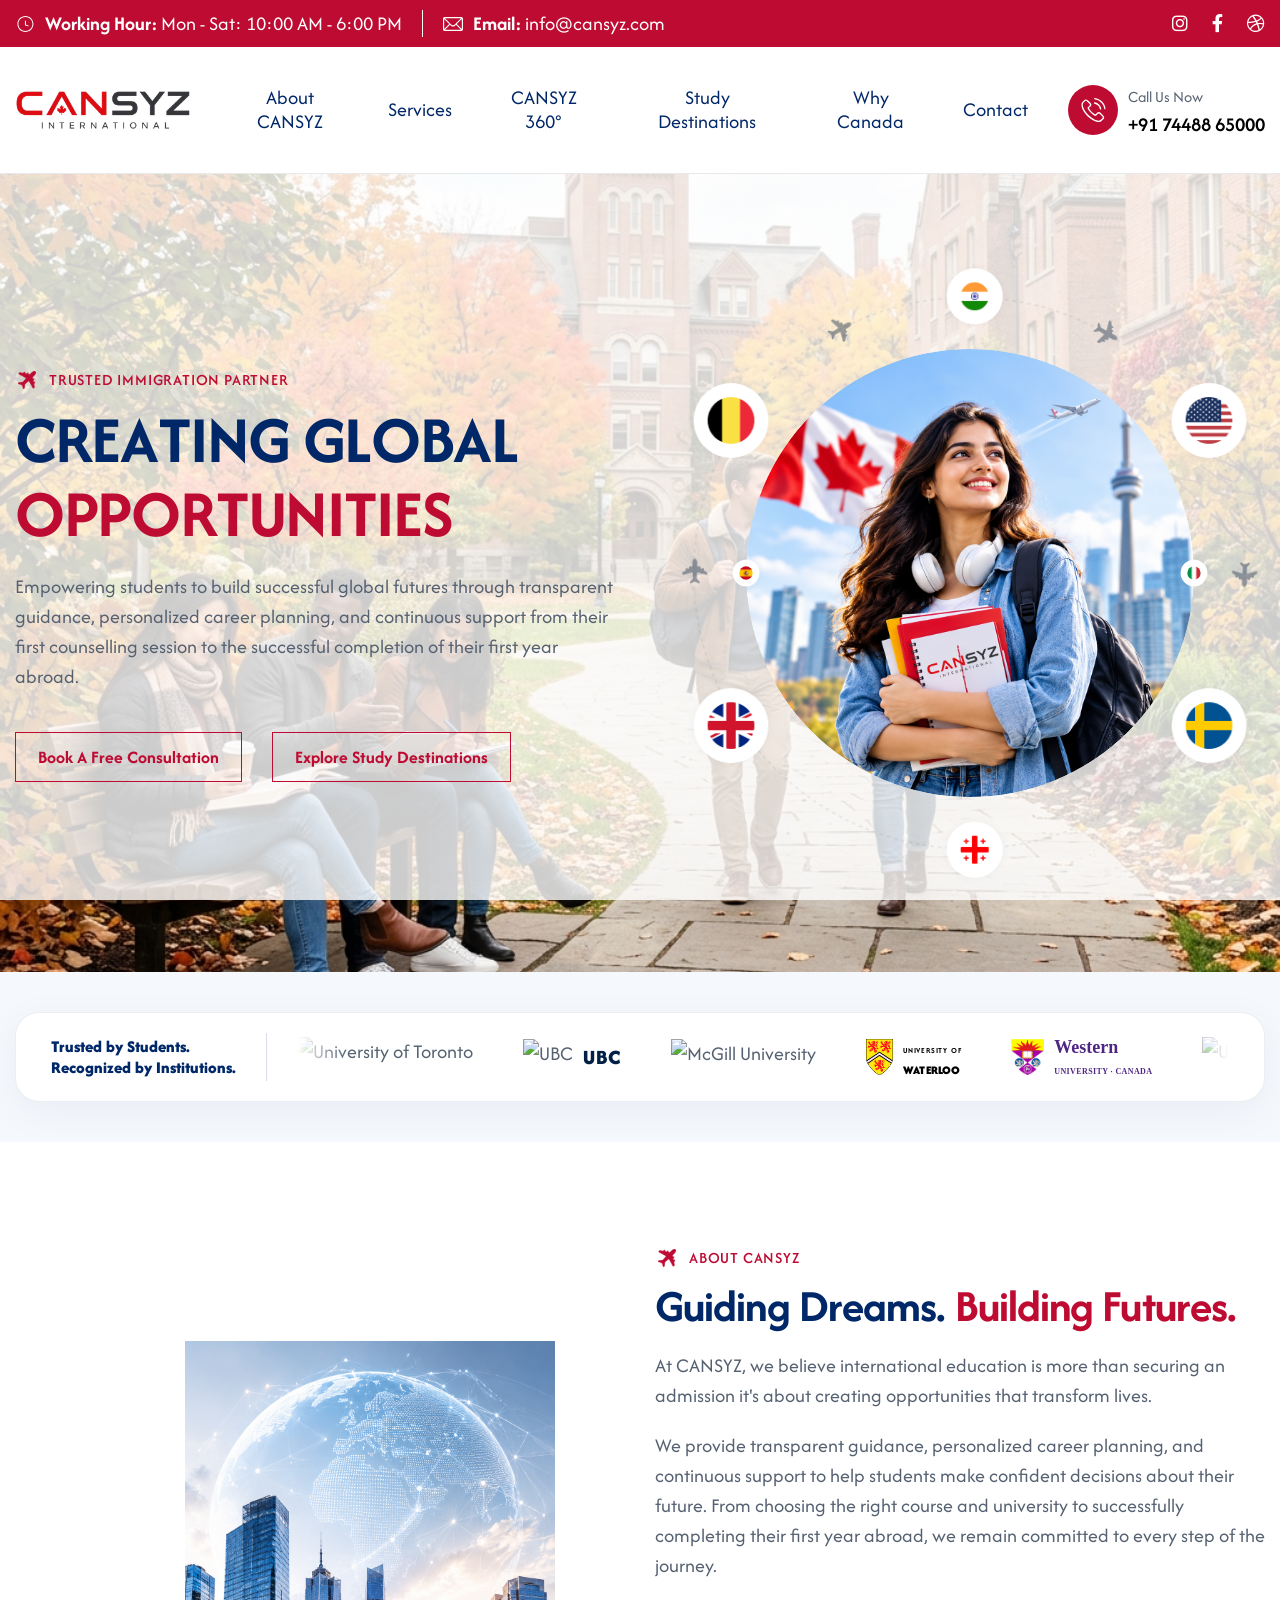
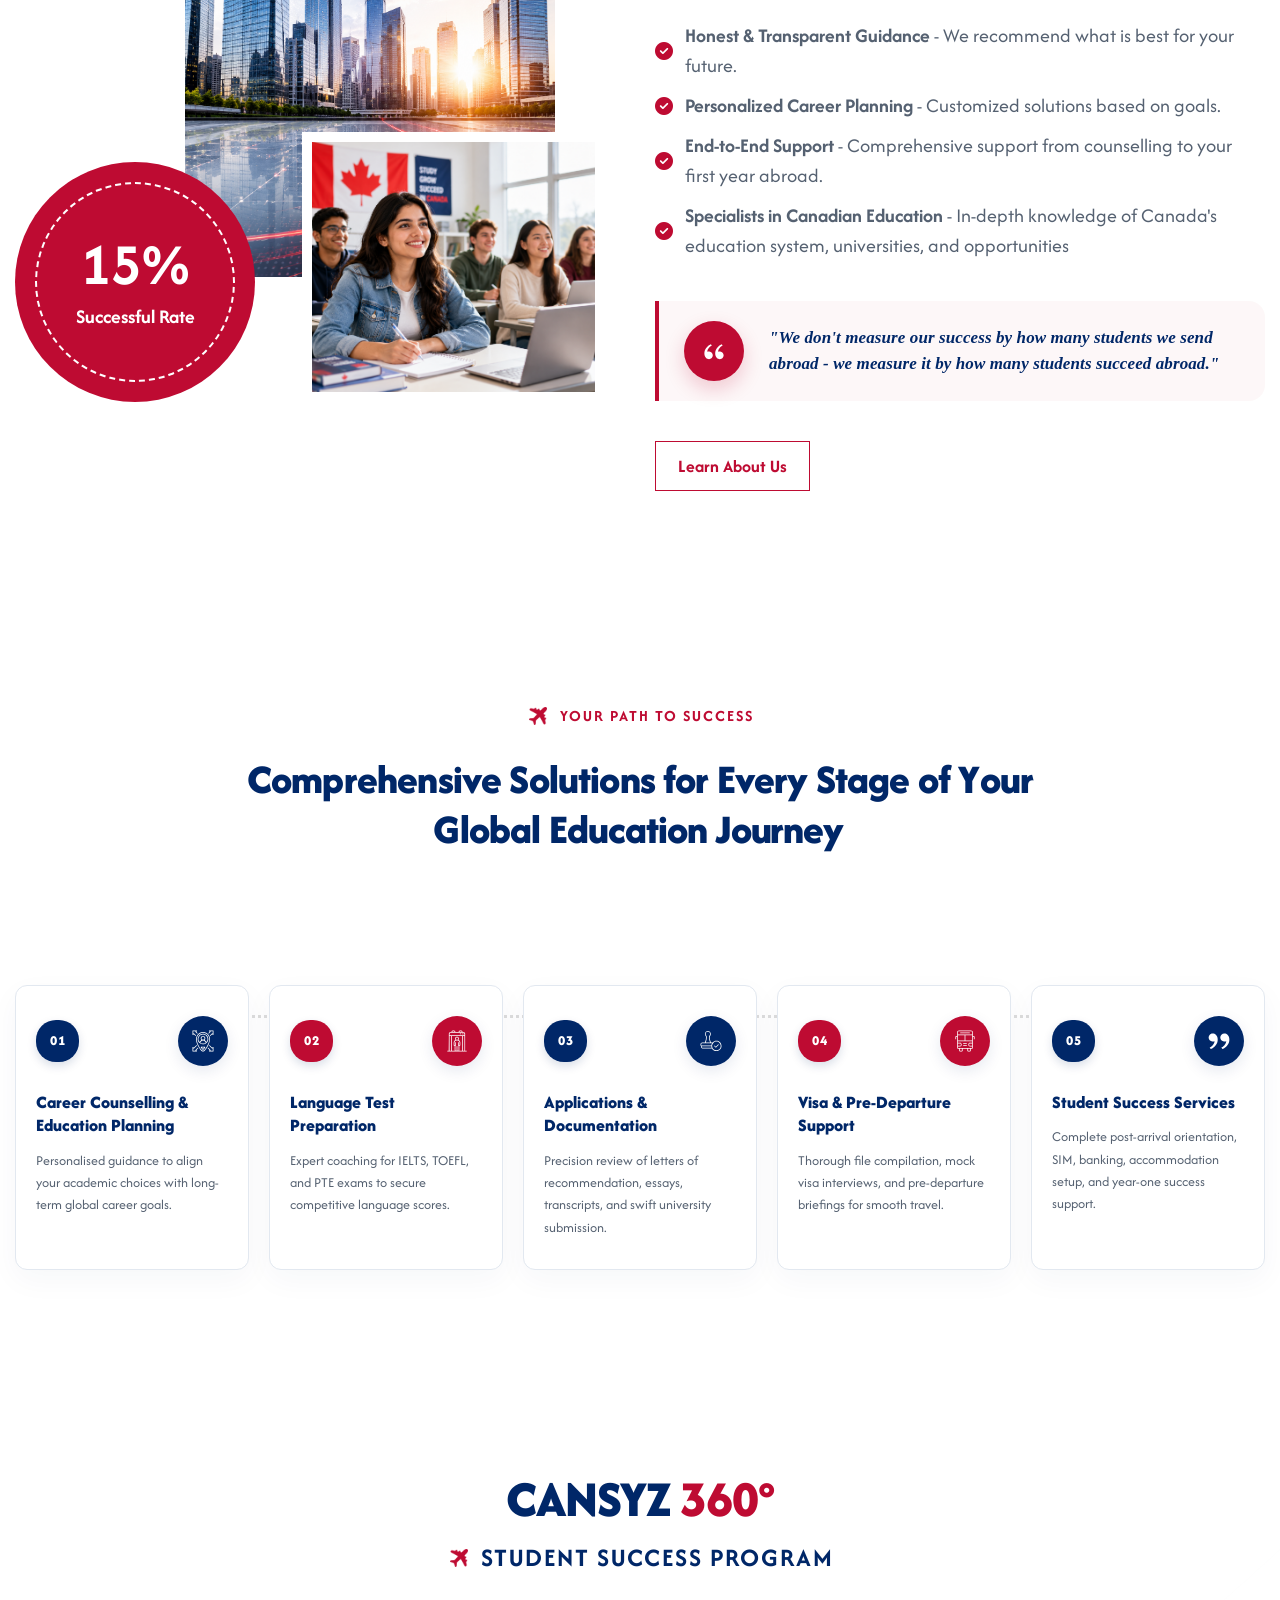
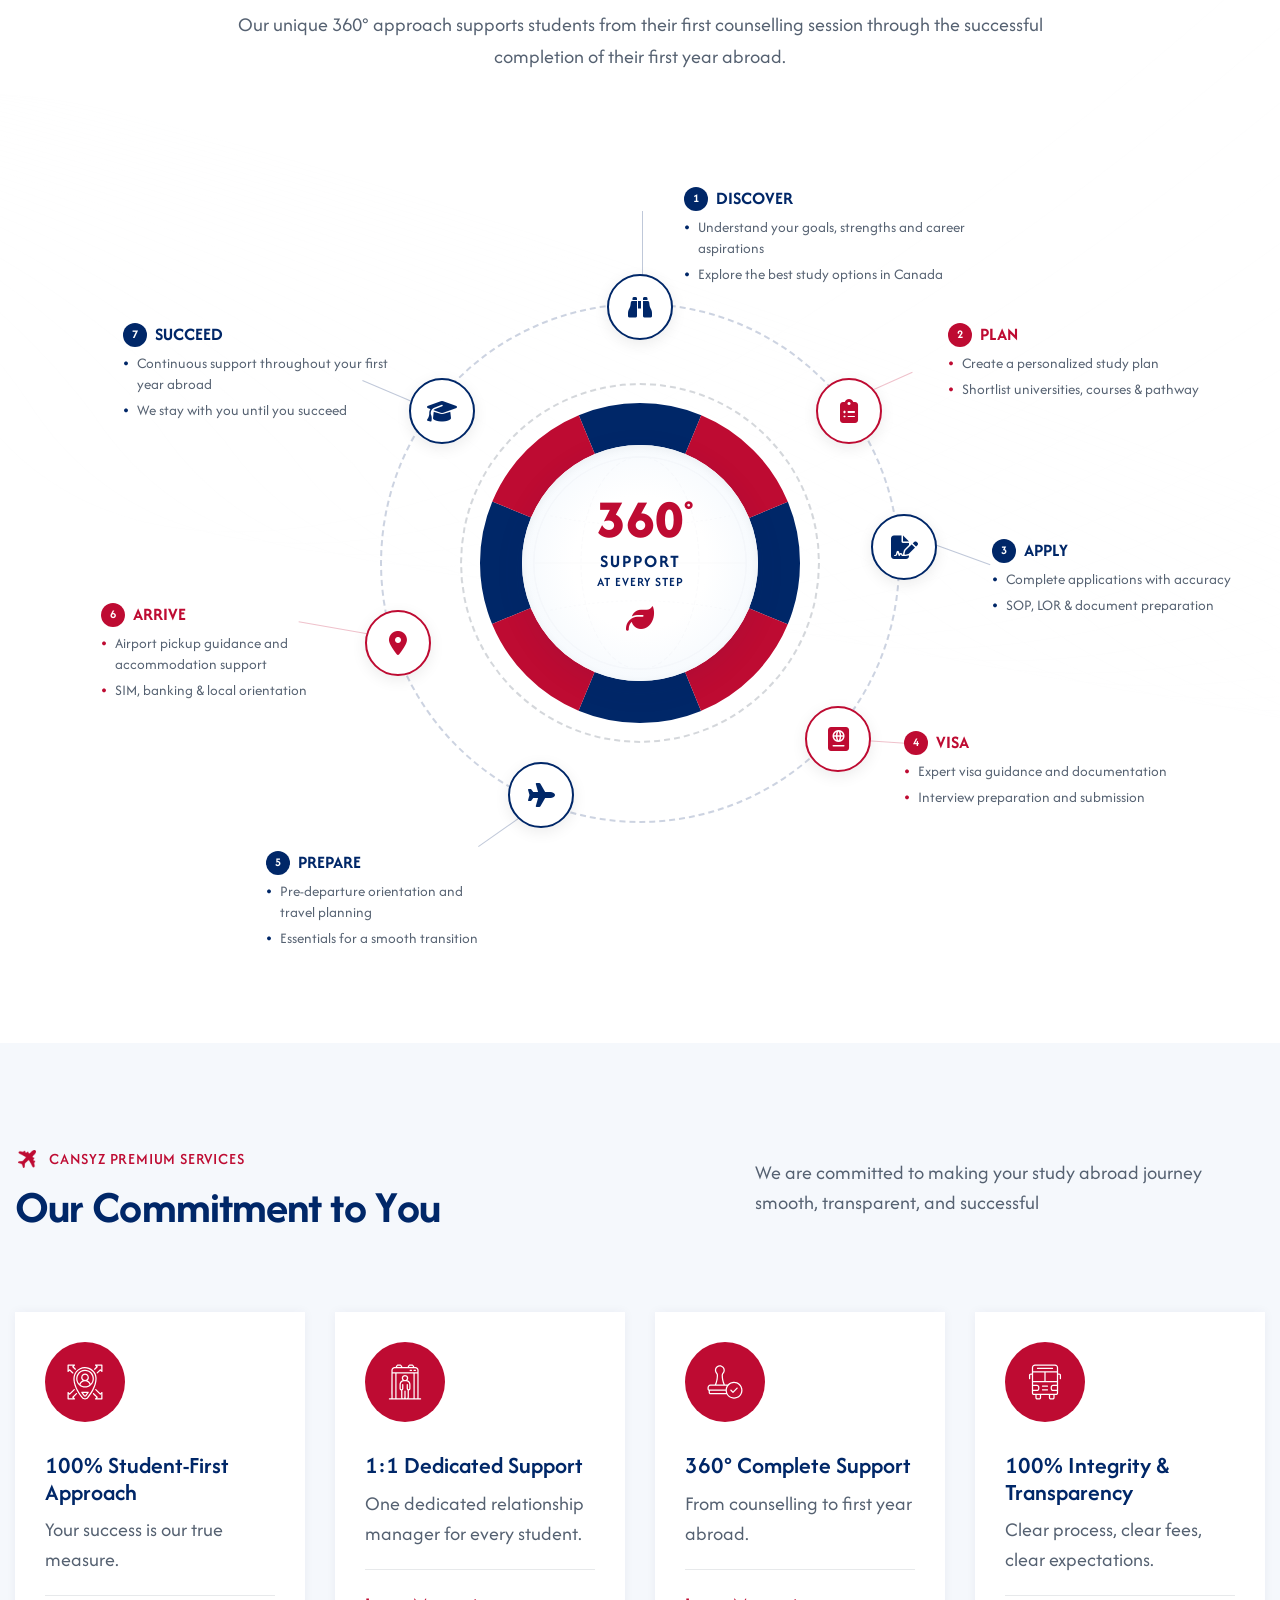
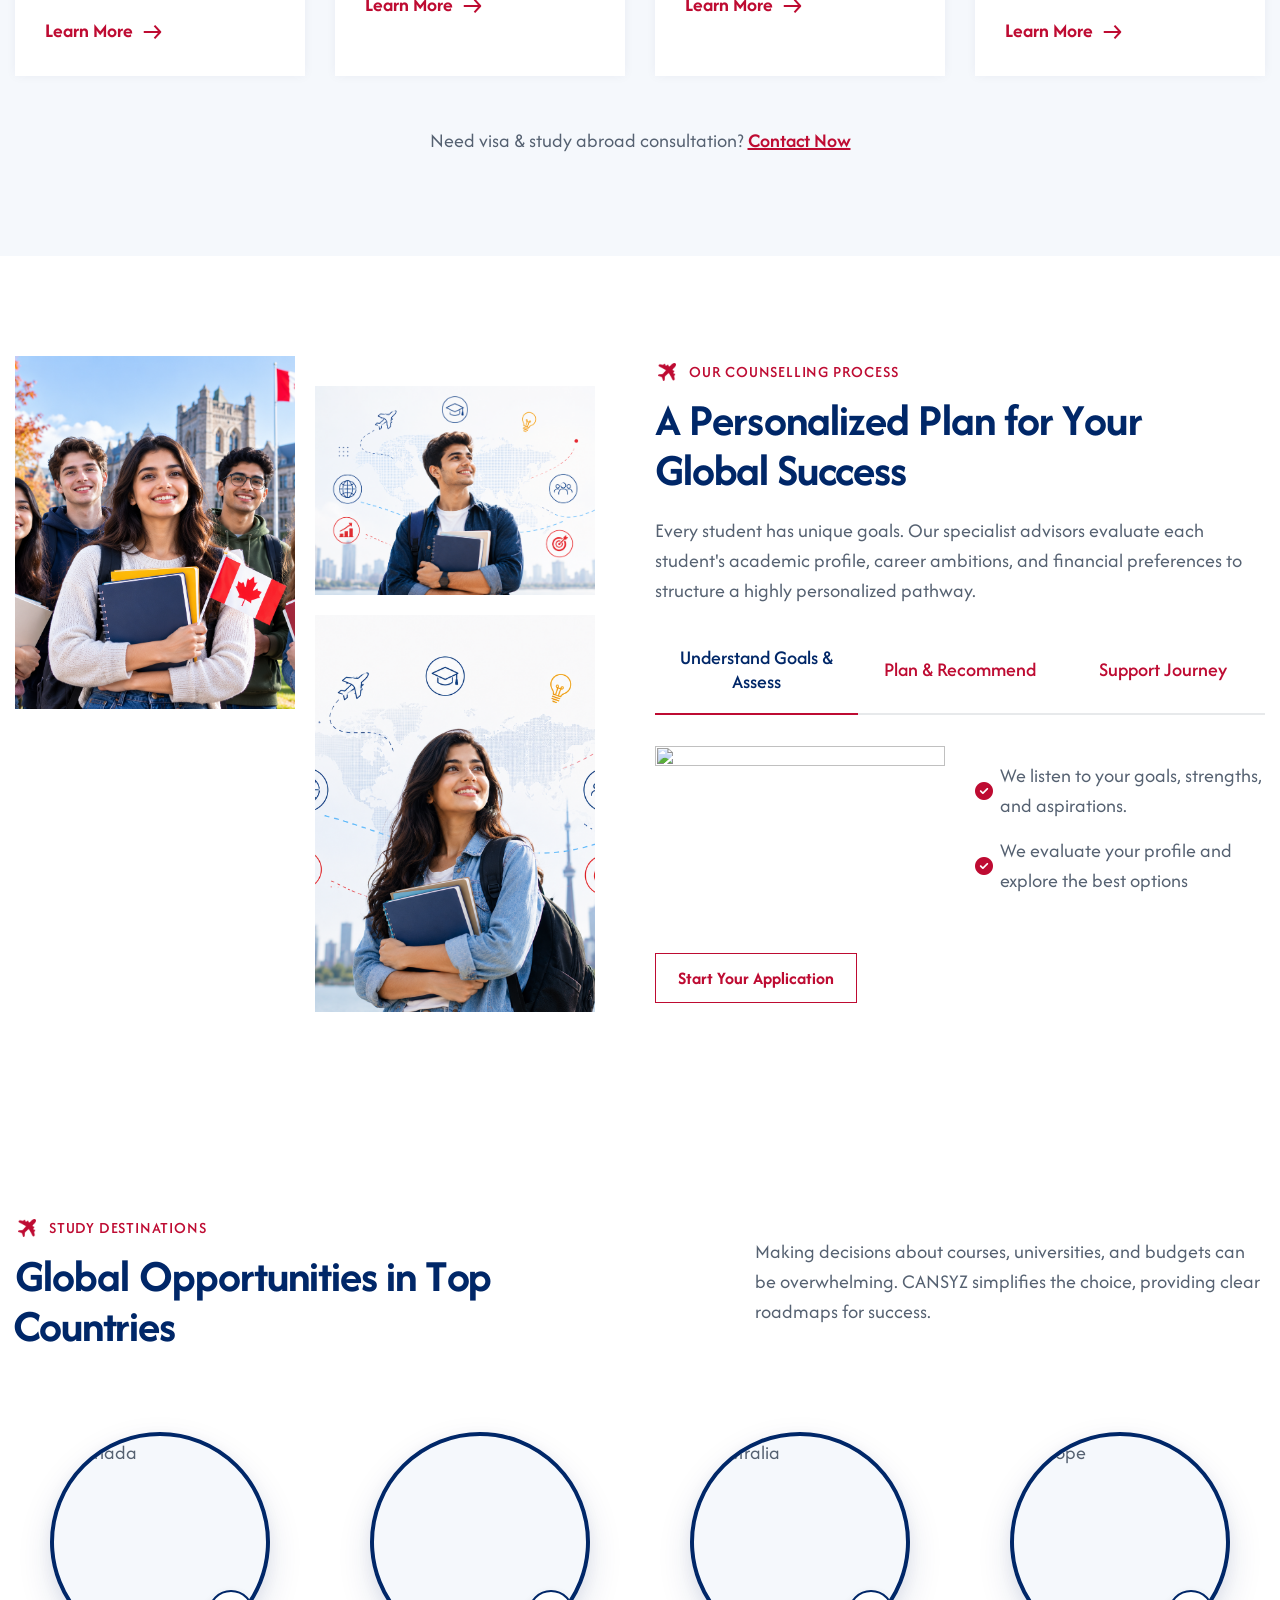
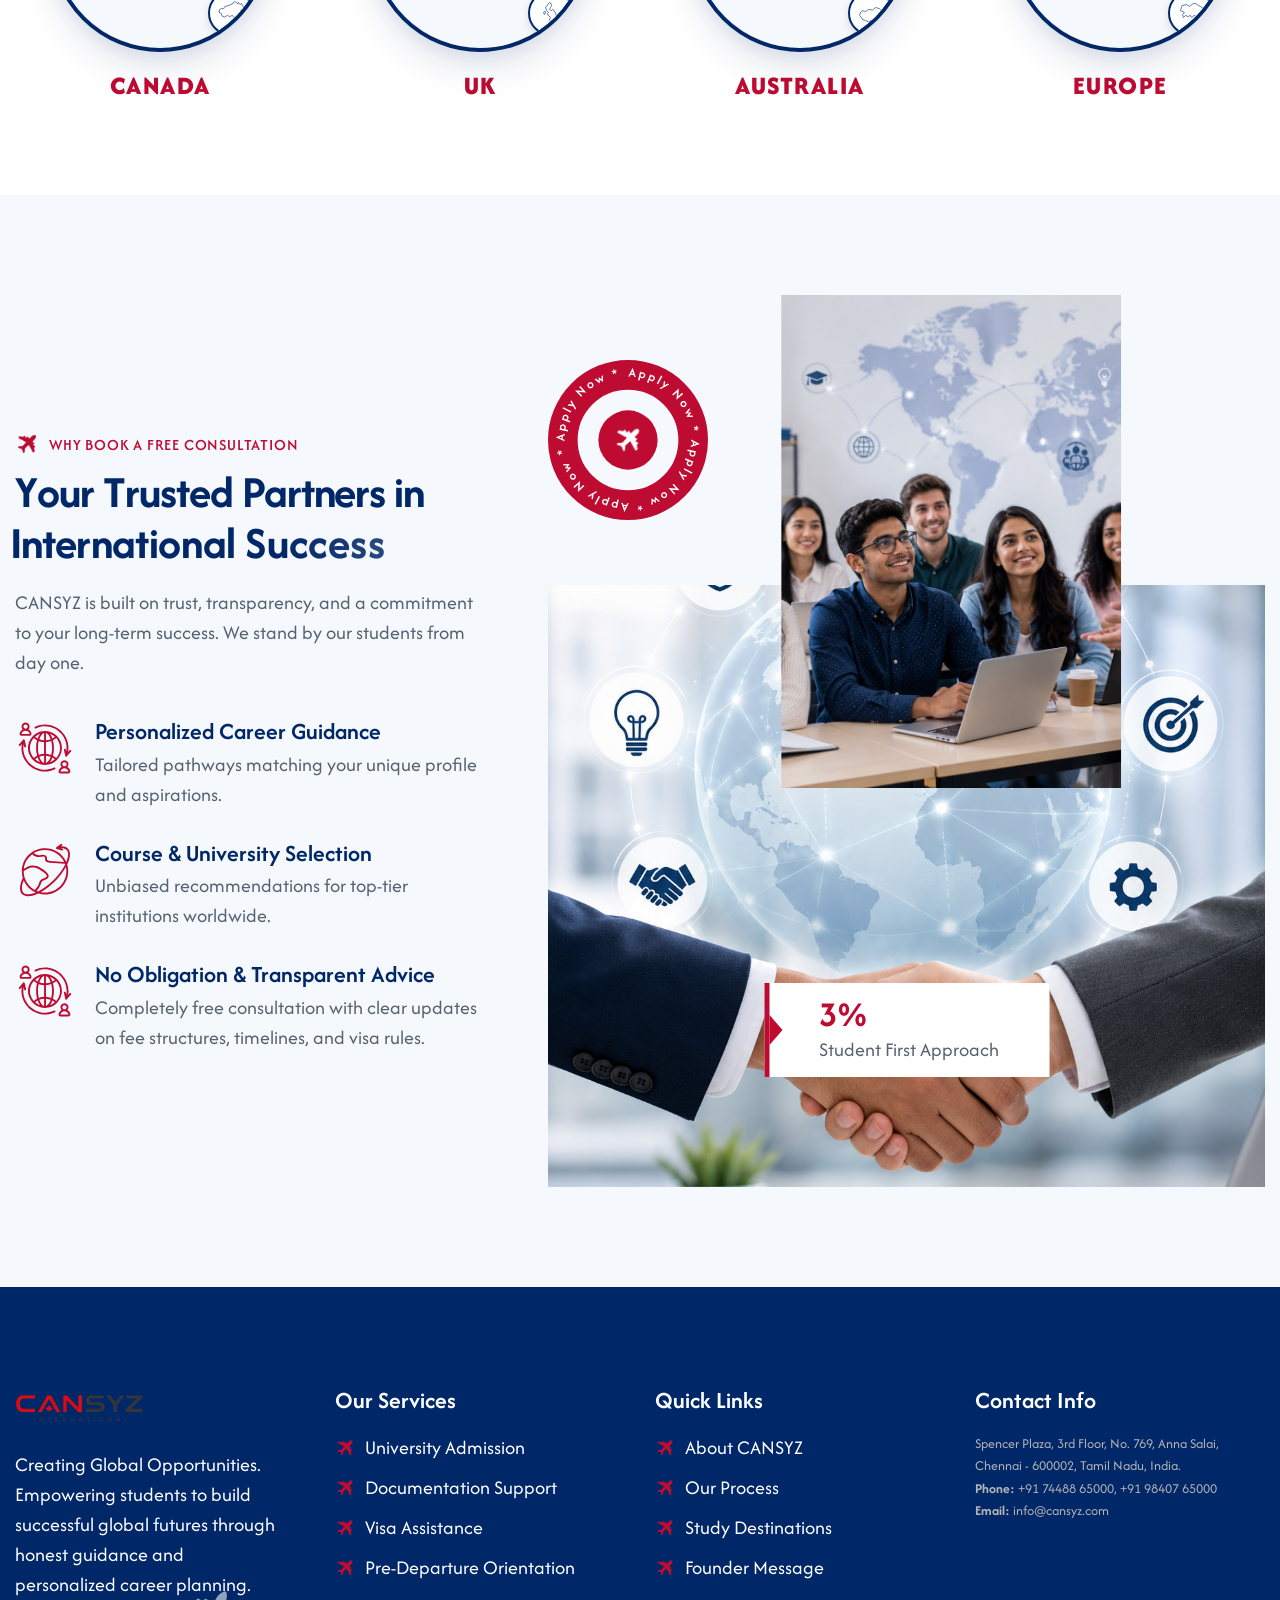
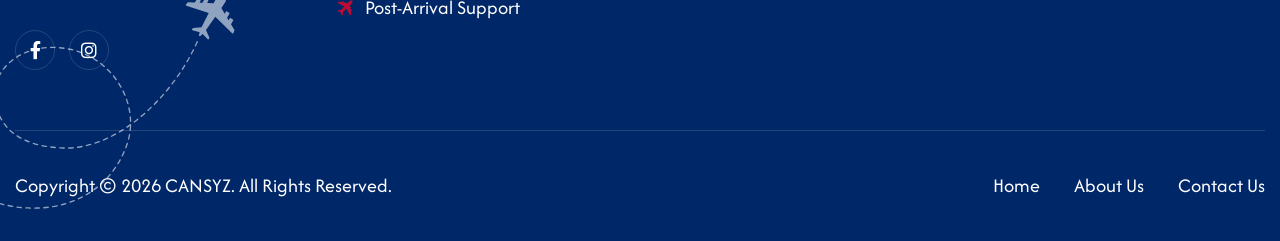
==== index.html @ 04760c12 "changes for missing icons" ====
<!DOCTYPE html>
<html lang="zxx">

<head>
    <!-- Meta -->
    <meta charset="utf-8">
    <meta http-equiv="X-UA-Compatible" content="IE=edge">
    <meta name="viewport" content="width=device-width, initial-scale=1.0, maximum-scale=1">
    <meta name="description" content="">
    <meta name="keywords" content="">
    <meta name="author" content="Awaiken">
    <!-- Page Title -->
    <title>CANSYZ - Creating Global Opportunities</title>
    <!-- Favicon Icon -->
    <link rel="shortcut icon" type="image/x-icon" href="images/favicon.png">
    <!-- Google Fonts Css-->
    <link rel="preconnect" href="https://fonts.googleapis.com">
    <link rel="preconnect" href="https://fonts.gstatic.com" crossorigin>
    <link href="https://fonts.googleapis.com/css2?family=Afacad+Flux:wght@100..1000&display=swap" rel="stylesheet">
    <!-- Bootstrap Css -->
    <link href="css/bootstrap.min.css" rel="stylesheet" media="screen">
    <!-- SlickNav Css -->
    <link href="css/slicknav.min.css" rel="stylesheet">
    <!-- Swiper Css -->
    <link rel="stylesheet" href="css/swiper-bundle.min.css">
    <!-- Font Awesome Icon Css-->
    <link href="css/all.min.css" rel="stylesheet" media="screen">
    <!-- Animated Css -->
    <link href="css/animate.css" rel="stylesheet">
    <!-- Magnific Popup Core Css File -->
    <link rel="stylesheet" href="css/magnific-popup.css">
    <!-- Mouse Cursor Css File -->
    <link rel="stylesheet" href="css/mousecursor.css">
    <!-- Main Custom Css -->
    <link href="css/custom.css" rel="stylesheet" media="screen">
</head>

<body>

    <!-- Preloader Start -->
    <div class="preloader">
        <div class="loading-container">
            <div class="loading"></div>
            <div id="loading-icon"><img src="images/loader.svg" alt=""></div>
        </div>
    </div>
    <!-- Preloader End -->

    <!-- Topbar Section Start -->
    <div class="topbar">
        <div class="container">
            <div class="row align-items-center">
                <div class="col-lg-8">
                    <!-- Topbar Contact Information Start -->
                    <div class="topbar-contact-info">
                        <ul>
                            <li><img src="images/icon-watch.svg" alt=""> <span>Working Hour:</span> Mon - Sat: 10:00 AM
                                - 6:00 PM</li>
                            <li><img src="images/icon-mail.svg" alt=""> <span>Email:</span><a href="#">
                                    info@cansyz.com</a></li>
                        </ul>
                    </div>
                    <!-- Topbar Contact Information End -->
                </div>

                <div class="col-lg-4">
                    <!-- Header Social Icons Start -->
                    <div class="topbar-social-icons">
                        <ul>
                            <li><a href="#"><i class="fa-brands fa-instagram"></i></a></li>
                            <li><a href="#"><i class="fa-brands fa-facebook-f"></i></a></li>
                            <li><a href="#"><i class="fa-brands fa-dribbble"></i></a></li>
                        </ul>
                    </div>
                    <!-- Header Social Icons End -->
                </div>
            </div>
        </div>
    </div>
    <!-- Topbar Section End -->

    <!-- Header Start -->
    <header class="main-header">
        <div class="header-sticky">
            <nav class="navbar navbar-expand-lg">
                <div class="container">
                    <!-- Logo Start -->
                    <a class="navbar-brand" href="./"><img src="images/cansys-international-logo.png" alt="CANSYZ Logo"
                            style="max-height: 60px;"></a>
                    <!-- Logo End -->

                    <!-- Main Menu Start -->
                    <div class="collapse navbar-collapse main-menu">
                        <div class="nav-menu-wrapper">
                            <ul class="navbar-nav mr-auto" id="menu">
                                <li class="nav-item"><a class="nav-link" href="about.html">About CANSYZ</a></li>
                                <li class="nav-item"><a class="nav-link" href="#">Services</a></li>
                                <li class="nav-item"><a class="nav-link" href="#">CANSYZ 360&deg;</a></li>
                                <li class="nav-item"><a class="nav-link" href="countries.html">Study Destinations</a>
                                </li>
                                <li class="nav-item"><a class="nav-link" href="why-canada.html">Why Canada</a></li>
                                <li class="nav-item"><a class="nav-link" href="contact.html">Contact</a></li>
                            </ul>
                        </div>
                        <!-- Contact Now Box Start -->
                        <div class="contact-now-box d-inline-flex">
                            <div class="icon-box">
                                <img src="images/icon-phone.svg" alt="">
                            </div>
                            <div class="contact-now-box-content">
                                <p>call us now</p>
                                <h3><a href="tel:+917448865000">+91 74488 65000</a></h3>
                            </div>
                        </div>
                        <!-- Contact Now Box End -->
                    </div>
                    <!-- Main Menu End -->
                    <div class="navbar-toggle"></div>
                </div>
            </nav>
            <div class="responsive-menu"></div>
        </div>
    </header>
    <!-- Header End -->

    <!-- Hero Section Start -->
    <div class="hero">
        <div class="container">
            <div class="row align-items-center">
                <div class="col-lg-6">
                    <!-- Hero Content Start -->
                    <div class="hero-content">
                        <!-- Section Title Start -->
                        <div class="section-title">
                            <h3 class="wow fadeInUp">trusted immigration partner</h3>
                            <h1 class="text-anime-style-3" data-cursor="-opaque">CREATING GLOBAL
                                <span>OPPORTUNITIES</span>
                            </h1>
                            <p class="wow fadeInUp" data-wow-delay="0.2s">Empowering students to build successful global
                                futures through transparent guidance,
                                personalized career planning, and continuous support from their first counselling
                                session to the successful completion of their first year abroad.
                            </p>
                        </div>
                        <!-- Section Title End -->

                        <!-- Hero Button Start -->
                        <div class="hero-btn wow fadeInUp" data-wow-delay="0.4s">
                            <a href="services.html" class="btn-default">Book a Free Consultation</a>
                            <a href="contact.html" class="btn-default">Explore Study Destinations</a>
                        </div>
                        <!-- Hero Button End -->
                    </div>
                    <!-- Hero Content End -->
                </div>

                <div class="col-lg-6">
                    <!-- Hero Images Start -->
                    <div class="hero-images">
                        <!-- Country Circle Image Start -->
                        <div class="country-circle-img">
                            <img src="images/hero-country-circle-img.png" alt="">
                        </div>
                        <!-- Country Circle Image End -->

                        <!-- Hero Image Start -->
                        <div class="hero-image">
                            <figure class="image-anime">
                                <img src="images/Cansys-international-banner.png" alt="">
                            </figure>

                            <!-- Country Flag Image Start -->
                            <div class="country-flag-img-1">
                                <img src="images/hero-country-flag-img-1.svg" alt="">
                            </div>
                            <!-- Country Flag Image End -->

                            <!-- Country Flag Image Start -->
                            <div class="country-flag-img-2">
                                <img src="images/hero-country-flag-img-2.svg" alt="">
                            </div>
                            <!-- Country Flag Image End -->
                        </div>
                        <!-- Hero Image End -->
                    </div>
                    <!-- Hero Images End -->
                </div>
            </div>
        </div>
    </div>
    <!-- Hero Section End -->

    <!-- Institution Marquee Section Start -->
    <div class="institution-marquee-section">
        <div class="container">
            <div class="institution-marquee-wrapper wow fadeInUp" data-wow-delay="0.1s">
                <div class="marquee-left-title">
                    <span class="title-top">Trusted by Students.</span>
                    <span class="title-bottom">Recognized by Institutions.</span>
                </div>
                <div class="marquee-divider"></div>
                <div class="marquee-right-flow">
                    <div class="marquee-track">
                        <!-- Group 1 -->
                        <div class="marquee-group">
                            <div class="univ-item"><img src="images/logo-toronto.svg" alt="University of Toronto"
                                    class="toronto-logo"></div>
                            <div class="univ-item">
                                <div class="univ-logo-combine"><img src="images/logo-ubc.svg" alt="UBC"
                                        class="univ-shield"><span class="univ-name ubc-name">UBC</span></div>
                            </div>
                            <div class="univ-item"><img src="images/logo-mcgill.svg" alt="McGill University"
                                    class="mcgill-logo"></div>
                            <div class="univ-item">
                                <div class="univ-logo-combine"><img src="images/logo-waterloo.png"
                                        alt="University of Waterloo" class="univ-shield">
                                    <div class="waterloo-wrap"><span class="waterloo-top">UNIVERSITY OF</span><br><span
                                            class="waterloo-bottom">WATERLOO</span></div>
                                </div>
                            </div>
                            <div class="univ-item">
                                <div class="univ-logo-combine"><img src="images/logo-western.png"
                                        alt="Western University" class="univ-shield">
                                    <div class="western-wrap"><span class="western-main">Western</span><br><span
                                            class="western-sub">UNIVERSITY &middot; CANADA</span></div>
                                </div>
                            </div>

                        </div>
                        <!-- Group 2 (Duplicate for seamless scrolling loop) -->
                        <div class="marquee-group">
                            <div class="univ-item"><img src="images/logo-toronto.svg" alt="University of Toronto"
                                    class="toronto-logo"></div>
                            <div class="univ-item">
                                <div class="univ-logo-combine"><img src="images/logo-ubc.svg" alt="UBC"
                                        class="univ-shield"><span class="univ-name ubc-name">UBC</span></div>
                            </div>
                            <div class="univ-item"><img src="images/logo-mcgill.svg" alt="McGill University"
                                    class="mcgill-logo"></div>
                            <div class="univ-item">
                                <div class="univ-logo-combine"><img src="images/logo-waterloo.png"
                                        alt="University of Waterloo" class="univ-shield">
                                    <div class="waterloo-wrap"><span class="waterloo-top">UNIVERSITY OF</span><br><span
                                            class="waterloo-bottom">WATERLOO</span></div>
                                </div>
                            </div>
                            <div class="univ-item">
                                <div class="univ-logo-combine"><img src="images/logo-western.png"
                                        alt="Western University" class="univ-shield">
                                    <div class="western-wrap"><span class="western-main">Western</span><br><span
                                            class="western-sub">UNIVERSITY &middot; CANADA</span></div>
                                </div>
                            </div>

                        </div>
                    </div>
                </div>
            </div>
        </div>
    </div>
    <!-- Institution Marquee Section End -->

    <!-- About Us Section Start -->
    <div class="about-us">
        <div class="container">
            <div class="row align-items-center">
                <div class="col-lg-6">
                    <!-- About Us Images Start -->
                    <div class="about-us-images">
                        <!-- About Image 1 Start -->
                        <div class="about-img-1">
                            <figure class="image-anime reveal">
                                <img src="images/about-cansyz-1.png" alt="">
                            </figure>
                        </div>
                        <!-- About Image 1 End -->

                        <!-- About Image 2 Start -->
                        <div class="about-img-2">
                            <figure class="image-anime reveal">
                                <img src="images/about-cansyz-2.png" alt="">
                            </figure>
                        </div>
                        <!-- About Image 2 End -->

                        <!-- Success Rating Box Start -->
                        <div class="success-rating-box">
                            <div class="Success-rating-content">
                                <h2><span class="counter">100</span>%</h2>
                                <p>successful rate</p>
                            </div>
                        </div>
                        <!-- Success Rating Box End -->
                    </div>
                    <!-- About Us Images End -->
                </div>

                <div class="col-lg-6">
                    <!-- About Us Content Start -->
                    <div class="about-us-content">
                        <!-- Section Title Start -->
                        <div class="section-title">
                            <h3 class="wow fadeInUp">About CANSYZ</h3>
                            <h2 class="text-anime-style-3" data-cursor="-opaque">Guiding Dreams. <span
                                    style="color:#BE0B32">Building
                                    Futures.</span></h2>
                            <p class="wow fadeInUp" data-wow-delay="0.2s">At CANSYZ, we believe international education
                                is more than securing an admission it&#39;s about creating opportunities that transform
                                lives.</p>
                            <p>We provide transparent guidance, personalized career planning, and continuous support to
                                help students make confident decisions about their future. From choosing the right
                                course and
                                university to successfully completing their first year abroad, we remain committed to
                                every
                                step of the journey.</p>
                        </div>
                        <!-- Section Title End -->

                        <!-- About Us List Start -->
                        <div class="about-us-list wow fadeInUp" data-wow-delay="0.4s">
                            <ul>
                                <li><b>Honest & Transparent Guidance </b>- We recommend what is best for your future.
                                </li>
                                <li><b>Personalized Career Planning</b> - Customized solutions based on goals.</li>
                                <li><b>End-to-End Support</b> - Comprehensive support from counselling to your first
                                    year abroad.

                                </li>
                                <li><b>Specialists in Canadian Education</b> - In-depth knowledge of Canada's education
                                    system, universities, and opportunities
                                </li>
                            </ul>
                        </div>
                        <!-- About Us List End -->

                        <!-- About Experience Box Start -->
                        <div class="about-quote-box wow fadeInUp" data-wow-delay="0.5s">
                            <div class="about-quote-icon">
                                <img src="images/icon-blockquote.svg" alt="Quote Icon">
                            </div>
                            <div class="about-quote-content">
                                <p class="quote-text">"We don't measure our success by how many students we send abroad
                                    - we measure it by how many students succeed abroad."</p>
                            </div>
                        </div>
                        <!-- About Experience Box End -->

                        <!-- About Us Button Start -->
                        <div class="about-us-btn wow fadeInUp" data-wow-delay="0.6s">
                            <a href="about.html" class="btn-default">Learn About Us</a>
                        </div>
                        <!-- About Us Button End -->
                    </div>
                    <!-- About Us Content End -->
                </div>
            </div>
        </div>
    </div>
    <!-- About Us Section End -->

    <!-- Global Journey Section Start -->
    <div class="global-journey-section">
        <div class="container">
            <div class="row">
                <div class="col-lg-12">
                    <!-- Section Title Start -->
                    <div class="section-title text-center" style="margin-bottom: 70px;">
                        <h3 class="wow fadeInUp"
                            style="color: var(--accent-color); font-weight: 700; text-transform: uppercase; letter-spacing: 2px;">
                            Your Path to Success</h3>
                        <h2 class="text-anime-style-3" data-cursor="-opaque"
                            style="font-size: 42px; font-weight: 800; color: var(--primary-color); max-width: 800px; margin: 15px auto 0 auto; line-height: 1.2;">
                            Comprehensive Solutions for Every Stage of Your Global Education Journey
                        </h2>
                    </div>
                    <!-- Section Title End -->
                </div>
            </div>

            <div class="row">
                <div class="col-lg-12">
                    <div class="journey-track-wrapper">
                        <!-- Connecting Line Track -->
                        <div class="journey-line-track">
                            <span class="journey-track-airplane"><i class="fa-solid fa-plane"></i></span>
                        </div>

                        <div class="journey-cards-container">
                            <!-- Service 1 -->
                            <div class="journey-card-item wow fadeInUp" data-wow-delay="0.1s"
                                style="--step-color: var(--primary-color);">
                                <div class="journey-card-header">
                                    <div class="journey-step-num">01</div>
                                    <div class="journey-icon-box">
                                        <img src="images/icon-services-1.svg" alt="Career Counselling">
                                    </div>
                                </div>
                                <div class="journey-card-body">
                                    <h3>Career Counselling & Education Planning</h3>
                                    <p>Personalised guidance to align your academic choices with long-term global career
                                        goals.</p>
                                </div>
                            </div>

                            <!-- Service 2 -->
                            <div class="journey-card-item wow fadeInUp" data-wow-delay="0.2s"
                                style="--step-color: var(--accent-color);">
                                <div class="journey-card-header">
                                    <div class="journey-step-num">02</div>
                                    <div class="journey-icon-box">
                                        <img src="images/icon-services-2.svg" alt="Language Test Prep">
                                    </div>
                                </div>
                                <div class="journey-card-body">
                                    <h3>Language Test Preparation</h3>
                                    <p>Expert coaching for IELTS, TOEFL, and PTE exams to secure competitive language
                                        scores.</p>
                                </div>
                            </div>

                            <!-- Service 3 -->
                            <div class="journey-card-item wow fadeInUp" data-wow-delay="0.3s"
                                style="--step-color: var(--primary-color);">
                                <div class="journey-card-header">
                                    <div class="journey-step-num">03</div>
                                    <div class="journey-icon-box">
                                        <img src="images/icon-services-3.svg" alt="Applications & Documentation">
                                    </div>
                                </div>
                                <div class="journey-card-body">
                                    <h3>Applications & Documentation</h3>
                                    <p>Precision review of letters of recommendation, essays, transcripts, and swift
                                        university submission.</p>
                                </div>
                            </div>

                            <!-- Service 4 -->
                            <div class="journey-card-item wow fadeInUp" data-wow-delay="0.4s"
                                style="--step-color: var(--accent-color);">
                                <div class="journey-card-header">
                                    <div class="journey-step-num">04</div>
                                    <div class="journey-icon-box">
                                        <img src="images/icon-services-4.svg" alt="Visa & Pre-Departure">
                                    </div>
                                </div>
                                <div class="journey-card-body">
                                    <h3>Visa & Pre-Departure Support</h3>
                                    <p>Thorough file compilation, mock visa interviews, and pre-departure briefings for
                                        smooth travel.</p>
                                </div>
                            </div>

                            <!-- Service 5 -->
                            <div class="journey-card-item wow fadeInUp" data-wow-delay="0.5s"
                                style="--step-color: var(--primary-color);">
                                <div class="journey-card-header">
                                    <div class="journey-step-num">05</div>
                                    <div class="journey-icon-box">
                                        <img src="images/icon-blockquote.svg" alt="Student Success Services"
                                            style="width: 28px; height: auto; transform: rotate(180deg); filter: brightness(0) invert(1);">
                                    </div>
                                </div>
                                <div class="journey-card-body">
                                    <h3>Student Success Services</h3>
                                    <p>Complete post-arrival orientation, SIM, banking, accommodation setup, and
                                        year-one success support.</p>
                                </div>
                            </div>
                        </div>
                    </div>
                </div>
            </div>
        </div>
    </div>
    <!-- Global Journey Section End -->

    <!-- CANSYZ 360 Section Start -->
    <div class="cansyz-360-section">
        <div class="container">
            <div class="row justify-content-center">
                <div class="col-lg-12">
                    <!-- Section Title Start -->
                    <div class="section-title text-center" style="margin-bottom: 50px;">
                        <h2 class="wow fadeInUp"
                            style="font-size: 52px; font-weight: 800; color: var(--primary-color);">CANSYZ <span
                                style="color: var(--accent-color);">360&deg;</span></h2>
                        <h3 class="wow fadeInUp" data-wow-delay="0.1s"
                            style="font-size: 26px; font-weight: 700; text-transform: uppercase; letter-spacing: 2px; color: var(--primary-color); margin-top: 10px;">
                            STUDENT SUCCESS PROGRAM</h3>
                        <p class="wow fadeInUp" data-wow-delay="0.2s"
                            style="max-width: 850px; margin: 20px auto 0 auto; font-size: 20px; line-height: 1.6;">Our
                            unique 360&deg; approach supports students from their first counselling session through the
                            successful completion of their first year abroad.</p>
                    </div>
                    <!-- Section Title End -->
                </div>
            </div>

            <!-- Desktop View: Circular Infographic -->
            <div class="cansyz-360-container">
                <!-- Connect Dashed Ring -->
                <div class="cansyz-360-dashed-ring"></div>

                <!-- Central Circle -->
                <div class="cansyz-360-circle-center wow zoomIn" data-wow-delay="0.1s">
                    <!-- Alternating Segmented SVG Ring (thickness = 42px, radius = 139px, centered at 160,160) -->
                    <svg viewBox="0 0 320 320"
                        style="position: absolute; top: 0; left: 0; width: 100%; height: 100%; z-index: 1;">
                        <g transform="rotate(-112.5, 160, 160)">
                            <!-- Blue segments: 109.17 length, 109.17 gap -->
                            <circle cx="160" cy="160" r="139" fill="none" stroke="var(--primary-color)"
                                stroke-width="42" stroke-dasharray="109.17 109.17" stroke-dashoffset="0" />
                            <!-- Red segments: 109.17 length, 109.17 gap, offset by 109.17 -->
                            <circle cx="160" cy="160" r="139" fill="none" stroke="var(--accent-color)" stroke-width="42"
                                stroke-dasharray="109.17 109.17" stroke-dashoffset="109.17" />
                        </g>
                    </svg>

                    <!-- Inner white-blue gradient circle -->
                    <div class="cansyz-360-circle-inner">
                        <!-- Faint Globe Overlay via inline SVG for high resolution -->
                        <div class="cansyz-360-globe-bg">
                            <svg viewBox="0 0 100 100"
                                style="width: 100%; height: 100%; fill: none; stroke: var(--primary-color); stroke-width: 0.5; opacity: 0.15;">
                                <!-- Longitudes -->
                                <circle cx="50" cy="50" r="45" />
                                <path d="M 50 5 A 45 45 0 0 0 50 95" />
                                <path d="M 50 5 A 25 45 0 0 0 50 95" stroke-dasharray="2 1" />
                                <path d="M 50 5 A 25 45 0 0 1 50 95" stroke-dasharray="2 1" />
                                <path d="M 50 5 A 45 45 0 0 1 50 95" />
                                <!-- Latitudes -->
                                <line x1="5" y1="50" x2="95" y2="50" />
                                <path d="M 12 30 Q 50 38 88 30" stroke-dasharray="1 1" />
                                <path d="M 12 70 Q 50 62 88 70" stroke-dasharray="1 1" />
                            </svg>
                        </div>
                        <div class="cansyz-360-center-content">
                            <h2 class="deg-360">360<span>&deg;</span></h2>
                            <span class="support-lbl">SUPPORT</span>
                            <span class="step-lbl">AT EVERY STEP</span>
                            <div class="maple-leaf">
                                <i class="fa-solid fa-leaf"></i>
                            </div>
                        </div>
                    </div>
                </div>

                <!-- Icons (Step Nodes) -->
                <!-- Right Side (nodes 1, 2, 3, 4) - wipe-right-node animation -->
                <div class="cansyz-360-step-node odd node-1 wow wipe-right-node" data-wow-delay="0.1s" title="Discover">
                    <i class="fa-solid fa-binoculars"></i>
                </div>
                <div class="cansyz-360-step-node even node-2 wow wipe-right-node" data-wow-delay="0.2s" title="Plan">
                    <i class="fa-solid fa-clipboard-list"></i>
                </div>
                <div class="cansyz-360-step-node odd node-3 wow wipe-right-node" data-wow-delay="0.3s" title="Apply">
                    <i class="fa-solid fa-file-signature"></i>
                </div>
                <div class="cansyz-360-step-node even node-4 wow wipe-right-node" data-wow-delay="0.4s" title="Visa">
                    <i class="fa-solid fa-passport"></i>
                </div>

                <!-- Left Side (nodes 5, 6, 7) - wipe-left-node animation -->
                <div class="cansyz-360-step-node odd node-5 wow wipe-left-node" data-wow-delay="0.5s" title="Prepare">
                    <i class="fa-solid fa-plane"></i>
                </div>
                <div class="cansyz-360-step-node even node-6 wow wipe-left-node" data-wow-delay="0.6s" title="Arrive">
                    <i class="fa-solid fa-location-dot"></i>
                </div>
                <div class="cansyz-360-step-node odd node-7 wow wipe-left-node" data-wow-delay="0.7s" title="Succeed">
                    <i class="fa-solid fa-graduation-cap"></i>
                </div>

                <!-- Content Blocks -->
                <!-- Step 1 (Discover - Right) -->
                <div class="cansyz-360-text-block odd text-block-1 wow wipe-right-text" data-wow-delay="0.15s">
                    <h4><span class="badge-num">1</span> DISCOVER</h4>
                    <ul>
                        <li>Understand your goals, strengths and career aspirations</li>
                        <li>Explore the best study options in Canada</li>
                    </ul>
                </div>

                <!-- Step 2 (Plan - Right) -->
                <div class="cansyz-360-text-block even text-block-2 wow wipe-right-text" data-wow-delay="0.25s">
                    <h4><span class="badge-num">2</span> PLAN</h4>
                    <ul>
                        <li>Create a personalized study plan</li>
                        <li>Shortlist universities, courses & pathway</li>
                    </ul>
                </div>

                <!-- Step 3 (Apply - Right) -->
                <div class="cansyz-360-text-block odd text-block-3 wow wipe-right-text" data-wow-delay="0.35s">
                    <h4><span class="badge-num">3</span> APPLY</h4>
                    <ul>
                        <li>Complete applications with accuracy</li>
                        <li>SOP, LOR & document preparation</li>
                    </ul>
                </div>

                <!-- Step 4 (Visa - Right) -->
                <div class="cansyz-360-text-block even text-block-4 wow wipe-right-text" data-wow-delay="0.45s">
                    <h4><span class="badge-num">4</span> VISA</h4>
                    <ul>
                        <li>Expert visa guidance and documentation</li>
                        <li>Interview preparation and submission</li>
                    </ul>
                </div>

                <!-- Step 5 (Prepare - Left) -->
                <div class="cansyz-360-text-block odd text-block-5 wow wipe-left-text" data-wow-delay="0.55s">
                    <h4><span class="badge-num">5</span> PREPARE</h4>
                    <ul>
                        <li>Pre-departure orientation and travel planning</li>
                        <li>Essentials for a smooth transition</li>
                    </ul>
                </div>

                <!-- Step 6 (Arrive - Left) -->
                <div class="cansyz-360-text-block even text-block-6 wow wipe-left-text" data-wow-delay="0.65s">
                    <h4><span class="badge-num">6</span> ARRIVE</h4>
                    <ul>
                        <li>Airport pickup guidance and accommodation support</li>
                        <li>SIM, banking & local orientation</li>
                    </ul>
                </div>

                <!-- Step 7 (Succeed - Left) -->
                <div class="cansyz-360-text-block odd text-block-7 wow wipe-left-text" data-wow-delay="0.75s">
                    <h4><span class="badge-num">7</span> SUCCEED</h4>
                    <ul>
                        <li>Continuous support throughout your first year abroad</li>
                        <li>We stay with you until you succeed</li>
                    </ul>
                </div>
            </div>

            <!-- Mobile View: Timeline Layout -->
            <div class="cansyz-360-mobile-timeline">
                <div class="cansyz-360-mobile-header wow zoomIn">
                    <div class="cansyz-360-mobile-circle">
                        <!-- Alternating Segmented SVG Ring for Mobile -->
                        <svg viewBox="0 0 220 220"
                            style="position: absolute; top: 0; left: 0; width: 100%; height: 100%; z-index: 1;">
                            <g transform="rotate(-112.5, 110, 110)">
                                <!-- Blue segments: R = 95, Circumference = 596.9. Segment = 74.6 -->
                                <circle cx="110" cy="110" r="95" fill="none" stroke="var(--primary-color)"
                                    stroke-width="16" stroke-dasharray="74.6 74.6" stroke-dashoffset="0" />
                                <!-- Red segments: offset by 74.6 -->
                                <circle cx="110" cy="110" r="95" fill="none" stroke="var(--accent-color)"
                                    stroke-width="16" stroke-dasharray="74.6 74.6" stroke-dashoffset="74.6" />
                            </g>
                        </svg>
                        <div
                            style="z-index: 5; text-align: center; display: flex; flex-direction: column; align-items: center;">
                            <h2 class="deg-360" style="font-size: 38px;">360&deg;</h2>
                            <span class="support-lbl">SUPPORT</span>
                            <span class="step-lbl">AT EVERY STEP</span>
                            <i class="fa-solid fa-leaf maple-leaf"
                                style="color: var(--accent-color); margin-top: 5px;"></i>
                        </div>
                    </div>
                </div>

                <div class="cansyz-360-timeline-items">
                    <!-- Step 1 -->
                    <div class="cansyz-360-timeline-item odd wow fadeInLeft">
                        <div class="cansyz-360-timeline-badge">1</div>
                        <div class="cansyz-360-timeline-content">
                            <h4><i class="fa-solid fa-binoculars"></i> DISCOVER</h4>
                            <ul>
                                <li>Understand your goals, strengths and career aspirations</li>
                                <li>Explore the best study options in Canada</li>
                            </ul>
                        </div>
                    </div>

                    <!-- Step 2 -->
                    <div class="cansyz-360-timeline-item even wow fadeInRight">
                        <div class="cansyz-360-timeline-badge">2</div>
                        <div class="cansyz-360-timeline-content">
                            <h4><i class="fa-solid fa-clipboard-list"></i> PLAN</h4>
                            <ul>
                                <li>Create a personalized study plan</li>
                                <li>Shortlist universities, courses & pathway</li>
                            </ul>
                        </div>
                    </div>

                    <!-- Step 3 -->
                    <div class="cansyz-360-timeline-item odd wow fadeInLeft">
                        <div class="cansyz-360-timeline-badge">3</div>
                        <div class="cansyz-360-timeline-content">
                            <h4><i class="fa-solid fa-file-signature"></i> APPLY</h4>
                            <ul>
                                <li>Complete applications with accuracy</li>
                                <li>SOP, LOR & document preparation</li>
                            </ul>
                        </div>
                    </div>

                    <!-- Step 4 -->
                    <div class="cansyz-360-timeline-item even wow fadeInRight">
                        <div class="cansyz-360-timeline-badge">4</div>
                        <div class="cansyz-360-timeline-content">
                            <h4><i class="fa-solid fa-passport"></i> VISA</h4>
                            <ul>
                                <li>Expert visa guidance and documentation</li>
                                <li>Interview preparation and submission</li>
                            </ul>
                        </div>
                    </div>

                    <!-- Step 5 -->
                    <div class="cansyz-360-timeline-item odd wow fadeInLeft">
                        <div class="cansyz-360-timeline-badge">5</div>
                        <div class="cansyz-360-timeline-content">
                            <h4><i class="fa-solid fa-plane"></i> PREPARE</h4>
                            <ul>
                                <li>Pre-departure orientation and travel planning</li>
                                <li>Essentials for a smooth transition</li>
                            </ul>
                        </div>
                    </div>

                    <!-- Step 6 -->
                    <div class="cansyz-360-timeline-item even wow fadeInRight">
                        <div class="cansyz-360-timeline-badge">6</div>
                        <div class="cansyz-360-timeline-content">
                            <h4><i class="fa-solid fa-location-dot"></i> ARRIVE</h4>
                            <ul>
                                <li>Airport pickup guidance and accommodation support</li>
                                <li>SIM, banking & local orientation</li>
                            </ul>
                        </div>
                    </div>

                    <!-- Step 7 -->
                    <div class="cansyz-360-timeline-item odd wow fadeInLeft">
                        <div class="cansyz-360-timeline-badge">7</div>
                        <div class="cansyz-360-timeline-content">
                            <h4><i class="fa-solid fa-graduation-cap"></i> SUCCEED</h4>
                            <ul>
                                <li>Continuous support throughout your first year abroad</li>
                                <li>We stay with you until you succeed</li>
                            </ul>
                        </div>
                    </div>
                </div>
            </div>
        </div>
    </div>
    <!-- CANSYZ 360 Section End -->

    <!-- Our Services Section Start -->
    <div class="our-services">
        <div class="container">
            <div class="row section-row align-items-center">
                <div class="col-lg-6">
                    <div class="section-title">
                        <h3 class="wow fadeInUp">CANSYZ Premium Services</h3>
                        <h2 class="text-anime-style-3" data-cursor="-opaque">Our Commitment to You
                        </h2>
                    </div>
                </div>
                <div class="col-lg-6">
                    <div class="section-title-content wow fadeInUp" data-wow-delay="0.2s">
                        <p>We are committed to making your study abroad journey smooth, transparent, and successful</p>
                    </div>
                </div>
            </div>

            <div class="row">
                <div class="col-lg-3 col-md-6">
                    <div class="service-item wow fadeInUp">
                        <div class="icon-box">
                            <img src="images/icon-services-1.svg" alt="Admission">
                        </div>
                        <div class="service-content">
                            <h3>100% Student-First Approach</h3>
                            <p>Your success is our true measure.</p>
                        </div>
                        <div class="service-btn">
                            <a href="services.html" class="readmore-btn">learn more</a>
                        </div>
                    </div>
                </div>

                <div class="col-lg-3 col-md-6">
                    <div class="service-item wow fadeInUp" data-wow-delay="0.2s">
                        <div class="icon-box">
                            <img src="images/icon-services-2.svg" alt="Documentation">
                        </div>
                        <div class="service-content">
                            <h3>1:1 Dedicated Support</h3>
                            <p>One dedicated relationship manager for every student.</p>
                        </div>
                        <div class="service-btn">
                            <a href="services.html" class="readmore-btn">learn more</a>
                        </div>
                    </div>
                </div>

                <div class="col-lg-3 col-md-6">
                    <div class="service-item wow fadeInUp" data-wow-delay="0.4s">
                        <div class="icon-box">
                            <img src="images/icon-services-3.svg" alt="Visa">
                        </div>
                        <div class="service-content">
                            <h3>360&deg; Complete Support</h3>
                            <p>From counselling to first year abroad.</p>
                        </div>
                        <div class="service-btn">
                            <a href="services.html" class="readmore-btn">learn more</a>
                        </div>
                    </div>
                </div>

                <div class="col-lg-3 col-md-6">
                    <div class="service-item wow fadeInUp" data-wow-delay="0.6s">
                        <div class="icon-box">
                            <img src="images/icon-services-4.svg" alt="CANSYZ 360">
                        </div>
                        <div class="service-content">
                            <h3>100% Integrity & Transparency</h3>
                            <p>Clear process, clear fees, clear expectations.</p>
                        </div>
                        <div class="service-btn">
                            <a href="cansyz360.html" class="readmore-btn">learn more</a>
                        </div>
                    </div>
                </div>

                <div class="col-lg-12">
                    <div class="service-contact-text wow fadeInUp" data-wow-delay="0.8s">
                        <p>Need visa & study abroad consultation? <a href="contact.html">contact now</a></p>
                    </div>
                </div>
            </div>
        </div>
    </div>
    <!-- Our Services Section End -->

    <!-- Our Consultancy Section Start -->
    <div class="our-consultancy">
        <div class="container">
            <div class="row align-items-center">
                <div class="col-lg-6">
                    <!-- Our Consultancy images Start -->
                    <div class="our-consultancy-images">
                        <!-- Consultancy image Box 1 Start -->
                        <div class="consultancy-image-box-1">
                            <!-- Consultancy image 1 Start -->
                            <div class="consultancy-img-1">
                                <figure class="image-anime reveal">
                                    <img src="images/our-counselling-process-1.png" alt="">
                                </figure>
                            </div>
                            <!-- Consultancy image 1 End -->
                        </div>
                        <!-- Consultancy image Box 1 End -->

                        <!-- Consultancy image Box 2 Start -->
                        <div class="consultancy-image-box-2">
                            <!-- Consultancy image 2 Start -->
                            <div class="consultancy-img-2">
                                <figure class="image-anime reveal">
                                    <img src="images/our-counselling-process-2.png" alt="">
                                </figure>
                            </div>
                            <!-- Consultancy image 2 End -->

                            <!-- Consultancy image 3 Start -->
                            <div class="consultancy-img-3">
                                <figure class="image-anime reveal">
                                    <img src="images/our-counselling-process-3.png" alt="">
                                </figure>
                            </div>
                            <!-- Consultancy image 3 End -->
                        </div>
                        <!-- Consultancy image Box 2 End -->

                        <!-- About Customer Box Start -->

                        <!-- About Customer Box End -->
                    </div>
                    <!-- Our Consultancy images End -->
                </div>

                <div class="col-lg-6">
                    <!-- Our Consultancy Content Start -->
                    <div class="our-consultancy-content">
                        <!-- Section Title Start -->
                        <div class="section-title">
                            <h3 class="wow fadeInUp">Our Counselling Process</h3>
                            <h2 class="text-anime-style-3" data-cursor="-opaque">A Personalized Plan for Your Global
                                Success</h2>
                            <p class="wow fadeInUp" data-wow-delay="0.2s">Every student has unique goals. Our specialist
                                advisors evaluate each student's academic profile, career ambitions, and financial
                                preferences to structure a highly personalized pathway.</p>
                        </div>
                        <!-- Section Title End -->

                        <!-- Our Consultancy Box Start -->
                        <div class="our-consultancy-box tab-content" id="myTabContent">
                            <!-- Sidebar Our Consultancy Nav start -->
                            <div class="our-consultancy-nav wow fadeInUp" data-wow-delay="0.4s">
                                <ul class="nav nav-tabs" id="myTab" role="tablist">
                                    <li class="nav-item" role="presentation">
                                        <button class="nav-link active" id="apply-tab" data-bs-toggle="tab"
                                            data-bs-target="#apply" type="button" role="tab"
                                            aria-selected="true">Understand Goals & Assess</button>
                                    </li>
                                    <li class="nav-item" role="presentation">
                                        <button class="nav-link" id="important-tab" data-bs-toggle="tab"
                                            data-bs-target="#important" type="button" role="tab"
                                            aria-selected="false">Plan & Recommend</button>
                                    </li>
                                    <li class="nav-item" role="presentation">
                                        <button class="nav-link" id="immigration-tab" data-bs-toggle="tab"
                                            data-bs-target="#immigration" type="button" role="tab"
                                            aria-selected="false">Support Journey</button>
                                    </li>
                                </ul>
                            </div>
                            <!-- Sidebar Our Consultancy Nav End -->

                            <!-- Our Consultancy Item Start -->
                            <div class="consultancy-tab-item tab-pane fade show active" id="apply" role="tabpanel">
                                <div class="row align-items-center">
                                    <div class="col-md-6">
                                        <!-- Service Tab Image Start -->
                                        <div class="consultancy-tab-image">
                                            <figure class="image-anime">
                                                <img src="images/consultancy-tab-image-1.jpg" alt="">
                                            </figure>
                                        </div>
                                        <!-- Service Tab Image End -->
                                    </div>

                                    <div class="col-md-6">
                                        <!-- Service Tab Content Start -->
                                        <div class="consultancy-tab-content">
                                            <ul>
                                                <li>We listen to your goals, strengths, and aspirations.</li>
                                                <li>We evaluate your profile and explore the best options</li>
                                            </ul>
                                        </div>
                                        <!-- Service Tab Content End -->
                                    </div>
                                </div>
                            </div>
                            <!-- Our Consultancy Item End -->

                            <!-- Our Consultancy Item Start -->
                            <div class="consultancy-tab-item tab-pane fade" id="important" role="tabpanel">
                                <div class="row align-items-center">
                                    <div class="col-md-6">
                                        <!-- Service Tab Image Start -->
                                        <div class="consultancy-tab-image">
                                            <figure class="image-anime">
                                                <img src="images/consultancy-tab-image-1.jpg" alt="">
                                            </figure>
                                        </div>
                                        <!-- Service Tab Image End -->
                                    </div>

                                    <div class="col-md-6">
                                        <!-- Service Tab Content Start -->
                                        <div class="consultancy-tab-content">
                                            <div class="consultancy-tab-content-list">
                                                <ul>
                                                    <li>We design a personalized study plan tailored for you</li>
                                                    <li>We suggest the right countries, universities, and courses.</li>
                                                </ul>
                                            </div>
                                        </div>
                                        <!-- Service Tab Content End -->
                                    </div>
                                </div>
                            </div>
                            <!-- Our Consultancy Item End -->

                            <!-- Our Consultancy Item Start -->
                            <div class="consultancy-tab-item tab-pane fade" id="immigration" role="tabpanel">
                                <div class="row align-items-center">
                                    <div class="col-md-6">
                                        <!-- Service Tab Image Start -->
                                        <div class="consultancy-tab-image">
                                            <figure class="image-anime">
                                                <img src="images/consultancy-tab-image-1.jpg" alt="">
                                            </figure>
                                        </div>
                                        <!-- Service Tab Image End -->
                                    </div>

                                    <div class="col-md-6">
                                        <!-- Service Tab Content Start -->
                                        <div class="consultancy-tab-content">
                                            <div class="consultancy-tab-content-list">
                                                <ul>
                                                    <li>We support you in every step until you achieve your dream.</li>
                                                </ul>
                                            </div>
                                        </div>
                                        <!-- Service Tab Content End -->
                                    </div>
                                </div>
                            </div>
                            <!-- Our Consultancy Item End -->
                        </div>
                        <!-- Our Consultancy Box End -->

                        <!-- Our Consultancy Button Start -->
                        <div class="our-consultancy-btn wow fadeInUp">
                            <a href="contact.html" class="btn-default">start your application</a>
                        </div>
                        <!-- Our Consultancy Button End -->
                    </div>
                    <!-- Our Consultancy Content End -->
                </div>
            </div>
        </div>
    </div>
    <!-- Our Consultancy Section End -->














    <!-- Study Destinations Section Start -->
    <div class="study-destinations-section">
        <div class="container">
            <div class="row section-row align-items-center">
                <div class="col-lg-6">
                    <div class="section-title">
                        <h3 class="wow fadeInUp">Study Destinations</h3>
                        <h2 class="text-anime-style-3" data-cursor="-opaque">Global Opportunities in Top Countries</h2>
                    </div>
                </div>

                <div class="col-lg-6">
                    <div class="section-title-content wow fadeInUp" data-wow-delay="0.2s">
                        <p>Making decisions about courses, universities, and budgets can be overwhelming. CANSYZ
                            simplifies the choice, providing clear roadmaps for success.</p>
                    </div>
                </div>
            </div>

            <div class="row justify-content-center">
                <!-- Canada -->
                <div class="col-lg-3 col-6 mb-4 wow fadeInUp" data-wow-delay="0.1s">
                    <a href="why-canada.html" class="destination-card-link">
                        <div class="destination-circle-card">
                            <div class="circle-image-holder">
                                <img src="https://images.unsplash.com/photo-1507992781348-310259076fe0?auto=format&fit=crop&w=500&q=80" alt="Canada">
                                <div class="country-map-overlay">
                                    <svg viewBox="0 0 100 100" fill="none">
                                        <path d="M10,40 L18,35 L25,36 L30,28 L40,26 L48,22 L55,20 L58,15 L65,12 L72,20 L75,15 L80,22 L85,18 L90,26 L92,35 L88,40 L85,38 L82,48 L88,52 L84,58 L78,55 L75,62 L78,68 L72,70 L70,62 L60,65 L55,58 L45,62 L38,58 L28,64 L20,60 L18,52 L12,50 Z" fill="rgba(255,255,255,0.95)" stroke="var(--primary-color)" stroke-width="2" />
                                    </svg>
                                </div>
                            </div>
                            <h3 class="destination-title">CANADA</h3>
                        </div>
                    </a>
                </div>

                <!-- United Kingdom -->
                <div class="col-lg-3 col-6 mb-4 wow fadeInUp" data-wow-delay="0.25s">
                    <a href="countries.html" class="destination-card-link">
                        <div class="destination-circle-card">
                            <div class="circle-image-holder">
                                <img src="https://images.unsplash.com/photo-1513635269975-59663e0ac1ad?auto=format&fit=crop&w=500&q=80" alt="UK">
                                <div class="country-map-overlay">
                                    <svg viewBox="0 0 100 100" fill="none">
                                        <path d="M40,20 L45,15 L50,18 L52,25 L48,32 L45,38 L52,42 L55,38 L60,42 L65,50 L68,60 L65,70 L60,78 L55,80 L48,78 L45,72 L48,65 L44,60 L40,58 L38,52 L42,48 L35,42 L32,30 L38,25 Z M25,48 L30,44 L32,50 L28,55 Z" fill="rgba(255,255,255,0.95)" stroke="var(--primary-color)" stroke-width="2" />
                                    </svg>
                                </div>
                            </div>
                            <h3 class="destination-title">UK</h3>
                        </div>
                    </a>
                </div>

                <!-- Australia -->
                <div class="col-lg-3 col-6 mb-4 wow fadeInUp" data-wow-delay="0.4s">
                    <a href="countries.html" class="destination-card-link">
                        <div class="destination-circle-card">
                            <div class="circle-image-holder">
                                <img src="https://images.unsplash.com/photo-1506973035872-a4ec16b8e8d9?auto=format&fit=crop&w=500&q=80" alt="Australia">
                                <div class="country-map-overlay">
                                    <svg viewBox="0 0 100 100" fill="none">
                                        <path d="M15,48 L22,42 L32,45 L42,38 L55,40 L65,32 L78,35 L85,42 L88,52 L82,58 L85,68 L78,75 L70,72 L60,78 L50,75 L42,80 L32,75 L22,72 L18,65 L12,58 Z M72,82 L75,80 L78,85 L75,88 Z" fill="rgba(255,255,255,0.95)" stroke="var(--primary-color)" stroke-width="2" />
                                    </svg>
                                </div>
                            </div>
                            <h3 class="destination-title">AUSTRALIA</h3>
                        </div>
                    </a>
                </div>

                <!-- Europe -->
                <div class="col-lg-3 col-6 mb-4 wow fadeInUp" data-wow-delay="0.55s">
                    <a href="countries.html" class="destination-card-link">
                        <div class="destination-circle-card">
                            <div class="circle-image-holder">
                                <img src="https://images.unsplash.com/photo-1502602898657-3e91760cbb34?auto=format&fit=crop&w=500&q=80" alt="Europe">
                                <div class="country-map-overlay">
                                    <svg viewBox="0 0 100 100" fill="none">
                                        <path d="M20,25 L35,22 L45,28 L55,20 L65,18 L75,25 L88,32 L92,45 L85,55 L78,50 L75,58 L68,62 L60,58 L52,65 L48,58 L40,62 L32,58 L25,65 L22,55 L28,48 L15,42 L18,32 Z" fill="rgba(255,255,255,0.95)" stroke="var(--primary-color)" stroke-width="2" />
                                    </svg>
                                </div>
                            </div>
                            <h3 class="destination-title">EUROPE</h3>
                        </div>
                    </a>
                </div>
            </div>
        </div>
    </div>
    <!-- Study Destinations Section End -->



    <!-- Why Book a Free Consultation Section Start -->
    <div class="why-choose-us">
        <div class="container">
            <div class="row align-items-center">
                <div class="col-lg-5">
                    <div class="why-choose-content">
                        <div class="section-title">
                            <h3 class="wow fadeInUp">Why Book a Free Consultation</h3>
                            <h2 class="text-anime-style-3" data-cursor="-opaque">Your Trusted Partners in International
                                Success</h2>
                            <p class="wow fadeInUp" data-wow-delay="0.2s">CANSYZ is built on trust, transparency, and a
                                commitment to your long-term success. We stand by our students from day one.</p>
                        </div>

                        <div class="why-choose-content-body">
                            <div class="why-choose-item wow fadeInUp" data-wow-delay="0.4s">
                                <div class="icon-box">
                                    <img src="images/icon-why-choose-1.svg" alt="">
                                </div>
                                <div class="why-choose-item-content">
                                    <h3>Personalized Career Guidance</h3>
                                    <p>Tailored pathways matching your unique profile and aspirations.</p>
                                </div>
                            </div>

                            <div class="why-choose-item wow fadeInUp" data-wow-delay="0.6s">
                                <div class="icon-box">
                                    <img src="images/icon-why-choose-2.svg" alt="">
                                </div>
                                <div class="why-choose-item-content">
                                    <h3>Course & University Selection</h3>
                                    <p>Unbiased recommendations for top-tier institutions worldwide.</p>
                                </div>
                            </div>

                            <div class="why-choose-item wow fadeInUp" data-wow-delay="0.5s">
                                <div class="icon-box">
                                    <img src="images/icon-why-choose-1.svg" alt="">
                                </div>
                                <div class="why-choose-item-content">
                                    <h3>No Obligation & Transparent Advice</h3>
                                    <p>Completely free consultation with clear updates on fee structures, timelines, and
                                        visa rules.</p>
                                </div>
                            </div>
                        </div>
                    </div>
                </div>

                <div class="col-lg-7">
                    <div class="why-choose-image">
                        <div class="apply-now-img">
                            <img src="images/apply-now-circle-img.svg" alt="">
                        </div>

                        <div class="why-choose-img-1">
                            <figure class="image-anime reveal">
                                <img src="images/why-book-consultation-1.png" alt="">
                            </figure>
                        </div>

                        <div class="why-choose-img-2">
                            <figure class="image-anime reveal">
                                <img src="images/why-book-consultation-2.png" alt="">
                            </figure>
                        </div>

                        <div class="experience-counter-box">
                            <h2><span class="counter">100</span>%</h2>
                            <p>Student First Approach</p>
                        </div>
                    </div>
                </div>
            </div>
        </div>
    </div>
    <!-- Why Book a Free Consultation Section End -->

    <!-- Footer Start -->
    <footer class="main-footer">
        <div class="container">
            <div class="row">
                <div class="col-lg-3 col-md-12">
                    <div class="about-footer">
                        <div class="footer-logo">
                            <img src="images/cansys-international-logo.png" alt="CANSYZ Logo" style="max-height: 70px;">
                        </div>
                        <div class="about-footer-content">
                            <p>Creating Global Opportunities. Empowering students to build successful global futures
                                through honest guidance and personalized career planning.</p>
                        </div>
                        <div class="footer-social-links">
                            <ul>
                                <li><a href="#"><i class="fa-brands fa-facebook-f"></i></a></li>
                                <li><a href="#"><i class="fa-brands fa-instagram"></i></a></li>
                            </ul>
                        </div>
                    </div>
                </div>

                <div class="col-lg-3 col-md-4 col-6">
                    <div class="footer-links">
                        <h3>Our Services</h3>
                        <ul>
                            <li><a href="services.html">University Admission</a></li>
                            <li><a href="services.html">Documentation Support</a></li>
                            <li><a href="services.html">Visa Assistance</a></li>
                            <li><a href="services.html">Pre-Departure Orientation</a></li>
                            <li><a href="services.html">Post-Arrival Support</a></li>
                        </ul>
                    </div>
                </div>

                <div class="col-lg-3 col-md-3 col-6">
                    <div class="footer-links">
                        <h3>Quick Links</h3>
                        <ul>
                            <li><a href="about.html">About CANSYZ</a></li>
                            <li><a href="process.html">Our Process</a></li>
                            <li><a href="countries.html">Study Destinations</a></li>
                            <li><a href="founder.html">Founder Message</a></li>
                        </ul>
                    </div>
                </div>

                <div class="col-lg-3 col-md-5">
                    <div class="footer-newsletter-box footer-links">
                        <h3>Contact Info</h3>
                        <p style="color: #b5b5b5; line-height: 1.6; font-size: 14px;">
                            Spencer Plaza, 3rd Floor, No. 769, Anna Salai, Chennai - 600002, Tamil Nadu, India.<br>
                            <strong>Phone:</strong> +91 74488 65000, +91 98407 65000<br>
                            <strong>Email:</strong> info@cansyz.com
                        </p>
                    </div>
                </div>
            </div>

            <div class="footer-copyright">
                <div class="row align-items-center">
                    <div class="col-md-6">
                        <div class="footer-copyright-text">
                            <p>Copyright &copy; 2026 CANSYZ. All Rights Reserved.</p>
                        </div>
                    </div>
                    <div class="col-md-6">
                        <div class="footer-menu">
                            <ul>
                                <li><a href="index.html">home</a></li>
                                <li><a href="about.html">about us</a></li>
                                <li><a href="contact.html">contact us</a></li>
                            </ul>
                        </div>
                    </div>
                </div>
            </div>
        </div>
    </footer>
    <!-- Footer End -->

    <!-- Jquery Library File -->
    <script src="js/jquery-3.7.1.min.js"></script>
    <!-- Bootstrap js file -->
    <script src="js/bootstrap.min.js"></script>
    <!-- Validator js file -->
    <script src="js/validator.min.js"></script>
    <!-- SlickNav js file -->
    <script src="js/jquery.slicknav.js"></script>
    <!-- Swiper js file -->
    <script src="js/swiper-bundle.min.js"></script>
    <!-- Counter js file -->
    <script src="js/jquery.waypoints.min.js"></script>
    <script src="js/jquery.counterup.min.js"></script>
    <!-- Magnific js file -->
    <script src="js/jquery.magnific-popup.min.js"></script>
    <!-- SmoothScroll -->
    <script src="js/SmoothScroll.js"></script>
    <!-- Parallax js -->
    <script src="js/parallaxie.js"></script>
    <!-- MagicCursor js file -->
    <script src="js/gsap.min.js"></script>
    <script src="js/magiccursor.js"></script>
    <!-- Text Effect js file -->
    <script src="js/SplitText.js"></script>
    <script src="js/ScrollTrigger.min.js"></script>
    <!-- YTPlayer js File -->
    <script src="js/jquery.mb.YTPlayer.min.js"></script>
    <!-- Wow js file -->
    <script src="js/wow.min.js"></script>
    <!-- Main Custom js file -->
    <script src="js/function.js"></script>
</body>

</html>
---- css/mousecursor.css ----
/*! normalize.css v7.0.0 | MIT License | github.com/necolas/normalize.css */
.cb-cursor {
	position: fixed;
	top: 0;
	left: 0;
	z-index: 150;
	contain: layout style size;
	pointer-events: none;
	will-change: transform;
	-webkit-transition: opacity 0.3s, color 0.4s;
	-o-transition: opacity 0.3s, color 0.4s;
	-moz-transition: opacity 0.3s, color 0.4s;
	transition: opacity 0.3s, color 0.4s;
}

.cb-cursor:before {
	content: "";
	position: absolute;
	top: -24px;
	left: -24px;
	display: block;
	width: 48px;
	height: 48px;
	-webkit-transform: scale(0);
	-moz-transform: scale(0);
	-ms-transform: scale(0);
	-o-transform: scale(0);
	transform: scale(0);
	-webkit-border-radius: 50%;
	-moz-border-radius: 50%;
	border-radius: 50%;
	-webkit-transition: opacity 0.1s, -webkit-transform 0.3s ease-in-out;
	transition: opacity 0.1s, -webkit-transform 0.3s ease-in-out;
	-o-transition: opacity 0.1s, -o-transform 0.3s ease-in-out;
	-moz-transition: transform 0.3s ease-in-out, opacity 0.1s, -moz-transform 0.3s ease-in-out;
	transition: transform 0.3s ease-in-out, opacity 0.1s;
	transition: transform 0.3s ease-in-out, opacity 0.1s, -webkit-transform 0.3s ease-in-out, -moz-transform 0.3s ease-in-out, -o-transform 0.3s ease-in-out;
}

.cb-cursor-text {
	position: absolute;
	top: -18px;
	left: -18px;
	width: 36px;
	height: 36px;
	display: -webkit-box;
	display: -webkit-flex;
	display: -moz-box;
	display: -ms-flexbox;
	display: flex;
	-webkit-box-align: center;
	-webkit-align-items: center;
	-moz-box-align: center;
	-ms-flex-align: center;
	align-items: center;
	-webkit-box-pack: center;
	-webkit-justify-content: center;
	-moz-box-pack: center;
	-ms-flex-pack: center;
	justify-content: center;
	-webkit-transform: scale(0) rotate(10deg);
	-moz-transform: scale(0) rotate(10deg);
	-ms-transform: scale(0) rotate(10deg);
	-o-transform: scale(0) rotate(10deg);
	transform: scale(0) rotate(10deg);
	opacity: 0;
	color: white;
	font-size: 16px;
	line-height: 20px;
	text-align: center;
	letter-spacing: -0.01em;
	-webkit-transition: opacity 0.4s, -webkit-transform 0.3s;
	transition: opacity 0.4s, -webkit-transform 0.3s;
	-o-transition: opacity 0.4s, -o-transform 0.3s;
	-moz-transition: opacity 0.4s, transform 0.3s, -moz-transform 0.3s;
	transition: opacity 0.4s, transform 0.3s;
	transition: opacity 0.4s, transform 0.3s, -webkit-transform 0.3s, -moz-transform 0.3s, -o-transform 0.3s;
}

@supports (mix-blend-mode: exclusion) {
	.cb-cursor.-exclusion, .cb-cursor.-opaque {
		mix-blend-mode: exclusion;
	}
}

@supports (mix-blend-mode: exclusion) {
	.cb-cursor.-exclusion:before, .cb-cursor.-opaque:before {
		background: white;
	}
}

.cb-cursor.-normal, .cb-cursor.-text {
	mix-blend-mode: normal;
}

.cb-cursor.-normal:before, .cb-cursor.-text:before {
	background: currentColor;
}

.cb-cursor.-inverse {
	color: white;
}

.cb-cursor.-visible:before {
	-webkit-transform: scale(0.2);
	-moz-transform: scale(0.2);
	-ms-transform: scale(0.2);
	-o-transform: scale(0.2);
	transform: scale(0.2);
}

.cb-cursor.-visible.-active:before {
	-webkit-transform: scale(0.23);
	-moz-transform: scale(0.23);
	-ms-transform: scale(0.23);
	-o-transform: scale(0.23);
	transform: scale(0.23);
	-webkit-transition-duration: 0.2s;
	-moz-transition-duration: 0.2s;
	-o-transition-duration: 0.2s;
	transition-duration: 0.2s;
}

.cb-cursor.-pointer:before {
	-webkit-transform: scale(0);
	-moz-transform: scale(0);
	-ms-transform: scale(0);
	-o-transform: scale(0);
	transform: scale(0);
}

.cb-cursor.-text:before {
	background: #000;
	opacity: 0.80;
	backdrop-filter: blur(10);
	-webkit-transform: scale(1.7);
	-moz-transform: scale(1.7);
	-ms-transform: scale(1.7);
	-o-transform: scale(1.7);
	transform: scale(1.7);
}

.cb-cursor.-text .cb-cursor-text {
	opacity: 1;
	-webkit-transform: scale(1);
	-moz-transform: scale(1);
	-ms-transform: scale(1);
	-o-transform: scale(1);
	transform: scale(1);
}

.cb-cursor.-text.-active:before {
	-webkit-transform: scale(1.6);
	-moz-transform: scale(1.6);
	-ms-transform: scale(1.6);
	-o-transform: scale(1.6);
	transform: scale(1.6);
	-webkit-transition-duration: 0.2s;
	-moz-transition-duration: 0.2s;
	-o-transition-duration: 0.2s;
	transition-duration: 0.2s;
}

.cb-cursor.-opaque:before {
	-webkit-transform: scale(1.32);
	-moz-transform: scale(1.32);
	-ms-transform: scale(1.32);
	-o-transform: scale(1.32);
	transform: scale(1.32);
}

.cb-cursor.-opaque.-active:before {
	-webkit-transform: scale(1.2);
	-moz-transform: scale(1.2);
	-ms-transform: scale(1.2);
	-o-transform: scale(1.2);
	transform: scale(1.2);
}

.cb-cursor.-lg:before {
	-webkit-transform: scale(2);
	-moz-transform: scale(2);
	-ms-transform: scale(2);
	-o-transform: scale(2);
	transform: scale(2);
}

.cb-cursor.-hidden:before {
	-webkit-transform: scale(0);
	-moz-transform: scale(0);
	-ms-transform: scale(0);
	-o-transform: scale(0);
	transform: scale(0);
}

.-color-red {
	color: red;
}

.-color-green {
	color: #51c67d;
}

.cb-demo {
	background: #fff;
}

.cb-demo-content {
	display: -webkit-box;
	display: -webkit-flex;
	display: -moz-box;
	display: -ms-flexbox;
	display: flex;
	-webkit-box-align: center;
	-webkit-align-items: center;
	-moz-box-align: center;
	-ms-flex-align: center;
	align-items: center;
	-webkit-box-pack: center;
	-webkit-justify-content: center;
	-moz-box-pack: center;
	-ms-flex-pack: center;
	justify-content: center;
	height: 100vh;
}

.cb-demo-container {
	padding: 0 20px;
}

@media (min-width: 1600px) {
	.cb-demo-container {
		padding: 0 120px;
	}
}

.cb-demo-row {
	display: -webkit-box;
	display: -webkit-flex;
	display: -moz-box;
	display: -ms-flexbox;
	display: flex;
	-webkit-box-pack: center;
	-webkit-justify-content: center;
	-moz-box-pack: center;
	-ms-flex-pack: center;
	justify-content: center;
	text-align: center;
	margin: 30px 0;
}

@media (min-width: 1600px) {
	.cb-demo-row {
		margin: 60px 0;
	}
}

.cb-demo-item {
	position: relative;
	-webkit-box-flex: 1;
	-webkit-flex: 1;
	-moz-box-flex: 1;
	-ms-flex: 1;
	flex: 1;
	padding: 50px 30px;
	margin: 0 20px;
	color: #000;
}

@media (min-width: 1600px) {
	.cb-demo-item {
		padding: 90px 30px;
		margin: 0 30px;
	}
}

.cb-demo-item-title {
	position: relative;
	margin: 0 0 25px 0;
	font-size: 30px;
	font-weight: bold;
}

.cb-demo-item-text {
	position: relative;
	max-width: 70%;
	margin: 0 auto;
	color: rgba(0, 0, 0, 0.5);
	font-size: 16px;
	font-weight: 300;
	line-height: 150%;
}

.cb-demo-item:before {
	content: "";
	display: block;
	position: absolute;
	top: 0;
	left: 0;
	right: 0;
	bottom: 0;
	-webkit-border-radius: 30px;
	-moz-border-radius: 30px;
	border-radius: 30px;
	background: #f8f8f8;
	-webkit-transition: -webkit-box-shadow 0.2s;
	transition: -webkit-box-shadow 0.2s;
	-o-transition: box-shadow 0.2s;
	-moz-transition: box-shadow 0.2s, -moz-box-shadow 0.2s;
	transition: box-shadow 0.2s;
	transition: box-shadow 0.2s, -webkit-box-shadow 0.2s, -moz-box-shadow 0.2s;
}
---- css/custom.css ----
:root {
	--primary-color: #002768;
	--secondary-color: #EFF4FA99;
	--text-color: #556171;
	--accent-color: #BE0B32;
	--white-color: #FFFFFF;
	--divider-color: #55617124;
	--dark-divider-color: #FFFFFF24;
	--error-color: rgb(230, 87, 87);
	--default-font: "Afacad Flux", sans-serif;
}


/************************************/
/*** 	   02. General css		  ***/
/************************************/

body {
	font-family: var(--default-font);
	font-size: 20px;
	font-weight: 400;
	line-height: 1.5em;
	background-color: var(--white-color);
	color: var(--text-color);
}

p {
	line-height: 1.5em;
	margin-bottom: 1.5em;
}

h1,
h2,
h3,
h4,
h5,
h6 {
	margin: 0;
	font-weight: 600;
	line-height: 1.1em;
	color: var(--primary-color);
}

figure {
	margin: 0;
}

img {
	max-width: 100%;
}

a {
	text-decoration: none;
}

a:hover {
	text-decoration: none;
	outline: 0;
}

a:focus {
	text-decoration: none;
	outline: 0;
}

html,
body {
	width: 100%;
	overflow-x: clip;
}

.container {
	max-width: 1300px;
}

.container,
.container-fluid,
.container-lg,
.container-md,
.container-sm,
.container-xl,
.container-xxl {
	padding-right: 15px;
	padding-left: 15px;
}

.image-anime {
	position: relative;
	overflow: hidden;
}

.image-anime:after {
	content: "";
	position: absolute;
	width: 200%;
	height: 0%;
	left: 50%;
	top: 50%;
	background-color: rgba(255, 255, 255, .3);
	transform: translate(-50%, -50%) rotate(-45deg);
	z-index: 1;
}

.image-anime:hover:after {
	height: 250%;
	transition: all 600ms linear;
	background-color: transparent;
}

.reveal {
	position: relative;
	display: -webkit-inline-box;
	display: -ms-inline-flexbox;
	display: inline-flex;
	visibility: hidden;
	overflow: hidden;
}

.reveal img {
	height: 100%;
	width: 100%;
	-o-object-fit: cover;
	object-fit: cover;
	-webkit-transform-origin: left;
	transform-origin: left;
}

.row {
	margin-right: -15px;
	margin-left: -15px;
}

.row>* {
	padding-right: 15px;
	padding-left: 15px;
}

.row.no-gutters {
	margin-right: 0px;
	margin-left: 0px;
}

.row.no-gutters>* {
	padding-right: 0px;
	padding-left: 0px;
}

.btn-default {
	position: relative;
	display: inline-block;
	font-size: 18px;
	font-weight: 700;
	line-height: 1em;
	text-transform: capitalize;
	background: transparent;
	color: var(--accent-color);
	border-radius: 0;
	padding: 15px 22px;
	border: 1px solid var(--accent-color);
	overflow: hidden;
	transition: all 0.4s ease-in-out;
	z-index: 1;
}

.btn-default:hover {
	color: var(--white-color);
}

.btn-default:before {
	content: "";
	position: absolute;
	top: 0;
	bottom: 0;
	left: 50%;
	right: 50%;
	opacity: 0;
	background-color: var(--accent-color);
	border-radius: 0;
	transition: all 0.4s ease-in-out;
	z-index: -1;
}

.btn-default:hover:before,
.btn-default:focus:before {
	left: 0;
	right: 0;
	opacity: 1;
}

.readmore-btn {
	position: relative;
	color: var(--accent-color);
	font-size: 20px;
	font-weight: 700;
	text-transform: capitalize;
	padding-right: 30px;
	transition: all 0.3s ease-in-out;
}

.readmore-btn:hover {
	color: var(--primary-color);
}

.readmore-btn:after {
	content: '';
	position: absolute;
	right: 0;
	top: 4px;
	background: url('../images/arrow-accent.svg') no-repeat;
	background-position: right center;
	background-size: cover;
	width: 22px;
	height: 22px;
	transition: all 0.3s ease-in-out;
}

.readmore-btn:hover:after {
	filter: brightness(0) invert(0);
	transform: translateX(2px);
}

.cb-cursor:before {
	background: var(--accent-color);
}

.preloader {
	position: fixed;
	top: 0;
	left: 0;
	right: 0;
	bottom: 0;
	z-index: 1000;
	background-color: var(--accent-color);
	display: flex;
	align-items: center;
	justify-content: center;
}

.loading-container,
.loading {
	height: 100px;
	position: relative;
	width: 100px;
	border-radius: 100%;
}

.loading-container {
	margin: 40px auto;
}

.loading {
	border: 1px solid transparent;
	border-color: transparent var(--white-color) transparent var(--white-color);
	animation: rotate-loading 1.5s linear 0s infinite normal;
	transform-origin: 50% 50%;
}

.loading-container:hover .loading,
.loading-container .loading {
	transition: all 0.5s ease-in-out;
}

#loading-icon {
	position: absolute;
	top: 50%;
	left: 50%;
	max-width: 66px;
	transform: translate(-50%, -50%);
}

@keyframes rotate-loading {
	0% {
		transform: rotate(0deg);
	}

	100% {
		transform: rotate(360deg);
	}
}

.section-row {
	margin-bottom: 80px;
}

.section-row .section-title {
	margin-bottom: 0;
}

.section-btn {
	text-align: end;
}

.section-title-content {
	margin-left: 100px;
}

.section-title-content p {
	margin: 0;
}

.section-title {
	margin-bottom: 40px;
}

.section-title h3 {
	position: relative;
	display: inline-block;
	font-size: 16px;
	font-weight: 500;
	line-height: 1.6em;
	letter-spacing: 0.05em;
	text-transform: uppercase;
	color: var(--accent-color);
	padding-left: 34px;
	margin-bottom: 10px;
}

.section-title h3::before {
	content: '';
	position: absolute;
	top: 50%;
	left: 0;
	transform: translateY(-50%);
	background: url(../images/icon-sub-heading.svg);
	background-repeat: no-repeat;
	background-position: left center;
	background-size: cover;
	width: 24px;
	height: 24px;
}

.section-title h1 {
	font-size: 68px;
	font-weight: 700;
	letter-spacing: -0.02em;
	margin-bottom: 0;
	cursor: none;
}

.section-title h2 {
	font-size: 46px;
	font-weight: 700;
	letter-spacing: -0.02em;
	margin-bottom: 0;
	cursor: none;
}

.section-title p {
	margin-top: 20px;
	margin-bottom: 0;
}

.section-title.dark-section p,
.section-title.dark-section h1,
.section-title.dark-section h2,
.section-title.dark-section h3 {
	color: var(--white-color);
}

.section-title-content.dark-section p {
	color: var(--white-color);
}

.help-block.with-errors ul {
	margin: 0;
	text-align: left;
}

.help-block.with-errors ul li {
	color: var(--error-color);
	font-weight: 500;
	font-size: 14px;
}

/************************************/
/**** 	   03. Header css		 ****/
/************************************/

.topbar {
	background: var(--accent-color);
	padding: 10px 0;
}

.topbar-contact-info ul {
	display: flex;
	list-style: none;
	padding: 0;
	margin: 0;
}

.topbar-contact-info ul li {
	color: var(--white-color);
	line-height: normal;
	display: flex;
	align-items: center;
	border-right: 1px solid var(--white-color);
	margin-right: 20px;
	padding-right: 20px;
}

.topbar-contact-info ul li:last-child {
	border-right: none;
	margin-right: 0px;
	padding-right: 0px;
}

.topbar-contact-info ul li span {
	font-weight: 700;
	margin-right: 3px;
}

.topbar-contact-info ul li img {
	max-width: 20px;
	margin-right: 10px;
}

.topbar-contact-info ul li a {
	color: inherit;
	transition: all 0.3s ease-in-out;
}

.topbar-contact-info ul li a:hover {
	color: var(--primary-color);
}

.topbar-social-icons {
	text-align: right;
	line-height: normal;
}

.topbar-social-icons ul {
	margin: 0;
	padding: 0;
	list-style: none;
}

.topbar-social-icons ul li {
	display: inline-block;
	margin-right: 20px;
}

.topbar-social-icons ul li:last-child {
	margin-right: 0;
}

.topbar-social-icons ul li a {
	color: inherit;
}

.topbar-social-icons ul li a i {
	font-size: 18px;
	color: var(--white-color);
	transition: all 0.3s ease-in-out;
}

.topbar-social-icons ul li a:hover i {
	color: var(--primary-color);
}

header.main-header {
	position: relative;
	background-color: var(--white-color);
	border-bottom: 1px solid var(--divider-color);
	z-index: 100;
}

header.main-header .header-sticky {
	position: relative;
	top: 0;
	z-index: 100;
}

header.main-header .header-sticky.hide {
	transform: translateY(-100%);
	transition: transform 0.3s ease-in-out;
	border-radius: 0;
}

header.main-header .header-sticky.active {
	position: fixed;
	top: 0;
	left: 0;
	right: 0;
	border-radius: 0;
	transform: translateY(0);
	background-color: var(--white-color);
	border-bottom: 1px solid var(--divider-color);
}

.navbar {
	padding: 25px 0;
	align-items: center;
}

.navbar-brand {
	padding: 0;
	margin: 0;
}

.main-menu .nav-menu-wrapper {
	flex: 1;
	text-align: center;
	margin: 0 20px;
}

.main-menu .nav-menu-wrapper>ul {
	align-items: center;
	display: inline-flex;
}

.main-menu ul li {
	margin: 0;
	position: relative;
}

.main-menu ul li a {
	font-size: 20px;
	font-weight: 400;
	line-height: 1.2em;
	padding: 14px 20px !important;
	color: var(--primary-color);
	text-transform: capitalize;
	transition: all 0.3s ease-in-out;
}

.main-menu ul li.submenu>a:after {
	content: '\f107';
	font-family: 'FontAwesome';
	font-weight: 900;
	font-size: 14px;
	margin-left: 8px;
}

.main-menu ul li a:hover,
.main-menu ul li a:focus {
	color: var(--accent-color);
}

.main-menu ul ul {
	visibility: hidden;
	opacity: 0;
	transform: scaleY(0.8);
	transform-origin: top;
	padding: 0;
	margin: 0;
	list-style: none;
	width: 230px;
	border-radius: 20px;
	position: absolute;
	left: 0;
	top: 100%;
	background-color: var(--primary-color);
	transition: all 0.3s ease-in-out;
	text-align: left;
}

.main-menu ul li.submenu:first-child ul {
	width: 230px;
}

.main-menu ul ul ul {
	left: 100%;
	top: 0;
	text-align: left;
}

.main-menu ul li:hover>ul {
	visibility: visible;
	opacity: 1;
	transform: scaleY(1);
	padding: 5px 0;
}

.main-menu ul li.submenu ul li.submenu>a:after {
	content: '\f105';
	float: right;
}

.main-menu ul ul li {
	margin: 0;
	padding: 0;
}

.main-menu ul ul li a {
	color: var(--white-color);
	padding: 6px 20px !important;
	transition: all 0.3s ease-in-out;
}

.main-menu ul li:hover>ul {
	visibility: visible;
	opacity: 1;
	transform: scaleY(1);
	padding: 5px 0;
}

.main-menu ul ul li a:hover,
.main-menu ul ul li a:focus {
	color: var(--accent-color);
	background-color: transparent;
	padding: 6px 20px 6px 23px !important;
}

.main-menu ul li.highlighted-menu {
	display: none;
}

.contact-now-box {
	display: flex;
	align-items: center;
}

.contact-now-box .icon-box {
	background-color: var(--accent-color);
	border-radius: 50%;
	width: 50px;
	height: 50px;
	display: flex;
	align-items: center;
	justify-content: center;
	margin-right: 10px;
	transition: all 0.3s ease-in-out;
}

.contact-now-box:hover .icon-box {
	background-color: var(--primary-color);
}

.contact-now-box .icon-box img {
	max-width: 25px;
}

.contact-now-box-content {
	width: calc(100% - 60px);
}

.contact-now-box-content p {
	font-size: 16px;
	text-transform: capitalize;
	margin-bottom: 5px;
}

.contact-now-box-content h3 {
	font-size: 20px;
}

.contact-now-box-content h3 a {
	color: initial;
	transition: all 0.3s ease-in-out;
}

.contact-now-box-content h3 a:hover {
	color: var(--primary-color);
}

.responsive-menu,
.navbar-toggle {
	display: none;
}

.responsive-menu {
	top: 0;
	position: relative;
}

.slicknav_btn {
	background: var(--accent-color);
	padding: 0;
	display: flex;
	align-items: center;
	justify-content: center;
	width: 38px;
	height: 38px;
	margin: 0;
	border-radius: 0;
}

.slicknav_icon .slicknav_icon-bar {
	display: block;
	width: 100%;
	height: 3px;
	width: 22px;
	background-color: var(--white-color);
	border-radius: 6px;
	margin: 4px auto !important;
	transition: all 0.1s ease-in-out;
}

.slicknav_icon .slicknav_icon-bar:first-child {
	margin-top: 0 !important;
}

.slicknav_icon .slicknav_icon-bar:last-child {
	margin-bottom: 0 !important;
}

.navbar-toggle a.slicknav_btn.slicknav_open .slicknav_icon span.slicknav_icon-bar:nth-child(1) {
	transform: rotate(-45deg) translate(-5px, 5px);
}

.navbar-toggle a.slicknav_btn.slicknav_open .slicknav_icon span.slicknav_icon-bar:nth-child(2) {
	opacity: 0;
}

.navbar-toggle a.slicknav_btn.slicknav_open .slicknav_icon span.slicknav_icon-bar:nth-child(3) {
	transform: rotate(45deg) translate(-5px, -5px);
}

.slicknav_menu {
	position: absolute;
	width: 100%;
	padding: 0;
	background: var(--accent-color);
}

.slicknav_menu ul {
	margin: 5px 0;
}

.slicknav_menu ul ul {
	margin: 0;
}

.slicknav_nav .slicknav_row,
.slicknav_nav li a {
	position: relative;
	font-size: 20px;
	font-weight: 400;
	text-transform: capitalize;
	padding: 8px 20px;
	color: var(--white-color);
	line-height: 1.2em;
	margin: 0;
	border-radius: 0 !important;
	transition: all 0.3s ease-in-out;
}

.slicknav_nav a:hover,
.slicknav_nav a:focus,
.slicknav_nav .slicknav_row:hover {
	background-color: transparent;
	color: var(--primary-color);
}

.slicknav_menu ul ul li a {
	padding: 8px 20px 8px 30px;
}

.slicknav_arrow {
	font-size: 0 !important;
}

.slicknav_arrow:after {
	content: '\f107';
	font-family: 'FontAwesome';
	font-weight: 900;
	font-size: 12px;
	margin-left: 8px;
	color: var(--white-color);
	position: absolute;
	right: 15px;
	top: 10px;
	transition: all 0.3s ease-out;
}

.slicknav_open>a .slicknav_arrow:after {
	transform: rotate(-180deg);
	color: var(--primary-color);
}

/************************************/
/***        04. Hero css	      ***/
/************************************/

.hero {
	position: relative;
	background: linear-gradient(rgba(255, 255, 255, 0.8), rgba(255, 255, 255, 0.8)),
		url('../images/canada_students_hero_bg.png') no-repeat;
	background-position: center center;
	background-size: cover;
	background-attachment: fixed;
	padding: 85px 0;
}

.hero.hero-bg-image {
	position: relative;
	background: url('../images/hero-bg.jpg') no-repeat;
	background-position: center center;
	background-size: cover;
	padding: 205px 0;
}

.hero.hero-bg-image::before {
	content: '';
	display: block;
	position: absolute;
	top: 0;
	bottom: 0;
	left: 0;
	right: 0;
	background: var(--primary-color);
	opacity: 60%;
	width: 100%;
	height: 100%;
	z-index: 1;
}

.hero.hero-video .hero-bg-video {
	position: absolute;
	top: 0;
	right: 0;
	left: 0;
	bottom: 0;
	width: 100%;
	height: 100%;
}

.hero.hero-video .hero-bg-video video {
	width: 100%;
	height: 100%;
	object-fit: cover;
}

.hero.hero-bg-image.hero-slider-layout {
	background: none;
	padding: 0;
}

.hero.hero-bg-image.hero-slider-layout .hero-slide {
	position: relative;
	padding: 205px 0;
}

.hero.hero-bg-image.hero-slider-layout .hero-slide::before {
	content: '';
	display: block;
	position: absolute;
	top: 0;
	bottom: 0;
	left: 0;
	right: 0;
	background: var(--primary-color);
	opacity: 60%;
	width: 100%;
	height: 100%;
	z-index: 1;
}

.hero.hero-bg-image.hero-slider-layout .hero-slide .hero-slider-image {
	position: absolute;
	top: 0;
	right: 0;
	left: 0;
	bottom: 0;
}

.hero.hero-bg-image.hero-slider-layout .hero-slide .hero-slider-image img {
	width: 100%;
	height: 100%;
	object-fit: cover;
}

.hero.hero-bg-image.hero-slider-layout .hero-pagination {
	position: absolute;
	bottom: 50px;
	text-align: left;
	padding-left: calc(((100vw - 1300px) / 2));
	z-index: 2;
}

.hero.hero-bg-image.hero-slider-layout .hero-pagination .swiper-pagination-bullet {
	width: 12px;
	height: 12px;
	background: var(--white-color);
	opacity: 1;
	transition: all 0.3s ease-in-out;
	margin: 0 5px;
}

.hero.hero-bg-image.hero-slider-layout .hero-pagination .swiper-pagination-bullet-active {
	background-color: var(--accent-color);
}

.hero-content {
	position: relative;
	z-index: 2;
}

.hero-btn {
	display: flex;
	flex-wrap: wrap;
	align-items: center;
	gap: 15px 30px;
}

.hero.hero-bg-image .hero-content .hero-btn .btn-default {
	border-color: var(--white-color);
	color: var(--white-color);
}

.hero.hero-bg-image .hero-content .hero-btn .btn-default:hover {
	border-color: var(--accent-color);
}

.hero-images {
	position: relative;
	margin-left: 20px;
}

.country-circle-img img {
	animation: infiniterotate 30s infinite linear;
}

@keyframes infiniterotate {
	from {
		transform: rotate(0deg);
	}

	to {
		transform: rotate(360deg);
	}
}

.hero-image {
	position: absolute;
	top: 50%;
	left: 50%;
	transform: translate(-50%, -50%);
	width: 100%;
	max-width: 448px;
}

.hero-image figure {
	border-radius: 50%;
}

.hero-image figure img {
	width: 100%;
	aspect-ratio: 1 / 1;
	object-fit: cover;
	border-radius: 50%;
	transition: all 0.4s ease-in-out;
}

.hero-images:hover .hero-image figure img {
	transform: scale(1.1);
}

.country-flag-img-1 img,
.country-flag-img-2 img {
	max-width: 40px;
}

.country-flag-img-1 {
	position: absolute;
	top: 50%;
	left: 0;
	transform: translate(-50%, -50%);
	z-index: 2;
}

.country-flag-img-2 {
	position: absolute;
	top: 50%;
	right: 0;
	transform: translate(50%, -50%);
	z-index: 2;
}

/************************************/
/***   05. Scrolling Ticker css   ***/
/************************************/

.our-scrolling-ticker {
	background-color: var(--accent-color);
	padding: 20px 0;
}

.scrolling-ticker-box {
	--gap: 20px;
	position: relative;
	display: flex;
	overflow: hidden;
	user-select: none;
	gap: var(--gap);
	align-items: center;
}

.scrolling-content {
	flex-shrink: 0;
	display: flex;
	gap: var(--gap);
	min-width: 100%;
	animation: scroll 30s linear infinite;
}

.scrolling-content span {
	display: inline-block;
	font-family: var(--accent-font);
	font-size: 40px;
	font-weight: 700;
	line-height: 1.1em;
	color: var(--white-color);
	vertical-align: middle;
}

.scrolling-content span img {
	width: 100%;
	max-width: 30px;
	margin-right: 20px;
}

@keyframes scroll {
	from {
		transform: translateX(0);
	}

	to {
		transform: translateX(calc(-100% - var(--gap)));
	}
}

/************************************/
/***   	   06. About Us css       ***/
/************************************/

.about-us {
	padding: 100px 0;
}

.about-us-images {
	position: relative;
	background: url('../images/about-us-images-bg-shape.png') no-repeat;
	background-position: left top;
	background-size: auto;
	padding: 0 50px 125px 170px;
	margin-right: 20px;
}

.about-img-1 figure,
.about-img-2 figure {
	display: block;
}

.about-img-1 img {
	width: 100%;
	aspect-ratio: 1 / 1.448;
	object-fit: cover;
}

.about-img-2 {
	position: absolute;
	bottom: 0;
	right: 0;
	border: 10px solid var(--white-color);
	width: 100%;
	max-width: 303px;
	z-index: 1;
}

.about-img-2 img {
	width: 100%;
	aspect-ratio: 1 / 0.884;
	object-fit: cover;
}

.success-rating-box {
	position: absolute;
	bottom: 0;
	left: 0;
	background-color: var(--accent-color);
	border-radius: 50%;
	width: 240px;
	height: 240px;
	padding: 20px;
	z-index: 1;
}

.Success-rating-content {
	width: 100%;
	height: 100%;
	border: 2px dashed var(--white-color);
	border-radius: 50%;
	display: flex;
	flex-wrap: wrap;
	align-items: center;
	justify-content: center;
	align-content: center;
}

.Success-rating-content h2 {
	font-size: 60px;
	font-weight: 700;
	color: var(--white-color);
	margin-bottom: 5px;
}

.Success-rating-content p {
	color: var(--white-color);
	font-weight: 700;
	text-transform: capitalize;
	margin: 0;
}

.about-us-list {
	margin-bottom: 40px;
}

.about-us-list ul {
	list-style: none;
	padding: 0;
	margin: 0;
}

.about-us-list ul li {
	position: relative;
	padding-left: 30px;
	margin-bottom: 10px;
}

.about-us-list ul li:last-child {
	margin-bottom: 0;
}

.about-us-list ul li::before {
	content: '\f058';
	position: absolute;
	font-family: 'FontAwesome';
	font-size: 18px;
	font-weight: 900;
	line-height: normal;
	color: var(--accent-color);
	display: inline-block;
	top: 50%;
	left: 0;
	transform: translateY(-50%);
}

.about-experience-box {
	display: flex;
	align-items: center;
	margin-bottom: 40px;
}

.about-experience-image {
	width: 100%;
	max-width: 190px;
	margin-right: 20px;
}

.about-experience-image figure {
	display: block;
}

.about-experience-image img {
	width: 100%;
	aspect-ratio: 1 / 0.424;
	object-fit: cover;
}

.about-experience-content {
	width: calc(100% - 210px);
}

.about-experience-content p {
	font-weight: 500;
	margin: 0;
}

/************************************/
/***   	 07. Our Services css     ***/
/************************************/

.our-services {
	background: var(--secondary-color);
	padding: 100px 0;
}

.service-item {
	position: relative;
	background-color: var(--white-color);
	box-shadow: 0px 0px 10px 0px #0027680D;
	height: calc(100% - 30px);
	margin-bottom: 30px;
	padding: 30px;
	overflow: hidden;
}

.service-item:before {
	content: '';
	position: absolute;
	top: 100%;
	right: 0;
	left: 0;
	background-color: var(--accent-color);
	height: 100%;
	width: 100%;
	z-index: 0;
	opacity: 0;
	transition: all 0.4s ease-in-out;
}

.service-item:hover:before,
.service-item.active::before {
	top: 0;
	opacity: 1;
}

.service-item .icon-box {
	position: relative;
	background-color: var(--accent-color);
	border-radius: 50%;
	width: 80px;
	height: 80px;
	display: flex;
	align-items: center;
	justify-content: center;
	overflow: hidden;
	margin-bottom: 30px;
	transition: all 0.5s ease-in-out;
	z-index: 1;
}

.service-item:hover .icon-box {
	background-color: var(--white-color);
}

.service-item .icon-box::before {
	content: '';
	display: block;
	position: absolute;
	top: 0;
	left: 0;
	width: 100%;
	height: 100%;
	background-color: var(--white-color);
	border-radius: 50%;
	transform: scale(0);
	transition: all 0.4s ease-in-out;
}

.service-item:hover .icon-box::before,
.service-item.active .icon-box::before {
	transform: scale(1);
}

.service-item .icon-box img {
	position: relative;
	max-width: 40px;
	z-index: 1;
	transition: all 0.4s ease-in-out;
}

.service-item:hover .icon-box img,
.service-item.active .icon-box img {
	filter: brightness(1) invert(1);
}

.service-content {
	position: relative;
	border-bottom: 1px solid var(--divider-color);
	padding-bottom: 20px;
	margin-bottom: 20px;
	transition: all 0.3s ease-in-out;
	z-index: 1;
}

.service-item:hover .service-content,
.service-item.active .service-content {
	border-color: var(--dark-divider-color);
}

.service-content h3 {
	font-size: 24px;
	text-transform: capitalize;
	margin-bottom: 10px;
	transition: all 0.3s ease-in-out;
}

.service-content p {
	margin: 0;
	transition: all 0.3s ease-in-out;
}

.service-item:hover .service-content h3,
.service-item.active .service-content h3,
.service-item:hover .service-content p,
.service-item.active .service-content p {
	color: var(--white-color);
}

.service-item:hover .service-btn .readmore-btn,
.service-item.active .service-btn .readmore-btn {
	color: var(--white-color);
}

.service-btn .readmore-btn:hover::after {
	filter: initial;
}

.service-item:hover .service-btn .readmore-btn::after,
.service-item.active .service-btn .readmore-btn::after {
	filter: brightness(0) invert(1);
}

.service-contact-text {
	text-align: center;
	margin-top: 20px;
}

.service-contact-text p {
	margin: 0;
}

.service-contact-text a {
	font-weight: 600;
	text-transform: capitalize;
	text-decoration: underline;
	color: var(--accent-color);
	transition: all 0.3s ease-in-out;
}

.service-contact-text a:hover {
	color: var(--primary-color);
}

/************************************/
/***   08. Our Consultancy css    ***/
/************************************/

.our-consultancy {
	position: relative;
	padding: 100px 0;
}

.our-consultancy::before {
	content: '';
	position: absolute;
	right: -260px;
	top: 50%;
	transform: translateY(-50%);
	background: url(../images/about-us-images-bg-shape.png) no-repeat;
	background-position: right center;
	background-size: cover;
	width: 536px;
	height: 487px;
}

.our-consultancy .container {
	position: relative;
	z-index: 1;
}

.our-consultancy-images {
	position: relative;
	display: flex;
	flex-wrap: wrap;
	align-items: start;
	gap: 20px;
	margin-right: 30px;
}

.consultancy-image-box-2,
.consultancy-image-box-1 {
	width: calc(50% - 10px);
	display: flex;
	flex-wrap: wrap;
	gap: 20px;
}

.consultancy-image-box-2 {
	margin-top: 30px;
}

.consultancy-img-3,
.consultancy-img-2,
.consultancy-img-1 {
	width: 100%;
}

.consultancy-img-3 figure,
.consultancy-img-2 figure,
.consultancy-img-1 figure {
	width: 100%;
	display: block;
}

.consultancy-img-3 img,
.consultancy-img-2 img,
.consultancy-img-1 img {
	width: 100%;
	object-fit: cover;
}

.consultancy-img-1 img {
	aspect-ratio: 1 / 1.26;
}

.consultancy-img-2 img {
	aspect-ratio: 1 / 0.745;
}

.consultancy-img-3 img {
	aspect-ratio: 1 / 1.419;
}

.trusted-customer-box {
	position: absolute;
	bottom: 105px;
	left: 40px;
	background: var(--accent-color);
	padding: 20px;
	z-index: 1;
}

.trusted-customer-item {
	border: 2px dashed var(--white-color);
	display: inline-flex;
	align-items: center;
	gap: 20px;
	padding: 40px 30px;
}

.trusted-customer-content {
	width: 100%;
	max-width: 110px;
}

.trusted-customer-content p {
	color: var(--white-color);
	font-weight: 700;
	margin: 0;
}

.customer-images {
	display: inline-flex;
	align-items: center;
	justify-content: center;
}

.customer-img {
	position: relative;
	display: inline-block;
	border: 1px solid var(--accent-color);
	border-radius: 50%;
	overflow: hidden;
	margin-left: -16px;
	width: 50px;
	height: 50px;
	z-index: 1;
}

.customer-img:first-child {
	margin: 0;
}

.customer-img figure {
	display: block;
}

.customer-img img {
	width: 100%;
	border-radius: 50%;
}

.customer-img.add-more {
	width: 50px;
	height: 50px;
	background-color: var(--white-color);
	text-align: center;
	display: inline-flex;
	align-items: center;
	justify-content: center;
	transition: all 0.3s ease-in-out;
}

.customer-img.add-more:hover {
	background-color: var(--primary-color);
}

.customer-img.add-more i {
	font-size: 20px;
	color: var(--accent-color);
}

.our-consultancy-box {
	margin-bottom: 40px;
}

.our-consultancy-nav {
	margin-bottom: 30px;
}

.our-consultancy-nav ul {
	list-style: none;
	text-align: center;
	display: flex;
	align-items: center;
	justify-content: center;
	gap: 10px 0;
	padding: 0;
	margin: 0;
	border-bottom: 2px solid var(--divider-color);
	padding-bottom: 20px;
}

.our-consultancy-nav ul li {
	display: inline-block;
	width: 33.33%;
}

.our-consultancy-nav ul li .nav-link {
	position: relative;
	width: 100%;
	background: transparent;
	border: none;
	color: var(--accent-color);
	font-size: 20px;
	font-weight: 500;
	line-height: 1.2em;
	padding: 0 5px;
	text-transform: capitalize;
	transition: all 0.3s ease-in-out;
}

.our-consultancy-nav ul li:last-child .nav-link {
	padding: 0;
}

.our-consultancy-nav ul li .nav-link.active,
.our-consultancy-nav ul li .nav-link:hover {
	background: transparent;
	color: var(--primary-color);
}

.our-consultancy-nav ul li .nav-link::before {
	content: '';
	display: block;
	position: absolute;
	bottom: -21px;
	left: auto;
	right: 0;
	background: var(--accent-color);
	width: 0;
	height: 2px;
	transition: all 0.4s ease-in-out;
}

.our-consultancy-nav ul li .nav-link.active:before,
.our-consultancy-nav ul li .nav-link:hover:before {
	width: 100%;
	left: 0;
	right: auto;
}

.consultancy-tab-content ul {
	list-style: none;
	padding: 0;
	margin: 0;
}

.consultancy-tab-content ul li {
	position: relative;
	padding-left: 25px;
	margin-bottom: 15px;
}

.consultancy-tab-content ul li:last-child {
	margin-bottom: 0;
}

.consultancy-tab-content ul li::before {
	content: '\f058';
	position: absolute;
	font-family: 'FontAwesome';
	font-size: 18px;
	font-weight: 900;
	line-height: normal;
	color: var(--accent-color);
	display: inline-block;
	top: 50%;
	left: 0;
	transform: translateY(-50%);
}

.consultancy-tab-image figure {
	display: block;
}

.consultancy-tab-image img {
	width: 100%;
	aspect-ratio: 1 / 0.581;
	object-fit: cover;
}

/************************************/
/***      09. Intro Video css     ***/
/************************************/

.intro-video {
	position: relative;
}

.intro-video::before {
	content: '';
	position: absolute;
	top: 0;
	bottom: 0;
	left: 0;
	right: 0;
	background: var(--primary-color);
	opacity: 20%;
	width: 100%;
	height: 100%;
	z-index: 1;
}

.intro-bg-video {
	position: absolute;
	top: 0;
	right: 0;
	left: 0;
	bottom: 0;
	width: 100%;
	height: 100%;
}

.intro-bg-video video {
	width: 100%;
	height: 100%;
	object-fit: cover;
}

/* .intro-video-image{
	position: absolute;
	top: 0;
	right: 0;
	left: 0;
	bottom: 0;
	width: 100%;
	height: 100%;
}

.intro-video-image figure,
.intro-video-image img{
	width: 100%;
	height: 100%;
	object-fit: cover;
	filter: brightness(80%);
} */

.intro-video-box {
	overflow: hidden;
	padding: 300px 0 0;
}

.video-play-button {
	position: relative;
	z-index: 1;
}

.video-play-button a {
	position: relative;
	border: 1px solid var(--white-color);
	border-radius: 100%;
	width: 100px;
	height: 100px;
	margin: 0 auto;
	display: flex;
	align-items: center;
	justify-content: center;
	cursor: none;
	transition: all 0.3s ease-in-out;
}

.video-play-button a:hover {
	color: var(--accent-color);
	border-color: var(--accent-color);
}

.video-play-button a {
	color: var(--white-color);
	text-transform: uppercase;
	transition: all 0.3s ease-in-out;
}

.video-play-button a:hover img {
	filter: brightness(1) invert(1);
}

.intro-video-counter {
	position: relative;
	display: flex;
	flex-wrap: wrap;
	align-items: center;
	justify-content: center;
	gap: 30px 120px;
	background: var(--accent-color);
	padding: 40px 15px;
	margin-top: 140px;
	z-index: 1;
}

.video-counter-item {
	position: relative;
	text-align: center;
}

.video-counter-item::before {
	content: '';
	position: absolute;
	width: 1px;
	height: 100%;
	top: 0;
	right: -60px;
	bottom: 0;
	left: auto;
	background: var(--dark-divider-color);
}

.video-counter-item:last-child:before,
.video-counter-item:nth-child(4n + 4):before {
	display: none;
}

.video-counter-item h2 {
	font-size: 50px;
	color: var(--white-color);
	margin-bottom: 10px;
}

.video-counter-item p {
	color: var(--white-color);
	text-transform: capitalize;
	margin: 0;
}

/************************************/
/***      10. Our Clients css     ***/
/************************************/

.our-clients {
	background: var(--secondary-color);
	padding: 100px 0 70px;
}

.our-clients h2 span {
	color: #BE0B32;
}

.client-item {
	position: relative;
	height: calc(100% - 30px);
	margin-bottom: 30px;
	padding-bottom: 60px;
}

.client-image figure {
	display: block;
	overflow: hidden;
}

.client-image img {
	width: 100%;
	aspect-ratio: 1 / 0.799;
	object-fit: cover;
	transition: all 0.4s ease-in-out;
}

.client-item:hover .client-image img {
	transform: scale(1.1);
}

.client-body {
	position: absolute;
	bottom: 0;
	right: 0;
	width: 100%;
	max-width: 330px;
	background: var(--white-color);
	box-shadow: 0px 0px 10px 0px #0027680D;
	display: flex;
	align-items: center;
	overflow: hidden;
	padding: 20px;
	z-index: 1;
}

.client-body:before {
	content: '';
	position: absolute;
	top: 100%;
	left: 0;
	bottom: 0;
	right: 0;
	width: 100%;
	height: 100%;
	background: var(--accent-color);
	transition: all 0.4s ease-in-out;
	z-index: 0;
}

.client-item:hover .client-body:before {
	top: 0;
}

.client-btn,
.client--content {
	position: relative;
	z-index: 1;
}

.client--content h3 {
	font-size: 24px;
	text-transform: capitalize;
	margin-bottom: 10px;
	transition: all 0.4s ease-in-out;
}

.client--content p {
	margin: 0;
	transition: all 0.4s ease-in-out;
}

.client-item:hover .client--content h3,
.client-item:hover .client--content p {
	color: var(--white-color);
}

.client-btn {
	margin-left: 10px;
}

.client-btn a {
	border: 1px solid var(--accent-color);
	width: 40px;
	height: 40px;
	display: flex;
	align-items: center;
	justify-content: center;
	transition: all 0.4s ease-in-out;
}

.client-item:hover .client-btn a {
	border-color: var(--white-color);
	background: var(--white-color);
}

.client-btn a img {
	max-width: 22px;
}

/************************************/
/***      11. Our Support css     ***/
/************************************/

.our-support {
	padding: 100px 0;
}

.our-support-nav {
	margin-bottom: 40px;
}

.our-support-nav .nav-tabs {
	padding: 0;
	margin: 0;
	list-style: none;
	display: flex;
	gap: 10px 0;
	background: var(--secondary-color);
	border: none;
	padding: 10px;
}

.our-support-nav ul li .nav-link {
	background-color: transparent;
	color: var(--accent-color);
	font-size: 20px;
	font-weight: 400;
	text-transform: capitalize;
	line-height: 1.1em;
	border-radius: 0;
	border: none;
	border-right: 1px solid var(--divider-color);
	width: 178px;
	padding: 10px 30px;
	transition: all 0.4s ease-in-out;
}

.our-support-nav ul li:last-child .nav-link {
	border: none;
}

.our-support-nav ul li:hover .nav-link,
.our-support-nav ul li .nav-link.active {
	background-color: var(--accent-color);
	color: var(--white-color);
	border-color: var(--dark-divider-color);
}

.support-country-box {
	display: flex;
	flex-wrap: wrap;
	align-items: center;
	gap: 30px;
}

.support-country-item {
	width: calc(25% - 22.5px);
	background: transparent;
	border: 1px solid var(--divider-color);
	display: flex;
	align-items: center;
	padding: 15px 40px;
	transition: all 0.3s ease-in-out;
}

.support-country-item:hover {
	background: var(--white-color);
	box-shadow: 0px 4px 10px 0px #BE0B321A;
}

.support-country-item figure {
	border-radius: 50%;
	margin-right: 20px;
}

.support-country-item img {
	width: 100%;
	max-width: 46px;
	border-radius: 50%;
}

.support-country-item h3 {
	font-size: 24px;
	text-transform: capitalize;
}

/************************************/
/***     12. Why Choose Us css    ***/
/************************************/

.why-choose-us {
	background: var(--secondary-color);
	padding: 100px 0;
}

.why-choose-content {
	margin-right: 30px;
}

.why-choose-item {
	display: flex;
	margin-bottom: 30px;
}

.why-choose-item:last-child {
	margin-bottom: 0;
}

.why-choose-item .icon-box {
	margin-right: 20px;
}

.why-choose-item .icon-box img {
	width: 100%;
	max-width: 60px;
}

.why-choose-item-content {
	width: calc(100% - 80px);
}

.why-choose-item-content h3 {
	font-size: 24px;
	text-transform: capitalize;
	margin-bottom: 5px;
}

.why-choose-item-content p {
	margin: 0;
}

.why-choose-image {
	position: relative;
	background: url('../images/why-choose-img-bg.png') no-repeat;
	background-position: right center;
	background-size: auto;
	display: flex;
	padding-top: 290px;
}

.why-choose-image::before {
	content: '';
	position: absolute;
	height: 102px;
	width: 102px;
	right: 50%;
	bottom: 0;
	background: url(../images/our-approach-img-bg.svg) no-repeat;
	background-position: center bottom;
	background-size: cover;
	transform: translate(140%, -50%);
}

.apply-now-img {
	position: absolute;
	top: 65px;
	left: 0;
	animation: applyrotate 20s infinite linear;
}

@keyframes applyrotate {
	from {
		transform: rotate(0deg);
	}

	to {
		transform: rotate(360deg);
	}
}

.apply-now-img img {
	width: 100%;
	max-width: 160px;
}

.why-choose-img-1 figure,
.why-choose-img-2 figure {
	display: block;
}

.why-choose-img-1 img {
	width: 100%;
	aspect-ratio: 1 / 0.84;
	object-fit: cover;
}

.why-choose-img-2 {
	position: absolute;
	top: 0;
	right: 0;
	left: 0;
	transform: translateX(13%);
	width: 100%;
	max-width: 340px;
	margin: 0 auto;
}

.why-choose-img-2 img {
	width: 100%;
	aspect-ratio: 1 / 1.45;
	object-fit: cover;
}

.experience-counter-box {
	position: absolute;
	bottom: 110px;
	left: 50%;
	transform: translateX(-50%);
	display: inline-block;
	padding: 12px 50px;
	background: var(--white-color);
	border-left: 5px solid var(--accent-color);
	animation: experienceobject 3s infinite linear alternate;
	transition: all 0.4s ease-in-out;
	z-index: 1;
}

@keyframes experienceobject {
	50% {
		left: 45%;
	}
}

.experience-counter-box:hover {
	border-color: var(--white-color);
}

.experience-counter-box:after {
	content: '';
	position: absolute;
	top: 50%;
	transform: translateY(-50%);
	left: 0;
	width: 0;
	height: 0;
	border-top: 15px solid transparent;
	border-bottom: 15px solid transparent;
	border-left: 13px solid var(--accent-color);
	z-index: 1;
	transition: all 0.4s ease-in-out;
}

.experience-counter-box:hover:after {
	border-left-color: var(--white-color);
}

.experience-counter-box::before {
	content: '';
	position: absolute;
	top: 0;
	right: 0;
	bottom: 0;
	width: 0;
	height: 100%;
	background: var(--accent-color);
	z-index: 0;
	transition: all 0.4s ease-in-out;
}

.experience-counter-box:hover::before {
	right: auto;
	left: 0;
	width: 100%;
}

.experience-counter-box h2 {
	position: relative;
	z-index: 1;
	color: var(--accent-color);
	font-size: 36px;
	font-weight: 700;
	transition: all 0.4s ease-in-out;
}

.experience-counter-box p {
	position: relative;
	text-transform: capitalize;
	margin: 0;
	transition: all 0.4s ease-in-out;
	z-index: 1;
}

.experience-counter-box:hover h2,
.experience-counter-box:hover p {
	color: var(--white-color);
}

.our-scrolling-ticker.customer-benefit-ticker {
	padding: 12px 0;
}

.customer-benefit-ticker .scrolling-content span {
	font-size: 20px;
	font-weight: 500;
	text-transform: capitalize;
	line-height: 1.5em;
}

/************************************/
/***    13. Our Testimonial css   ***/
/************************************/

.our-testimonial {
	position: relative;
	padding: 100px 0;
}

.our-testimonial::before {
	content: '';
	position: absolute;
	right: -260px;
	top: 50%;
	transform: translateY(-50%);
	background: url(../images/about-us-images-bg-shape.png) no-repeat;
	background-position: right center;
	background-size: cover;
	width: 536px;
	height: 487px;
}

.our-testimonial .container {
	position: relative;
	z-index: 1;
}

.testimonial-slider .swiper-wrapper {
	cursor: none;
}

.testimonial-item {
	background: var(--secondary-color);
	padding: 40px;
}

.testimonial-header {
	margin-bottom: 10px;
}

.author-image {
	margin-bottom: 10px;
}

.author-image figure,
.author-image img {
	max-width: 60px;
	border-radius: 50%;
}

.author-content h3 {
	font-size: 24px;
	text-transform: capitalize;
	margin-bottom: 5px;
}

.author-content p {
	font-size: 16px;
	text-transform: capitalize;
	margin: 0;
}

.testimonial-rating {
	margin-bottom: 10px;
}

.testimonial-rating i {
	font-size: 14px;
	color: var(--accent-color);
	margin-right: 2px;
}

.testimonial-rating:last-child {
	margin-right: 0;
}

.testimonial-body p {
	margin: 0;
}

.testimonial-slider .testimonial-pagination {
	position: relative;
	margin-top: 40px;
	text-align: center;
}

.testimonial-slider .testimonial-pagination .swiper-pagination-bullet {
	position: relative;
	height: 6px;
	width: 6px;
	background: var(--accent-color);
	opacity: 1;
	margin: 0 8px;
	transition: all 0.3s ease-in-out;
}

.testimonial-slider .testimonial-pagination .swiper-pagination-bullet:before {
	content: '';
	position: absolute;
	top: 50%;
	left: 50%;
	transform: translate(-50%, -50%);
	height: 0;
	width: 0;
	border-radius: 50%;
	transition: all 0.3s ease-in-out;
}

.testimonial-slider .testimonial-pagination .swiper-pagination-bullet-active {
	background: var(--accent-color);
}

.testimonial-slider .testimonial-pagination .swiper-pagination-bullet-active:before {
	height: 20px;
	width: 20px;
	border: 1px solid var(--accent-color);
}

/************************************/
/***     	14. CTA Box css 	  ***/
/************************************/

.cta-box {
	position: relative;
	background: url(../images/cta-box-bg.svg), var(--primary-color);
	background-repeat: no-repeat;
	background-size: cover;
	background-position: center center;
	padding: 100px 0;
}

.cta-box::before {
	content: '';
	position: absolute;
	bottom: 0;
	left: -55px;
	background: url(../images/cta-bg-shape.svg) no-repeat;
	background-position: left bottom;
	background-size: cover;
	height: 250px;
	width: 290px;
}

.cta-box .container {
	position: relative;
	z-index: 1;
}

.cta-box-content {
	position: sticky;
	top: 20px;
}

.cta-box-btn {
	display: flex;
	flex-wrap: wrap;
	gap: 20px;
	align-items: center;
}

.cta-box-btn .btn-default {
	border-color: var(--white-color);
	color: var(--white-color);
}

.cta-box-btn .btn-default:hover {
	border-color: var(--accent-color);
}

.cta-box-btn span {
	font-weight: 600;
	color: var(--secondary-color);
}

.cta-box-btn .cta-btn {
	font-size: 18px;
	font-weight: 600;
	color: var(--white-color);
	text-transform: capitalize;
	text-decoration: underline;
	text-underline-offset: 25%;
	transition: all 0.3s ease-in-out;
}

.cta-box-btn .cta-btn:hover {
	color: var(--accent-color);
	text-decoration: underline;
	text-decoration-color: var(--accent-color);
}

.cta-form {
	background: var(--white-color);
	border-top: 10px solid var(--accent-color);
	padding: 60px;
	margin-left: 30px;
}

.cta-box-title {
	margin-bottom: 30px;
}

.cta-box-title h2 {
	font-size: 36px;
	font-weight: 700;
}

.contact-form .form-control {
	font-size: 20px;
	font-weight: 400;
	line-height: 1.4em;
	color: var(--text-color);
	background: var(--secondary-color);
	border: none;
	border-radius: 0px;
	padding: 16px 20px;
	box-shadow: none;
}

.contact-form .form-control::placeholder {
	color: var(--text-color);
}

/************************************/
/***       15. Our Blog css       ***/
/************************************/

.our-blog {
	position: relative;
	padding: 100px 0 70px;
}

.our-blog::before {
	content: '';
	position: absolute;
	right: -260px;
	top: 50%;
	transform: translateY(-50%);
	background: url(../images/about-us-images-bg-shape.png) no-repeat;
	background-position: right center;
	background-size: cover;
	width: 536px;
	height: 487px;
}

.our-blog .container {
	position: relative;
	z-index: 1;
}

.post-item {
	height: calc(100% - 30px);
	margin-bottom: 30px;
}

.post-featured-image {
	margin-bottom: 20px;
}

.post-featured-image a {
	display: block;
	overflow: hidden;
	cursor: none;
}

.post-featured-image img {
	width: 100%;
	aspect-ratio: 1 / 0.77;
	object-fit: cover;
	transition: all 0.4s ease-in-out;
}

.post-item:hover .post-featured-image img {
	transform: scale(1.1);
}

.post-item-content {
	margin-bottom: 15px;
}

.post-item-content h2 {
	color: var(--primary-color);
	font-size: 24px;
	line-height: 1.4em;
}

.post-item-content h2 a {
	color: inherit;
}

/************************************/
/***       16. Footer css         ***/
/************************************/

.main-footer {
	position: relative;
	background: var(--primary-color);
	padding: 100px 0 0 0;
}

.main-footer::before {
	content: '';
	position: absolute;
	bottom: 0;
	left: -55px;
	background: url(../images/cta-bg-shape.svg) no-repeat;
	background-position: left bottom;
	background-size: cover;
	height: 250px;
	width: 290px;
}

.main-footer .container {
	position: relative;
	z-index: 1;
}

.about-footer {
	margin-right: 20px;
}

.footer-logo {
	margin-bottom: 20px;
}

.footer-logo img {
	width: 100%;
	max-width: 130px;
}

.about-footer-content {
	margin-bottom: 30px;
}

.about-footer-content p {
	color: var(--white-color);
	margin-bottom: 0;
}

.footer-social-links ul {
	margin: 0;
	padding: 0;
	list-style: none;
}

.footer-social-links ul li {
	display: inline-block;
	margin-right: 10px;
}

.footer-social-links ul li:last-child {
	margin-right: 0;
}

.footer-social-links ul li a {
	width: 40px;
	height: 40px;
	color: var(--white-color);
	background: transparent;
	border: 1px solid var(--dark-divider-color);
	border-radius: 50%;
	display: flex;
	align-items: center;
	justify-content: center;
	transition: all 0.3s ease-in-out;
}

.footer-social-links ul li a:hover {
	color: var(--accent-color);
	background: var(--white-color);
}

.footer-social-links ul li a i {
	font-size: 18px;
	color: inherit;
}

.footer-links h3 {
	font-size: 24px;
	color: var(--white-color);
	text-transform: capitalize;
	margin-bottom: 20px;
}

.footer-links p {
	color: var(--white-color);
	margin-bottom: 20px;
}

.footer-links ul {
	margin: 0;
	padding: 0;
	list-style: none;
}

.footer-links ul li {
	position: relative;
	padding-left: 30px;
	margin-bottom: 10px;
}

.footer-links ul li:last-child {
	margin-bottom: 0;
}

.footer-links ul li::before {
	content: '';
	position: absolute;
	top: 50%;
	left: 0;
	transform: translateY(-50%);
	background: url(../images/icon-plane.svg) no-repeat center center;
	background-size: cover;
	height: 20px;
	width: 20px;
	transition: all 0.3s ease-in-out;
}

.footer-links ul li:hover::before {
	filter: brightness(0) invert(1);
}

.footer-links ul li a {
	display: inline-block;
	text-transform: capitalize;
	color: var(--white-color);
	transition: all 0.3s ease-in-out;
}

.footer-links ul li:hover a {
	color: var(--accent-color);
}

.footer-latest-news-form .form-group {
	display: flex;
	background: var(--white-color);
	overflow: hidden;
}

.footer-latest-news-form .form-control {
	width: 85%;
	font-size: 18px;
	font-weight: 400;
	line-height: 1.4em;
	color: var(--text-color);
	padding: 12px 20px;
	background-color: var(--white-color);
	border: none;
	border-radius: 0;
	outline: none;
	box-shadow: none;
}

.footer-latest-news-form .form-control::placeholder {
	color: var(--text-color);
}

.footer-latest-news-form .latestnews-btn {
	width: 15%;
	display: flex;
	justify-content: center;
	align-items: center;
	background: transparent;
	border: none;
	padding: 0;
}

.footer-latest-news-form .latestnews-btn img {
	max-width: 20px;
	transition: all 0.3s ease-in-out;
}

.footer-latest-news-form .latestnews-btn:hover img {
	filter: brightness(0) invert(0);
}

.footer-copyright {
	border-top: 1px solid var(--dark-divider-color);
	padding: 40px 0;
	margin-top: 60px;
}

.footer-copyright-text p {
	color: var(--white-color);
	margin-bottom: 0;
}

.footer-menu {
	text-align: right;
}

.footer-menu ul {
	list-style: none;
	margin: 0;
	padding: 0;
}

.footer-menu ul li {
	display: inline-block;
	margin-right: 30px;
}

.footer-menu ul li a {
	color: var(--white-color);
	text-transform: capitalize;
	transition: all 0.3s ease-in-out;
}

.footer-menu ul li a:hover {
	color: var(--accent-color);
}

.footer-menu ul li:last-child {
	margin: 0;
}

/************************************/
/***     17. About Us Page css    ***/
/************************************/

.page-header {
	background: url('../images/page-header-bg.svg'), var(--accent-color);
	background-repeat: no-repeat;
	background-position: center center;
	background-size: cover;
	padding: 100px 0;
}

.page-header-box {
	position: relative;
	text-align: center;
	z-index: 1;
}

.page-header-box h1 {
	display: inline-block;
	font-size: 68px;
	font-weight: 700;
	line-height: 1.2em;
	letter-spacing: -0.02em;
	color: var(--white-color);
	text-align: center;
	margin-bottom: 10px;
	cursor: none;
}

.page-header-box ol {
	justify-content: center;
	margin: 0;
	padding: 0;
}

.page-header-box ol li.breadcrumb-item {
	font-size: 20px;
	text-transform: capitalize;
	color: var(--white-color);
}

.page-header-box ol li.breadcrumb-item a {
	color: inherit;
}

.page-header-box ol .breadcrumb-item+.breadcrumb-item::before {
	color: var(--white-color);
}

.our-features {
	background: var(--secondary-color);
	padding: 100px 0;
}

.features-item {
	position: relative;
	background-color: var(--white-color);
	box-shadow: 0px 0px 10px 0px #0027680D;
	height: calc(100% - 30px);
	margin-bottom: 30px;
	padding: 30px;
	overflow: hidden;
}

.features-item:before {
	content: '';
	position: absolute;
	top: 100%;
	right: 0;
	left: 0;
	background-color: var(--accent-color);
	height: 100%;
	width: 100%;
	z-index: 0;
	opacity: 0;
	transition: all 0.4s ease-in-out;
}

.features-item:hover:before {
	top: 0;
	opacity: 1;
}

.features-item .icon-box {
	position: relative;
	background-color: var(--accent-color);
	border-radius: 50%;
	width: 80px;
	height: 80px;
	display: flex;
	align-items: center;
	justify-content: center;
	overflow: hidden;
	margin-bottom: 30px;
	transition: all 0.5s ease-in-out;
	z-index: 1;
}

.features-item:hover .icon-box {
	background-color: transparent;
}

.features-item .icon-box::before {
	content: '';
	display: block;
	position: absolute;
	top: 0;
	left: 0;
	width: 100%;
	height: 100%;
	background-color: var(--white-color);
	border-radius: 50%;
	transform: scale(0);
	transition: all 0.4s ease-in-out;
}

.features-item:hover .icon-box::before {
	transform: scale(1);
}

.features-item .icon-box img {
	position: relative;
	max-width: 40px;
	z-index: 1;
	transition: all 0.4s ease-in-out;
}

.features-item:hover .icon-box img {
	filter: brightness(1) invert(1);
}

.features-content {
	position: relative;
	border-bottom: 1px solid var(--divider-color);
	padding-bottom: 20px;
	margin-bottom: 20px;
	transition: all 0.3s ease-in-out;
	z-index: 1;
}

.features-item:hover .features-content {
	border-color: var(--dark-divider-color);
}

.features-content h3 {
	font-size: 24px;
	text-transform: capitalize;
	margin-bottom: 10px;
	transition: all 0.3s ease-in-out;
}

.features-content p {
	margin: 0;
	transition: all 0.3s ease-in-out;
}

.features-item:hover .features-content h3,
.features-item:hover .features-content p {
	color: var(--white-color);
}

.features-item:hover .features-btn .readmore-btn {
	color: var(--white-color);
}

.service-btn .readmore-btn:hover::after {
	filter: initial;
}

.features-item:hover .features-btn .readmore-btn::after {
	filter: brightness(0) invert(1);
}

.features-contact-text {
	text-align: center;
	margin-top: 20px;
}

.features-contact-text p {
	margin: 0;
}

.features-contact-text a {
	font-weight: 600;
	text-transform: capitalize;
	text-decoration: underline;
	color: var(--accent-color);
	transition: all 0.3s ease-in-out;
}

.features-contact-text a:hover {
	color: var(--primary-color);
}

.our-approach {
	padding: 100px 0;
}

.our-approach-image {
	position: relative;
	background: url(../images/our-approach-bg-shape.png) no-repeat;
	background-position: bottom 80px left 10px;
	background-size: auto;
	padding: 0 190px 280px 0;
	margin-right: 30px;
}

.our-approach-img-1 figure,
.our-approach-img-2 figure {
	display: block;
}

.our-approach-img-1 img {
	width: 100%;
	aspect-ratio: 1 / 0.955;
	object-fit: cover;
}

.our-approach-img-2 {
	position: absolute;
	max-width: 280px;
	right: 0;
	bottom: 0;
}

.our-approach-img-2::before {
	content: '';
	position: absolute;
	width: 102px;
	height: 102px;
	left: -102px;
	bottom: 175px;
	background: url(../images/our-approach-img-bg.svg) no-repeat;
	background-position: center center;
	background-size: cover;
	/* z-index: -1; */
}

.our-approach-img-2 img {
	width: 100%;
	aspect-ratio: 1 / 1.43;
	object-fit: cover;
	border: 10px solid var(--white-color);
}

.our-approach-nav {
	margin-bottom: 30px;
}

.our-approach-nav ul {
	list-style: none;
	text-align: center;
	display: flex;
	align-items: center;
	justify-content: center;
	gap: 10px 0;
	padding: 0;
	margin: 0;
	border-bottom: 2px solid var(--divider-color);
}

.our-approach-nav ul li {
	width: 33.33%;
}

.our-approach-nav ul li .nav-link {
	position: relative;
	width: 100%;
	background: transparent;
	border: none;
	color: var(--accent-color);
	font-size: 20px;
	font-weight: 500;
	line-height: 1.2em;
	text-transform: capitalize;
	padding: 0 20px 20px;
	transition: all 0.3s ease-in-out;
}

.our-approach-nav ul li .nav-link.active,
.our-approach-nav ul li .nav-link:hover {
	background: transparent;
	color: var(--primary-color);
}

.our-approach-nav ul li .nav-link::before {
	content: '';
	display: block;
	position: absolute;
	bottom: -1px;
	left: auto;
	right: 0;
	background: var(--accent-color);
	width: 0;
	height: 2px;
	transition: all 0.4s ease-in-out;
}

.our-approach-nav ul li .nav-link.active:before,
.our-approach-nav ul li .nav-link:hover:before {
	width: 100%;
	left: 0;
	right: auto;
}

.approach-tab-content-header {
	margin-bottom: 20px;
}

.approach-tab-content-header p {
	margin-bottom: 0;
}

.approach-tab-content-list ul {
	display: flex;
	flex-wrap: wrap;
	gap: 15px 20px;
	list-style: none;
	padding: 0;
	margin: 0;
}

.approach-tab-content-list ul li {
	position: relative;
	width: calc(50% - 10px);
	text-transform: capitalize;
	padding-left: 25px;
}

.approach-tab-content-list ul li::before {
	content: '\f058';
	position: absolute;
	font-family: 'FontAwesome';
	font-size: 18px;
	font-weight: 900;
	line-height: normal;
	color: var(--accent-color);
	display: inline-block;
	top: 50%;
	left: 0;
	transform: translateY(-50%);
}

.our-process {
	background: url('../images/our-process-bg.svg'), var(--secondary-color);
	background-position: center center;
	background-repeat: no-repeat;
	background-size: cover;
	padding: 100px 0 70px;
}

.process-step-item {
	position: relative;
	background-color: var(--white-color);
	box-shadow: 0px 0px 60px 0px #0000000D;
	height: calc(100% - 30px);
	margin-bottom: 30px;
	padding: 30px;
	overflow: hidden;
}

.process-step-item:before {
	content: '';
	position: absolute;
	top: 100%;
	right: 0;
	left: 0;
	background-color: var(--accent-color);
	height: 100%;
	width: 100%;
	z-index: 0;
	opacity: 0;
	transition: all 0.4s ease-in-out;
}

.process-step-item:hover:before {
	top: 0;
	opacity: 1;
}

.process-step-item .process-step-no {
	position: relative;
	background-color: var(--accent-color);
	border-radius: 50%;
	width: 60px;
	height: 60px;
	display: flex;
	align-items: center;
	justify-content: center;
	overflow: hidden;
	margin-bottom: 30px;
	transition: all 0.5s ease-in-out;
	z-index: 1;
}

.process-step-item:hover .process-step-no {
	background-color: transparent;
}

.process-step-item .process-step-no::before {
	content: '';
	display: block;
	position: absolute;
	top: 0;
	left: 0;
	width: 100%;
	height: 100%;
	background-color: var(--white-color);
	border-radius: 50%;
	transform: scale(0);
	transition: all 0.4s ease-in-out;
}

.process-step-item:hover .process-step-no::before {
	transform: scale(1);
}

.process-step-item .process-step-no h2 {
	position: relative;
	color: var(--white-color);
	font-size: 24px;
	transition: all 0.4s ease-in-out;
	z-index: 1;
}

.process-step-item:hover .process-step-no h2 {
	color: var(--accent-color);
}

.process-step-content {
	position: relative;
	transition: all 0.3s ease-in-out;
	z-index: 1;
}

.process-step-content h3 {
	font-size: 24px;
	text-transform: capitalize;
	margin-bottom: 10px;
	transition: all 0.3s ease-in-out;
}

.process-step-content p {
	margin: 0;
	transition: all 0.3s ease-in-out;
}

.process-step-item:hover .process-step-content h3,
.process-step-item:hover .process-step-content p {
	color: var(--white-color);
}

.our-team {
	padding: 100px 0 70px;
}

.team-member-item {
	height: calc(100% - 30px);
	margin-bottom: 30px;
}

.team-image {
	position: relative;
	margin-bottom: 20px;
	overflow: hidden;
}

.team-image a {
	display: block;
	cursor: none;
}

.team-image figure {
	display: block;
}

.team-image figure img {
	width: 100%;
	aspect-ratio: 1 / 1.34;
	object-fit: cover;
	transition: all 0.4s ease-in-out;
}

.team-member-item:hover .team-image figure img {
	transform: scale(1.1);
}

.team-readmore-btn {
	position: absolute;
	top: 50px;
	right: 20px;
	opacity: 0;
	visibility: hidden;
	z-index: 1;
	transition: all 0.4s ease-in-out;
}

.team-member-item:hover .team-readmore-btn {
	top: 30px;
	opacity: 1;
	visibility: visible;
}

.team-readmore-btn a {
	width: 60px;
	height: 60px;
	background-color: var(--accent-color);
	border-radius: 50%;
	display: flex;
	align-items: center;
	justify-content: center;
	cursor: pointer;
	transition: all 0.4s ease-in-out;
}

.team-readmore-btn a:hover {
	background-color: var(--primary-color);
}

.team-readmore-btn img {
	max-width: 20px;
	transform: rotate(-45deg);
	transition: all 0.4s ease-in-out;
}

.team-readmore-btn a:hover img {
	transform: rotate(0deg);
}

.team-content {
	text-align: center;
	margin-bottom: 20px;
}

.team-content h3 {
	font-size: 24px;
	text-transform: capitalize;
}

.team-content h3 a {
	color: inherit;
}

.team-content p {
	text-transform: capitalize;
	margin: 0;
}

.team-social-icon ul {
	list-style: none;
	margin: 0;
	padding: 0;
	text-align: center;
}

.team-social-icon ul li {
	display: inline-flex;
	margin-right: 10px;
}

.team-social-icon ul li:last-child {
	margin-right: 0;
}

.team-social-icon ul li a {
	width: 40px;
	height: 40px;
	color: var(--accent-color);
	background: var(--divider-color);
	border-radius: 50%;
	display: flex;
	align-items: center;
	justify-content: center;
	transition: all 0.4s ease-in-out;
}

.team-social-icon ul li a:hover {
	color: var(--white-color);
	background: var(--primary-color);
}

.team-social-icon ul li a i {
	color: inherit;
	font-size: 18px;
}

.our-faqs {
	padding: 100px 0;
}

.our-faqs-content {
	position: sticky;
	top: 20px;
}

.our-faqs-content .section-title {
	margin-bottom: 20px;
}

.faq-accordion .accordion-item {
	border-bottom: 1px solid var(--secondary-color);
	margin-bottom: 20px;
	padding-bottom: 20px;
}

.faq-accordion .accordion-item:last-child {
	margin-bottom: 0;
	padding-bottom: 0;
	border-bottom: none;
}

.faq-accordion .accordion-header .accordion-button {
	font-size: 24px;
	font-weight: 600;
	line-height: 1.2em;
	color: var(--primary-color);
	padding-right: 30px;
	transition: all 0.3s ease-in-out;
}

.faq-accordion .accordion-button:not(.collapsed) {
	margin-bottom: 10px;
}

.faq-accordion .accordion-item .accordion-button::after,
.faq-accordion .accordion-item .accordion-button.collapsed::after {
	content: '\2b';
	font-family: 'Font Awesome 6 Free';
	font-weight: 900;
	position: absolute;
	right: 0;
	top: 50%;
	font-size: 20px;
	color: var(--primary-color);
	transform: translateY(-50%);
	transition: all 0.3s ease-in-out;
}

.faq-accordion .accordion-button:not(.collapsed)::after {
	content: '\f068';
}

.accordion-item .accordion-body p {
	margin-bottom: 15px;
}

.accordion-item .accordion-body p:last-child {
	margin-bottom: 0;
}

/************************************/
/***     18. Services page css    ***/
/************************************/

.page-services {
	padding: 100px 0 70px;
}

.page-services .service-item {
	border: 1px solid var(--divider-color);
}

/************************************/
/***    19. Service Single css    ***/
/************************************/

.page-service-single {
	padding: 100px 0;
}

.service-sidebar {
	position: sticky;
	top: 30px;
	margin-right: 30px;
}

.service-catagery-list {
	border: 1px solid var(--divider-color);
	padding: 30px;
	margin-bottom: 40px;
	overflow: hidden;
}

.service-catagery-list h3 {
	font-size: 24px;
	font-weight: 700;
	text-transform: capitalize;
	border-bottom: 1px solid var(--divider-color);
	padding-bottom: 15px;
	margin-bottom: 15px;
}

.service-catagery-list ul {
	list-style: none;
	margin: 0;
	padding: 0;
}

.service-catagery-list ul li {
	margin-bottom: 15px;
}

.service-catagery-list ul li:last-child {
	margin: 0;
}

.service-catagery-list ul li a {
	position: relative;
	display: block;
	text-transform: capitalize;
	color: var(--text-color);
	padding-right: 25px;
	transition: all 0.3s ease-in-out;
}

.service-catagery-list ul li:hover a {
	color: var(--primary-color);
}

.service-catagery-list ul li a::before {
	content: '';
	position: absolute;
	top: 50%;
	right: 0;
	width: 18px;
	height: 18px;
	transform: translateY(-50%);
	background-image: url(../images/arrow-text.svg);
	background-repeat: no-repeat;
	background-position: center center;
	background-size: cover;
	transition: all 0.3s ease-in-out;
}

.service-catagery-list ul li:hover a::before {
	transform: translateY(-50%);
	filter: brightness(0) invert(0);
}

.sidebar-cta-box {
	background-color: var(--accent-color);
	padding: 30px;
}

.sidebar-cta-content {
	margin-bottom: 15px;
}

.sidebar-cta-content h3 {
	font-size: 24px;
	font-weight: 700;
	text-transform: capitalize;
	color: var(--white-color);
	margin-bottom: 10px;
}

.sidebar-cta-content p {
	color: var(--white-color);
	margin-bottom: 0;
}

.sidebar-cta-contact-item {
	display: flex;
	align-items: center;
	margin-bottom: 20px;
}

.sidebar-cta-contact-item:last-child {
	margin-bottom: 0;
}

.sidebar-cta-contact-item .icon-box {
	position: relative;
	height: 60px;
	width: 60px;
	background-color: var(--white-color);
	border-radius: 50%;
	display: flex;
	justify-content: center;
	align-items: center;
	margin-right: 20px;
	transition: all 0.4s ease-in-out;
}

.sidebar-cta-contact-item:hover .icon-box {
	background-color: transparent;
}

.sidebar-cta-contact-item .icon-box::before {
	content: '';
	position: absolute;
	top: 0;
	bottom: 0;
	left: 0;
	right: 0;
	background-color: var(--primary-color);
	border-radius: 50%;
	height: 100%;
	width: 100%;
	transform: scale(0);
	transition: all 0.3s ease-in-out;
}

.sidebar-cta-contact-item:hover .icon-box::before {
	transform: scale(1);
}

.sidebar-cta-contact-item .icon-box img {
	position: relative;
	max-width: 24px;
	transition: all 0.3s ease-in-out;
	z-index: 1;
}

.sidebar-cta-contact-item:hover .icon-box img {
	filter: brightness(0) invert(1);
}

.cta-contact-item-content {
	width: calc(100% - 80px);
}

.cta-contact-item-content p {
	font-size: 20px;
	color: var(--white-color);
	margin: 0;
}

.service-feature-image {
	margin-bottom: 20px;
}

.service-feature-image figure {
	display: block;
}

.service-feature-image img {
	width: 100%;
	aspect-ratio: 1 / 0.495;
	object-fit: cover;
}

.service-entry,
.why-choose-content.service-single-why-choose {
	margin: 0 0 40px 0;
}

.service-entry h2 {
	font-size: 46px;
	font-weight: 700;
	letter-spacing: -0.02em;
	margin-bottom: 20px;
}

.service-entry h2 span {
	color: var(--accent-color);
}

.service-entry p {
	margin-bottom: 20px;
}

.service-entry p:last-child {
	margin-bottom: 0;
}

.service-entry ul {
	list-style: none;
	margin-bottom: 20px;
	padding: 0;
}

.service-entry ul li {
	position: relative;
	text-transform: capitalize;
	padding-left: 25px;
	margin-bottom: 15px;
}

.service-entry ul li:last-child {
	margin-bottom: 0;
}

.service-entry ul li::before {
	content: '\f058';
	position: absolute;
	font-family: 'FontAwesome';
	font-size: 18px;
	font-weight: 900;
	line-height: normal;
	color: var(--accent-color);
	display: inline-block;
	top: 50%;
	left: 0;
	transform: translateY(-50%);
}

.service-entry-list-image {
	display: flex;
	flex-wrap: wrap;
	align-items: center;
	gap: 30px;
	margin-top: 40px;
}

.service-entry-image {
	width: calc(55% - 15px);
}

.service-entry-image figure {
	display: block;
}

.service-entry-image img {
	width: 100%;
	aspect-ratio: 1 / 0.641;
	object-fit: cover;
}

.service-entry-list {
	width: calc(45% - 15px);
}

.service-entry-list ul {
	margin-bottom: 0;
}

.why-choose-item-list {
	display: flex;
	flex-wrap: wrap;
	gap: 30px;
}

.why-choose-item-list .why-choose-item {
	width: calc(50% - 15px);
	margin: 0;
}

/************************************/
/***      20. Blog Archive css    ***/
/************************************/

.page-blog {
	padding: 100px 0;
}

.page-pagination {
	margin-top: 20px;
	text-align: center;
}

.page-pagination ul {
	justify-content: center;
	padding: 0;
	margin: 0;
}

.page-pagination ul li a,
.page-pagination ul li span {
	display: flex;
	text-decoration: none;
	justify-content: center;
	align-items: center;
	background: var(--secondary-color);
	color: var(--primary-color);
	border-radius: 0px;
	width: 40px;
	height: 40px;
	margin: 0 5px;
	font-weight: 600;
	line-height: 1em;
	transition: all 0.3s ease-in-out;
}

.page-pagination ul li.active a,
.page-pagination ul li a:hover {
	background: var(--accent-color);
	color: var(--white-color);
}

/************************************/
/***      21. Blog Single css     ***/
/************************************/

.page-single-post {
	padding: 100px 0;
}

.post-image {
	position: relative;
	margin-bottom: 30px;
}

.post-image figure {
	display: block;
	overflow: hidden;
}

.post-image figure {
	display: block;
}

.post-image img {
	width: 100%;
	aspect-ratio: 1 / 0.50;
	object-fit: cover;
}

.post-content {
	width: 100%;
	max-width: 1100px;
	margin: 0 auto;
}

.post-entry {
	border-bottom: 1px solid var(--divider-color);
	padding-bottom: 30px;
	margin-bottom: 30px;
}

.post-entry:after {
	content: '';
	display: block;
	clear: both;
}

.post-entry a {
	color: var(--accent-color);
}

.post-entry h1,
.post-entry h2,
.post-entry h3,
.post-entry h4,
.post-entry h5,
.post-entry h6 {
	font-weight: 600;
	line-height: 1.2em;
	letter-spacing: -0.02em;
	margin: 0 0 0.6em;
}

.post-entry h1 {
	font-size: 68px;
}

.post-entry h2 {
	font-size: 46px;
}

.post-entry h3 {
	font-size: 40px;
}

.post-entry h4 {
	font-size: 30px;
}

.post-entry h5 {
	font-size: 24px;
}

.post-entry h6 {
	font-size: 18px;
}

.post-entry p {
	margin-bottom: 20px;
}

.post-entry p:last-child {
	margin-bottom: 0;
}

.post-entry p strong {
	color: var(--primary-color);
	font-size: 20px;
	font-weight: 600;
}

.post-entry ol {
	margin: 0 0 30px;
}

.post-entry ol li {
	margin-bottom: 20px;
	font-size: 20px;
	font-weight: 600;
	color: var(--text-color);
}

.post-entry ul {
	padding: 0;
	margin: 20px 0 20px;
	padding-left: 20px;
}

.post-entry ul li {
	font-size: 20px;
	font-weight: 500;
	color: var(--text-color);
	position: relative;
	margin-bottom: 15px;
}

.post-entry ul li:last-child {
	margin-bottom: 0;
}

.post-entry ul ul,
.post-entry ul ol,
.post-entry ol ol,
.post-entry ol ul {
	margin-top: 20px;
	margin-bottom: 0;
}

.post-entry ul ul li:last-child,
.post-entry ul ol li:last-child,
.post-entry ol ol li:last-child,
.post-entry ol ul li:last-child {
	margin-bottom: 0;
}

.post-entry blockquote {
	background: url('../images/icon-blockquote.svg'), var(--accent-color);
	background-repeat: no-repeat;
	background-position: 35px 30px;
	background-size: 58px;
	padding: 30px 30px 30px 100px;
	margin-bottom: 30px;
}

.post-entry blockquote p {
	font-size: 20px;
	font-weight: 600;
	line-height: 1.4em;
	color: var(--white-color);
}

.post-entry blockquote p:last-child {
	margin-bottom: 0;
}

.tag-links {
	font-size: 24px;
	font-weight: 600;
	color: var(--primary-color);
	display: inline-flex;
	align-items: center;
	flex-wrap: wrap;
	gap: 10px;
}

.post-tags .tag-links a {
	display: inline-block;
	font-size: 20px;
	font-weight: 400;
	line-height: 1.2em;
	text-transform: capitalize;
	background: var(--accent-color);
	color: var(--white-color);
	border-radius: 0px;
	padding: 8px 20px;
	transition: all 0.3s ease-in-out;
}

.post-tags .tag-links a:hover {
	background: var(--primary-color);
}

.post-social-sharing {
	text-align: right;
}

.post-social-sharing ul {
	list-style: none;
	padding: 0;
	margin: 0;
}

.post-social-sharing ul li {
	display: inline-block;
	margin-right: 10px;
}

.post-social-sharing ul li:last-child {
	margin-right: 0;
}

.post-social-sharing ul li a {
	display: flex;
	align-items: center;
	justify-content: center;
	text-align: center;
	background: var(--accent-color);
	color: var(--white-color);
	border-radius: 0px;
	width: 38px;
	height: 38px;
	transition: all 0.3s ease-in-out;
}

.post-social-sharing ul li:hover a {
	background: var(--primary-color);
}

.post-social-sharing ul li a i {
	font-size: 18px;
	color: inherit;
}

/************************************/
/***     22. Coaching page css    ***/
/************************************/

.page-coaching {
	padding: 100px 0;
}

.coaching-item {
	height: calc(100% - 30px);
	margin-bottom: 30px;
}

.coaching-featured-image {
	margin-bottom: 20px;
}

.coaching-featured-image a {
	display: block;
	overflow: hidden;
	cursor: none;
}

.coaching-featured-image img {
	width: 100%;
	aspect-ratio: 1 / 0.77;
	object-fit: cover;
	transition: all 0.4s ease-in-out;
}

.coaching-item:hover .coaching-featured-image img {
	transform: scale(1.1);
}

.coaching-item-content {
	margin-bottom: 15px;
}

.coaching-item-content h2 {
	color: var(--primary-color);
	font-size: 24px;
	line-height: 1.4em;
}

.coaching-item-content h2 a {
	color: inherit;
}

/************************************/
/***    23. Coaching Single css   ***/
/************************************/

.page-coaching-single {
	padding: 100px 0;
}

.page-single-sidebar {
	position: sticky;
	top: 30px;
	margin-right: 30px;
}

.page-single-form {
	border: 1px solid var(--divider-color);
	padding: 30px;
	margin-bottom: 40px;
}

.page-single-form h3 {
	font-size: 24px;
	font-weight: 700;
	text-transform: capitalize;
	margin-bottom: 20px;
}

.coaching-single-image {
	margin-bottom: 40px;
}

.coaching-single-image figure {
	display: block;
}

.coaching-single-image img {
	width: 100%;
	aspect-ratio: 1 / 0.502;
	object-fit: cover;
}

.coaching-entry h2 {
	font-size: 46px;
	font-weight: 700;
	letter-spacing: -0.02em;
	margin-bottom: 20px;
}

.coaching-entry p {
	margin-bottom: 20px;
}

.coaching-entry p:last-child {
	margin-bottom: 0;
}

.coaching-entry ul {
	list-style: none;
	margin-bottom: 20px;
	padding: 0;
}

.coaching-entry ul li {
	position: relative;
	text-transform: capitalize;
	padding-left: 25px;
	margin-bottom: 10px;
}

.coaching-entry ul li:last-child {
	margin-bottom: 0;
}

.coaching-entry ul li::before {
	content: '\f058';
	position: absolute;
	font-family: 'FontAwesome';
	font-size: 18px;
	font-weight: 900;
	line-height: normal;
	color: var(--accent-color);
	display: inline-block;
	top: 50%;
	left: 0;
	transform: translateY(-50%);
}

.coaching-entry-image {
	display: flex;
	flex-wrap: wrap;
	gap: 30px;
	margin: 40px 0;
}

.coaching-entry-img {
	width: calc(50% - 15px);
}

.coaching-entry-img figure {
	display: block;
}

.coaching-entry-img img {
	width: 100%;
	aspect-ratio: 1 / 0.66;
	object-fit: cover;
}

.coaching-institutes {
	margin-bottom: 40px;
}

.coaching-entry-list-image {
	display: flex;
	flex-wrap: wrap;
	align-items: center;
	gap: 30px;
}

.coaching-list-image,
.coaching-entry-list {
	width: calc(50% - 15px);
}

.coaching-list-image figure {
	display: block;
}

.coaching-list-image img {
	width: 100%;
	aspect-ratio: 1 / 0.641;
	object-fit: cover;
}

.coaching-entry-list ul {
	margin: 0;
}

/************************************/
/***      24. Country page css     ***/
/************************************/

.page-country {
	padding: 100px 0 70px;
}

.country-item {
	height: calc(100% - 30px);
	margin-bottom: 30px;
	transition: all 0.3s ease-in-out;
}

.country-item:hover {
	box-shadow: 0px 4px 10px 0px #BE0B321A;
}

.country-item a {
	display: block;
	background: var(--white-color);
	border: 1px solid var(--divider-color);
	text-align: center;
	padding: 45px 30px;
}

.country-item figure {
	border-radius: 50%;
	margin-bottom: 15px;
}

.country-item img {
	width: 100%;
	max-width: 60px;
	border-radius: 50%;
}

.country-item h3 {
	font-size: 24px;
	text-transform: capitalize;
}

/************************************/
/***     25. Country Single css   ***/
/************************************/

.page-country-single {
	padding: 100px 0;
}

.country-single-content h2 {
	font-size: 46px;
	font-weight: 700;
	letter-spacing: -0.02em;
	margin-bottom: 20px;
}

.country-single-content p {
	margin-bottom: 20px;
}

.country-single-content p:last-child {
	margin-bottom: 0;
}

.country-single-content ul {
	list-style: none;
	margin-bottom: 20px;
	padding: 0;
}

.country-single-content ul li {
	position: relative;
	text-transform: capitalize;
	padding-left: 25px;
	margin-bottom: 10px;
}

.country-single-content ul li:last-child {
	margin-bottom: 0;
}

.country-single-content ul li::before {
	content: '\f058';
	position: absolute;
	font-family: 'FontAwesome';
	font-size: 18px;
	font-weight: 900;
	line-height: normal;
	color: var(--accent-color);
	display: inline-block;
	top: 50%;
	left: 0;
	transform: translateY(-50%);
}

.country-single-image {
	margin-bottom: 20px;
}

.country-single-image figure {
	display: block;
}

.country-single-image img {
	width: 100%;
	aspect-ratio: 1 / 0.48;
	object-fit: cover;
}

.country-entry-image-content {
	display: flex;
	flex-wrap: wrap;
	align-items: center;
	gap: 30px;
	margin: 40px 0;
}

.country-entry-image,
.country-entry-content {
	width: calc(50% - 15px);
}

.country-entry-image figure {
	display: block;
}

.country-entry-image img {
	width: 100%;
	aspect-ratio: 1 / 0.791;
	object-fit: cover;
}

.country-institutes {
	margin-bottom: 40px;
}

.country-entry-list-image {
	display: flex;
	flex-wrap: wrap;
	gap: 30px;
	align-items: center;
}

.country-list-image,
.country-entry-list {
	width: calc(50% - 15px);
}

.country-list-image figure {
	display: block;
}

.country-list-image img {
	width: 100%;
	aspect-ratio: 1 / 0.66;
	object-fit: cover;
}

.country-entry-list ul {
	margin-bottom: 0;
}

/************************************/
/***       26. Team page css      ***/
/************************************/

.page-team {
	padding: 100px 0 70px;
}

.page-team .team-image figure img {
	aspect-ratio: 1 / 1.12;
}

/************************************/
/***      27. Team Single css     ***/
/************************************/

.page-team-single {
	padding: 100px 0;
}

.team-single-sidebar {
	position: sticky;
	top: 20px;
	margin-right: 35px;
}

.team-sidebar-image {
	margin-bottom: 40px;
}

.team-sidebar-image figure {
	display: block;
}

.team-sidebar-image img {
	width: 100%;
	aspect-ratio: 1 / 1.33;
	object-fit: cover;
}

.team-single-entry {
	margin-bottom: 40px;
}

.team-member-header {
	border-bottom: 1px solid var(--divider-color);
	margin-bottom: 40px;
	padding-bottom: 40px;
}

.team-member-header .section-title {
	margin-bottom: 0;
}

.team-member-body {
	display: flex;
	flex-wrap: wrap;
	gap: 20px 30px;
	margin-bottom: 40px;
	padding-bottom: 40px;
	border-bottom: 1px solid var(--divider-color);
}

.team-contact-box {
	width: calc(50% - 15px);
}

.team-contact-box h3 {
	font-size: 24px;
	text-transform: capitalize;
}

.team-contact-box p {
	margin: 0;
}

.team-member-footer ul {
	list-style: none;
	margin: 0;
	padding: 0;
}

.team-member-footer ul li {
	display: inline-flex;
	margin-right: 15px;
}

.team-member-footer ul li:last-child {
	margin-right: 0;
}

.team-member-footer ul li a {
	width: 40px;
	height: 40px;
	display: flex;
	align-items: center;
	justify-content: center;
	background: var(--secondary-color);
	color: var(--primary-color);
	border-radius: 50%;
	transition: all 0.4s ease-in-out;
}

.team-member-footer ul li a:hover {
	background: var(--primary-color);
	color: var(--white-color);
}

.team-member-footer ul li a i {
	color: inherit;
	font-size: 18px;
}

/************************************/
/***     28. Image Gallery css    ***/
/************************************/

.page-gallery {
	padding: 100px 0 70px;
}

.page-gallery-box .photo-gallery {
	height: calc(100% - 30px);
	margin-bottom: 30px;
}

.page-gallery-box .photo-gallery a {
	cursor: none;
}

.page-gallery-box .photo-gallery figure {
	display: block;
}

.page-gallery-box .photo-gallery img {
	width: 100%;
	aspect-ratio: 1 / 0.88;
	object-fit: cover;
}

/************************************/
/***       29. FAQs Page css      ***/
/************************************/

.page-faqs {
	padding: 100px 0;
}

.faq-sidebar {
	position: sticky;
	top: 30px;
	margin-right: 30px;
}

.faq-catagery-list {
	border: 1px solid var(--divider-color);
	padding: 30px;
	margin-bottom: 40px;
}

.faq-catagery-list ul {
	list-style: none;
	margin: 0;
	padding: 0;
}

.faq-catagery-list ul li {
	margin-bottom: 20px;
}

.faq-catagery-list ul li:last-child {
	margin: 0;
}

.faq-catagery-list ul li a {
	position: relative;
	display: block;
	font-weight: 400;
	text-transform: capitalize;
	color: var(--text-color);
	padding-right: 25px;
	transition: all 0.3s ease-in-out;
}

.faq-catagery-list ul li:hover a {
	color: var(--primary-color);
}

.faq-catagery-list ul li a::before {
	content: '';
	position: absolute;
	top: 50%;
	right: 0;
	width: 18px;
	height: 18px;
	transform: translateY(-50%);
	background-image: url('../images/arrow-text.svg');
	background-repeat: no-repeat;
	background-position: center center;
	background-size: cover;
	transition: all 0.3s ease-in-out;
}

.faq-catagery-list ul li:hover a::before {
	transform: translateY(-50%);
	filter: brightness(0) invert(0);
}

.page-faq-accordion {
	margin-bottom: 60px;
}

.page-faq-accordion:last-child {
	margin-bottom: 0;
}

.faq-accordion.page-faq-accordion .section-title {
	margin-bottom: 30px;
}

/************************************/
/***    30. Contact Us Page css   ***/
/************************************/

.page-contact-us {
	padding: 100px 0 20px;
}

.contact-info-item {
	position: relative;
	background-color: var(--secondary-color);
	height: calc(100% - 30px);
	margin-bottom: 30px;
	padding: 30px;
	overflow: hidden;
}

.contact-info-item:before {
	content: '';
	position: absolute;
	top: 100%;
	right: 0;
	left: 0;
	background-color: var(--accent-color);
	height: 100%;
	width: 100%;
	z-index: 0;
	transition: all 0.4s ease-in-out;
}

.contact-info-item:hover:before {
	top: 0;
}

.contact-info-item .icon-box {
	position: relative;
	background-color: var(--accent-color);
	border-radius: 50%;
	width: 80px;
	height: 80px;
	display: flex;
	align-items: center;
	justify-content: center;
	overflow: hidden;
	margin-bottom: 30px;
	transition: all 0.5s ease-in-out;
	z-index: 1;
}

.contact-info-item:hover .icon-box {
	background-color: var(--white-color);
}

.contact-info-item .icon-box::before {
	content: '';
	display: block;
	position: absolute;
	top: 0;
	left: 0;
	width: 100%;
	height: 100%;
	background-color: var(--white-color);
	border-radius: 50%;
	transform: scale(0);
	transition: all 0.4s ease-in-out;
}

.contact-info-item:hover .icon-box::before {
	transform: scale(1);
}

.contact-info-item .icon-box img {
	position: relative;
	max-width: 40px;
	z-index: 1;
	transition: all 0.4s ease-in-out;
}

.contact-info-item:hover .icon-box img {
	filter: brightness(1) invert(1);
}

.contact-info-content {
	position: relative;
	z-index: 1;
}

.contact-info-item:hover .contact-info-content {
	border-color: var(--dark-divider-color);
}

.contact-info-content h3 {
	font-size: 24px;
	text-transform: capitalize;
	margin-bottom: 10px;
	transition: all 0.3s ease-in-out;
}

.contact-info-content p {
	margin: 0;
	transition: all 0.3s ease-in-out;
}

.contact-info-item:hover .contact-info-content h3,
.contact-info-item:hover .contact-info-content p {
	color: var(--white-color);
}

.contact-form-section {
	padding: 50px 0 100px;
}

.contact-form-content {
	position: sticky;
	top: 30px;
	margin-right: 60px;
}

.contact-form-content .section-title {
	margin-bottom: 0;
}

.google-map .container-fluid {
	padding: 0;
}

.google-map-iframe,
.google-map-iframe iframe {
	height: 600px;
	width: 100%;
}

/************************************/
/***    31. 404 Error  Page css   ***/
/************************************/

.error-page {
	padding: 100px 0;
}

.error-page-image {
	text-align: center;
	margin-bottom: 30px;
}

.error-page-image img {
	width: 100%;
	max-width: 50%;
}

.error-page-content {
	width: 100%;
	text-align: center;
}

.error-page-content .section-title {
	margin-bottom: 20px;
}

.error-page-content-body p {
	margin-bottom: 20px;
}

/************************************/
/***      32. Responsive css      ***/
/************************************/

@media only screen and (max-width: 1024px) {

	.our-consultancy::before {
		right: -165px;
		width: 336px;
		height: 287px;
		opacity: 20%;
	}

	.our-testimonial::before {
		right: -165px;
		width: 336px;
		height: 287px;
		opacity: 20%;
	}

	.cta-box::before {
		left: -40px;
		height: 200px;
		width: 233px;
		opacity: 20%;
	}

	.our-blog::before {
		right: -165px;
		width: 336px;
		height: 287px;
		opacity: 20%;
	}

	.main-footer::before {
		left: -40px;
		height: 200px;
		width: 233px;
		opacity: 20%;
	}
}

@media only screen and (max-width: 991px) {

	body {
		font-size: 18px;
	}

	.btn-default {
		padding: 12px 20px;
	}

	.topbar-contact-info ul {
		justify-content: center;
	}

	.topbar-social-icons {
		display: none;
	}

	.navbar {
		padding: 20px 0;
	}

	.main-menu ul li.highlighted-menu {
		display: block;
	}

	.slicknav_nav li,
	.slicknav_nav ul {
		display: block;
	}

	.responsive-menu,
	.navbar-toggle {
		display: block;
	}

	.header-btn {
		display: none;
	}

	.section-row {
		margin-bottom: 40px;
	}

	.section-title {
		margin-bottom: 30px;
	}

	.section-title h1 {
		font-size: 48px;
	}

	.section-title h2 {
		font-size: 36px;
	}

	.section-title p {
		margin-top: 10px;
	}

	.section-title-content {
		margin-left: 0;
	}

	.section-title-content {
		margin-top: 10px;
	}

	.section-btn {
		text-align: left;
		margin-top: 15px;
	}

	.hero {
		padding: 50px 0;
	}

	.hero.hero-bg-image {
		padding: 120px 0;
	}

	.hero.hero-bg-image.hero-slider-layout .hero-slide {
		padding: 120px 0;
	}

	.hero.hero-bg-image.hero-slider-layout .hero-pagination {
		padding-left: 15px;
		bottom: 30px;
	}

	.hero-content {
		margin-bottom: 30px;
	}

	.hero.hero-bg-image .hero-content {
		margin-bottom: 0;
	}

	.hero-images {
		width: 100%;
		max-width: 600px;
		margin: 0 auto;
	}

	.our-scrolling-ticker {
		padding: 15px 0;
	}

	.scrolling-content span {
		font-size: 34px;
	}

	.scrolling-content span img {
		max-width: 24px;
	}

	.about-us {
		padding: 50px 0;
	}

	.about-us-images {
		width: 100%;
		max-width: 600px;
		margin: 0 auto;
		margin-bottom: 30px;
	}

	.success-rating-box {
		width: 200px;
		height: 200px;
		padding: 15px;
	}

	.Success-rating-content h2 {
		font-size: 46px;
	}

	.about-experience-box,
	.about-us-list {
		margin-bottom: 30px;
	}

	.our-services {
		padding: 50px 0;
	}

	.service-item {
		padding: 20px;
	}

	.service-item .icon-box {
		width: 70px;
		height: 70px;
		margin-bottom: 20px;
	}

	.service-item .icon-box img {
		max-width: 34px;
	}

	.service-content {
		padding-bottom: 15px;
		margin-bottom: 15px;
	}

	.service-contact-text {
		margin-top: 10px;
	}

	.our-consultancy {
		padding: 50px 0;
	}

	.our-consultancy-images {
		width: 100%;
		max-width: 590px;
		margin: 0 auto;
		margin-bottom: 30px;
	}

	.trusted-customer-box {
		bottom: 160px;
		padding: 15px;
	}

	.trusted-customer-item {
		gap: 10px;
		padding: 20px 15px;
	}

	.our-consultancy-box {
		margin-bottom: 30px;
	}

	.consultancy-tab-image img {
		aspect-ratio: 1 / 0.5;
	}

	.intro-video-box {
		padding: 100px 0 0;
	}

	.video-play-button a {
		width: 80px;
		height: 80px;
	}

	.intro-video-counter {
		gap: 20px 30px;
		padding: 20px 10px;
		margin-top: 100px;
	}

	.video-counter-item {
		width: calc(50% - 15px);
	}

	.video-counter-item::before {
		right: -15px;
	}

	.video-counter-item h2 {
		font-size: 40px;
		margin-bottom: 5px;
	}

	.our-clients {
		padding: 50px 0 20px;
	}

	.our-support {
		padding: 50px 0;
	}

	.our-support-nav ul li .nav-link {
		font-size: 16px;
		width: auto;
		padding: 10px 21px;
	}

	.support-country-box {
		gap: 20px;
	}

	.support-country-item {
		width: calc(25% - 15px);
		padding: 10px;
	}

	.support-country-item h3 {
		font-size: 20px;
	}

	.support-country-item figure {
		margin-right: 10px;
	}

	.support-country-item img {
		max-width: 40px;
	}

	.why-choose-us {
		padding: 50px 0;
	}

	.why-choose-content {
		margin-right: 0;
		margin-bottom: 30px;
	}

	.apply-now-img {
		top: 45px;
	}

	.apply-now-img img {
		max-width: 140px;
	}

	.experience-counter-box {
		padding: 10px 30px;
	}

	.experience-counter-box h2 {
		font-size: 30px;
	}

	.customer-benefit-ticker .scrolling-content span {
		font-size: 18px;
	}

	.our-testimonial {
		padding: 50px 0;
	}

	.testimonial-item {
		padding: 30px;
	}

	.testimonial-slider .testimonial-pagination {
		margin-top: 30px;
	}

	.cta-box {
		padding: 50px 0;
	}

	.cta-box-content {
		position: initial;
		margin-bottom: 30px;
	}

	.cta-form {
		padding: 30px;
		margin: 0;
	}

	.cta-box-title {
		margin-bottom: 20px;
	}

	.cta-box-title h2 {
		font-size: 32px;
	}

	.contact-form .form-control {
		font-size: 18px;
		padding: 12px 16px;
	}

	.our-blog {
		padding: 50px 0 20px;
	}

	.post-featured-image {
		margin-bottom: 15px;
	}

	.post-item-content {
		margin-bottom: 10px;
	}

	.main-footer {
		padding: 50px 0 0 0;
	}

	.about-footer {
		margin-right: 0;
		margin-bottom: 30px;
	}

	.footer-logo,
	.about-footer-content {
		margin-bottom: 15px;
	}

	.footer-links ul li {
		margin-bottom: 8px;
		padding-left: 25px;
	}

	.footer-links ul li::before {
		width: 18px;
		height: 18px;
	}

	.footer-copyright {
		padding: 20px 0;
		margin-top: 30px;
	}

	.footer-menu ul li {
		margin-right: 20px;
	}

	.page-header {
		background-position: top center;
		background-size: auto 72%;
		padding: 80px 0;
	}

	.page-header-box h1 {
		font-size: 48px;
	}

	.page-header-box ol li.breadcrumb-item {
		font-size: 18px;
	}

	.our-features {
		padding: 50px 0;
	}

	.features-item {
		padding: 20px;
	}

	.features-item .icon-box {
		width: 70px;
		height: 70px;
		margin-bottom: 20px;
	}

	.features-item .icon-box img {
		max-width: 34px;
	}

	.features-content {
		padding-bottom: 15px;
		margin-bottom: 15px;
	}

	.features-contact-text {
		margin-top: 10px;
	}

	.our-approach {
		padding: 50px 0;
	}

	.our-approach-image {
		margin-right: 0;
		margin-bottom: 30px;
		padding: 0 190px 200px 0;
	}

	.our-approach-img-2::before {
		bottom: 94px;
	}

	.our-approach-nav {
		margin-bottom: 20px;
	}

	.our-approach-nav ul li .nav-link {
		padding: 0 15px 15px;
	}

	.approach-tab-content-header {
		margin-bottom: 15px;
	}

	.our-process {
		padding: 50px 0 20px;
	}

	.process-step-item {
		padding: 20px;
	}

	.process-step-item .process-step-no {
		margin-bottom: 20px;
	}

	.our-team {
		padding: 50px 0 20px;
	}

	.team-image {
		margin-bottom: 15px;
	}

	.team-image figure img {
		aspect-ratio: 1 / 0.98;
	}

	.team-readmore-btn a {
		width: 50px;
		height: 50px;
	}

	.team-content {
		margin-bottom: 15px;
	}

	.our-faqs {
		padding: 50px 0;
	}

	.our-faqs-content {
		margin-bottom: 30px;
	}

	.page-services {
		padding: 50px 0 20px;
	}

	.page-service-single {
		padding: 50px 0;
	}

	.service-sidebar {
		position: initial;
		margin-right: 0;
		margin-bottom: 30px;
	}

	.service-catagery-list {
		padding: 20px;
		margin-bottom: 30px;
	}

	.sidebar-cta-box {
		padding: 20px;
	}

	.sidebar-cta-contact-item .icon-box {
		height: 45px;
		width: 45px;
		margin-right: 15px;
	}

	.sidebar-cta-contact-item .icon-box img {
		max-width: 22px;
	}

	.cta-contact-item-content {
		width: calc(100% - 60px);
	}

	.service-entry,
	.why-choose-content.service-single-why-choose {
		margin: 0 0 30px 0;
	}

	.service-entry ul li {
		margin-bottom: 10px;
	}

	.service-entry-list-image {
		margin-top: 30px;
	}

	.page-blog {
		padding: 50px 0;
	}

	.page-pagination {
		margin-top: 10px;
	}

	.page-single-post {
		padding: 50px 0;
	}

	.post-image {
		margin-bottom: 20px;
	}

	.post-entry blockquote {
		background-position: 25px 25px;
		background-size: 45px;
		padding: 25px 25px 25px 85px;
		margin-bottom: 20px;
	}

	.post-entry h2 {
		font-size: 36px;
	}

	.post-entry ul li {
		font-size: 18px;
		margin-bottom: 10px;
	}

	.post-tags {
		margin-bottom: 20px;
	}

	.post-social-sharing ul {
		text-align: left;
	}

	.post-tags .tag-links a {
		font-size: 18px;
		padding: 8px 15px;
	}

	.page-coaching {
		padding: 50px 0;
	}

	.coaching-featured-image {
		margin-bottom: 15px;
	}

	.coaching-item-content {
		margin-bottom: 10px;
	}

	.page-coaching-single {
		padding: 50px 0;
	}

	.page-single-sidebar {
		position: initial;
		margin-right: 0;
	}

	.page-single-form {
		padding: 20px;
		margin-bottom: 30px;
	}

	.coaching-single-content {
		margin-bottom: 30px;
	}

	.coaching-single-image {
		margin-bottom: 30px;
	}

	.coaching-entry h2 {
		font-size: 36px;
		margin-bottom: 15px;
	}

	.coaching-entry p {
		margin-bottom: 15px;
	}

	.coaching-entry-image {
		margin: 30px 0;
	}

	.coaching-institutes {
		margin-bottom: 30px;
	}

	.page-country {
		padding: 50px 0 20px;
	}

	.country-item a {
		padding: 30px 20px;
	}

	.page-country-single {
		padding: 50px 0;
	}

	.country-single-content {
		margin-bottom: 30px;
	}

	.country-single-content h2 {
		font-size: 36px;
		margin-bottom: 15px;
	}

	.country-single-content p {
		margin-bottom: 15px;
	}

	.country-entry-image-content {
		margin: 30px 0;
	}

	.country-institutes {
		margin-bottom: 30px;
	}

	.page-team {
		padding: 50px 0 20px;
	}

	.page-team .team-image figure img {
		aspect-ratio: 1 / 0.98;
	}

	.page-team-single {
		padding: 50px 0;
	}

	.team-single-sidebar {
		margin-right: 0;
		margin-bottom: 30px;
	}

	.team-sidebar-image {
		margin-bottom: 30px;
	}

	.team-sidebar-image img {
		aspect-ratio: 1 / 0.79;
	}

	.team-single-entry {
		margin-bottom: 30px;
	}

	.team-member-header,
	.team-member-body {
		margin-bottom: 30px;
		padding-bottom: 30px;
	}

	.page-gallery {
		padding: 50px 0 20px;
	}

	.page-faqs {
		padding: 50px 0;
	}

	.faq-sidebar {
		margin-right: 0;
		margin-bottom: 30px;
	}

	.faq-catagery-list {
		padding: 20px;
		margin-bottom: 30px;
	}

	.faq-catagery-list ul li {
		margin-bottom: 15px;
	}

	.page-faq-accordion {
		margin-bottom: 30px;
	}

	.faq-accordion.page-faq-accordion .section-title {
		margin-bottom: 20px;
	}

	.page-contact-us {
		padding: 50px 0 0;
	}

	.contact-info-item {
		padding: 20px;
	}

	.contact-info-item .icon-box {
		width: 70px;
		height: 70px;
		margin-bottom: 20px;
	}

	.contact-info-item .icon-box img {
		max-width: 34px;
	}

	.contact-form-section {
		padding: 25px 0 50px;
	}

	.contact-form-content {
		position: initial;
		top: 0;
		margin-right: 0;
		margin-bottom: 30px;
	}

	.google-map-iframe,
	.google-map-iframe iframe {
		height: 450px;
	}

	.error-page {
		padding: 50px 0;
	}

	.error-page-image {
		margin-bottom: 20px;
	}

	.error-page-image img {
		max-width: 80%;
	}
}

@media only screen and (max-width: 767px) {

	.topbar-contact-info ul {
		display: block;
	}

	.topbar-contact-info ul li {
		justify-content: center;
		border-right: none;
		margin-right: 0;
		padding-right: 0;
		margin-bottom: 3px;
	}

	.topbar-contact-info ul li:last-child {
		margin-bottom: 0;
	}

	.section-row {
		margin-bottom: 30px;
	}

	.section-title h3 {
		padding-left: 30px;
	}

	.section-title h3::before {
		width: 20px;
		height: 20px;
	}

	.section-title h1 {
		font-size: 34px;
	}

	.section-title h2 {
		font-size: 30px;
	}

	.hero-content {
		position: relative;
		z-index: 1;
	}

	.hero-images {
		max-width: 100%;
		padding: 0 15px;
	}

	.hero-image {
		max-width: 230px;
	}

	.scrolling-ticker-box {
		--gap: 10px;
	}

	.scrolling-content span img {
		max-width: 20px;
		margin-right: 10px;
	}

	.our-scrolling-ticker {
		padding: 10px 0;
	}

	.scrolling-content span {
		font-size: 28px;
	}

	.about-us-images {
		max-width: 100%;
		padding: 0 25px 50px 70px;
	}

	.about-img-2 {
		border-width: 5px;
		max-width: 170px;
	}

	.success-rating-box {
		width: 150px;
		height: 150px;
		padding: 10px;
	}

	.Success-rating-content h2 {
		font-size: 30px;
	}

	.Success-rating-content p {
		font-size: 14px;
	}

	.about-us-list ul li {
		padding-left: 25px;
	}

	.about-experience-box {
		display: block;
	}

	.about-experience-image {
		width: 100%;
		max-width: 100%;
		margin-right: 0px;
		margin-bottom: 15px;
	}

	.about-experience-content {
		width: 100%;
	}

	.service-item .icon-box {
		width: 60px;
		height: 60px;
	}

	.service-item .icon-box img {
		max-width: 30px;
	}

	.service-content h3 {
		font-size: 22px;
	}

	.service-contact-text p {
		font-size: 16px;
	}

	.our-consultancy-images {
		max-width: 100%;
	}

	.trusted-customer-box {
		left: 10px;
		bottom: 80px;
		padding: 10px;
	}

	.trusted-customer-item {
		padding: 15px 10px;
	}

	.trusted-customer-content {
		max-width: 80px;
	}

	.trusted-customer-content p {
		font-size: 14px;
	}

	.customer-img {
		width: 40px;
		height: 40px;
	}

	.customer-img.add-more {
		width: 40px;
		height: 40px;
	}

	.customer-img.add-more i {
		font-size: 18px;
	}

	.our-consultancy-nav {
		margin-bottom: 20px;
	}

	.our-consultancy-nav ul li .nav-link {
		font-size: 18px;
	}

	.consultancy-tab-image {
		margin-bottom: 20px;
	}

	.consultancy-tab-content ul li {
		margin-bottom: 10px;
	}

	.video-counter-item h2 {
		font-size: 30px;
	}

	.client-body {
		padding: 15px;
	}

	.client--content h3 {
		font-size: 22px;
		margin-bottom: 5px;
	}

	.our-support-nav ul li .nav-link {
		padding: 6px 15px;
	}

	.support-country-item {
		width: calc(50% - 10px);
		padding: 6px 10px;
	}

	.support-country-item img {
		max-width: 30px;
	}

	.support-country-item h3 {
		font-size: 18px;
	}

	.why-choose-item {
		margin-bottom: 20px;
	}

	.why-choose-item .icon-box {
		margin-right: 10px;
	}

	.why-choose-item .icon-box img {
		max-width: 50px;
	}

	.why-choose-item-content {
		width: calc(100% - 60px);
	}

	.why-choose-item-content h3 {
		font-size: 22px;
	}

	.why-choose-image {
		background-position: right top;
		background-size: 72% auto;
		padding: 120px 100px 0 0;
	}

	.why-choose-image::before {
		height: 70px;
		width: 70px;
		right: 0;
		transform: translate(-65%, -80%);
	}

	.why-choose-img-2 {
		max-width: 150px;
		transform: translateX(40%);
	}

	.apply-now-img {
		top: 0;
	}

	.apply-now-img img {
		max-width: 100px;
	}

	.experience-counter-box {
		padding: 6px 20px;
		bottom: 80px;
	}

	.experience-counter-box:after {
		border-top: 12px solid transparent;
		border-bottom: 12px solid transparent;
		border-left: 10px solid var(--accent-color);
	}

	@keyframes experienceobject {
		50% {
			left: 41%;
		}
	}

	.experience-counter-box h2 {
		font-size: 24px;
	}

	.experience-counter-box p {
		font-size: 16px;
	}

	.our-scrolling-ticker.customer-benefit-ticker {
		padding: 8px 0;
	}

	.customer-benefit-ticker .scrolling-content span {
		font-size: 16px;
	}

	.testimonial-item {
		padding: 20px;
	}

	.author-image figure,
	.author-image img {
		max-width: 50px;
	}

	.author-content h3 {
		font-size: 22px;
	}

	.testimonial-header,
	.testimonial-rating {
		margin-bottom: 5px;
	}

	.cta-form {
		border-top-width: 5px;
		padding: 20px;
	}

	.cta-box-title h2 {
		font-size: 28px;
	}

	.post-item-content h2 {
		font-size: 22px;
	}

	.footer-links {
		margin-bottom: 30px;
	}

	.footer-links h3 {
		font-size: 22px;
		margin-bottom: 15px;
	}

	.footer-latest-news-form .form-control {
		padding: 10px 15px;
	}

	.footer-copyright {
		padding: 15px 0;
		margin-top: 0;
	}

	.footer-copyright-text {
		text-align: center;
		margin-bottom: 5px;
	}

	.footer-menu {
		text-align: center;
	}

	.footer-menu ul li {
		margin-right: 15px;
	}

	.page-header {
		background-size: auto 46%;
		padding: 60px 0;
	}

	.page-header-box h1 {
		font-size: 34px;
	}

	.features-item .icon-box {
		width: 60px;
		height: 60px;
	}

	.features-item .icon-box img {
		max-width: 30px;
	}

	.features-content h3 {
		font-size: 22px;
	}

	.features-contact-text p {
		font-size: 16px;
	}

	.our-approach-image {
		max-width: 100%;
		background-size: 40% auto;
		background-position: bottom 30px left;
		padding: 0 80px 180px 0;
	}

	.our-approach-img-1 {
		position: relative;
	}

	.our-approach-img-2 {
		max-width: 180px;
	}

	.our-approach-img-2::before {
		width: 70px;
		height: 70px;
		left: -70px;
		bottom: 105px;
	}

	.our-approach-img-2 img {
		aspect-ratio: 1 / 1.39;
		border-width: 5px;
	}

	.our-approach-nav ul li .nav-link {
		font-size: 18px;
		padding: 0 5px 10px;
	}

	.approach-tab-content-list ul {
		gap: 10px 20px;
	}

	.approach-tab-content-list ul li {
		width: 100%;
	}

	.process-step-item .process-step-no {
		width: 50px;
		height: 50px;
	}

	.process-step-item .process-step-no h2 {
		font-size: 22px;
	}

	.process-step-item .process-step-content h3 {
		font-size: 22px;
	}

	.team-content h3 {
		font-size: 22px;
	}

	.faq-accordion .accordion-item {
		margin-bottom: 15px;
		padding-bottom: 15px;
	}

	.faq-accordion .accordion-header .accordion-button {
		font-size: 22px;
	}

	.service-catagery-list h3 {
		font-size: 22px;
	}

	.sidebar-cta-content h3 {
		font-size: 22px;
		margin-bottom: 10px;
	}

	.service-feature-image img {
		aspect-ratio: 1 / 0.63;
	}

	.service-entry p {
		margin-bottom: 15px;
	}

	.service-entry ul li {
		margin-bottom: 10px;
	}

	.service-entry-list-image {
		gap: 20px;
	}

	.service-entry-image,
	.service-entry-list {
		width: 100%;
	}

	.why-choose-item-list {
		gap: 20px;
	}

	.why-choose-item-list .why-choose-item {
		width: 100%;
	}

	.post-image img {
		aspect-ratio: 1 / 0.70;
	}

	.post-entry blockquote {
		background-position: 15px 15px;
		padding: 60px 15px 15px 15px;
	}

	.post-entry h2 {
		font-size: 30px;
		margin-bottom: 15px;
	}

	.post-entry p {
		margin-bottom: 15px;
	}

	.tag-links {
		font-size: 22px;
	}

	.coaching-item-content h2 {
		font-size: 22px;
	}

	.coaching-single-image {
		margin-bottom: 20px;
	}

	.coaching-single-image img {
		aspect-ratio: 1 / 0.65;
	}

	.coaching-entry h2 {
		font-size: 30px;
	}

	.coaching-entry-image {
		gap: 20px;
		margin: 20px 0;
	}

	.coaching-entry-img {
		width: 100%;
	}

	.coaching-entry-img img {
		aspect-ratio: 1 / 0.58;
	}

	.coaching-entry-list-image {
		gap: 20px;
	}

	.coaching-institutes {
		margin-bottom: 20px;
	}

	.coaching-list-image,
	.coaching-entry-list {
		width: 100%;
	}

	.coaching-list-image img {
		aspect-ratio: 1 / 0.58;
	}

	.country-item a {
		padding: 20px 10px;
	}

	.country-item figure {
		margin-bottom: 10px;
	}

	.country-item img {
		max-width: 50px;
	}

	.country-item h3 {
		font-size: 22px;
	}

	.country-single-content h2 {
		font-size: 30px;
	}

	.country-single-image img {
		aspect-ratio: 1 / 0.6;
	}

	.country-entry-image-content {
		gap: 20px;
		margin: 20px 0;
	}

	.country-entry-image,
	.country-entry-content {
		width: 100%;
	}

	.country-entry-image img {
		aspect-ratio: 1 / 0.67;
	}

	.country-institutes {
		margin-bottom: 20px;
	}

	.country-entry-list-image {
		gap: 20px;
	}

	.country-list-image,
	.country-entry-list {
		width: 100%;
	}

	.country-list-image img {
		aspect-ratio: 1 / 0.59;
	}

	.team-sidebar-image img {
		aspect-ratio: 1 / 1.1;
	}

	.team-member-header,
	.team-member-body {
		margin-bottom: 20px;
		padding-bottom: 20px;
	}

	.team-member-body {
		gap: 15px;
	}

	.team-contact-box {
		width: 100%;
	}

	.team-contact-box h3 {
		font-size: 22px;
	}

	.contact-info-item .icon-box {
		width: 60px;
		height: 60px;
	}

	.contact-info-item .icon-box img {
		max-width: 30px;
	}

	.contact-info-content h3 {
		font-size: 22px;
	}

	.google-map-iframe,
	.google-map-iframe iframe {
		height: 350px;
	}
}

h1 span {
	color: var(--accent-color);
}

/*--------------------------------------------------------------
# CANSYZ 360 Section Styling
--------------------------------------------------------------*/
.cansyz-360-section {
	padding: 80px 0;
	background: linear-gradient(rgba(255, 255, 255, 0.92), rgba(255, 255, 255, 0.92)), url('../images/our-process-bg.svg') no-repeat center center;
	background-size: cover;
	position: relative;
	overflow: hidden;
}

.cansyz-360-container {
	position: relative;
	width: 100%;
	max-width: 1100px;
	height: 800px;
	margin: 40px auto 0 auto;
}

/* Central Circle Layout */
.cansyz-360-circle-center {
	position: absolute;
	top: 50%;
	left: 50%;
	width: 320px;
	height: 320px;
	transform: translate(-50%, -50%);
	border-radius: 50%;
	background: transparent;
	display: flex;
	align-items: center;
	justify-content: center;
	z-index: 10;
}

/* Inner white-blue gradient circle */
.cansyz-360-circle-inner {
	position: absolute;
	top: 50%;
	left: 50%;
	width: 236px;
	height: 236px;
	transform: translate(-50%, -50%);
	border-radius: 50%;
	background: radial-gradient(circle, #ffffff 40%, #eef5fc 100%);
	box-shadow: inset 0 2px 8px rgba(0, 0, 0, 0.05), 0 8px 30px rgba(0, 39, 104, 0.08);
	display: flex;
	align-items: center;
	justify-content: center;
	z-index: 3;
	overflow: hidden;
}

.cansyz-360-circle-center::after {
	content: '';
	position: absolute;
	top: -20px;
	left: -20px;
	right: -20px;
	bottom: -20px;
	border-radius: 50%;
	border: 2px dashed rgba(85, 97, 113, 0.25);
	z-index: -2;
	animation: cansyz-rotate 60s linear infinite;
}

/* Dashed Ring Connecting All Steps */
.cansyz-360-dashed-ring {
	position: absolute;
	top: 50%;
	left: 50%;
	width: 520px;
	height: 520px;
	transform: translate(-50%, -50%);
	border: 2px dashed rgba(0, 39, 104, 0.2);
	border-radius: 50%;
	z-index: 2;
	pointer-events: none;
}

/* Faint Globe BG */
.cansyz-360-globe-bg {
	position: absolute;
	top: 0;
	left: 0;
	width: 100%;
	height: 100%;
	opacity: 0.12;
	z-index: 1;
	pointer-events: none;
}

.cansyz-360-center-content {
	text-align: center;
	z-index: 2;
	display: flex;
	flex-direction: column;
	align-items: center;
	justify-content: center;
	padding: 20px;
}

.cansyz-360-center-content .deg-360 {
	font-size: 55px;
	font-weight: 800;
	color: var(--accent-color);
	line-height: 1;
	margin: 0;
	position: relative;
}

.cansyz-360-center-content .deg-360 span {
	font-size: 28px;
	position: absolute;
	top: 5px;
}

.cansyz-360-center-content .support-lbl {
	font-size: 18px;
	font-weight: 700;
	color: var(--primary-color);
	letter-spacing: 2px;
	margin-top: 5px;
	line-height: 1.2;
}

.cansyz-360-center-content .step-lbl {
	font-size: 13px;
	font-weight: 600;
	color: var(--primary-color);
	letter-spacing: 1px;
	margin-top: 2px;
	line-height: 1.2;
}

.cansyz-360-center-content .maple-leaf {
	color: var(--accent-color);
	font-size: 28px;
	margin-top: 15px;
	animation: heartbeat 2s infinite ease-in-out;
}

/* Step Node Elements */
.cansyz-360-step-node {
	position: absolute;
	width: 66px;
	height: 66px;
	border-radius: 50%;
	background: var(--white-color);
	border: 2px solid;
	display: flex;
	align-items: center;
	justify-content: center;
	z-index: 5;
	transform: translate(-50%, -50%);
	box-shadow: 0 4px 15px rgba(0, 0, 0, 0.08);
	transition: all 0.3s ease;
	cursor: pointer;
}

/* Alternate Border Colors for Step Nodes */
.cansyz-360-step-node.odd {
	border-color: var(--primary-color);
	color: var(--primary-color);
}

.cansyz-360-step-node.even {
	border-color: var(--accent-color);
	color: var(--accent-color);
}

.cansyz-360-step-node i {
	font-size: 24px;
	transition: all 0.3s ease;
}

/* Hover effects */
.cansyz-360-step-node:hover {
	transform: translate(-50%, -50%) scale(1.15) !important;
	box-shadow: 0 6px 20px rgba(0, 0, 0, 0.12);
}

.cansyz-360-step-node.odd:hover {
	background-color: var(--primary-color);
	color: var(--white-color);
}

.cansyz-360-step-node.even:hover {
	background-color: var(--accent-color);
	color: var(--white-color);
}

/* Absolute Positions for 7 Nodes on Desktop (circle radius ~ 260px) */
/* Coordinates calculated using Center = (550px, 400px) inside 1100x800 container */
.node-1 {
	top: 18%;
	left: 50%;
}

/* 12 o'clock - Discover */
.node-2 {
	top: 31%;
	left: 69%;
}

/* ~1:30 - Plan */
.node-3 {
	top: 48%;
	left: 74%;
}

/* ~3:30 - Apply */
.node-4 {
	top: 72%;
	left: 68%;
}

/* ~5:00 - Visa */
.node-5 {
	top: 79%;
	left: 41%;
}

/* ~6:30 - Prepare */
.node-6 {
	top: 60%;
	left: 28%;
}

/* ~8:30 - Arrive */
.node-7 {
	top: 31%;
	left: 32%;
}

/* ~10:30 - Succeed */

/* Step Text Blocks */
.cansyz-360-text-block {
	position: absolute;
	width: 275px;
	z-index: 4;
	transition: all 0.3s ease;
}

.cansyz-360-text-block h4 {
	font-size: 18px;
	font-weight: 700;
	margin-bottom: 6px;
	display: flex;
	align-items: center;
	gap: 8px;
}

.cansyz-360-text-block h4 .badge-num {
	display: inline-flex;
	width: 24px;
	height: 24px;
	border-radius: 50%;
	align-items: center;
	justify-content: center;
	font-size: 12px;
	font-weight: 700;
	color: var(--white-color);
}

.cansyz-360-text-block.odd h4 {
	color: var(--primary-color);
}

.cansyz-360-text-block.odd h4 .badge-num {
	background-color: var(--primary-color);
}

.cansyz-360-text-block.even h4 {
	color: var(--accent-color);
}

.cansyz-360-text-block.even h4 .badge-num {
	background-color: var(--accent-color);
}

.cansyz-360-text-block ul {
	list-style: none;
	padding: 0;
	margin: 0;
}

.cansyz-360-text-block ul li {
	font-size: 15px;
	line-height: 1.4;
	margin-bottom: 5px;
	position: relative;
	padding-left: 14px;
	color: var(--text-color);
}

.cansyz-360-text-block.odd ul li::before {
	content: '•';
	position: absolute;
	left: 0;
	color: var(--primary-color);
	font-size: 18px;
	line-height: 1.2;
}

.cansyz-360-text-block.even ul li::before {
	content: '•';
	position: absolute;
	left: 0;
	color: var(--accent-color);
	font-size: 18px;
	line-height: 1.2;
}

/* Positioning for Text Blocks on Desktop */
.text-block-1 {
	top: 3%;
	left: 54%;
	width: 320px;
}

.text-block-2 {
	top: 20%;
	left: 78%;
}

.text-block-3 {
	top: 47%;
	left: 82%;
}

.text-block-4 {
	top: 71%;
	left: 74%;
}

.text-block-5 {
	top: 86%;
	left: 16%;
	width: 231px;
}

.text-block-6 {
	top: 55%;
	left: 1%;
}

.text-block-7 {
	top: 20%;
	left: 3%;
}

/* Connection Lines for Desktop using CSS border elements */
.text-block-1::after {
	content: '';
	position: absolute;
	bottom: 3px;
	left: -42px;
	width: 1px;
	height: 76px;
	background: rgba(0, 39, 104, 0.25);
}

.text-block-2::after {
	content: '';
	position: absolute;
	bottom: 20px;
	left: -93px;
	width: 60px;
	height: 1px;
	background: rgba(190, 11, 50, 0.25);
	transform: rotate(-24deg);
}

.text-block-3::after {
	content: '';
	position: absolute;
	top: 15px;
	left: -60px;
	width: 60px;
	height: 1px;
	background: rgba(0, 39, 104, 0.25);
	transform: rotate(20deg);
}

.text-block-4::after {
	content: '';
	position: absolute;
	top: 10px;
	left: -55px;
	width: 60px;
	height: 1px;
	background: rgba(190, 11, 50, 0.25);
	transform: rotate(4deg);
}

.text-block-5::after {
	content: '';
	position: absolute;
	top: -25px;
	right: -45px;
	width: 70px;
	height: 1px;
	background: rgba(0, 39, 104, 0.25);
	transform: rotate(-35deg);
}

.text-block-6::after {
	content: '';
	position: absolute;
	top: 26px;
	right: -12px;
	width: 90px;
	height: 1px;
	background: rgba(190, 11, 50, 0.25);
	transform: rotate(10deg);
}

.text-block-7::after {
	content: '';
	position: absolute;
	top: 74px;
	right: -48px;
	width: 87px;
	height: 1px;
	background: rgba(0, 39, 104, 0.25);
	transform: rotate(23deg);
}

/* Animations */
@keyframes cansyz-rotate {
	0% {
		transform: rotate(0deg);
	}

	100% {
		transform: rotate(360deg);
	}
}

@keyframes heartbeat {
	0% {
		transform: scale(1);
	}

	50% {
		transform: scale(1.1);
	}

	100% {
		transform: scale(1);
	}
}

/* Custom Scroll-Triggered Wipe Animations using WOW.js */
@keyframes textWipeInLeft {
	from {
		opacity: 0;
		transform: translateX(-40px);
		clip-path: inset(0 100% 0 0);
	}

	to {
		opacity: 1;
		transform: translateX(0);
		clip-path: inset(0 0 0 0);
	}
}

@keyframes textWipeInRight {
	from {
		opacity: 0;
		transform: translateX(40px);
		clip-path: inset(0 0 0 100%);
	}

	to {
		opacity: 1;
		transform: translateX(0);
		clip-path: inset(0 0 0 0);
	}
}

@keyframes nodeWipeInLeft {
	from {
		opacity: 0;
		transform: translate(calc(-50% - 40px), -50%);
	}

	to {
		opacity: 1;
		transform: translate(-50%, -50%);
	}
}

@keyframes nodeWipeInRight {
	from {
		opacity: 0;
		transform: translate(calc(-50% + 40px), -50%);
	}

	to {
		opacity: 1;
		transform: translate(-50%, -50%);
	}
}

.cansyz-360-section .wow.wipe-left-text {
	animation-name: textWipeInLeft;
	animation-duration: 1.2s;
	animation-timing-function: cubic-bezier(0.19, 1, 0.22, 1);
}

.cansyz-360-section .wow.wipe-right-text {
	animation-name: textWipeInRight;
	animation-duration: 1.2s;
	animation-timing-function: cubic-bezier(0.19, 1, 0.22, 1);
}

.cansyz-360-section .wow.wipe-left-node {
	animation-name: nodeWipeInLeft;
	animation-duration: 1.2s;
	animation-timing-function: cubic-bezier(0.19, 1, 0.22, 1);
}

.cansyz-360-section .wow.wipe-right-node {
	animation-name: nodeWipeInRight;
	animation-duration: 1.2s;
	animation-timing-function: cubic-bezier(0.19, 1, 0.22, 1);
}

/* Responsive Styles */
@media (max-width: 1199px) {
	.cansyz-360-container {
		transform: scale(0.9);
		margin-top: 0;
		margin-bottom: -50px;
	}
}

@media (max-width: 991px) {
	.cansyz-360-container {
		display: none;
		/* Hide circular layout on tablet/mobile */
	}

	/* Mobile timeline layout */
	.cansyz-360-mobile-timeline {
		display: block;
		padding: 20px 10px;
		position: relative;
	}

	/* Central circular header visual */
	.cansyz-360-mobile-header {
		display: flex;
		justify-content: center;
		margin-bottom: 40px;
	}

	.cansyz-360-mobile-circle {
		width: 220px;
		height: 220px;
		border-radius: 50%;
		background: var(--white-color);
		box-shadow: 0 8px 30px rgba(0, 0, 0, 0.08);
		display: flex;
		align-items: center;
		justify-content: center;
		position: relative;
		flex-direction: column;
		z-index: 10;
	}

	.cansyz-360-mobile-circle .deg-360 {
		font-size: 38px;
		font-weight: 800;
		color: var(--accent-color);
		margin: 0;
	}

	.cansyz-360-mobile-circle .support-lbl {
		font-size: 14px;
		font-weight: 700;
		color: var(--primary-color);
		letter-spacing: 1px;
		margin-top: 5px;
	}

	.cansyz-360-mobile-circle .step-lbl {
		font-size: 11px;
		font-weight: 600;
		color: var(--primary-color);
		letter-spacing: 1px;
	}

	.cansyz-360-mobile-circle .maple-leaf {
		color: var(--accent-color);
		font-size: 20px;
		margin-top: 10px;
	}

	/* Timeline items */
	.cansyz-360-timeline-items {
		position: relative;
		padding-left: 30px;
	}

	.cansyz-360-timeline-items::before {
		content: '';
		position: absolute;
		left: 8px;
		top: 10px;
		bottom: 10px;
		width: 2px;
		background: rgba(0, 39, 104, 0.15);
	}

	.cansyz-360-timeline-item {
		position: relative;
		margin-bottom: 30px;
	}

	.cansyz-360-timeline-item:last-child {
		margin-bottom: 0;
	}

	.cansyz-360-timeline-badge {
		position: absolute;
		left: -33px;
		top: 4px;
		width: 28px;
		height: 28px;
		border-radius: 50%;
		display: flex;
		align-items: center;
		justify-content: center;
		font-size: 12px;
		font-weight: 700;
		color: var(--white-color);
		z-index: 2;
	}

	.cansyz-360-timeline-item.odd .cansyz-360-timeline-badge {
		background-color: var(--primary-color);
		box-shadow: 0 0 0 4px var(--white-color), 0 0 0 6px rgba(0, 39, 104, 0.1);
	}

	.cansyz-360-timeline-item.even .cansyz-360-timeline-badge {
		background-color: var(--accent-color);
		box-shadow: 0 0 0 4px var(--white-color), 0 0 0 6px rgba(190, 11, 50, 0.1);
	}

	.cansyz-360-timeline-content {
		background: #fdfdfd;
		padding: 20px;
		border-radius: 8px;
		box-shadow: 0 3px 12px rgba(0, 0, 0, 0.03);
		border-left: 4px solid;
	}

	.cansyz-360-timeline-item.odd .cansyz-360-timeline-content {
		border-left-color: var(--primary-color);
	}

	.cansyz-360-timeline-item.even .cansyz-360-timeline-content {
		border-left-color: var(--accent-color);
	}

	.cansyz-360-timeline-content h4 {
		font-size: 18px;
		font-weight: 700;
		margin-bottom: 8px;
		display: flex;
		align-items: center;
		gap: 10px;
	}

	.cansyz-360-timeline-content h4 i {
		font-size: 16px;
	}

	.cansyz-360-timeline-item.odd .cansyz-360-timeline-content h4 {
		color: var(--primary-color);
	}

	.cansyz-360-timeline-item.even .cansyz-360-timeline-content h4 {
		color: var(--accent-color);
	}

	.cansyz-360-timeline-content ul {
		list-style: none;
		padding: 0;
		margin: 0;
	}

	.cansyz-360-timeline-content ul li {
		font-size: 15px;
		line-height: 1.4;
		margin-bottom: 6px;
		position: relative;
		padding-left: 15px;
		color: var(--text-color);
	}

	.cansyz-360-timeline-content ul li:last-child {
		margin-bottom: 0;
	}

	.cansyz-360-timeline-item.odd .cansyz-360-timeline-content ul li::before {
		content: '•';
		position: absolute;
		left: 0;
		color: var(--primary-color);
		font-size: 16px;
	}

	.cansyz-360-timeline-item.even .cansyz-360-timeline-content ul li::before {
		content: '•';
		position: absolute;
		left: 0;
		color: var(--accent-color);
		font-size: 16px;
	}
}

@media (min-width: 992px) {
	.cansyz-360-mobile-timeline {
		display: none;
	}
}

/* ==========================================================================
   07. Institution Ticker Section Styles
   ========================================================================== */
.institution-marquee-section {
	padding: 40px 0;
	background: var(--secondary-color);
	position: relative;
	z-index: 10;
}

@media (max-width: 991px) {
	.institution-marquee-section {
		padding: 30px 0;
	}
}

.institution-marquee-wrapper {
	display: flex;
	align-items: center;
	background: #ffffff;
	border-radius: 24px;
	padding: 20px 35px;
	box-shadow: 0 10px 40px rgba(0, 39, 104, 0.05);
	border: 1px solid rgba(0, 39, 104, 0.08);
	overflow: hidden;
}

@media (max-width: 991px) {
	.institution-marquee-wrapper {
		flex-direction: column;
		align-items: center;
		text-align: center;
		padding: 25px 20px;
		border-radius: 18px;
	}
}

.marquee-left-title {
	flex-shrink: 0;
	display: flex;
	flex-direction: column;
	font-family: var(--body-font), sans-serif;
	color: var(--primary-color);
}

.marquee-left-title .title-top {
	font-weight: 800;
	font-size: 17px;
	line-height: 1.25;
	color: var(--primary-color);
}

.marquee-left-title .title-bottom {
	font-weight: 800;
	font-size: 17px;
	line-height: 1.25;
	color: var(--primary-color);
}

.marquee-divider {
	flex-shrink: 0;
	width: 1px;
	height: 48px;
	background: rgba(0, 39, 104, 0.15);
	margin: 0 30px;
}

@media (max-width: 991px) {
	.marquee-divider {
		width: 80px;
		height: 1px;
		margin: 18px 0;
	}
}

.marquee-right-flow {
	flex-grow: 1;
	overflow: hidden;
	display: flex;
	position: relative;
	width: 100%;
}

/* Fading gradient masks for clean edge scroll */
.marquee-right-flow::before,
.marquee-right-flow::after {
	content: '';
	position: absolute;
	top: 0;
	bottom: 0;
	width: 50px;
	z-index: 2;
	pointer-events: none;
}

.marquee-right-flow::before {
	left: 0;
	background: linear-gradient(to right, #ffffff, rgba(255, 255, 255, 0));
}

.marquee-right-flow::after {
	right: 0;
	background: linear-gradient(to left, #ffffff, rgba(255, 255, 255, 0));
}

.marquee-track {
	display: flex;
	width: max-content;
	align-items: center;
	animation: tickerScroll 28s linear infinite;
	gap: 50px;
}

.marquee-group {
	display: flex;
	align-items: center;
	gap: 50px;
	flex-shrink: 0;
}

.univ-item {
	display: flex;
	align-items: center;
	flex-shrink: 0;
}

/* Specific logos */
.toronto-logo {
	height: 40px;
	width: auto;
}

.mcgill-logo {
	height: 36px;
	width: auto;
}

.univ-logo-combine {
	display: flex;
	align-items: center;
	gap: 10px;
}

.univ-shield {
	height: 36px;
	width: auto;
}

.univ-name {
	font-family: var(--body-font), sans-serif;
	font-weight: 800;
	letter-spacing: 0.5px;
}

.ubc-name {
	font-size: 21px;
	color: #002145;
}

.waterloo-wrap {
	line-height: 1.05;
	font-family: var(--body-font), sans-serif;
	color: #000000;
}

.waterloo-top {
	font-size: 8px;
	font-weight: 700;
	letter-spacing: 0.8px;
}

.waterloo-bottom {
	font-size: 12px;
	font-weight: 900;
	letter-spacing: 0.2px;
}

.western-wrap {
	line-height: 1.05;
	font-family: Georgia, serif;
	color: #4F2683;
}

.western-main {
	font-size: 18px;
	font-weight: 700;
}

.western-sub {
	font-size: 8px;
	font-family: var(--body-font), sans-serif;
	font-weight: 700;
	letter-spacing: 0.4px;
}

.and-more-item {
	font-family: var(--body-font), sans-serif;
	font-size: 15px;
	font-weight: 700;
	color: rgba(0, 39, 104, 0.6);
	letter-spacing: 0.5px;
}

@keyframes tickerScroll {
	0% {
		transform: translateX(0);
	}

	100% {
		transform: translateX(calc(-50% - 25px));
		/* Loop at exactly half track width minus half of the gap */
	}
}

/* ==========================================================================
   08. Custom Blockquote Styles
   ========================================================================== */
.about-quote-box {
	display: flex;
	align-items: center;
	margin-bottom: 40px;
	background: rgba(190, 11, 50, 0.03);
	border-left: 4px solid var(--accent-color);
	padding: 20px 25px;
	border-radius: 0 16px 16px 0;
}

.about-quote-icon {
	flex-shrink: 0;
	width: 60px;
	height: 60px;
	background-color: var(--accent-color);
	border-radius: 50%;
	display: flex;
	align-items: center;
	justify-content: center;
	box-shadow: 0 8px 20px rgba(190, 11, 50, 0.2);
	margin-right: 25px;
}

.about-quote-icon img {
	width: 26px;
	height: auto;
}

.about-quote-content {
	flex-grow: 1;
}

.about-quote-content .quote-text {
	font-family: Georgia, serif;
	font-style: italic;
	font-size: 17px;
	font-weight: 600;
	line-height: 1.55;
	color: var(--primary-color);
	margin: 0;
	letter-spacing: 0.1px;
}

@media (max-width: 575px) {
	.about-quote-box {
		flex-direction: column;
		align-items: flex-start;
		padding: 20px;
	}

	.about-quote-icon {
		margin-right: 0;
		margin-bottom: 15px;
	}
}

/************************************/
/***    Help Choose Card Styles   ***/
/************************************/
.choose-card-container {
	position: relative;
	background: #FFFFFF;
	border-radius: 12px;
	padding: 60px 30px;
	margin-top: 140px;
	box-shadow: 0 15px 45px rgba(0, 39, 104, 0.08);
	z-index: 2;
	border: 1px solid #e2e8f0;
}

.choose-card-badge {
	position: absolute;
	top: -24px;
	left: 40px;
	background: #002768;
	/* Theme Blue */
	color: #FFFFFF;
	font-weight: 800;
	font-size: 15px;
	text-transform: uppercase;
	letter-spacing: 1px;
	padding: 12px 30px;
	border-radius: 30px;
	box-shadow: 0 4px 15px rgba(0, 39, 104, 0.2);
}

.choose-card-grid {
	display: flex;
	flex-wrap: wrap;
	align-items: stretch;
	justify-content: space-between;
}

.choose-card-item {
	flex: 1;
	min-width: 220px;
	text-align: center;
	padding: 10px 25px;
	position: relative;
	display: flex;
	flex-direction: column;
	justify-content: center;
}

/* Vertical dividers */
.choose-card-item:not(:last-child)::after {
	content: '';
	position: absolute;
	right: 0;
	top: 10%;
	width: 1px;
	height: 80%;
	background: #dddddd;
}

.choose-card-item h3 {
	font-family: var(--default-font);
	font-weight: 800;
	font-size: 24px;
	color: #002768;
	/* Theme Blue */
	margin-bottom: 12px;
}

.choose-card-item p {
	font-family: Georgia, serif;
	font-style: italic;
	font-size: 15px;
	color: #556171;
	line-height: 1.6;
	margin: 0;
}

/* Mobile responsive styles */
@media (max-width: 991px) {
	.choose-card-grid {
		justify-content: center;
	}

	.choose-card-item:not(:last-child)::after {
		display: none;
	}

	.choose-card-item {
		flex: 0 0 50%;
		margin-bottom: 30px;
		border-bottom: 1px solid #f1f5f9;
		padding-bottom: 20px;
	}

	.choose-card-item:nth-last-child(-n+2) {
		margin-bottom: 0;
		border-bottom: none;
		padding-bottom: 0;
	}
}

@media (max-width: 575px) {
	.choose-card-badge {
		left: 20px;
		font-size: 13px;
		padding: 10px 20px;
		top: -20px;
	}

	.choose-card-item {
		flex: 0 0 100%;
		border-bottom: 1px solid #f1f5f9;
		padding-bottom: 20px;
		margin-bottom: 20px;
	}

	.choose-card-item:last-child {
		border-bottom: none;
		padding-bottom: 0;
		margin-bottom: 0;
	}
}

/************************************/
/***   Global Journey css styles  ***/
/************************************/
.global-journey-section {
	padding: 100px 0;
	background: linear-gradient(rgba(250, 251, 253, 0.88), rgba(250, 251, 253, 0.88)),
		url('../images/global_journey_parallax_bg.png') no-repeat;
	background-position: center center;
	background-size: cover;
	background-attachment: fixed;
	position: relative;
	overflow: hidden;
}

.journey-track-wrapper {
	position: relative;
	margin-top: 40px;
	padding: 20px 0;
}

/* Dotted track connecting cards */
.journey-line-track {
	position: absolute;
	top: 50px;
	left: 5%;
	right: 5%;
	height: 4px;
	border-top: 3px dotted #dddddd;
	z-index: 1;
}

/* Flight icon flying on the track */
.journey-track-airplane {
	position: absolute;
	top: -10px;
	left: 50%;
	transform: translateX(-50%);
	background: #FAFBFD;
	padding: 0 10px;
	color: var(--accent-color);
	font-size: 18px;
	animation: planeFly 12s infinite linear;
}

@keyframes planeFly {
	0% {
		left: 0%;
		transform: translateX(0) scaleX(1);
	}

	49% {
		left: 100%;
		transform: translateX(-100%) scaleX(1);
	}

	50% {
		left: 100%;
		transform: translateX(-100%) scaleX(-1);
	}

	99% {
		left: 0%;
		transform: translateX(0) scaleX(-1);
	}

	100% {
		left: 0%;
		transform: translateX(0) scaleX(1);
	}
}

.journey-cards-container {
	display: flex;
	justify-content: space-between;
	align-items: stretch;
	gap: 20px;
	z-index: 2;
	position: relative;
}

.journey-card-item {
	flex: 1;
	background: #FFFFFF;
	border-radius: 12px;
	padding: 30px 20px;
	box-shadow: 0 10px 30px rgba(0, 39, 104, 0.04);
	border: 1px solid #e2e8f0;
	transition: all 0.4s cubic-bezier(0.165, 0.84, 0.44, 1);
	position: relative;
}

.journey-card-item:hover {
	transform: translateY(-8px);
	box-shadow: 0 15px 40px rgba(0, 39, 104, 0.08);
	border-color: var(--step-color);
}

.journey-card-header {
	display: flex;
	align-items: center;
	justify-content: space-between;
	margin-bottom: 25px;
}

.journey-step-num {
	font-size: 14px;
	font-weight: 800;
	color: #FFFFFF;
	background: var(--step-color);
	padding: 6px 14px;
	border-radius: 20px;
	letter-spacing: 0.5px;
	box-shadow: 0 4px 10px rgba(0, 39, 104, 0.15);
}

.journey-icon-box {
	width: 50px;
	height: 50px;
	border-radius: 50%;
	background: var(--step-color);
	display: flex;
	align-items: center;
	justify-content: center;
	box-shadow: 0 5px 15px rgba(0, 39, 104, 0.1);
}

.journey-icon-box img {
	width: 24px;
	height: auto;
	filter: brightness(0) invert(1);
}

.journey-card-body h3 {
	font-size: 18px;
	font-weight: 800;
	color: var(--primary-color);
	margin-bottom: 12px;
	line-height: 1.3;
}

.journey-card-body p {
	font-size: 14px;
	color: #556171;
	line-height: 1.6;
	margin: 0;
}

/* Mobile responsive journey styles */
@media (max-width: 1199px) {
	.journey-track-wrapper {
		padding-left: 60px;
		position: relative;
	}

	.journey-cards-container {
		flex-direction: column;
		gap: 30px;
	}

	.journey-card-item {
		width: 100%;
		flex: none;
	}

	/* Dotted vertical track connecting cards */
	.journey-line-track {
		display: block;
		position: absolute;
		top: 20px;
		bottom: 20px;
		left: 20px;
		width: 4px;
		height: auto;
		border-top: none;
		border-left: 3px dotted #dddddd;
		z-index: 1;
	}

	/* Flight icon flying vertically on the track */
	.journey-track-airplane {
		position: absolute;
		left: 50%;
		top: 50%;
		transform: translateX(-50%) rotate(180deg);
		background: #FAFBFD;
		padding: 10px 0;
		color: var(--accent-color);
		font-size: 18px;
		animation: planeFlyVertical 12s infinite linear;
	}
}

@keyframes planeFlyVertical {
	0% {
		top: 0%;
		transform: translateX(-50%) rotate(180deg);
	}

	49% {
		top: 100%;
		transform: translateX(-50%) rotate(180deg);
	}

	50% {
		top: 100%;
		transform: translateX(-50%) rotate(0deg);
	}

	99% {
		top: 0%;
		transform: translateX(-50%) rotate(0deg);
	}

	100% {
		top: 0%;
		transform: translateX(-50%) rotate(180deg);
	}
}

@media (max-width: 767px) {
	/* Timeline stays vertical under 1200px */
}

@media (max-width: 575px) {
	.global-journey-section {
		padding: 70px 0;
	}

	.journey-track-wrapper {
		padding-left: 45px;
	}

	.journey-line-track {
		left: 15px;
	}
}

		/************************************/
		/***    Study Destinations Styles   ***/
		/************************************/
		.our-support {
			padding: 100px 0;
			background: #FAFBFD;
			position: relative;
		}

		.destination-card-wrapper {
			display: flex;
			justify-content: center;
			padding: 40px 0 20px 0;
		}

		.destination-grid {
			display: flex;
			justify-content: center;
			gap: 40px 30px;
			flex-wrap: wrap;
			padding: 40px 0 20px 0;
		}

		.destination-card {
			background: #FFFFFF;
			border-radius: 16px;
			padding: 50px 30px 180px 30px;
			/* Large bottom padding for skyline image */
			position: relative;
			overflow: visible;
			/* Prevent badge clipping! */
			width: 100%;
			max-width: 450px;
			min-height: 580px;
			box-shadow: 0 10px 35px rgba(0, 39, 104, 0.05);
			border: 2px solid #dddddd;
			transition: all 0.4s cubic-bezier(0.165, 0.84, 0.44, 1);
			z-index: 1;
		}

		.destination-grid .destination-card {
			flex: 1;
			min-width: 300px;
			max-width: 48%;
		}

		.destination-card:hover {
			transform: translateY(-8px);
			box-shadow: 0 15px 45px rgba(0, 39, 104, 0.1);
		}

		/* Card Borders */
		.canada-card {
			border-color: #BE0B32;
		}

		.uk-card {
			border-color: #002768;
		}

		.uzb-card {
			border-color: #4CAF50;
		}

		.kaz-card {
			border-color: #00A2C7;
		}

		/* Headers inside cards */
		.dest-card-header {
			display: flex;
			flex-direction: column;
			align-items: center;
			text-align: center;
			margin-bottom: 30px;
			position: relative;
			z-index: 2;
		}

		.dest-country-title {
			display: flex;
			align-items: center;
			gap: 15px;
			margin-bottom: 12px;
		}

		.dest-flag {
			width: 50px;
			height: auto;
			border-radius: 4px;
			box-shadow: 0 2px 6px rgba(0, 0, 0, 0.15);
		}

		.dest-country-title h3 {
			font-family: var(--default-font);
			font-size: 24px;
			font-weight: 800;
			color: #002768;
			margin: 0;
			letter-spacing: 0.5px;
		}

		/* Badges positioned on top of the border */
		.dest-primary-badge {
			color: #BE0B32;
			font-weight: 800;
			font-size: 15px;
			letter-spacing: 0.5px;
			margin-top: 5px;
		}

		.dest-core-expertise {
			position: absolute;
			top: -76px;
			/* Position badge overlapping top border */
			left: 50%;
			transform: translateX(-50%);
			background: #BE0B32;
			color: #FFFFFF;
			padding: 8px 24px;
			border-radius: 24px;
			font-size: 13px;
			font-weight: 800;
			white-space: nowrap;
			box-shadow: 0 4px 12px rgba(190, 11, 50, 0.3);
			letter-spacing: 0.5px;
			display: flex;
			align-items: center;
			gap: 6px;
		}

		.dest-mbbs-badge {
			position: absolute;
			top: -76px;
			/* Position badge overlapping top border */
			left: 50%;
			transform: translateX(-50%);
			background: #BE0B32;
			color: #FFFFFF;
			padding: 8px 24px;
			border-radius: 24px;
			font-size: 13px;
			font-weight: 800;
			white-space: nowrap;
			box-shadow: 0 4px 12px rgba(190, 11, 50, 0.3);
			letter-spacing: 0.5px;
			display: flex;
			align-items: center;
			gap: 6px;
		}

		/* Body Lists */
		.dest-card-body {
			position: relative;
			z-index: 2;
		}

		.dest-card-body ul {
			list-style: none;
			padding: 0;
			margin: 0;
		}

		.dest-card-body ul li {
			font-size: 15px;
			color: #2c3e50;
			font-weight: 600;
			margin-bottom: 14px;
			display: flex;
			align-items: center;
			gap: 12px;
			line-height: 1.5;
		}

		/* Bullets matching colors */
		.canada-card .dest-card-body ul li i {
			color: #BE0B32;
		}

		.uk-card .dest-card-body ul li i {
			color: #002768;
		}

		.uzb-card .dest-card-body ul li i {
			color: #4CAF50;
		}

		.kaz-card .dest-card-body ul li i {
			color: #00A2C7;
		}

		/* Card bottom skyline image */
		.dest-card-bg {
			position: absolute;
			bottom: 0;
			left: 0;
			right: 0;
			height: 160px;
			background-size: cover;
			background-position: bottom center;
			border-radius: 0 0 14px 14px;
			/* Matches card corners */
			z-index: 1;
			opacity: 0.95;
			pointer-events: none;
		}

		/* Coming Soon Section */
		.coming-soon-wrapper {
			border: 2px solid #002768;
			border-radius: 16px;
			padding: 60px 40px;
			position: relative;
			margin-top: 30px;
			background: #FFFFFF;
			box-shadow: 0 10px 30px rgba(0, 39, 104, 0.03);
		}

		.coming-soon-header-line {
			position: absolute;
			top: -14px;
			left: 50%;
			transform: translateX(-50%);
			background: #FAFBFD;
			/* Blends with body background */
			padding: 0 25px;
			z-index: 2;
		}

		.coming-soon-header-line span {
			color: #002768;
			font-weight: 900;
			font-size: 20px;
			letter-spacing: 2px;
			border-bottom: 2px solid #002768;
			padding-bottom: 3px;
		}

		.coming-soon-grid {
			display: flex;
			justify-content: center;
			flex-wrap: wrap;
			gap: 50px;
			margin-top: 25px;
		}

		.soon-country-item {
			display: flex;
			flex-direction: column;
			align-items: center;
			text-align: center;
			transition: transform 0.3s ease;
		}

		.soon-country-item:hover {
			transform: scale(1.08);
		}

		.soon-flag-circle {
			width: 90px;
			height: 90px;
			border-radius: 50%;
			border: 2px solid #002768;
			overflow: hidden;
			box-shadow: 0 6px 15px rgba(0, 39, 104, 0.1);
			display: flex;
			align-items: center;
			justify-content: center;
			background: #FFFFFF;
		}

		.soon-flag-circle img {
			width: 100%;
			height: 100%;
			object-fit: cover;
		}

		.soon-country-item h3 {
			font-family: var(--default-font);
			font-size: 14px;
			font-weight: 800;
			color: #BE0B32;
			margin-top: 15px;
			letter-spacing: 0.5px;
		}

		/* Mobile responsive fixes */
		@media (max-width: 991px) {
			.destination-grid .destination-card {
				max-width: 100%;
				flex: 0 0 100%;
			}

			.coming-soon-grid {
				gap: 30px;
			}
		}

		@media (max-width: 767px) {
			.destination-grid {
				flex-direction: row;
				justify-content: center;
			}

			.destination-grid .destination-card {
				flex: 0 0 calc(50% - 15px);
				max-width: 340px;
			}

			.coming-soon-grid {
				justify-content: center;
				gap: 30px 15px;
			}

			.soon-country-item {
				flex: 0 0 calc(50% - 10px);
				max-width: 220px;
			}
		}

		@media (max-width: 575px) {
			.our-support {
				padding: 70px 0;
			}

			.destination-card {
				padding: 40px 20px 150px 20px;
				min-height: 520px;
			}

			.dest-country-title h3 {
				font-size: 20px;
			}

			.soon-flag-circle {
				width: 75px;
				height: 75px;
			}

			.coming-soon-wrapper {
				padding: 45px 20px;
			}

			.destination-grid .destination-card {
				flex: 0 0 100%;
				max-width: 100%;
			}

			.soon-country-item {
				flex: 0 0 calc(50% - 8px);
			}
		}

		/* ==========================================================================
   Study Destinations Section Custom CSS
   ========================================================================== */
		.study-destinations-section {
			position: relative;
			padding: 100px 0 70px;
			background: var(--white-color);
		}

		.destination-card-link {
			display: inline-block;
			text-decoration: none;
			color: inherit;
			width: 100%;
		}

		.destination-circle-card {
			display: flex;
			flex-direction: column;
			align-items: center;
			justify-content: center;
			transition: transform 0.4s cubic-bezier(0.165, 0.84, 0.44, 1);
		}

		.circle-image-holder {
			position: relative;
			width: 220px;
			height: 220px;
			border-radius: 50%;
			border: 4px solid var(--primary-color);
			box-shadow: 0 15px 35px rgba(0, 39, 104, 0.12), 0 5px 15px rgba(0, 39, 104, 0.06);
			overflow: hidden;
			background-color: var(--secondary-color);
			transition: transform 0.4s cubic-bezier(0.165, 0.84, 0.44, 1), box-shadow 0.4s ease, border-color 0.3s ease;
		}

		.circle-image-holder img {
			width: 100%;
			height: 100%;
			object-fit: cover;
			transition: transform 0.6s cubic-bezier(0.165, 0.84, 0.44, 1);
		}

		.country-map-overlay {
			position: absolute;
			bottom: 12px;
			right: 12px;
			width: 46px;
			height: 46px;
			background: rgba(255, 255, 255, 0.95);
			border: 2px solid var(--primary-color);
			border-radius: 50%;
			display: flex;
			align-items: center;
			justify-content: center;
			box-shadow: 0 4px 10px rgba(0, 0, 0, 0.12);
			z-index: 5;
			transition: transform 0.4s cubic-bezier(0.165, 0.84, 0.44, 1), background-color 0.3s ease, border-color 0.3s ease;
		}

		.country-map-overlay svg {
			width: 30px;
			height: 30px;
			transition: transform 0.4s ease;
		}

		.country-map-overlay svg path {
			transition: stroke 0.3s ease, fill 0.3s ease;
		}

		.destination-title {
			margin-top: 20px;
			font-size: 26px;
			font-weight: 800;
			color: var(--accent-color);
			letter-spacing: 1.5px;
			text-transform: uppercase;
			transition: color 0.3s ease;
			text-align: center;
		}

		.destination-card-link:hover .destination-circle-card {
			transform: translateY(-8px);
		}

		.destination-card-link:hover .circle-image-holder {
			box-shadow: 0 20px 45px rgba(190, 11, 50, 0.25), 0 8px 20px rgba(0, 39, 104, 0.12);
			transform: scale(1.03);
			border-color: var(--accent-color);
		}

		.destination-card-link:hover .circle-image-holder img {
			transform: scale(1.12);
		}

		.destination-card-link:hover .country-map-overlay {
			background-color: var(--accent-color);
			border-color: var(--accent-color);
			transform: scale(1.1) rotate(5deg);
		}

		.destination-card-link:hover .country-map-overlay svg path {
			stroke: #FFFFFF;
		}

		.destination-card-link:hover .destination-title {
			color: var(--primary-color);
		}

		@media (max-width: 991px) {
			.study-destinations-section {
				padding: 60px 0 40px;
			}

			.circle-image-holder {
				width: 160px;
				height: 160px;
				border-width: 3px;
			}

			.country-map-overlay {
				width: 36px;
				height: 36px;
				bottom: 8px;
				right: 8px;
			}

			.country-map-overlay svg {
				width: 22px;
				height: 22px;
			}

			.destination-title {
				font-size: 18px;
				margin-top: 15px;
				letter-spacing: 1px;
			}
		}

		@media (max-width: 480px) {
			.circle-image-holder {
				width: 130px;
				height: 130px;
			}

			.country-map-overlay {
				width: 30px;
				height: 30px;
				bottom: 6px;
				right: 6px;
			}

			.country-map-overlay svg {
				width: 18px;
				height: 18px;
			}

			.destination-title {
				font-size: 16px;
			}
		}

	/* ==========================================================================
   Why Book a Free Consultation CTA Section
   ========================================================================== */
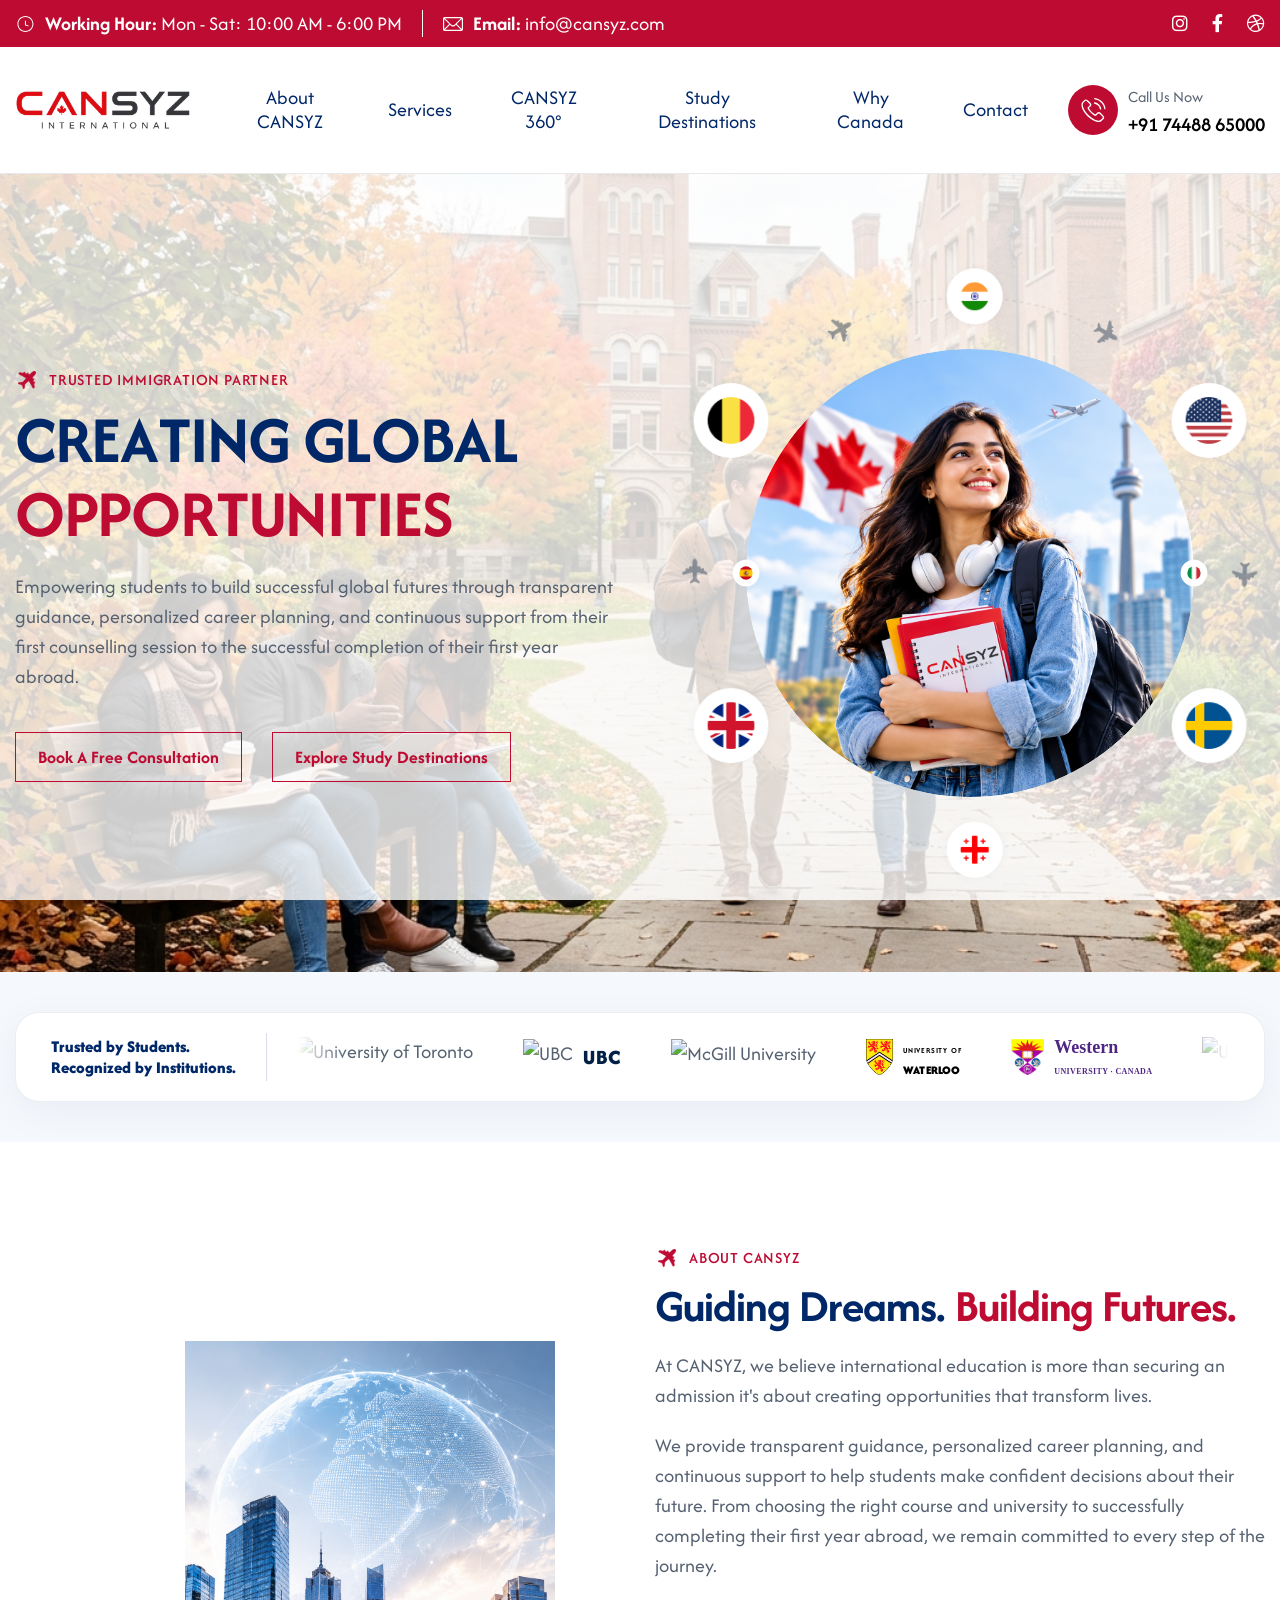
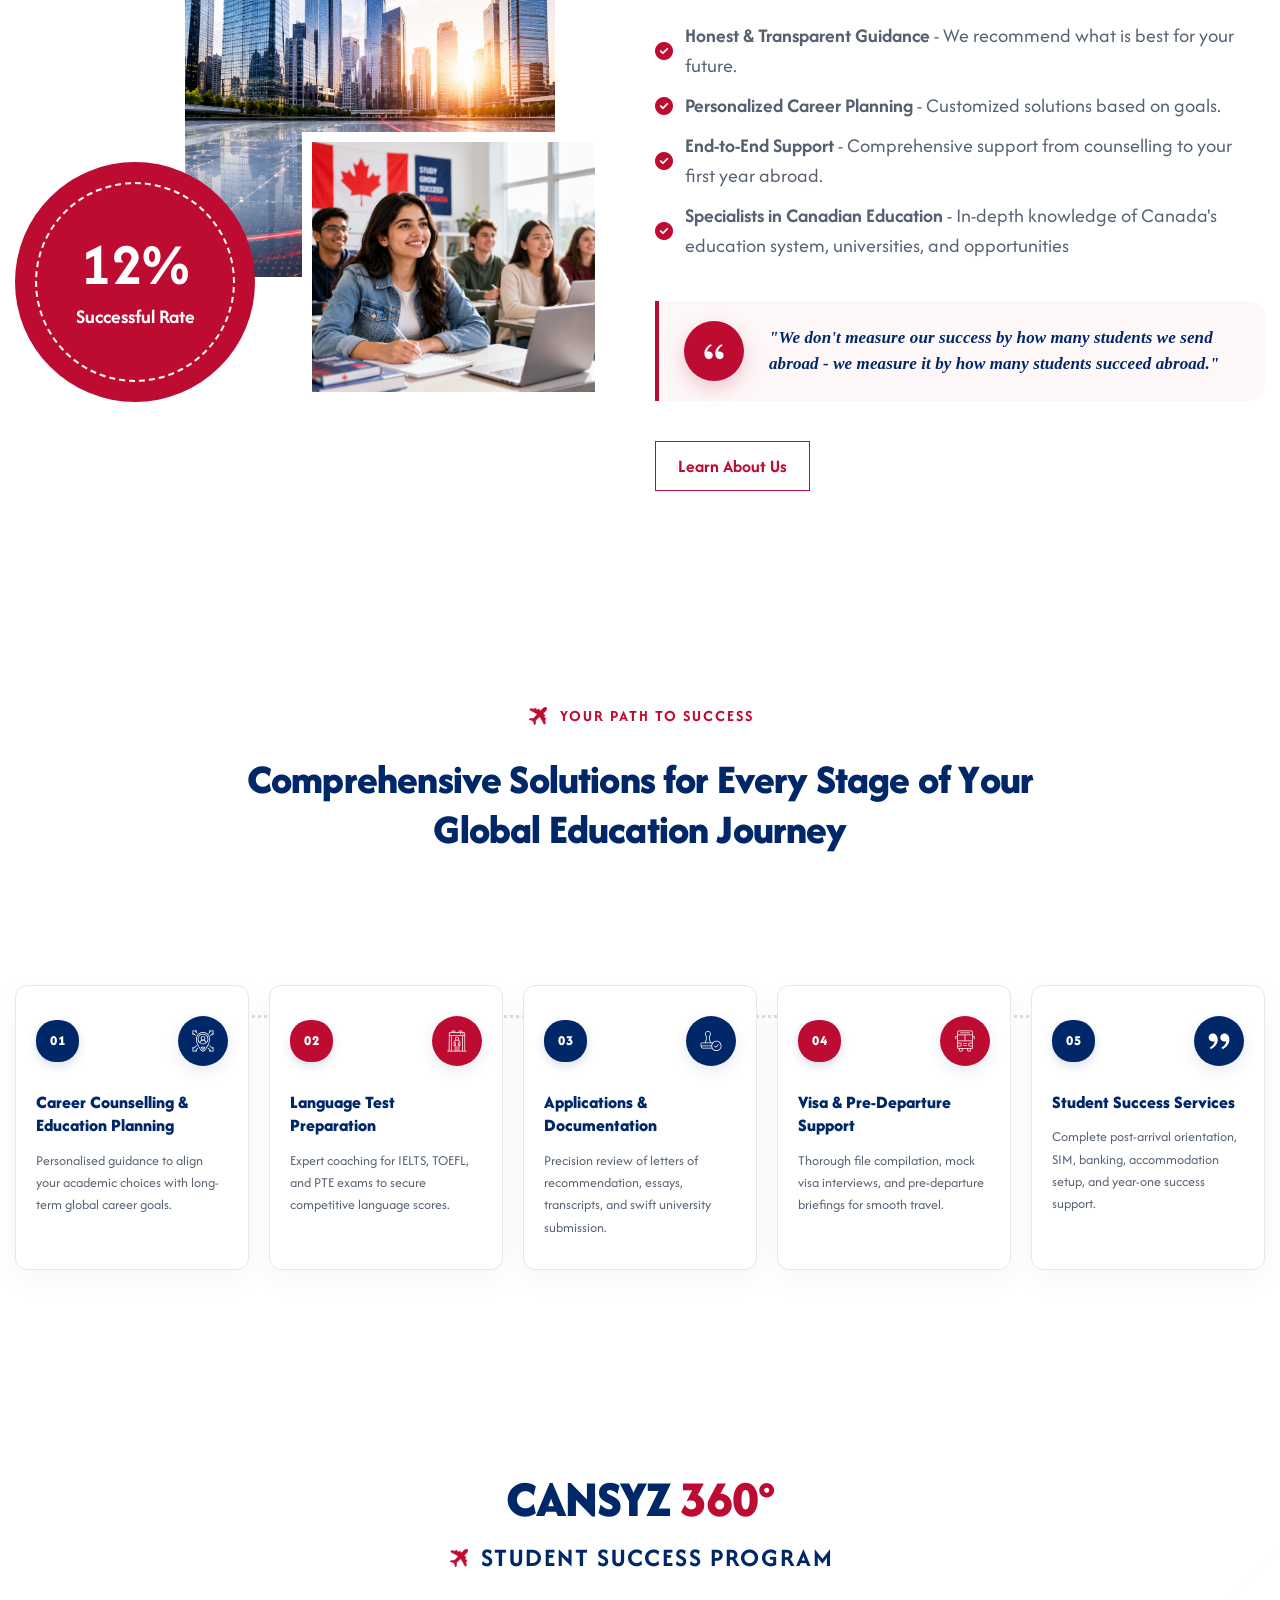
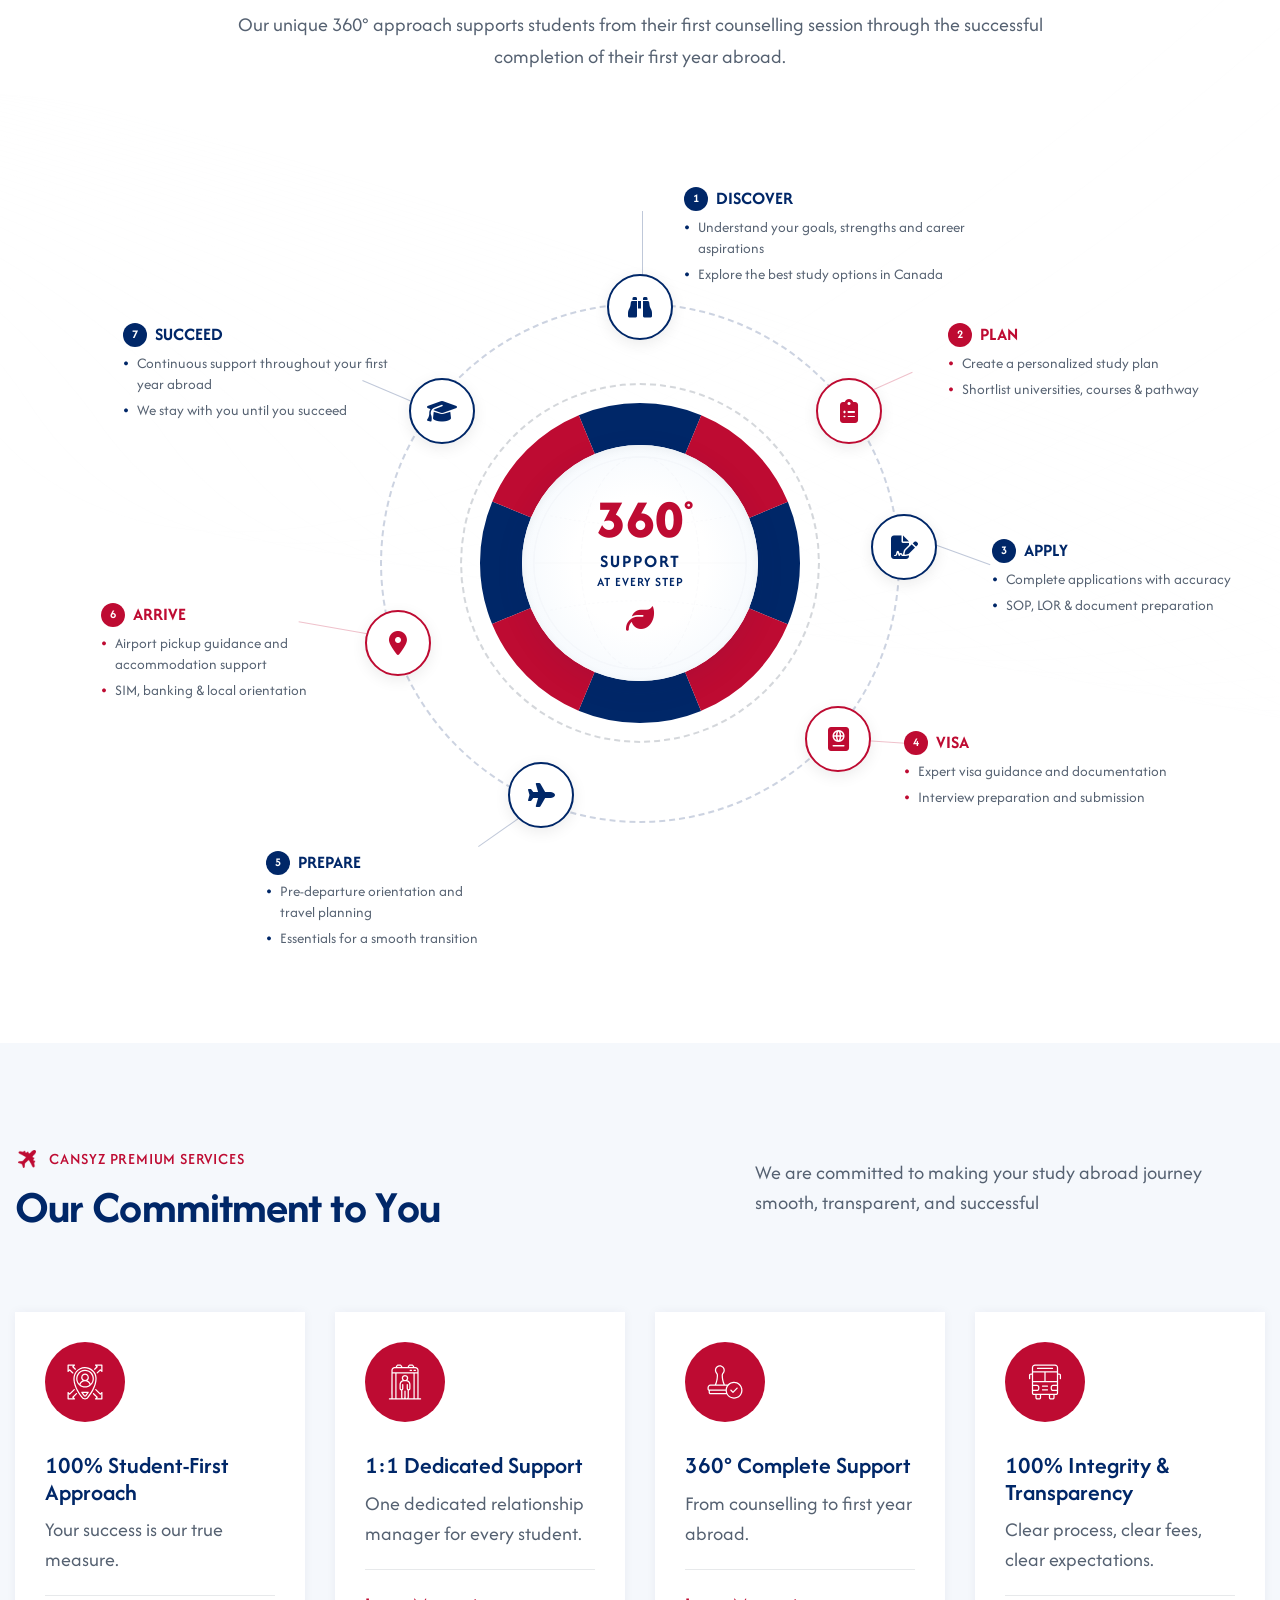
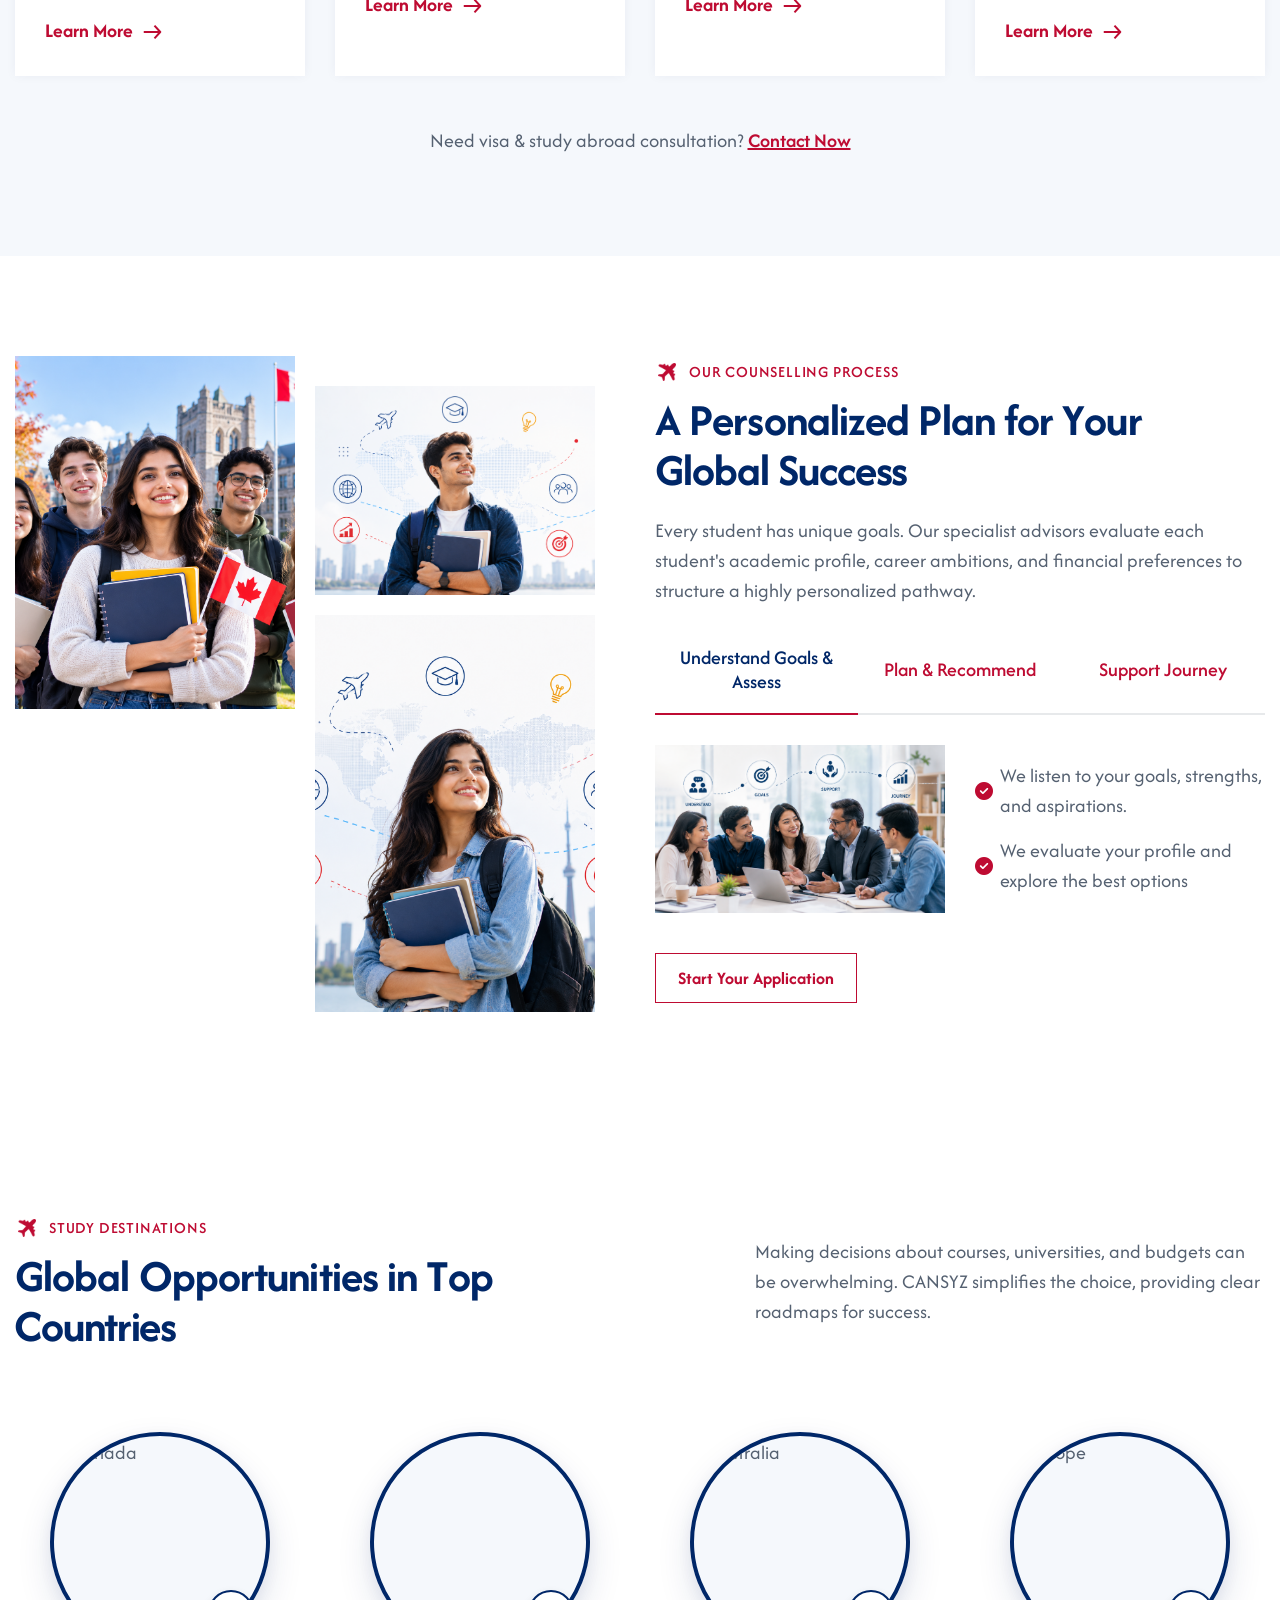
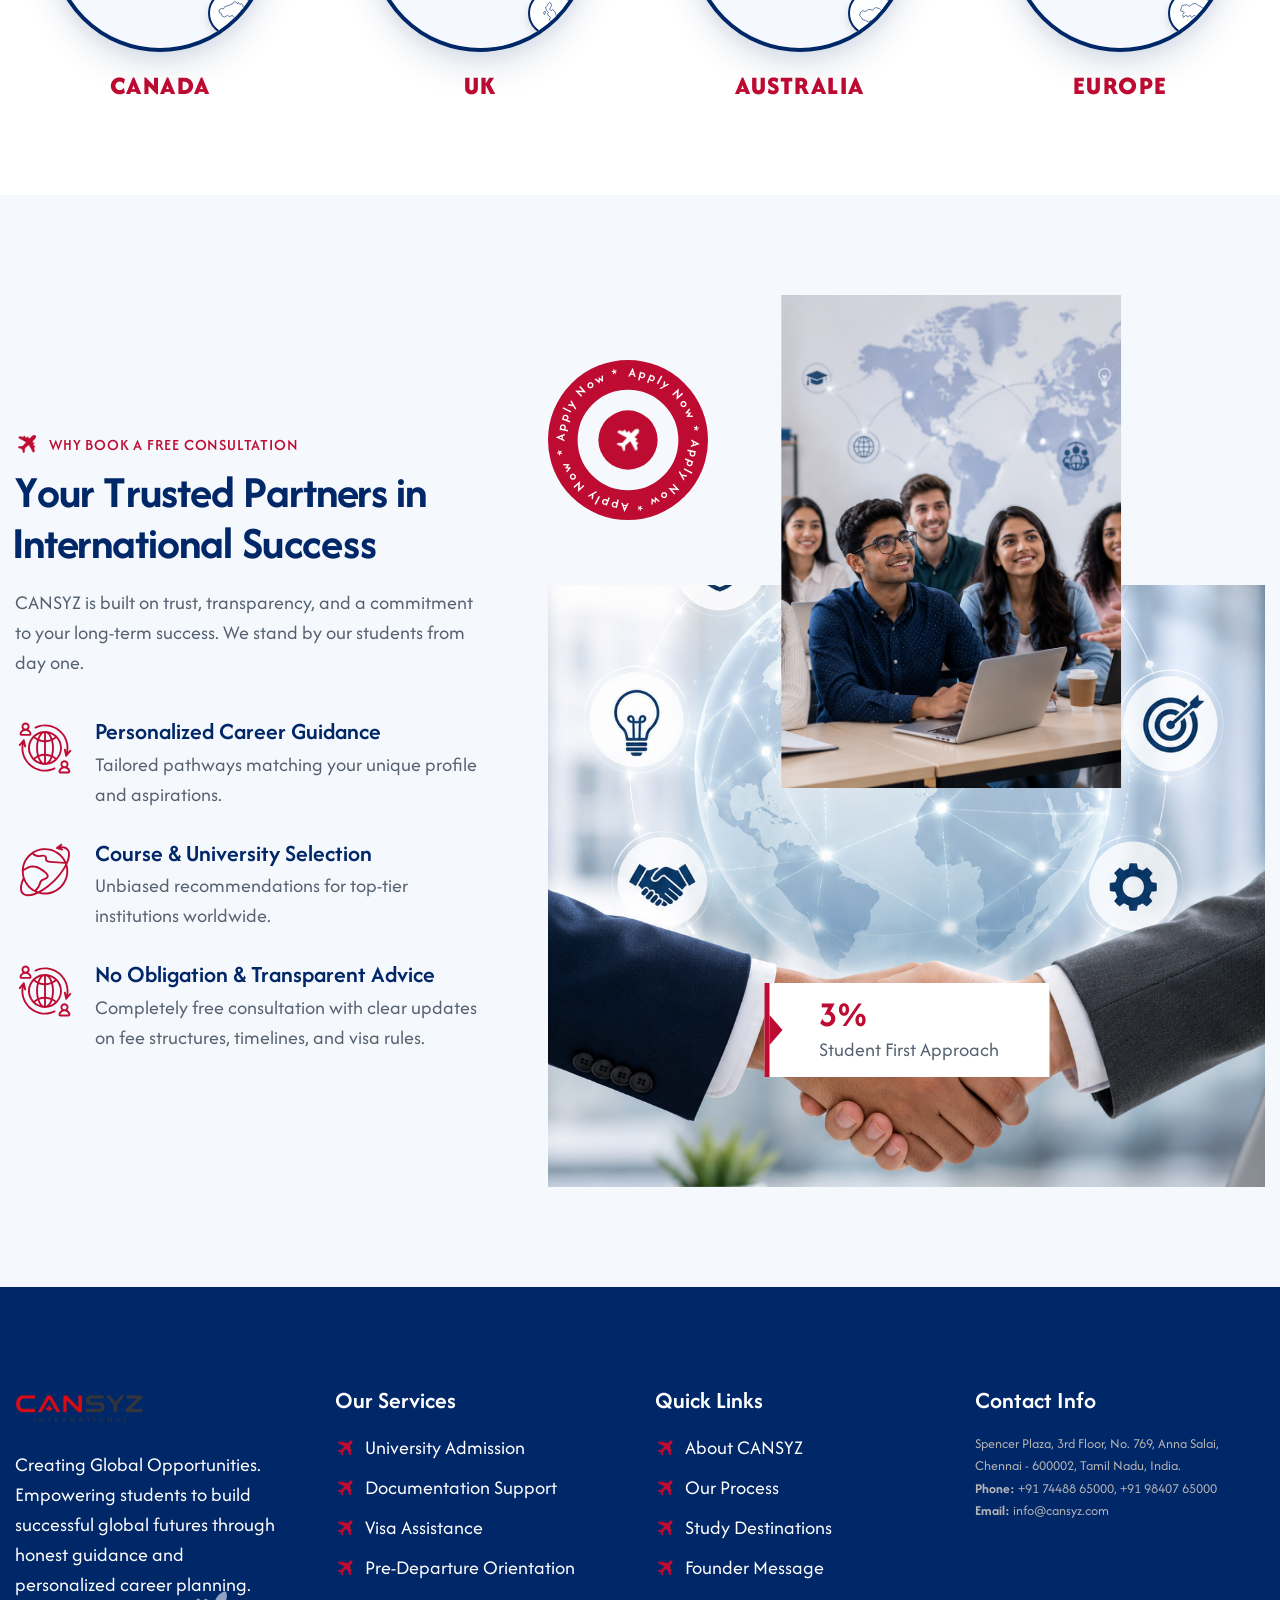
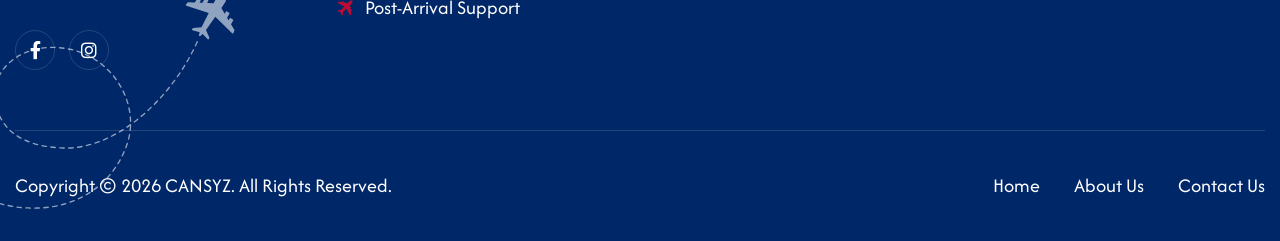
==== commit 60d08f90: "images change up" ====
--- a/index.html
+++ b/index.html
@@ -933,7 +933,7 @@
                                         <!-- Service Tab Image Start -->
                                         <div class="consultancy-tab-image">
                                             <figure class="image-anime">
-                                                <img src="images/consultancy-tab-image-1.jpg" alt="">
+                                                <img src="images/counselling-process.png" alt="">
                                             </figure>
                                         </div>
                                         <!-- Service Tab Image End -->
@@ -960,7 +960,7 @@
                                         <!-- Service Tab Image Start -->
                                         <div class="consultancy-tab-image">
                                             <figure class="image-anime">
-                                                <img src="images/consultancy-tab-image-1.jpg" alt="">
+                                                <img src="images/counselling-process.png" alt="">
                                             </figure>
                                         </div>
                                         <!-- Service Tab Image End -->
@@ -989,7 +989,7 @@
                                         <!-- Service Tab Image Start -->
                                         <div class="consultancy-tab-image">
                                             <figure class="image-anime">
-                                                <img src="images/consultancy-tab-image-1.jpg" alt="">
+                                                <img src="images/counselling-process.png" alt="">
                                             </figure>
                                         </div>
                                         <!-- Service Tab Image End -->
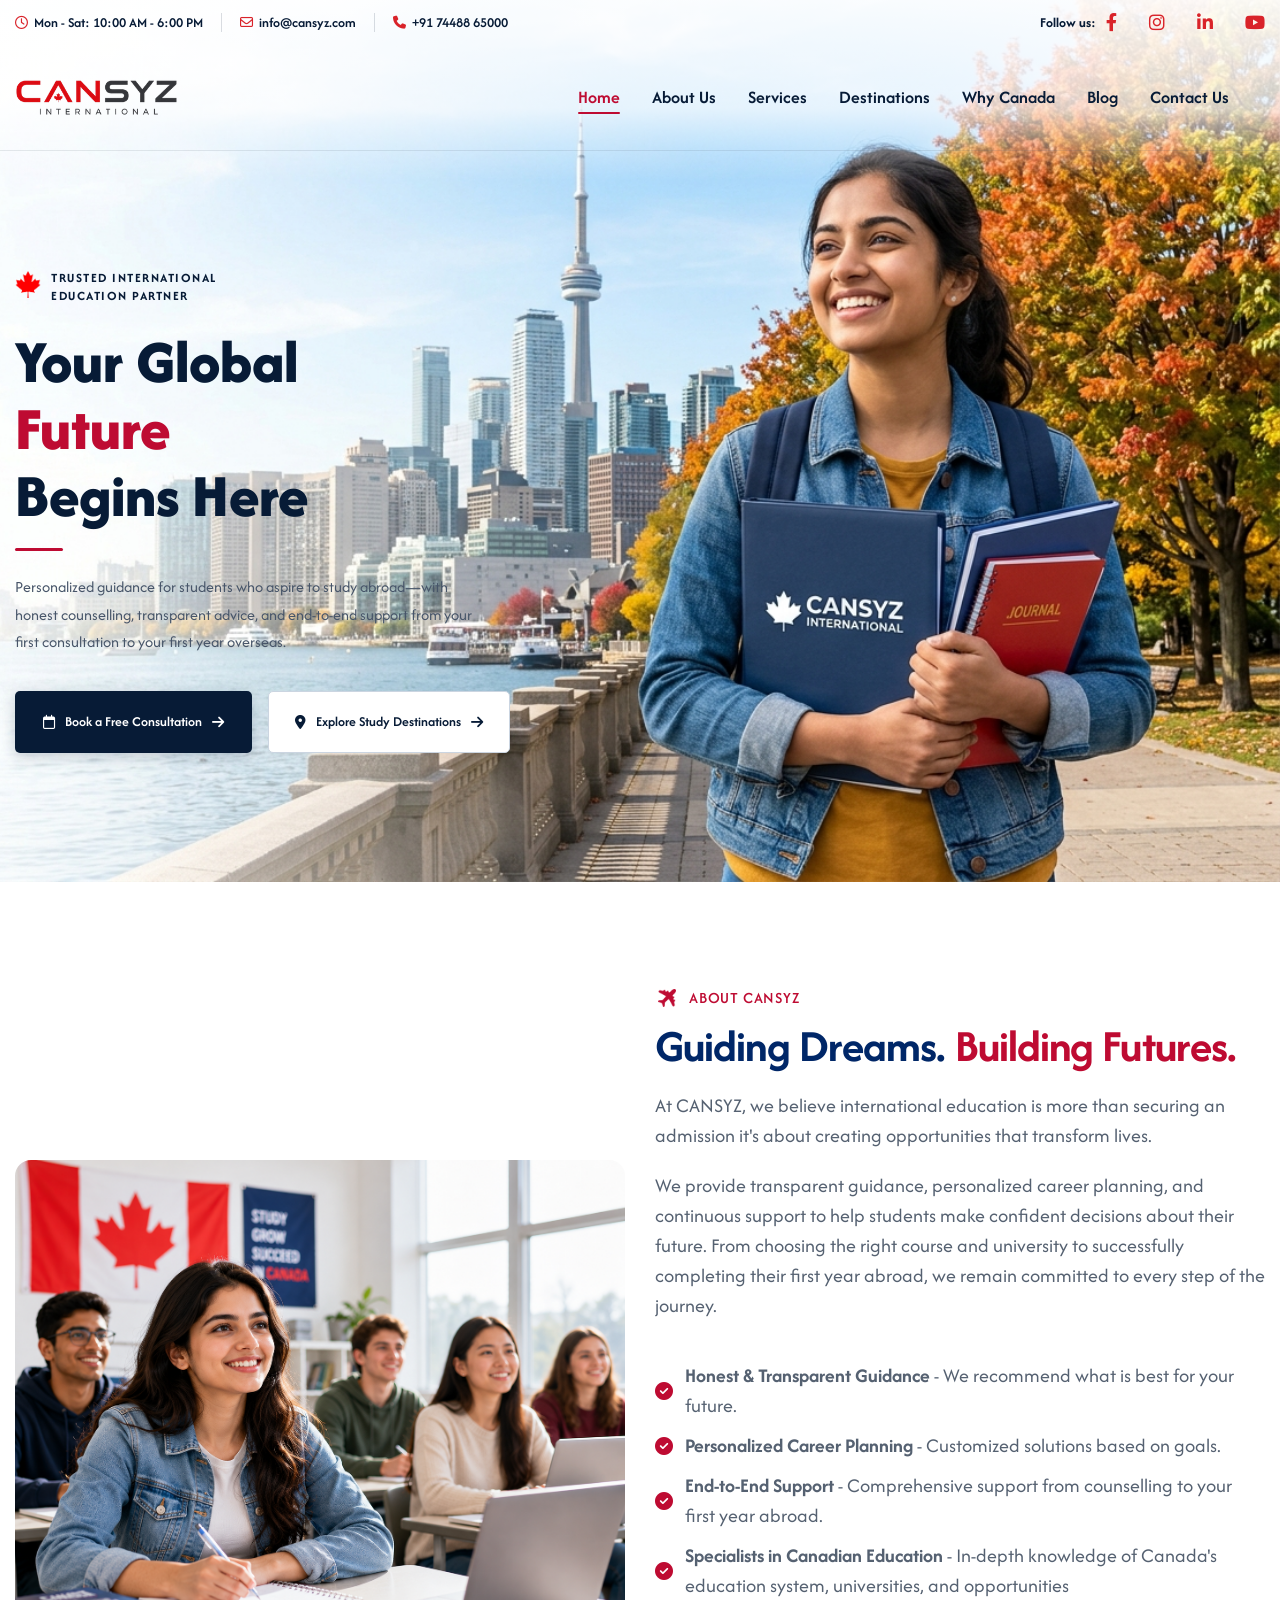
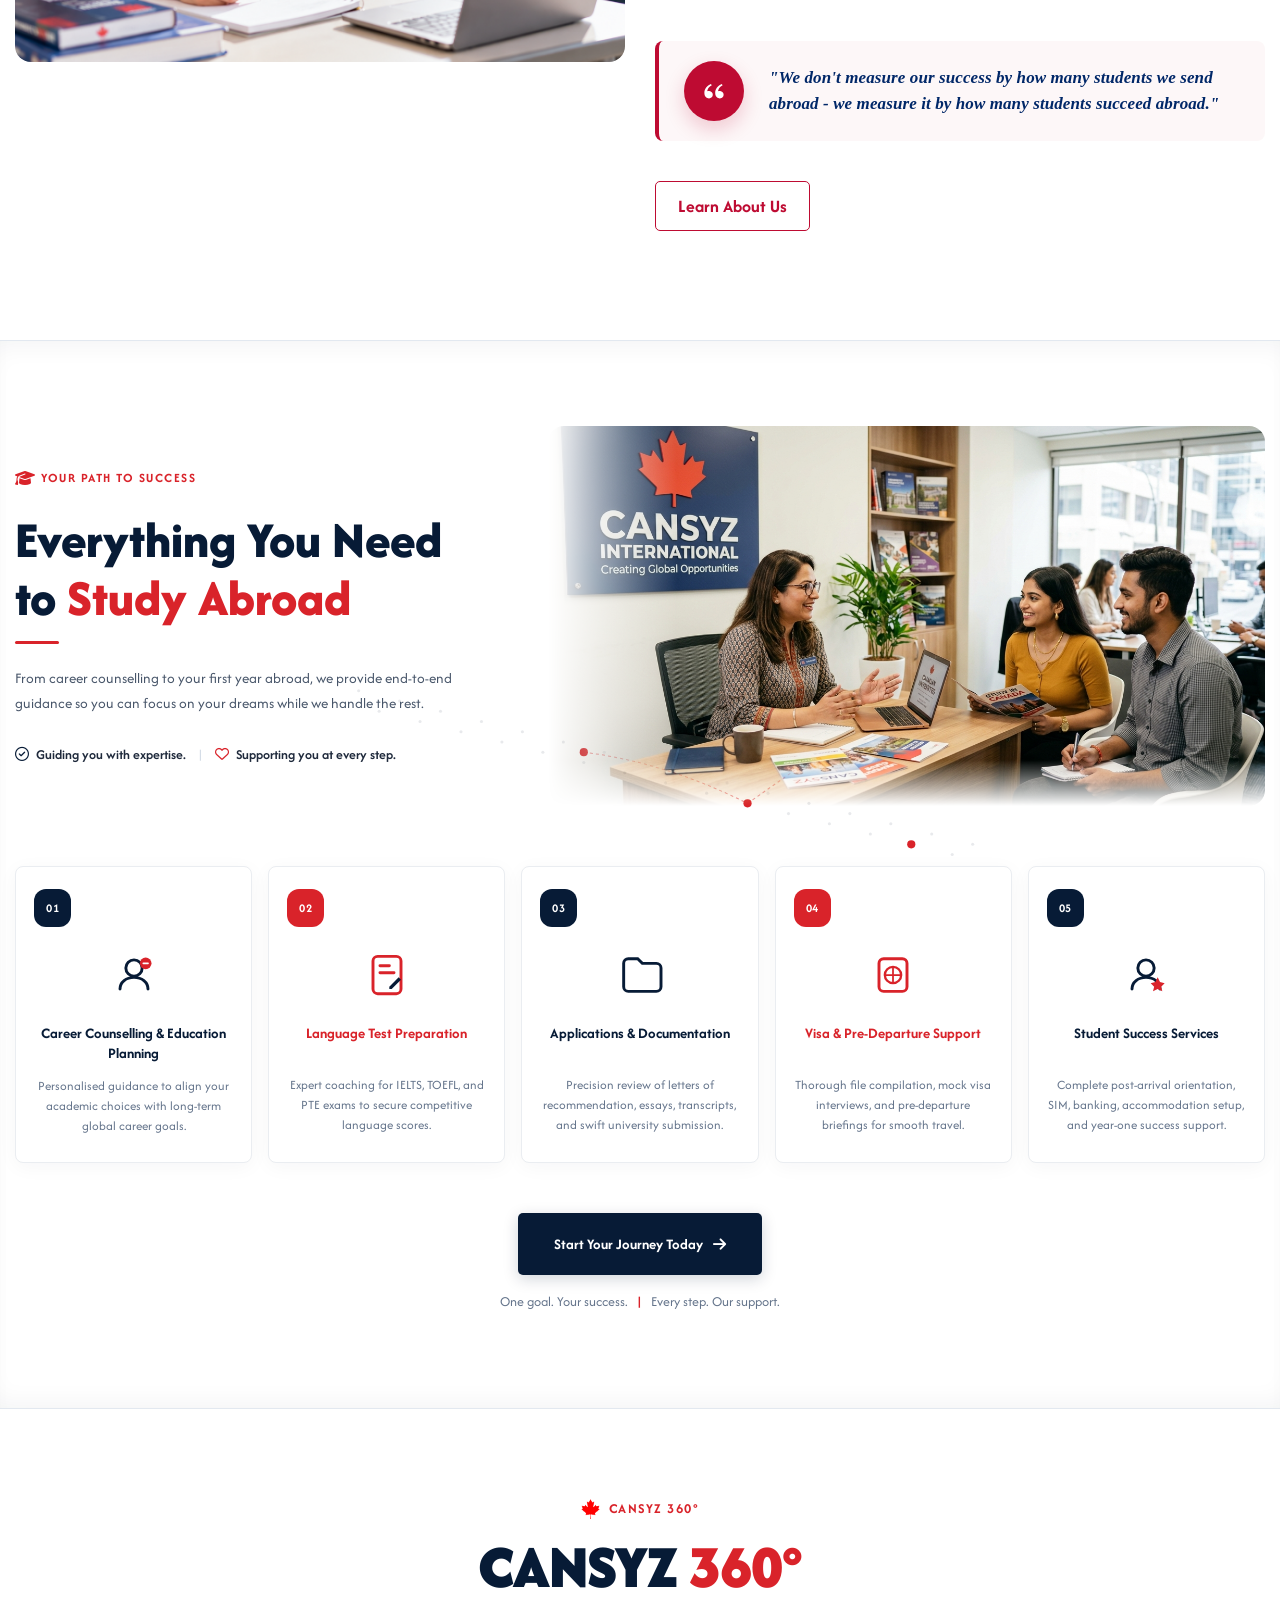
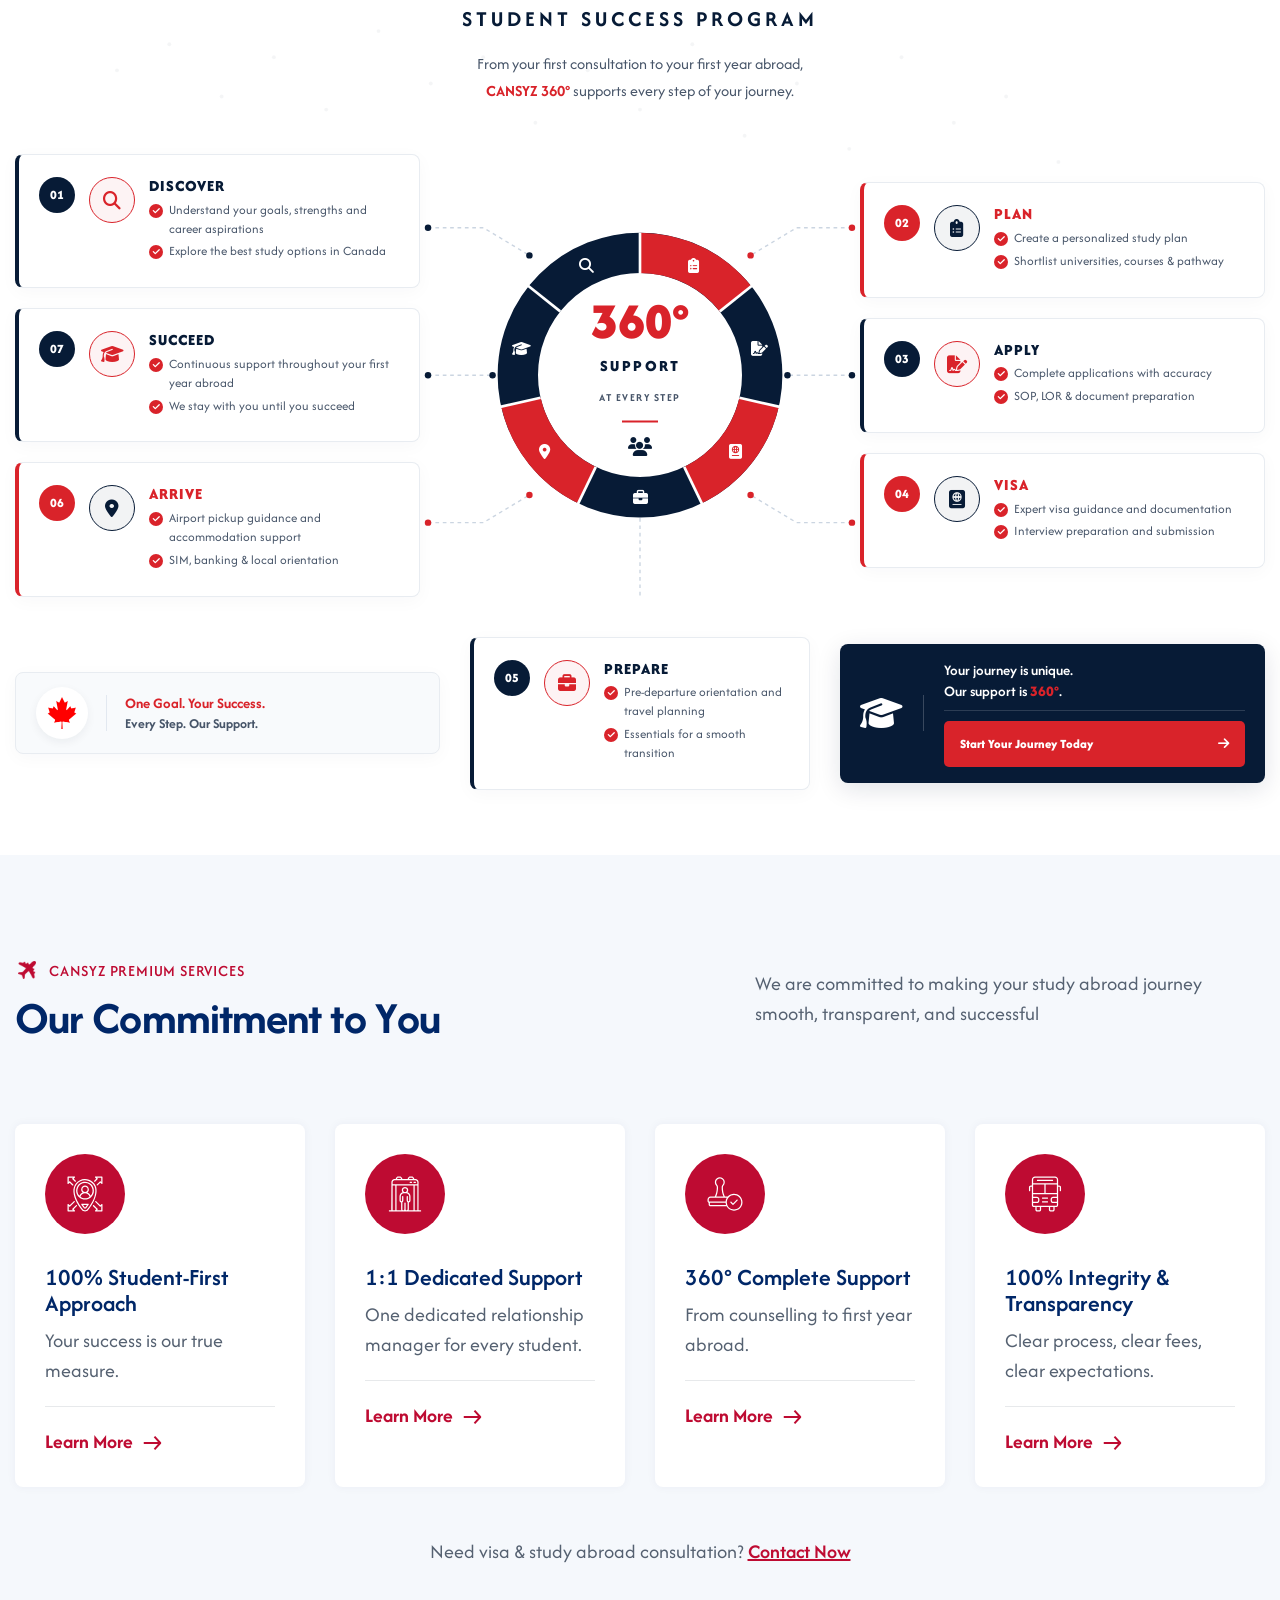
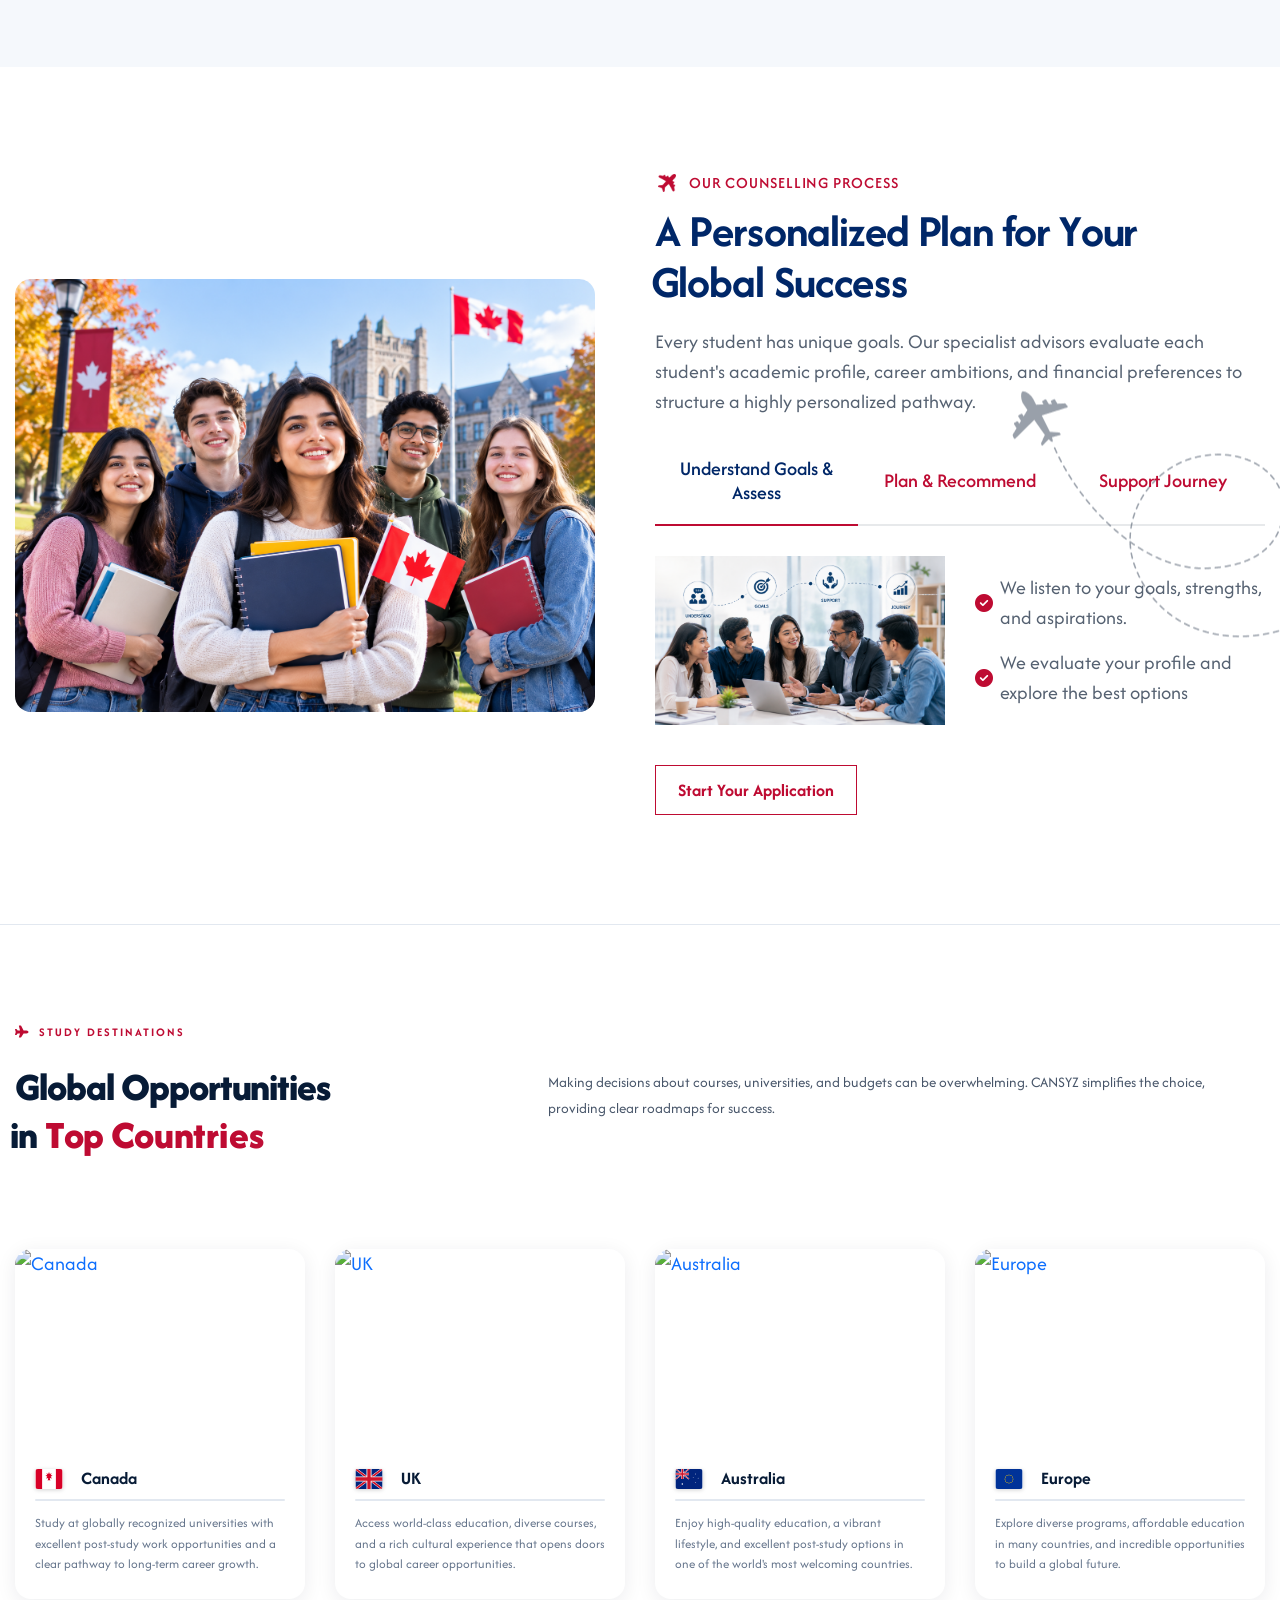
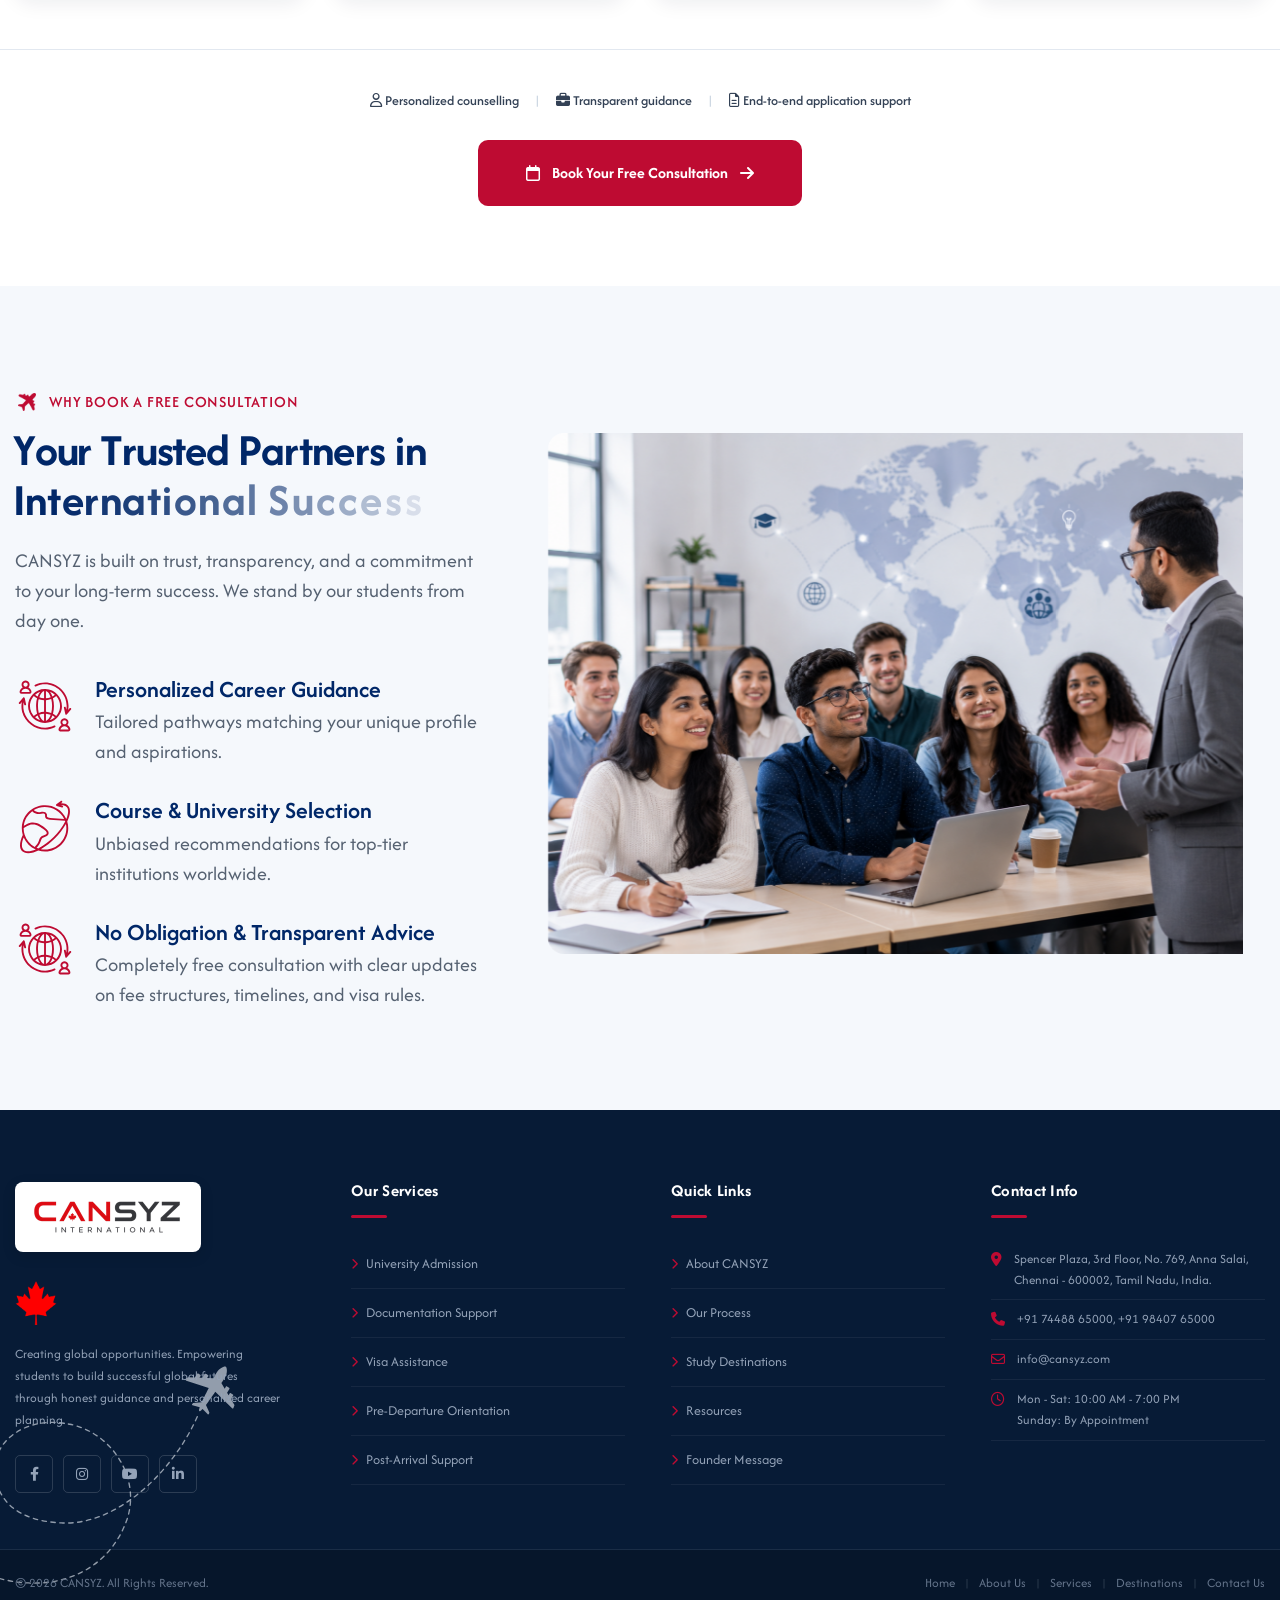
==== commit b3185edd: "changes with UI enhance" ====
--- a/index.html
+++ b/index.html
@@ -12,7 +12,7 @@
     <!-- Page Title -->
     <title>CANSYZ - Creating Global Opportunities</title>
     <!-- Favicon Icon -->
-    <link rel="shortcut icon" type="image/x-icon" href="images/favicon.png">
+    <link rel="shortcut icon" type="image/png" href="images/Flag_of_Canada_leaf.webp">
     <!-- Google Fonts Css-->
     <link rel="preconnect" href="https://fonts.googleapis.com">
     <link rel="preconnect" href="https://fonts.gstatic.com" crossorigin>
@@ -41,7 +41,7 @@
     <div class="preloader">
         <div class="loading-container">
             <div class="loading"></div>
-            <div id="loading-icon"><img src="images/loader.svg" alt=""></div>
+            <div id="loading-icon"><img src="images/Flag_of_Canada_leaf.webp" alt="" class="canada-loader-leaf"></div>
         </div>
     </div>
     <!-- Preloader End -->
@@ -50,29 +50,25 @@
     <div class="topbar">
         <div class="container">
             <div class="row align-items-center">
-                <div class="col-lg-8">
-                    <!-- Topbar Contact Information Start -->
+                <div class="col-lg-8 col-md-12">
                     <div class="topbar-contact-info">
                         <ul>
-                            <li><img src="images/icon-watch.svg" alt=""> <span>Working Hour:</span> Mon - Sat: 10:00 AM
-                                - 6:00 PM</li>
-                            <li><img src="images/icon-mail.svg" alt=""> <span>Email:</span><a href="#">
-                                    info@cansyz.com</a></li>
+                            <li><i class="fa-regular fa-clock"></i> Mon - Sat: 10:00 AM - 6:00 PM</li>
+                            <li><i class="fa-regular fa-envelope"></i> <a href="mailto:info@cansyz.com">info@cansyz.com</a></li>
+                            <li><i class="fa-solid fa-phone"></i> <a href="tel:+917448865000">+91 74488 65000</a></li>
                         </ul>
                     </div>
-                    <!-- Topbar Contact Information End -->
-                </div>
-
-                <div class="col-lg-4">
-                    <!-- Header Social Icons Start -->
+                </div>
+                <div class="col-lg-4 col-md-12">
                     <div class="topbar-social-icons">
+                        <span class="social-label">Follow us:</span>
                         <ul>
+                            <li><a href="#"><i class="fa-brands fa-facebook-f"></i></a></li>
                             <li><a href="#"><i class="fa-brands fa-instagram"></i></a></li>
-                            <li><a href="#"><i class="fa-brands fa-facebook-f"></i></a></li>
-                            <li><a href="#"><i class="fa-brands fa-dribbble"></i></a></li>
+                            <li><a href="#"><i class="fa-brands fa-linkedin-in"></i></a></li>
+                            <li><a href="#"><i class="fa-brands fa-youtube"></i></a></li>
                         </ul>
                     </div>
-                    <!-- Header Social Icons End -->
                 </div>
             </div>
         </div>
@@ -80,41 +76,33 @@
     <!-- Topbar Section End -->
 
     <!-- Header Start -->
-    <header class="main-header">
+    <header class="main-header header-redesign">
         <div class="header-sticky">
             <nav class="navbar navbar-expand-lg">
                 <div class="container">
                     <!-- Logo Start -->
-                    <a class="navbar-brand" href="./"><img src="images/cansys-international-logo.png" alt="CANSYZ Logo"
-                            style="max-height: 60px;"></a>
+                    <a class="navbar-brand" href="./"><img src="images/cansys-international-logo.png" alt="CANSYZ Logo" style="max-height: 55px;"></a>
                     <!-- Logo End -->
 
                     <!-- Main Menu Start -->
                     <div class="collapse navbar-collapse main-menu">
-                        <div class="nav-menu-wrapper">
-                            <ul class="navbar-nav mr-auto" id="menu">
-                                <li class="nav-item"><a class="nav-link" href="about.html">About CANSYZ</a></li>
-                                <li class="nav-item"><a class="nav-link" href="#">Services</a></li>
-                                <li class="nav-item"><a class="nav-link" href="#">CANSYZ 360&deg;</a></li>
-                                <li class="nav-item"><a class="nav-link" href="countries.html">Study Destinations</a>
-                                </li>
+                        <div class="nav-menu-wrapper ms-auto">
+                            <ul class="navbar-nav ms-auto" id="menu">
+                                <li class="nav-item active-item"><a class="nav-link" href="./">Home</a></li>
+                                <li class="nav-item"><a class="nav-link" href="about.html">About Us</a></li>
+                                <li class="nav-item"><a class="nav-link" href="services.html">Services</a></li>
+                                <li class="nav-item"><a class="nav-link" href="countries.html">Destinations</a></li>
                                 <li class="nav-item"><a class="nav-link" href="why-canada.html">Why Canada</a></li>
-                                <li class="nav-item"><a class="nav-link" href="contact.html">Contact</a></li>
+                                <li class="nav-item"><a class="nav-link" href="#">Blog</a></li>
+                                <li class="nav-item"><a class="nav-link" href="contact.html">Contact Us</a></li>
                             </ul>
                         </div>
-                        <!-- Contact Now Box Start -->
-                        <div class="contact-now-box d-inline-flex">
-                            <div class="icon-box">
-                                <img src="images/icon-phone.svg" alt="">
-                            </div>
-                            <div class="contact-now-box-content">
-                                <p>call us now</p>
-                                <h3><a href="tel:+917448865000">+91 74488 65000</a></h3>
-                            </div>
-                        </div>
-                        <!-- Contact Now Box End -->
                     </div>
                     <!-- Main Menu End -->
+                    <!-- Hamburger Button -->
+                    <button class="header-hamburger-btn d-none d-lg-flex" type="button">
+                        <span></span><span></span><span></span>
+                    </button>
                     <div class="navbar-toggle"></div>
                 </div>
             </nav>
@@ -123,176 +111,59 @@
     </header>
     <!-- Header End -->
 
+
     <!-- Hero Section Start -->
-    <div class="hero">
+    <section class="hero-new">
         <div class="container">
             <div class="row align-items-center">
-                <div class="col-lg-6">
-                    <!-- Hero Content Start -->
-                    <div class="hero-content">
-                        <!-- Section Title Start -->
-                        <div class="section-title">
-                            <h3 class="wow fadeInUp">trusted immigration partner</h3>
-                            <h1 class="text-anime-style-3" data-cursor="-opaque">CREATING GLOBAL
-                                <span>OPPORTUNITIES</span>
-                            </h1>
-                            <p class="wow fadeInUp" data-wow-delay="0.2s">Empowering students to build successful global
-                                futures through transparent guidance,
-                                personalized career planning, and continuous support from their first counselling
-                                session to the successful completion of their first year abroad.
-                            </p>
-                        </div>
-                        <!-- Section Title End -->
-
-                        <!-- Hero Button Start -->
-                        <div class="hero-btn wow fadeInUp" data-wow-delay="0.4s">
-                            <a href="services.html" class="btn-default">Book a Free Consultation</a>
-                            <a href="contact.html" class="btn-default">Explore Study Destinations</a>
-                        </div>
-                        <!-- Hero Button End -->
-                    </div>
-                    <!-- Hero Content End -->
-                </div>
-
-                <div class="col-lg-6">
-                    <!-- Hero Images Start -->
-                    <div class="hero-images">
-                        <!-- Country Circle Image Start -->
-                        <div class="country-circle-img">
-                            <img src="images/hero-country-circle-img.png" alt="">
-                        </div>
-                        <!-- Country Circle Image End -->
-
-                        <!-- Hero Image Start -->
-                        <div class="hero-image">
-                            <figure class="image-anime">
-                                <img src="images/Cansys-international-banner.png" alt="">
-                            </figure>
-
-                            <!-- Country Flag Image Start -->
-                            <div class="country-flag-img-1">
-                                <img src="images/hero-country-flag-img-1.svg" alt="">
-                            </div>
-                            <!-- Country Flag Image End -->
-
-                            <!-- Country Flag Image Start -->
-                            <div class="country-flag-img-2">
-                                <img src="images/hero-country-flag-img-2.svg" alt="">
-                            </div>
-                            <!-- Country Flag Image End -->
-                        </div>
-                        <!-- Hero Image End -->
-                    </div>
-                    <!-- Hero Images End -->
+                <!-- Text Content -->
+                <div class="col-lg-6 col-md-12">
+                    <div class="hero-content-new">
+                        <div class="hero-badge wow fadeInUp">
+                            <img src="images/Flag_of_Canada_leaf.webp" alt="Canada Maple Leaf" class="hero-badge-leaf">
+                            <span>TRUSTED INTERNATIONAL<br>EDUCATION PARTNER</span>
+                        </div>
+                        <h1 class="hero-heading wow fadeInUp" data-wow-delay="0.1s">
+                            Your Global<br>
+                            <span class="hero-highlight">Future</span><br>
+                            Begins Here
+                        </h1>
+                        <div class="hero-red-bar wow fadeInUp" data-wow-delay="0.15s"></div>
+                        <p class="hero-desc wow fadeInUp" data-wow-delay="0.2s">
+                            Personalized guidance for students who aspire to study abroad&mdash;with honest counselling, transparent advice, and end-to-end support from your first consultation to your first year overseas.
+                        </p>
+                        <div class="hero-btns wow fadeInUp" data-wow-delay="0.3s">
+                            <a href="services.html" class="hero-btn-primary">
+                                <i class="fa-regular fa-calendar"></i>
+                                Book a Free Consultation
+                                <i class="fa-solid fa-arrow-right"></i>
+                            </a>
+                            <a href="countries.html" class="hero-btn-outline">
+                                <i class="fa-solid fa-location-dot"></i>
+                                Explore Study Destinations
+                                <i class="fa-solid fa-arrow-right"></i>
+                            </a>
+                        </div>
+                    </div>
                 </div>
             </div>
         </div>
-    </div>
+    </section>
     <!-- Hero Section End -->
 
-    <!-- Institution Marquee Section Start -->
-    <div class="institution-marquee-section">
-        <div class="container">
-            <div class="institution-marquee-wrapper wow fadeInUp" data-wow-delay="0.1s">
-                <div class="marquee-left-title">
-                    <span class="title-top">Trusted by Students.</span>
-                    <span class="title-bottom">Recognized by Institutions.</span>
-                </div>
-                <div class="marquee-divider"></div>
-                <div class="marquee-right-flow">
-                    <div class="marquee-track">
-                        <!-- Group 1 -->
-                        <div class="marquee-group">
-                            <div class="univ-item"><img src="images/logo-toronto.svg" alt="University of Toronto"
-                                    class="toronto-logo"></div>
-                            <div class="univ-item">
-                                <div class="univ-logo-combine"><img src="images/logo-ubc.svg" alt="UBC"
-                                        class="univ-shield"><span class="univ-name ubc-name">UBC</span></div>
-                            </div>
-                            <div class="univ-item"><img src="images/logo-mcgill.svg" alt="McGill University"
-                                    class="mcgill-logo"></div>
-                            <div class="univ-item">
-                                <div class="univ-logo-combine"><img src="images/logo-waterloo.png"
-                                        alt="University of Waterloo" class="univ-shield">
-                                    <div class="waterloo-wrap"><span class="waterloo-top">UNIVERSITY OF</span><br><span
-                                            class="waterloo-bottom">WATERLOO</span></div>
-                                </div>
-                            </div>
-                            <div class="univ-item">
-                                <div class="univ-logo-combine"><img src="images/logo-western.png"
-                                        alt="Western University" class="univ-shield">
-                                    <div class="western-wrap"><span class="western-main">Western</span><br><span
-                                            class="western-sub">UNIVERSITY &middot; CANADA</span></div>
-                                </div>
-                            </div>
-
-                        </div>
-                        <!-- Group 2 (Duplicate for seamless scrolling loop) -->
-                        <div class="marquee-group">
-                            <div class="univ-item"><img src="images/logo-toronto.svg" alt="University of Toronto"
-                                    class="toronto-logo"></div>
-                            <div class="univ-item">
-                                <div class="univ-logo-combine"><img src="images/logo-ubc.svg" alt="UBC"
-                                        class="univ-shield"><span class="univ-name ubc-name">UBC</span></div>
-                            </div>
-                            <div class="univ-item"><img src="images/logo-mcgill.svg" alt="McGill University"
-                                    class="mcgill-logo"></div>
-                            <div class="univ-item">
-                                <div class="univ-logo-combine"><img src="images/logo-waterloo.png"
-                                        alt="University of Waterloo" class="univ-shield">
-                                    <div class="waterloo-wrap"><span class="waterloo-top">UNIVERSITY OF</span><br><span
-                                            class="waterloo-bottom">WATERLOO</span></div>
-                                </div>
-                            </div>
-                            <div class="univ-item">
-                                <div class="univ-logo-combine"><img src="images/logo-western.png"
-                                        alt="Western University" class="univ-shield">
-                                    <div class="western-wrap"><span class="western-main">Western</span><br><span
-                                            class="western-sub">UNIVERSITY &middot; CANADA</span></div>
-                                </div>
-                            </div>
-
-                        </div>
-                    </div>
-                </div>
-            </div>
-        </div>
-    </div>
-    <!-- Institution Marquee Section End -->
 
     <!-- About Us Section Start -->
     <div class="about-us">
         <div class="container">
             <div class="row align-items-center">
                 <div class="col-lg-6">
-                    <!-- About Us Images Start -->
-                    <div class="about-us-images">
-                        <!-- About Image 1 Start -->
-                        <div class="about-img-1">
-                            <figure class="image-anime reveal">
-                                <img src="images/about-cansyz-1.png" alt="">
-                            </figure>
-                        </div>
-                        <!-- About Image 1 End -->
-
-                        <!-- About Image 2 Start -->
-                        <div class="about-img-2">
-                            <figure class="image-anime reveal">
-                                <img src="images/about-cansyz-2.png" alt="">
-                            </figure>
-                        </div>
-                        <!-- About Image 2 End -->
-
-                        <!-- Success Rating Box Start -->
-                        <div class="success-rating-box">
-                            <div class="Success-rating-content">
-                                <h2><span class="counter">100</span>%</h2>
-                                <p>successful rate</p>
-                            </div>
-                        </div>
-                        <!-- Success Rating Box End -->
-                    </div>
-                    <!-- About Us Images End -->
+                    <!-- About Us Single Image Start -->
+                    <div class="about-single-img-wrap">
+                        <figure class="image-anime reveal">
+                            <img src="images/about-cansyz-2.png" alt="About CANSYZ" class="about-single-photo">
+                        </figure>
+                    </div>
+                    <!-- About Us Single Image End -->
                 </div>
 
                 <div class="col-lg-6">
@@ -358,314 +229,408 @@
     </div>
     <!-- About Us Section End -->
 
-    <!-- Global Journey Section Start -->
-    <div class="global-journey-section">
+    <!-- Path to Success Section Start -->
+    <section class="pts-section-new">
+        <div class="pts-bg-map"></div>
         <div class="container">
-            <div class="row">
-                <div class="col-lg-12">
-                    <!-- Section Title Start -->
-                    <div class="section-title text-center" style="margin-bottom: 70px;">
-                        <h3 class="wow fadeInUp"
-                            style="color: var(--accent-color); font-weight: 700; text-transform: uppercase; letter-spacing: 2px;">
-                            Your Path to Success</h3>
-                        <h2 class="text-anime-style-3" data-cursor="-opaque"
-                            style="font-size: 42px; font-weight: 800; color: var(--primary-color); max-width: 800px; margin: 15px auto 0 auto; line-height: 1.2;">
-                            Comprehensive Solutions for Every Stage of Your Global Education Journey
+            <!-- Top Row: Text + Shaded Counselor Image -->
+            <div class="row align-items-center pts-hero-row">
+                <div class="col-lg-5 col-md-12">
+                    <div class="pts-text-box wow fadeInLeft">
+                        <div class="pts-badge-wrap">
+                            <i class="fa-solid fa-graduation-cap pts-cap-icon"></i>
+                            <span class="pts-badge-title">YOUR PATH TO SUCCESS</span>
+                        </div>
+                        <h2 class="pts-title">
+                            Everything You Need<br>
+                            to <span class="pts-title-red">Study Abroad</span>
                         </h2>
-                    </div>
-                    <!-- Section Title End -->
-                </div>
-            </div>
-
-            <div class="row">
-                <div class="col-lg-12">
-                    <div class="journey-track-wrapper">
-                        <!-- Connecting Line Track -->
-                        <div class="journey-line-track">
-                            <span class="journey-track-airplane"><i class="fa-solid fa-plane"></i></span>
-                        </div>
-
-                        <div class="journey-cards-container">
-                            <!-- Service 1 -->
-                            <div class="journey-card-item wow fadeInUp" data-wow-delay="0.1s"
-                                style="--step-color: var(--primary-color);">
-                                <div class="journey-card-header">
-                                    <div class="journey-step-num">01</div>
-                                    <div class="journey-icon-box">
-                                        <img src="images/icon-services-1.svg" alt="Career Counselling">
-                                    </div>
-                                </div>
-                                <div class="journey-card-body">
-                                    <h3>Career Counselling & Education Planning</h3>
-                                    <p>Personalised guidance to align your academic choices with long-term global career
-                                        goals.</p>
-                                </div>
-                            </div>
-
-                            <!-- Service 2 -->
-                            <div class="journey-card-item wow fadeInUp" data-wow-delay="0.2s"
-                                style="--step-color: var(--accent-color);">
-                                <div class="journey-card-header">
-                                    <div class="journey-step-num">02</div>
-                                    <div class="journey-icon-box">
-                                        <img src="images/icon-services-2.svg" alt="Language Test Prep">
-                                    </div>
-                                </div>
-                                <div class="journey-card-body">
-                                    <h3>Language Test Preparation</h3>
-                                    <p>Expert coaching for IELTS, TOEFL, and PTE exams to secure competitive language
-                                        scores.</p>
-                                </div>
-                            </div>
-
-                            <!-- Service 3 -->
-                            <div class="journey-card-item wow fadeInUp" data-wow-delay="0.3s"
-                                style="--step-color: var(--primary-color);">
-                                <div class="journey-card-header">
-                                    <div class="journey-step-num">03</div>
-                                    <div class="journey-icon-box">
-                                        <img src="images/icon-services-3.svg" alt="Applications & Documentation">
-                                    </div>
-                                </div>
-                                <div class="journey-card-body">
-                                    <h3>Applications & Documentation</h3>
-                                    <p>Precision review of letters of recommendation, essays, transcripts, and swift
-                                        university submission.</p>
-                                </div>
-                            </div>
-
-                            <!-- Service 4 -->
-                            <div class="journey-card-item wow fadeInUp" data-wow-delay="0.4s"
-                                style="--step-color: var(--accent-color);">
-                                <div class="journey-card-header">
-                                    <div class="journey-step-num">04</div>
-                                    <div class="journey-icon-box">
-                                        <img src="images/icon-services-4.svg" alt="Visa & Pre-Departure">
-                                    </div>
-                                </div>
-                                <div class="journey-card-body">
-                                    <h3>Visa & Pre-Departure Support</h3>
-                                    <p>Thorough file compilation, mock visa interviews, and pre-departure briefings for
-                                        smooth travel.</p>
-                                </div>
-                            </div>
-
-                            <!-- Service 5 -->
-                            <div class="journey-card-item wow fadeInUp" data-wow-delay="0.5s"
-                                style="--step-color: var(--primary-color);">
-                                <div class="journey-card-header">
-                                    <div class="journey-step-num">05</div>
-                                    <div class="journey-icon-box">
-                                        <img src="images/icon-blockquote.svg" alt="Student Success Services"
-                                            style="width: 28px; height: auto; transform: rotate(180deg); filter: brightness(0) invert(1);">
-                                    </div>
-                                </div>
-                                <div class="journey-card-body">
-                                    <h3>Student Success Services</h3>
-                                    <p>Complete post-arrival orientation, SIM, banking, accommodation setup, and
-                                        year-one success support.</p>
-                                </div>
-                            </div>
-                        </div>
-                    </div>
-                </div>
+                        <div class="pts-red-underline"></div>
+                        <p class="pts-paragraph">
+                            From career counselling to your first year abroad, we provide end-to-end guidance so you can focus on your dreams while we handle the rest.
+                        </p>
+                        <div class="pts-trust-line">
+                            <span><i class="fa-regular fa-circle-check pts-check-icon"></i> Guiding you with expertise.</span>
+                            <span class="pts-pipe">|</span>
+                            <span><i class="fa-regular fa-heart pts-heart-icon"></i> Supporting you at every step.</span>
+                        </div>
+                    </div>
+                </div>
+                <div class="col-lg-7 col-md-12">
+                    <div class="pts-img-container wow fadeInRight">
+                        <img src="images/path_to_success_counselor.jpg" alt="CANSYZ Counselor" class="pts-shaded-img">
+                    </div>
+                </div>
+            </div>
+
+            <!-- 5 Grid Cards -->
+            <div class="pts-cards-grid">
+                <!-- Card 01 -->
+                <div class="pts-card-box wow fadeInUp" data-wow-delay="0.1s">
+                    <div class="pts-badge-pill pts-pill-navy">01</div>
+                    <div class="pts-card-icon-wrap">
+                        <svg width="60" height="60" viewBox="0 0 48 48" fill="none" xmlns="http://www.w3.org/2000/svg">
+                            <circle cx="24" cy="18" r="7" stroke="#071b36" stroke-width="2.5"/>
+                            <path d="M12 36c0-6 5.373-10 12-10s12 4 12 10" stroke="#071b36" stroke-width="2.5" stroke-linecap="round"/>
+                            <circle cx="34" cy="14" r="5" fill="#d9232a"/>
+                            <path d="M32 14h4" stroke="#fff" stroke-width="1.5" stroke-linecap="round"/>
+                        </svg>
+                    </div>
+                    <h4 class="pts-card-heading">Career Counselling &amp; Education Planning</h4>
+                    <p class="pts-card-text">Personalised guidance to align your academic choices with long-term global career goals.</p>
+                </div>
+
+                <!-- Card 02 -->
+                <div class="pts-card-box wow fadeInUp" data-wow-delay="0.2s">
+                    <div class="pts-badge-pill pts-pill-red">02</div>
+                    <div class="pts-card-icon-wrap">
+                        <svg width="60" height="60" viewBox="0 0 48 48" fill="none" xmlns="http://www.w3.org/2000/svg">
+                            <rect x="12" y="8" width="24" height="32" rx="4" stroke="#d9232a" stroke-width="2.5"/>
+                            <line x1="18" y1="16" x2="26" y2="16" stroke="#d9232a" stroke-width="2.5" stroke-linecap="round"/>
+                            <line x1="18" y1="22" x2="30" y2="22" stroke="#d9232a" stroke-width="2.5" stroke-linecap="round"/>
+                            <path d="M26 34l8-8 2 2-8 8h-2v-2z" fill="#071b36"/>
+                        </svg>
+                    </div>
+                    <h4 class="pts-card-heading pts-heading-red">Language Test Preparation</h4>
+                    <p class="pts-card-text">Expert coaching for IELTS, TOEFL, and PTE exams to secure competitive language scores.</p>
+                </div>
+
+                <!-- Card 03 -->
+                <div class="pts-card-box wow fadeInUp" data-wow-delay="0.3s">
+                    <div class="pts-badge-pill pts-pill-navy">03</div>
+                    <div class="pts-card-icon-wrap">
+                        <svg width="60" height="60" viewBox="0 0 48 48" fill="none" xmlns="http://www.w3.org/2000/svg">
+                            <path d="M10 14a4 4 0 014-4h8l4 4h12a4 4 0 014 4v16a4 4 0 01-4 4H14a4 4 0 01-4-4V14z" stroke="#071b36" stroke-width="2.5"/>
+                        </svg>
+                    </div>
+                    <h4 class="pts-card-heading">Applications &amp; Documentation</h4>
+                    <p class="pts-card-text">Precision review of letters of recommendation, essays, transcripts, and swift university submission.</p>
+                </div>
+
+                <!-- Card 04 -->
+                <div class="pts-card-box wow fadeInUp" data-wow-delay="0.4s">
+                    <div class="pts-badge-pill pts-pill-red">04</div>
+                    <div class="pts-card-icon-wrap">
+                        <svg width="60" height="60" viewBox="0 0 48 48" fill="none" xmlns="http://www.w3.org/2000/svg">
+                            <rect x="12" y="10" width="24" height="28" rx="4" stroke="#d9232a" stroke-width="2.5"/>
+                            <circle cx="24" cy="24" r="7" stroke="#d9232a" stroke-width="2"/>
+                            <path d="M17 24h14M24 17v14" stroke="#d9232a" stroke-width="1.5"/>
+                        </svg>
+                    </div>
+                    <h4 class="pts-card-heading pts-heading-red">Visa &amp; Pre-Departure Support</h4>
+                    <p class="pts-card-text">Thorough file compilation, mock visa interviews, and pre-departure briefings for smooth travel.</p>
+                </div>
+
+                <!-- Card 05 -->
+                <div class="pts-card-box wow fadeInUp" data-wow-delay="0.5s">
+                    <div class="pts-badge-pill pts-pill-navy">05</div>
+                    <div class="pts-card-icon-wrap">
+                        <svg width="60" height="60" viewBox="0 0 48 48" fill="none" xmlns="http://www.w3.org/2000/svg">
+                            <circle cx="24" cy="18" r="7" stroke="#071b36" stroke-width="2.5"/>
+                            <path d="M12 36c0-6 5.373-10 12-10s12 4 12 10" stroke="#071b36" stroke-width="2.5" stroke-linecap="round"/>
+                            <path d="M34 26l2 4 4 1-3 3 1 4-4-2-4 2 1-4-3-3 4-1 2-4z" fill="#d9232a"/>
+                        </svg>
+                    </div>
+                    <h4 class="pts-card-heading">Student Success Services</h4>
+                    <p class="pts-card-text">Complete post-arrival orientation, SIM, banking, accommodation setup, and year-one success support.</p>
+                </div>
+            </div>
+
+            <!-- Bottom CTA Button & Sub-line -->
+            <div class="text-center pts-bottom-cta-wrap wow fadeInUp">
+                <a href="contact.html" class="pts-navy-cta-btn">
+                    Start Your Journey Today
+                    <i class="fa-solid fa-arrow-right"></i>
+                </a>
+                <p class="pts-bottom-tagline">
+                    One goal. Your success. <span class="pts-tag-pipe">|</span> Every step. Our support.
+                </p>
             </div>
         </div>
-    </div>
-    <!-- Global Journey Section End -->
+    </section>
+    <!-- Path to Success Section End -->
+
+
 
     <!-- CANSYZ 360 Section Start -->
-    <div class="cansyz-360-section">
+    <div class="c360-redesign">
+        <!-- Subtle world map watermark background -->
+        <div class="c360-map-watermark"></div>
+
         <div class="container">
-            <div class="row justify-content-center">
-                <div class="col-lg-12">
-                    <!-- Section Title Start -->
-                    <div class="section-title text-center" style="margin-bottom: 50px;">
-                        <h2 class="wow fadeInUp"
-                            style="font-size: 52px; font-weight: 800; color: var(--primary-color);">CANSYZ <span
-                                style="color: var(--accent-color);">360&deg;</span></h2>
-                        <h3 class="wow fadeInUp" data-wow-delay="0.1s"
-                            style="font-size: 26px; font-weight: 700; text-transform: uppercase; letter-spacing: 2px; color: var(--primary-color); margin-top: 10px;">
-                            STUDENT SUCCESS PROGRAM</h3>
-                        <p class="wow fadeInUp" data-wow-delay="0.2s"
-                            style="max-width: 850px; margin: 20px auto 0 auto; font-size: 20px; line-height: 1.6;">Our
-                            unique 360&deg; approach supports students from their first counselling session through the
-                            successful completion of their first year abroad.</p>
-                    </div>
-                    <!-- Section Title End -->
-                </div>
-            </div>
-
-            <!-- Desktop View: Circular Infographic -->
-            <div class="cansyz-360-container">
-                <!-- Connect Dashed Ring -->
-                <div class="cansyz-360-dashed-ring"></div>
-
-                <!-- Central Circle -->
-                <div class="cansyz-360-circle-center wow zoomIn" data-wow-delay="0.1s">
-                    <!-- Alternating Segmented SVG Ring (thickness = 42px, radius = 139px, centered at 160,160) -->
-                    <svg viewBox="0 0 320 320"
-                        style="position: absolute; top: 0; left: 0; width: 100%; height: 100%; z-index: 1;">
-                        <g transform="rotate(-112.5, 160, 160)">
-                            <!-- Blue segments: 109.17 length, 109.17 gap -->
-                            <circle cx="160" cy="160" r="139" fill="none" stroke="var(--primary-color)"
-                                stroke-width="42" stroke-dasharray="109.17 109.17" stroke-dashoffset="0" />
-                            <!-- Red segments: 109.17 length, 109.17 gap, offset by 109.17 -->
-                            <circle cx="160" cy="160" r="139" fill="none" stroke="var(--accent-color)" stroke-width="42"
-                                stroke-dasharray="109.17 109.17" stroke-dashoffset="109.17" />
-                        </g>
-                    </svg>
-
-                    <!-- Inner white-blue gradient circle -->
-                    <div class="cansyz-360-circle-inner">
-                        <!-- Faint Globe Overlay via inline SVG for high resolution -->
-                        <div class="cansyz-360-globe-bg">
-                            <svg viewBox="0 0 100 100"
-                                style="width: 100%; height: 100%; fill: none; stroke: var(--primary-color); stroke-width: 0.5; opacity: 0.15;">
-                                <!-- Longitudes -->
-                                <circle cx="50" cy="50" r="45" />
-                                <path d="M 50 5 A 45 45 0 0 0 50 95" />
-                                <path d="M 50 5 A 25 45 0 0 0 50 95" stroke-dasharray="2 1" />
-                                <path d="M 50 5 A 25 45 0 0 1 50 95" stroke-dasharray="2 1" />
-                                <path d="M 50 5 A 45 45 0 0 1 50 95" />
-                                <!-- Latitudes -->
-                                <line x1="5" y1="50" x2="95" y2="50" />
-                                <path d="M 12 30 Q 50 38 88 30" stroke-dasharray="1 1" />
-                                <path d="M 12 70 Q 50 62 88 70" stroke-dasharray="1 1" />
+            <!-- Section Header -->
+            <div class="c360-header text-center wow fadeInUp">
+                <div class="c360-badge-line">
+                    <img src="images/Flag_of_Canada_leaf.webp" alt="Canada Maple Leaf" class="c360-leaf-img" style="width: 20px; height: 20px; object-fit: contain;">
+                    <span>CANSYZ 360&deg;</span>
+                </div>
+                <h2 class="c360-main-title">CANSYZ <span class="c360-title-red">360&deg;</span></h2>
+                <h3 class="c360-subtitle">STUDENT SUCCESS PROGRAM</h3>
+                <p class="c360-desc">From your first consultation to your first year abroad,<br><span class="c360-desc-red">CANSYZ 360&deg;</span> supports every step of your journey.</p>
+            </div>
+
+            <!-- Desktop Infographic Layout -->
+            <div class="c360-infographic-container">
+                <!-- SVG Connectors Overlay -->
+                <svg class="c360-connectors-svg d-none d-lg-block" viewBox="0 0 1100 480">
+                    <!-- Card 01 to Discover (Top Left) -->
+                    <path d="M 320 80 H 380 L 430 110" fill="none" stroke="#cbd5e1" stroke-width="1.5" stroke-dasharray="4 4" />
+                    <circle cx="320" cy="80" r="3.5" fill="#071b36" />
+                    <circle cx="430" cy="110" r="3.5" fill="#071b36" />
+
+                    <!-- Card 07 to Succeed (Mid Left) -->
+                    <path d="M 320 240 H 390" fill="none" stroke="#cbd5e1" stroke-width="1.5" stroke-dasharray="4 4" />
+                    <circle cx="320" cy="240" r="3.5" fill="#071b36" />
+                    <circle cx="390" cy="240" r="3.5" fill="#071b36" />
+
+                    <!-- Card 06 to Arrive (Bottom Left) -->
+                    <path d="M 320 400 H 380 L 430 370" fill="none" stroke="#cbd5e1" stroke-width="1.5" stroke-dasharray="4 4" />
+                    <circle cx="320" cy="400" r="3.5" fill="#d9232a" />
+                    <circle cx="430" cy="370" r="3.5" fill="#d9232a" />
+
+                    <!-- Card 02 to Plan (Top Right) -->
+                    <path d="M 780 80 H 720 L 670 110" fill="none" stroke="#cbd5e1" stroke-width="1.5" stroke-dasharray="4 4" />
+                    <circle cx="780" cy="80" r="3.5" fill="#d9232a" />
+                    <circle cx="670" cy="110" r="3.5" fill="#d9232a" />
+
+                    <!-- Card 03 to Apply (Mid Right) -->
+                    <path d="M 780 240 H 710" fill="none" stroke="#cbd5e1" stroke-width="1.5" stroke-dasharray="4 4" />
+                    <circle cx="780" cy="240" r="3.5" fill="#071b36" />
+                    <circle cx="710" cy="240" r="3.5" fill="#071b36" />
+
+                    <!-- Card 04 to Visa (Bottom Right) -->
+                    <path d="M 780 400 H 720 L 670 370" fill="none" stroke="#cbd5e1" stroke-width="1.5" stroke-dasharray="4 4" />
+                    <circle cx="780" cy="400" r="3.5" fill="#d9232a" />
+                    <circle cx="670" cy="370" r="3.5" fill="#d9232a" />
+
+                    <!-- Card 05 to Prepare (Bottom Center) -->
+                    <path d="M 550 355 V 490" fill="none" stroke="#cbd5e1" stroke-width="1.5" stroke-dasharray="4 4" />
+                    <circle cx="550" cy="355" r="3.5" fill="#071b36" />
+                    <circle cx="550" cy="490" r="3.5" fill="#071b36" />
+                </svg>
+
+                <div class="c360-infographic">
+                    <!-- Left Column: Steps 01, 07, 06 -->
+                    <div class="c360-left-col">
+                        <!-- Step 01 - Discover -->
+                        <div class="c360-step-card c360-step-navy wow fadeInLeft" data-wow-delay="0.1s">
+                            <div class="c360-step-num c360-num-navy">01</div>
+                            <div class="c360-step-icon-box">
+                                <i class="fa-solid fa-magnifying-glass"></i>
+                            </div>
+                            <div class="c360-step-body">
+                                <h4>DISCOVER</h4>
+                                <ul>
+                                    <li>Understand your goals, strengths and career aspirations</li>
+                                    <li>Explore the best study options in Canada</li>
+                                </ul>
+                            </div>
+                        </div>
+
+                        <!-- Step 07 - Succeed -->
+                        <div class="c360-step-card c360-step-navy wow fadeInLeft" data-wow-delay="0.3s">
+                            <div class="c360-step-num c360-num-navy">07</div>
+                            <div class="c360-step-icon-box">
+                                <i class="fa-solid fa-graduation-cap"></i>
+                            </div>
+                            <div class="c360-step-body">
+                                <h4>SUCCEED</h4>
+                                <ul>
+                                    <li>Continuous support throughout your first year abroad</li>
+                                    <li>We stay with you until you succeed</li>
+                                </ul>
+                            </div>
+                        </div>
+
+                        <!-- Step 06 - Arrive -->
+                        <div class="c360-step-card c360-step-red wow fadeInLeft" data-wow-delay="0.5s">
+                            <div class="c360-step-num c360-num-red">06</div>
+                            <div class="c360-step-icon-box">
+                                <i class="fa-solid fa-location-dot"></i>
+                            </div>
+                            <div class="c360-step-body">
+                                <h4>ARRIVE</h4>
+                                <ul>
+                                    <li>Airport pickup guidance and accommodation support</li>
+                                    <li>SIM, banking &amp; local orientation</li>
+                                </ul>
+                            </div>
+                        </div>
+                    </div>
+
+                    <!-- Center Column: Ring -->
+                    <div class="c360-center-col">
+                        <div class="c360-ring-wrap wow zoomIn" data-wow-delay="0.2s">
+                            <!-- SVG segmented ring -->
+                            <svg class="c360-ring-svg" viewBox="0 0 320 320">
+                                <!-- Solid Navy Circle as Base -->
+                                <circle cx="160" cy="160" r="115" fill="none" stroke="#071b36" stroke-width="38" transform="rotate(-90, 160, 160)" />
+                                <!-- Red Circle Overlay with Custom Dasharray (Slice length = 103.2 based on circumference = 722.56) -->
+                                <circle cx="160" cy="160" r="115" fill="none" stroke="#d9232a" stroke-width="38" stroke-dasharray="103.2 103.2 103.2 103.2 103.2 206.4" transform="rotate(-90, 160, 160)" />
+
+                                <!-- 7 White Dividing Lines to separate segments -->
+                                <!-- 12 o'clock -->
+                                <line x1="160" y1="64" x2="160" y2="26" stroke="#ffffff" stroke-width="2.5" />
+                                <!-- ~ -38.57 deg -->
+                                <line x1="235.1" y1="100.1" x2="267.1" y2="74.6" stroke="#ffffff" stroke-width="2.5" />
+                                <!-- ~ 12.86 deg -->
+                                <line x1="253.6" y1="181.4" x2="293.6" y2="190.5" stroke="#ffffff" stroke-width="2.5" />
+                                <!-- ~ 64.29 deg -->
+                                <line x1="201.6" y1="246.5" x2="219.4" y2="283.4" stroke="#ffffff" stroke-width="2.5" />
+                                <!-- ~ 115.71 deg -->
+                                <line x1="118.4" y1="246.5" x2="100.6" y2="283.4" stroke="#ffffff" stroke-width="2.5" />
+                                <!-- ~ 167.14 deg -->
+                                <line x1="66.4" y1="181.4" x2="26.4" y2="190.5" stroke="#ffffff" stroke-width="2.5" />
+                                <!-- ~ 218.57 deg -->
+                                <line x1="84.9" y1="100.1" x2="52.9" y2="74.6" stroke="#ffffff" stroke-width="2.5" />
                             </svg>
-                        </div>
-                        <div class="cansyz-360-center-content">
-                            <h2 class="deg-360">360<span>&deg;</span></h2>
-                            <span class="support-lbl">SUPPORT</span>
-                            <span class="step-lbl">AT EVERY STEP</span>
-                            <div class="maple-leaf">
-                                <i class="fa-solid fa-leaf"></i>
-                            </div>
-                        </div>
-                    </div>
-                </div>
-
-                <!-- Icons (Step Nodes) -->
-                <!-- Right Side (nodes 1, 2, 3, 4) - wipe-right-node animation -->
-                <div class="cansyz-360-step-node odd node-1 wow wipe-right-node" data-wow-delay="0.1s" title="Discover">
-                    <i class="fa-solid fa-binoculars"></i>
-                </div>
-                <div class="cansyz-360-step-node even node-2 wow wipe-right-node" data-wow-delay="0.2s" title="Plan">
-                    <i class="fa-solid fa-clipboard-list"></i>
-                </div>
-                <div class="cansyz-360-step-node odd node-3 wow wipe-right-node" data-wow-delay="0.3s" title="Apply">
-                    <i class="fa-solid fa-file-signature"></i>
-                </div>
-                <div class="cansyz-360-step-node even node-4 wow wipe-right-node" data-wow-delay="0.4s" title="Visa">
-                    <i class="fa-solid fa-passport"></i>
-                </div>
-
-                <!-- Left Side (nodes 5, 6, 7) - wipe-left-node animation -->
-                <div class="cansyz-360-step-node odd node-5 wow wipe-left-node" data-wow-delay="0.5s" title="Prepare">
-                    <i class="fa-solid fa-plane"></i>
-                </div>
-                <div class="cansyz-360-step-node even node-6 wow wipe-left-node" data-wow-delay="0.6s" title="Arrive">
-                    <i class="fa-solid fa-location-dot"></i>
-                </div>
-                <div class="cansyz-360-step-node odd node-7 wow wipe-left-node" data-wow-delay="0.7s" title="Succeed">
-                    <i class="fa-solid fa-graduation-cap"></i>
-                </div>
-
-                <!-- Content Blocks -->
-                <!-- Step 1 (Discover - Right) -->
-                <div class="cansyz-360-text-block odd text-block-1 wow wipe-right-text" data-wow-delay="0.15s">
-                    <h4><span class="badge-num">1</span> DISCOVER</h4>
-                    <ul>
-                        <li>Understand your goals, strengths and career aspirations</li>
-                        <li>Explore the best study options in Canada</li>
-                    </ul>
-                </div>
-
-                <!-- Step 2 (Plan - Right) -->
-                <div class="cansyz-360-text-block even text-block-2 wow wipe-right-text" data-wow-delay="0.25s">
-                    <h4><span class="badge-num">2</span> PLAN</h4>
-                    <ul>
-                        <li>Create a personalized study plan</li>
-                        <li>Shortlist universities, courses & pathway</li>
-                    </ul>
-                </div>
-
-                <!-- Step 3 (Apply - Right) -->
-                <div class="cansyz-360-text-block odd text-block-3 wow wipe-right-text" data-wow-delay="0.35s">
-                    <h4><span class="badge-num">3</span> APPLY</h4>
-                    <ul>
-                        <li>Complete applications with accuracy</li>
-                        <li>SOP, LOR & document preparation</li>
-                    </ul>
-                </div>
-
-                <!-- Step 4 (Visa - Right) -->
-                <div class="cansyz-360-text-block even text-block-4 wow wipe-right-text" data-wow-delay="0.45s">
-                    <h4><span class="badge-num">4</span> VISA</h4>
-                    <ul>
-                        <li>Expert visa guidance and documentation</li>
-                        <li>Interview preparation and submission</li>
-                    </ul>
-                </div>
-
-                <!-- Step 5 (Prepare - Left) -->
-                <div class="cansyz-360-text-block odd text-block-5 wow wipe-left-text" data-wow-delay="0.55s">
-                    <h4><span class="badge-num">5</span> PREPARE</h4>
-                    <ul>
-                        <li>Pre-departure orientation and travel planning</li>
-                        <li>Essentials for a smooth transition</li>
-                    </ul>
-                </div>
-
-                <!-- Step 6 (Arrive - Left) -->
-                <div class="cansyz-360-text-block even text-block-6 wow wipe-left-text" data-wow-delay="0.65s">
-                    <h4><span class="badge-num">6</span> ARRIVE</h4>
-                    <ul>
-                        <li>Airport pickup guidance and accommodation support</li>
-                        <li>SIM, banking & local orientation</li>
-                    </ul>
-                </div>
-
-                <!-- Step 7 (Succeed - Left) -->
-                <div class="cansyz-360-text-block odd text-block-7 wow wipe-left-text" data-wow-delay="0.75s">
-                    <h4><span class="badge-num">7</span> SUCCEED</h4>
-                    <ul>
-                        <li>Continuous support throughout your first year abroad</li>
-                        <li>We stay with you until you succeed</li>
-                    </ul>
-                </div>
-            </div>
-
-            <!-- Mobile View: Timeline Layout -->
+                            <!-- Ring icons positioned inside segments -->
+                            <div class="c360-ring-icon c360-ri-1"><i class="fa-solid fa-magnifying-glass"></i></div>
+                            <div class="c360-ring-icon c360-ri-2"><i class="fa-solid fa-clipboard-list"></i></div>
+                            <div class="c360-ring-icon c360-ri-3"><i class="fa-solid fa-file-signature"></i></div>
+                            <div class="c360-ring-icon c360-ri-4"><i class="fa-solid fa-passport"></i></div>
+                            <div class="c360-ring-icon c360-ri-5"><i class="fa-solid fa-briefcase"></i></div>
+                            <div class="c360-ring-icon c360-ri-6"><i class="fa-solid fa-location-dot"></i></div>
+                            <div class="c360-ring-icon c360-ri-7"><i class="fa-solid fa-graduation-cap"></i></div>
+                            <!-- Center content -->
+                            <div class="c360-ring-center">
+                                <span class="c360-360">360&deg;</span>
+                                <span class="c360-support">SUPPORT</span>
+                                <span class="c360-atstep">AT EVERY STEP</span>
+                                <hr style="width: 36px; height: 2px; background-color: #d9232a; border: none; margin: 8px auto 6px auto; opacity: 1;">
+                                <i class="fa-solid fa-users c360-center-users-icon"></i>
+                            </div>
+                        </div>
+                    </div>
+
+                    <!-- Right Column: Steps 02, 03, 04 -->
+                    <div class="c360-right-col">
+                        <!-- Step 02 - Plan -->
+                        <div class="c360-step-card c360-step-red wow fadeInRight" data-wow-delay="0.15s">
+                            <div class="c360-step-num c360-num-red">02</div>
+                            <div class="c360-step-icon-box">
+                                <i class="fa-solid fa-clipboard-list"></i>
+                            </div>
+                            <div class="c360-step-body">
+                                <h4>PLAN</h4>
+                                <ul>
+                                    <li>Create a personalized study plan</li>
+                                    <li>Shortlist universities, courses &amp; pathway</li>
+                                </ul>
+                            </div>
+                        </div>
+
+                        <!-- Step 03 - Apply -->
+                        <div class="c360-step-card c360-step-navy wow fadeInRight" data-wow-delay="0.3s">
+                            <div class="c360-step-num c360-num-navy">03</div>
+                            <div class="c360-step-icon-box">
+                                <i class="fa-solid fa-file-signature"></i>
+                            </div>
+                            <div class="c360-step-body">
+                                <h4>APPLY</h4>
+                                <ul>
+                                    <li>Complete applications with accuracy</li>
+                                    <li>SOP, LOR &amp; document preparation</li>
+                                </ul>
+                            </div>
+                        </div>
+
+                        <!-- Step 04 - Visa -->
+                        <div class="c360-step-card c360-step-red wow fadeInRight" data-wow-delay="0.45s">
+                            <div class="c360-step-num c360-num-red">04</div>
+                            <div class="c360-step-icon-box">
+                                <i class="fa-solid fa-passport"></i>
+                            </div>
+                            <div class="c360-step-body">
+                                <h4>VISA</h4>
+                                <ul>
+                                    <li>Expert visa guidance and documentation</li>
+                                    <li>Interview preparation and submission</li>
+                                </ul>
+                            </div>
+                        </div>
+                    </div>
+                </div>
+            </div>
+
+            <!-- Bottom Row: Step 05 center, Tagline left, CTA right -->
+            <div class="c360-bottom-row">
+                <!-- Bottom Left: Tagline Card -->
+                <div class="c360-bottom-left-col wow fadeInUp" data-wow-delay="0.4s">
+                    <div class="c360-bottom-left-card">
+                        <div class="c360-canada-leaf-circle">
+                            <img src="images/Flag_of_Canada_leaf.webp" alt="Canada Maple Leaf">
+                        </div>
+                        <div class="c360-card-divider"></div>
+                        <div class="c360-tagline-text">
+                            <span class="c360-tag-red">One Goal. Your Success.</span><br>
+                            <span class="c360-tag-navy">Every Step. Our Support.</span>
+                        </div>
+                    </div>
+                </div>
+
+                <!-- Bottom Center: Step 05 - Prepare -->
+                <div class="c360-bottom-center wow fadeInUp" data-wow-delay="0.5s">
+                    <div class="c360-step-card c360-step-navy c360-step-horizontal">
+                        <div class="c360-step-num c360-num-navy">05</div>
+                        <div class="c360-step-icon-box">
+                            <i class="fa-solid fa-briefcase"></i>
+                        </div>
+                        <div class="c360-step-body">
+                            <h4>PREPARE</h4>
+                            <ul>
+                                <li>Pre-departure orientation and travel planning</li>
+                                <li>Essentials for a smooth transition</li>
+                            </ul>
+                        </div>
+                    </div>
+                </div>
+
+                <!-- Bottom Right: CTA Card -->
+                <div class="c360-bottom-right-col wow fadeInUp" data-wow-delay="0.6s">
+                    <div class="c360-bottom-right-card">
+                        <div class="c360-cta-left">
+                            <i class="fa-solid fa-graduation-cap c360-cta-cap-icon"></i>
+                        </div>
+                        <div class="c360-card-divider"></div>
+                        <div class="c360-cta-right">
+                            <p class="c360-cta-text">
+                                Your journey is unique.<br>
+                                Our support is <span class="c360-cta-red">360&deg;</span>.
+                            </p>
+                            <hr class="c360-cta-hr">
+                            <a href="contact.html" class="c360-cta-button-red">
+                                <span>Start Your Journey Today</span>
+                                <i class="fa-solid fa-arrow-right"></i>
+                            </a>
+                        </div>
+                    </div>
+                </div>
+            </div>
+        </div>
+
+        <!-- Mobile View: Timeline Layout -->
+        <div class="container">
             <div class="cansyz-360-mobile-timeline">
                 <div class="cansyz-360-mobile-header wow zoomIn">
                     <div class="cansyz-360-mobile-circle">
-                        <!-- Alternating Segmented SVG Ring for Mobile -->
-                        <svg viewBox="0 0 220 220"
-                            style="position: absolute; top: 0; left: 0; width: 100%; height: 100%; z-index: 1;">
+                        <svg viewBox="0 0 220 220" style="position: absolute; top: 0; left: 0; width: 100%; height: 100%; z-index: 1;">
                             <g transform="rotate(-112.5, 110, 110)">
-                                <!-- Blue segments: R = 95, Circumference = 596.9. Segment = 74.6 -->
-                                <circle cx="110" cy="110" r="95" fill="none" stroke="var(--primary-color)"
-                                    stroke-width="16" stroke-dasharray="74.6 74.6" stroke-dashoffset="0" />
-                                <!-- Red segments: offset by 74.6 -->
-                                <circle cx="110" cy="110" r="95" fill="none" stroke="var(--accent-color)"
-                                    stroke-width="16" stroke-dasharray="74.6 74.6" stroke-dashoffset="74.6" />
+                                <circle cx="110" cy="110" r="95" fill="none" stroke="var(--primary-color)" stroke-width="16" stroke-dasharray="74.6 74.6" stroke-dashoffset="0" />
+                                <circle cx="110" cy="110" r="95" fill="none" stroke="var(--accent-color)" stroke-width="16" stroke-dasharray="74.6 74.6" stroke-dashoffset="74.6" />
                             </g>
                         </svg>
-                        <div
-                            style="z-index: 5; text-align: center; display: flex; flex-direction: column; align-items: center;">
+                        <div style="z-index: 5; text-align: center; display: flex; flex-direction: column; align-items: center;">
                             <h2 class="deg-360" style="font-size: 38px;">360&deg;</h2>
                             <span class="support-lbl">SUPPORT</span>
                             <span class="step-lbl">AT EVERY STEP</span>
-                            <i class="fa-solid fa-leaf maple-leaf"
-                                style="color: var(--accent-color); margin-top: 5px;"></i>
+                            <img src="images/Flag_of_Canada_leaf.webp" alt="Canada Maple Leaf" style="width: 22px; height: 22px; object-fit: contain; margin-top: 5px;">
                         </div>
                     </div>
                 </div>
 
                 <div class="cansyz-360-timeline-items">
-                    <!-- Step 1 -->
-                    <div class="cansyz-360-timeline-item odd wow fadeInLeft">
+                    <div class="cansyz-360-timeline-item odd wow fadeInLeft c360-step-01">
                         <div class="cansyz-360-timeline-badge">1</div>
                         <div class="cansyz-360-timeline-content">
                             <h4><i class="fa-solid fa-binoculars"></i> DISCOVER</h4>
@@ -675,33 +640,27 @@
                             </ul>
                         </div>
                     </div>
-
-                    <!-- Step 2 -->
-                    <div class="cansyz-360-timeline-item even wow fadeInRight">
+                    <div class="cansyz-360-timeline-item even wow fadeInRight c360-step-02">
                         <div class="cansyz-360-timeline-badge">2</div>
                         <div class="cansyz-360-timeline-content">
                             <h4><i class="fa-solid fa-clipboard-list"></i> PLAN</h4>
                             <ul>
                                 <li>Create a personalized study plan</li>
-                                <li>Shortlist universities, courses & pathway</li>
+                                <li>Shortlist universities, courses &amp; pathway</li>
                             </ul>
                         </div>
                     </div>
-
-                    <!-- Step 3 -->
-                    <div class="cansyz-360-timeline-item odd wow fadeInLeft">
+                    <div class="cansyz-360-timeline-item odd wow fadeInLeft c360-step-03">
                         <div class="cansyz-360-timeline-badge">3</div>
                         <div class="cansyz-360-timeline-content">
                             <h4><i class="fa-solid fa-file-signature"></i> APPLY</h4>
                             <ul>
                                 <li>Complete applications with accuracy</li>
-                                <li>SOP, LOR & document preparation</li>
+                                <li>SOP, LOR &amp; document preparation</li>
                             </ul>
                         </div>
                     </div>
-
-                    <!-- Step 4 -->
-                    <div class="cansyz-360-timeline-item even wow fadeInRight">
+                    <div class="cansyz-360-timeline-item even wow fadeInRight c360-step-04">
                         <div class="cansyz-360-timeline-badge">4</div>
                         <div class="cansyz-360-timeline-content">
                             <h4><i class="fa-solid fa-passport"></i> VISA</h4>
@@ -711,9 +670,7 @@
                             </ul>
                         </div>
                     </div>
-
-                    <!-- Step 5 -->
-                    <div class="cansyz-360-timeline-item odd wow fadeInLeft">
+                    <div class="cansyz-360-timeline-item odd wow fadeInLeft c360-step-05">
                         <div class="cansyz-360-timeline-badge">5</div>
                         <div class="cansyz-360-timeline-content">
                             <h4><i class="fa-solid fa-plane"></i> PREPARE</h4>
@@ -723,21 +680,17 @@
                             </ul>
                         </div>
                     </div>
-
-                    <!-- Step 6 -->
-                    <div class="cansyz-360-timeline-item even wow fadeInRight">
+                    <div class="cansyz-360-timeline-item even wow fadeInRight c360-step-06">
                         <div class="cansyz-360-timeline-badge">6</div>
                         <div class="cansyz-360-timeline-content">
                             <h4><i class="fa-solid fa-location-dot"></i> ARRIVE</h4>
                             <ul>
                                 <li>Airport pickup guidance and accommodation support</li>
-                                <li>SIM, banking & local orientation</li>
+                                <li>SIM, banking &amp; local orientation</li>
                             </ul>
                         </div>
                     </div>
-
-                    <!-- Step 7 -->
-                    <div class="cansyz-360-timeline-item odd wow fadeInLeft">
+                    <div class="cansyz-360-timeline-item odd wow fadeInLeft c360-step-07">
                         <div class="cansyz-360-timeline-badge">7</div>
                         <div class="cansyz-360-timeline-content">
                             <h4><i class="fa-solid fa-graduation-cap"></i> SUCCEED</h4>
@@ -771,7 +724,7 @@
                 </div>
             </div>
 
-            <div class="row">
+            <div class="row mobile-card-carousel-grid">
                 <div class="col-lg-3 col-md-6">
                     <div class="service-item wow fadeInUp">
                         <div class="icon-box">
@@ -848,42 +801,10 @@
             <div class="row align-items-center">
                 <div class="col-lg-6">
                     <!-- Our Consultancy images Start -->
-                    <div class="our-consultancy-images">
-                        <!-- Consultancy image Box 1 Start -->
-                        <div class="consultancy-image-box-1">
-                            <!-- Consultancy image 1 Start -->
-                            <div class="consultancy-img-1">
-                                <figure class="image-anime reveal">
-                                    <img src="images/our-counselling-process-1.png" alt="">
-                                </figure>
-                            </div>
-                            <!-- Consultancy image 1 End -->
-                        </div>
-                        <!-- Consultancy image Box 1 End -->
-
-                        <!-- Consultancy image Box 2 Start -->
-                        <div class="consultancy-image-box-2">
-                            <!-- Consultancy image 2 Start -->
-                            <div class="consultancy-img-2">
-                                <figure class="image-anime reveal">
-                                    <img src="images/our-counselling-process-2.png" alt="">
-                                </figure>
-                            </div>
-                            <!-- Consultancy image 2 End -->
-
-                            <!-- Consultancy image 3 Start -->
-                            <div class="consultancy-img-3">
-                                <figure class="image-anime reveal">
-                                    <img src="images/our-counselling-process-3.png" alt="">
-                                </figure>
-                            </div>
-                            <!-- Consultancy image 3 End -->
-                        </div>
-                        <!-- Consultancy image Box 2 End -->
-
-                        <!-- About Customer Box Start -->
-
-                        <!-- About Customer Box End -->
+                    <div class="our-consultancy-images consultancy-single-img">
+                        <figure class="image-anime reveal consultancy-main-figure">
+                            <img src="images/our-counselling-process-1.png" alt="Our Counselling Process" class="consultancy-single-photo">
+                        </figure>
                     </div>
                     <!-- Our Consultancy images End -->
                 </div>
@@ -1039,91 +960,148 @@
 
 
     <!-- Study Destinations Section Start -->
-    <div class="study-destinations-section">
+    <div class="study-destinations-section dest-redesign">
+        <div class="dest-map-bg"></div>
         <div class="container">
-            <div class="row section-row align-items-center">
-                <div class="col-lg-6">
+            <div class="row dest-header-row align-items-center">
+                <div class="col-lg-5 col-md-12">
                     <div class="section-title">
-                        <h3 class="wow fadeInUp">Study Destinations</h3>
-                        <h2 class="text-anime-style-3" data-cursor="-opaque">Global Opportunities in Top Countries</h2>
-                    </div>
-                </div>
-
-                <div class="col-lg-6">
-                    <div class="section-title-content wow fadeInUp" data-wow-delay="0.2s">
-                        <p>Making decisions about courses, universities, and budgets can be overwhelming. CANSYZ
-                            simplifies the choice, providing clear roadmaps for success.</p>
-                    </div>
-                </div>
-            </div>
-
-            <div class="row justify-content-center">
+                        <div class="dest-badge wow fadeInUp">
+                            <i class="fa-solid fa-plane"></i>
+                            <span>STUDY DESTINATIONS</span>
+                        </div>
+                        <h2 class="text-anime-style-3 dest-main-heading" data-cursor="-opaque">
+                            Global Opportunities<br>in <span style="color:var(--accent-color);">Top Countries</span>
+                        </h2>
+                    </div>
+                </div>
+                <div class="col-lg-7 col-md-12">
+                    <p class="dest-desc wow fadeInUp" data-wow-delay="0.2s">Making decisions about courses, universities, and budgets can be overwhelming. CANSYZ simplifies the choice, providing clear roadmaps for success.</p>
+                </div>
+            </div>
+
+            <!-- Flat Destination Cards -->
+            <div class="row dest-cards-row mobile-card-carousel-row">
                 <!-- Canada -->
-                <div class="col-lg-3 col-6 mb-4 wow fadeInUp" data-wow-delay="0.1s">
-                    <a href="why-canada.html" class="destination-card-link">
-                        <div class="destination-circle-card">
-                            <div class="circle-image-holder">
-                                <img src="https://images.unsplash.com/photo-1507992781348-310259076fe0?auto=format&fit=crop&w=500&q=80" alt="Canada">
-                                <div class="country-map-overlay">
-                                    <svg viewBox="0 0 100 100" fill="none">
-                                        <path d="M10,40 L18,35 L25,36 L30,28 L40,26 L48,22 L55,20 L58,15 L65,12 L72,20 L75,15 L80,22 L85,18 L90,26 L92,35 L88,40 L85,38 L82,48 L88,52 L84,58 L78,55 L75,62 L78,68 L72,70 L70,62 L60,65 L55,58 L45,62 L38,58 L28,64 L20,60 L18,52 L12,50 Z" fill="rgba(255,255,255,0.95)" stroke="var(--primary-color)" stroke-width="2" />
+                <div class="col-lg-3 col-md-6 wow fadeInUp" data-wow-delay="0.1s">
+                    <a href="why-canada.html" class="dest-flat-card">
+                        <div class="dest-card-photo">
+                            <img src="https://images.unsplash.com/photo-1507992781348-310259076fe0?auto=format&fit=crop&w=600&q=80" alt="Canada">
+                        </div>
+                        <div class="dest-card-info">
+                            <div class="dest-card-title-row">
+                                <span class="dest-flag-icon">
+                                    <svg width="28" height="20" viewBox="0 0 640 480" style="border-radius:3px;box-shadow:0 1px 4px rgba(0,0,0,0.18);">
+                                        <path fill="#d80027" d="M0 0h160v480H0zM480 0h160v480H480z"/>
+                                        <path fill="#ffffff" d="M160 0h320v480H160z"/>
+                                        <path fill="#d80027" d="M320 70l20 50 45-20-25 45 45 10-45 30 35 45-55-15 10 75-30-35-30 35 10-75-55 15 35-45-45-30 45-10-25-45 45 20z"/>
                                     </svg>
-                                </div>
-                            </div>
-                            <h3 class="destination-title">CANADA</h3>
+                                </span>
+                                <h3>Canada</h3>
+                            </div>
+                            <div class="dest-card-divider"></div>
+                            <p>Study at globally recognized universities with excellent post-study work opportunities and a clear pathway to long-term career growth.</p>
                         </div>
                     </a>
                 </div>
-
-                <!-- United Kingdom -->
-                <div class="col-lg-3 col-6 mb-4 wow fadeInUp" data-wow-delay="0.25s">
-                    <a href="countries.html" class="destination-card-link">
-                        <div class="destination-circle-card">
-                            <div class="circle-image-holder">
-                                <img src="https://images.unsplash.com/photo-1513635269975-59663e0ac1ad?auto=format&fit=crop&w=500&q=80" alt="UK">
-                                <div class="country-map-overlay">
-                                    <svg viewBox="0 0 100 100" fill="none">
-                                        <path d="M40,20 L45,15 L50,18 L52,25 L48,32 L45,38 L52,42 L55,38 L60,42 L65,50 L68,60 L65,70 L60,78 L55,80 L48,78 L45,72 L48,65 L44,60 L40,58 L38,52 L42,48 L35,42 L32,30 L38,25 Z M25,48 L30,44 L32,50 L28,55 Z" fill="rgba(255,255,255,0.95)" stroke="var(--primary-color)" stroke-width="2" />
+                <!-- UK -->
+                <div class="col-lg-3 col-md-6 wow fadeInUp" data-wow-delay="0.2s">
+                    <a href="countries.html" class="dest-flat-card">
+                        <div class="dest-card-photo">
+                            <img src="https://images.unsplash.com/photo-1513635269975-59663e0ac1ad?auto=format&fit=crop&w=600&q=80" alt="UK">
+                        </div>
+                        <div class="dest-card-info">
+                            <div class="dest-card-title-row">
+                                <span class="dest-flag-icon">
+                                    <svg width="28" height="20" viewBox="0 0 640 480" style="border-radius:3px;box-shadow:0 1px 4px rgba(0,0,0,0.18);">
+                                        <path fill="#00247d" d="M0 0h640v480H0z"/>
+                                        <path fill="#fff" d="M0 0l640 480M640 0L0 480" stroke="#fff" stroke-width="60"/>
+                                        <path fill="#none" stroke="#cf142b" stroke-width="40" d="M0 0l640 480M640 0L0 480"/>
+                                        <path fill="#fff" d="M260 0h120v480H260zM0 180h640v120H0z"/>
+                                        <path fill="#cf142b" d="M280 0h80v480H280zM0 200h640v80H0z"/>
                                     </svg>
-                                </div>
-                            </div>
-                            <h3 class="destination-title">UK</h3>
+                                </span>
+                                <h3>UK</h3>
+                            </div>
+                            <div class="dest-card-divider"></div>
+                            <p>Access world-class education, diverse courses, and a rich cultural experience that opens doors to global career opportunities.</p>
                         </div>
                     </a>
                 </div>
-
                 <!-- Australia -->
-                <div class="col-lg-3 col-6 mb-4 wow fadeInUp" data-wow-delay="0.4s">
-                    <a href="countries.html" class="destination-card-link">
-                        <div class="destination-circle-card">
-                            <div class="circle-image-holder">
-                                <img src="https://images.unsplash.com/photo-1506973035872-a4ec16b8e8d9?auto=format&fit=crop&w=500&q=80" alt="Australia">
-                                <div class="country-map-overlay">
-                                    <svg viewBox="0 0 100 100" fill="none">
-                                        <path d="M15,48 L22,42 L32,45 L42,38 L55,40 L65,32 L78,35 L85,42 L88,52 L82,58 L85,68 L78,75 L70,72 L60,78 L50,75 L42,80 L32,75 L22,72 L18,65 L12,58 Z M72,82 L75,80 L78,85 L75,88 Z" fill="rgba(255,255,255,0.95)" stroke="var(--primary-color)" stroke-width="2" />
+                <div class="col-lg-3 col-md-6 wow fadeInUp" data-wow-delay="0.3s">
+                    <a href="countries.html" class="dest-flat-card">
+                        <div class="dest-card-photo">
+                            <img src="https://images.unsplash.com/photo-1506973035872-a4ec16b8e8d9?auto=format&fit=crop&w=600&q=80" alt="Australia">
+                        </div>
+                        <div class="dest-card-info">
+                            <div class="dest-card-title-row">
+                                <span class="dest-flag-icon">
+                                    <svg width="28" height="20" viewBox="0 0 640 480" style="border-radius:3px;box-shadow:0 1px 4px rgba(0,0,0,0.18);">
+                                        <path fill="#00247d" d="M0 0h640v480H0z"/>
+                                        <path fill="#fff" d="M0 0l320 240M320 0L0 240" stroke="#fff" stroke-width="30"/>
+                                        <path fill="none" stroke="#cf142b" stroke-width="20" d="M0 0l320 240M320 0L0 240"/>
+                                        <path fill="#fff" d="M130 0h60v240H130zM0 90h320v60H0z"/>
+                                        <path fill="#cf142b" d="M140 0h40v240H140zM0 100h320v40H0z"/>
+                                        <circle cx="480" cy="120" r="10" fill="#fff"/>
+                                        <circle cx="540" cy="220" r="10" fill="#fff"/>
+                                        <circle cx="480" cy="320" r="10" fill="#fff"/>
+                                        <circle cx="420" cy="200" r="8" fill="#fff"/>
+                                        <circle cx="160" cy="360" r="18" fill="#fff"/>
                                     </svg>
-                                </div>
-                            </div>
-                            <h3 class="destination-title">AUSTRALIA</h3>
+                                </span>
+                                <h3>Australia</h3>
+                            </div>
+                            <div class="dest-card-divider"></div>
+                            <p>Enjoy high-quality education, a vibrant lifestyle, and excellent post-study options in one of the world's most welcoming countries.</p>
                         </div>
                     </a>
                 </div>
-
                 <!-- Europe -->
-                <div class="col-lg-3 col-6 mb-4 wow fadeInUp" data-wow-delay="0.55s">
-                    <a href="countries.html" class="destination-card-link">
-                        <div class="destination-circle-card">
-                            <div class="circle-image-holder">
-                                <img src="https://images.unsplash.com/photo-1502602898657-3e91760cbb34?auto=format&fit=crop&w=500&q=80" alt="Europe">
-                                <div class="country-map-overlay">
-                                    <svg viewBox="0 0 100 100" fill="none">
-                                        <path d="M20,25 L35,22 L45,28 L55,20 L65,18 L75,25 L88,32 L92,45 L85,55 L78,50 L75,58 L68,62 L60,58 L52,65 L48,58 L40,62 L32,58 L25,65 L22,55 L28,48 L15,42 L18,32 Z" fill="rgba(255,255,255,0.95)" stroke="var(--primary-color)" stroke-width="2" />
+                <div class="col-lg-3 col-md-6 wow fadeInUp" data-wow-delay="0.4s">
+                    <a href="countries.html" class="dest-flat-card">
+                        <div class="dest-card-photo">
+                            <img src="https://images.unsplash.com/photo-1502602898657-3e91760cbb34?auto=format&fit=crop&w=600&q=80" alt="Europe">
+                        </div>
+                        <div class="dest-card-info">
+                            <div class="dest-card-title-row">
+                                <span class="dest-flag-icon">
+                                    <svg width="28" height="20" viewBox="0 0 640 480" style="border-radius:3px;box-shadow:0 1px 4px rgba(0,0,0,0.18);">
+                                        <path fill="#003399" d="M0 0h640v480H0z"/>
+                                        <g fill="#ffcc00" transform="translate(320 240) scale(1.6)">
+                                            <circle cx="0" cy="-60" r="8"/><circle cx="30" cy="-52" r="8"/><circle cx="52" cy="-30" r="8"/>
+                                            <circle cx="60" cy="0" r="8"/><circle cx="52" cy="30" r="8"/><circle cx="30" cy="52" r="8"/>
+                                            <circle cx="0" cy="60" r="8"/><circle cx="-30" cy="52" r="8"/><circle cx="-52" cy="30" r="8"/>
+                                            <circle cx="-60" cy="0" r="8"/><circle cx="-52" cy="-30" r="8"/><circle cx="-30" cy="-52" r="8"/>
+                                        </g>
                                     </svg>
-                                </div>
-                            </div>
-                            <h3 class="destination-title">EUROPE</h3>
+                                </span>
+                                <h3>Europe</h3>
+                            </div>
+                            <div class="dest-card-divider"></div>
+                            <p>Explore diverse programs, affordable education in many countries, and incredible opportunities to build a global future.</p>
                         </div>
                     </a>
+                </div>
+            </div>
+
+            <!-- Trust Strip + CTA -->
+            <div class="row dest-bottom-row wow fadeInUp">
+                <div class="col-12">
+                    <div class="dest-trust-strip">
+                        <span><i class="fa-regular fa-user"></i> Personalized counselling</span>
+                        <span class="dest-trust-sep">|</span>
+                        <span><i class="fa-regular fa-solid fa-briefcase"></i> Transparent guidance</span>
+                        <span class="dest-trust-sep">|</span>
+                        <span><i class="fa-regular fa-file-lines"></i> End-to-end application support</span>
+                    </div>
+                    <div class="text-center mt-4">
+                        <a href="contact.html" class="dest-cta-btn">
+                            <i class="fa-regular fa-calendar"></i>
+                            Book Your Free Consultation
+                            <i class="fa-solid fa-arrow-right"></i>
+                        </a>
+                    </div>
                 </div>
             </div>
         </div>
@@ -1182,27 +1160,10 @@
                 </div>
 
                 <div class="col-lg-7">
-                    <div class="why-choose-image">
-                        <div class="apply-now-img">
-                            <img src="images/apply-now-circle-img.svg" alt="">
-                        </div>
-
-                        <div class="why-choose-img-1">
-                            <figure class="image-anime reveal">
-                                <img src="images/why-book-consultation-1.png" alt="">
-                            </figure>
-                        </div>
-
-                        <div class="why-choose-img-2">
-                            <figure class="image-anime reveal">
-                                <img src="images/why-book-consultation-2.png" alt="">
-                            </figure>
-                        </div>
-
-                        <div class="experience-counter-box">
-                            <h2><span class="counter">100</span>%</h2>
-                            <p>Student First Approach</p>
-                        </div>
+                    <div class="why-choose-image-single">
+                        <figure class="image-anime reveal">
+                            <img src="images/why-book-consultation-2.png" alt="Why Book a Free Consultation" style="width:100%;height:100%;object-fit:cover;border-radius:16px;display:block;">
+                        </figure>
                     </div>
                 </div>
             </div>
@@ -1211,78 +1172,105 @@
     <!-- Why Book a Free Consultation Section End -->
 
     <!-- Footer Start -->
-    <footer class="main-footer">
+    <footer class="main-footer footer-redesign">
         <div class="container">
-            <div class="row">
-                <div class="col-lg-3 col-md-12">
-                    <div class="about-footer">
-                        <div class="footer-logo">
-                            <img src="images/cansys-international-logo.png" alt="CANSYZ Logo" style="max-height: 70px;">
-                        </div>
-                        <div class="about-footer-content">
-                            <p>Creating Global Opportunities. Empowering students to build successful global futures
-                                through honest guidance and personalized career planning.</p>
-                        </div>
-                        <div class="footer-social-links">
-                            <ul>
-                                <li><a href="#"><i class="fa-brands fa-facebook-f"></i></a></li>
-                                <li><a href="#"><i class="fa-brands fa-instagram"></i></a></li>
-                            </ul>
-                        </div>
-                    </div>
-                </div>
-
-                <div class="col-lg-3 col-md-4 col-6">
-                    <div class="footer-links">
-                        <h3>Our Services</h3>
+            <div class="row footer-main-row">
+
+                <!-- Col 1: Logo + Leaf + Tagline + Social -->
+                <div class="col-lg-3 col-md-6 col-12">
+                    <div class="footer-brand">
+                        <div class="footer-logo-new">
+                            <img src="images/cansys-international-logo.png" alt="CANSYZ Logo" class="footer-logo-img">
+                        </div>
+                        <div class="footer-leaf-wrap">
+                            <img src="images/Flag_of_Canada_leaf.webp" alt="Canada Maple Leaf" class="footer-leaf-img">
+                        </div>
+                        <p class="footer-tagline">Creating global opportunities. Empowering students to build successful global futures through honest guidance and personalized career planning.</p>
+                        <div class="footer-social-new">
+                            <a href="#" class="footer-soc-icon"><i class="fa-brands fa-facebook-f"></i></a>
+                            <a href="#" class="footer-soc-icon"><i class="fa-brands fa-instagram"></i></a>
+                            <a href="#" class="footer-soc-icon"><i class="fa-brands fa-youtube"></i></a>
+                            <a href="#" class="footer-soc-icon"><i class="fa-brands fa-linkedin-in"></i></a>
+                        </div>
+                    </div>
+                </div>
+
+                <!-- Col 2: Our Services -->
+                <div class="col-lg-3 col-md-6 col-12">
+                    <div class="footer-links-new">
+                        <h4 class="footer-col-title">Our Services</h4>
+                        <div class="footer-col-underline"></div>
                         <ul>
-                            <li><a href="services.html">University Admission</a></li>
-                            <li><a href="services.html">Documentation Support</a></li>
-                            <li><a href="services.html">Visa Assistance</a></li>
-                            <li><a href="services.html">Pre-Departure Orientation</a></li>
-                            <li><a href="services.html">Post-Arrival Support</a></li>
+                            <li><a href="services.html"><i class="fa-solid fa-chevron-right"></i> University Admission</a></li>
+                            <li><a href="services.html"><i class="fa-solid fa-chevron-right"></i> Documentation Support</a></li>
+                            <li><a href="services.html"><i class="fa-solid fa-chevron-right"></i> Visa Assistance</a></li>
+                            <li><a href="services.html"><i class="fa-solid fa-chevron-right"></i> Pre-Departure Orientation</a></li>
+                            <li><a href="services.html"><i class="fa-solid fa-chevron-right"></i> Post-Arrival Support</a></li>
                         </ul>
                     </div>
                 </div>
 
-                <div class="col-lg-3 col-md-3 col-6">
-                    <div class="footer-links">
-                        <h3>Quick Links</h3>
+                <!-- Col 3: Quick Links -->
+                <div class="col-lg-3 col-md-6 col-12">
+                    <div class="footer-links-new">
+                        <h4 class="footer-col-title">Quick Links</h4>
+                        <div class="footer-col-underline"></div>
                         <ul>
-                            <li><a href="about.html">About CANSYZ</a></li>
-                            <li><a href="process.html">Our Process</a></li>
-                            <li><a href="countries.html">Study Destinations</a></li>
-                            <li><a href="founder.html">Founder Message</a></li>
+                            <li><a href="about.html"><i class="fa-solid fa-chevron-right"></i> About CANSYZ</a></li>
+                            <li><a href="process.html"><i class="fa-solid fa-chevron-right"></i> Our Process</a></li>
+                            <li><a href="countries.html"><i class="fa-solid fa-chevron-right"></i> Study Destinations</a></li>
+                            <li><a href="#"><i class="fa-solid fa-chevron-right"></i> Resources</a></li>
+                            <li><a href="founder.html"><i class="fa-solid fa-chevron-right"></i> Founder Message</a></li>
                         </ul>
                     </div>
                 </div>
 
-                <div class="col-lg-3 col-md-5">
-                    <div class="footer-newsletter-box footer-links">
-                        <h3>Contact Info</h3>
-                        <p style="color: #b5b5b5; line-height: 1.6; font-size: 14px;">
-                            Spencer Plaza, 3rd Floor, No. 769, Anna Salai, Chennai - 600002, Tamil Nadu, India.<br>
-                            <strong>Phone:</strong> +91 74488 65000, +91 98407 65000<br>
-                            <strong>Email:</strong> info@cansyz.com
-                        </p>
-                    </div>
-                </div>
-            </div>
-
-            <div class="footer-copyright">
+                <!-- Col 4: Contact Info -->
+                <div class="col-lg-3 col-md-6 col-12">
+                    <div class="footer-links-new">
+                        <h4 class="footer-col-title">Contact Info</h4>
+                        <div class="footer-col-underline"></div>
+                        <ul class="footer-contact-list">
+                            <li>
+                                <i class="fa-solid fa-location-dot footer-contact-icon"></i>
+                                <span>Spencer Plaza, 3rd Floor, No. 769, Anna Salai, Chennai - 600002, Tamil Nadu, India.</span>
+                            </li>
+                            <li>
+                                <i class="fa-solid fa-phone footer-contact-icon"></i>
+                                <span>+91 74488 65000, +91 98407 65000</span>
+                            </li>
+                            <li>
+                                <i class="fa-regular fa-envelope footer-contact-icon"></i>
+                                <span>info@cansyz.com</span>
+                            </li>
+                            <li>
+                                <i class="fa-regular fa-clock footer-contact-icon"></i>
+                                <span>Mon - Sat: 10:00 AM - 7:00 PM<br>Sunday: By Appointment</span>
+                            </li>
+                        </ul>
+                    </div>
+                </div>
+            </div>
+        </div>
+
+        <!-- Footer Bottom Bar -->
+        <div class="footer-bottom-bar">
+            <div class="container">
                 <div class="row align-items-center">
-                    <div class="col-md-6">
-                        <div class="footer-copyright-text">
-                            <p>Copyright &copy; 2026 CANSYZ. All Rights Reserved.</p>
-                        </div>
-                    </div>
-                    <div class="col-md-6">
-                        <div class="footer-menu">
-                            <ul>
-                                <li><a href="index.html">home</a></li>
-                                <li><a href="about.html">about us</a></li>
-                                <li><a href="contact.html">contact us</a></li>
-                            </ul>
+                    <div class="col-md-6 col-12">
+                        <p class="footer-copyright-new">&copy; 2026 CANSYZ. All Rights Reserved.</p>
+                    </div>
+                    <div class="col-md-6 col-12">
+                        <div class="footer-bottom-nav">
+                            <a href="index.html">Home</a>
+                            <span class="fbn-sep">|</span>
+                            <a href="about.html">About Us</a>
+                            <span class="fbn-sep">|</span>
+                            <a href="services.html">Services</a>
+                            <span class="fbn-sep">|</span>
+                            <a href="countries.html">Destinations</a>
+                            <span class="fbn-sep">|</span>
+                            <a href="contact.html">Contact Us</a>
                         </div>
                     </div>
                 </div>
--- a/css/custom.css
+++ b/css/custom.css
@@ -6076,8 +6076,567 @@
 }
 
 /*--------------------------------------------------------------
-# CANSYZ 360 Section Styling
+# CANSYZ 360 REDESIGN - Screenshot Exact Match
 --------------------------------------------------------------*/
+
+/* Section Container */
+.c360-redesign {
+	position: relative;
+	padding: 85px 0 65px;
+	background: linear-gradient(rgba(255, 255, 255, 0.90), rgba(255, 255, 255, 0.90)),
+		url('../images/global_journey_parallax_bg.png') no-repeat center center;
+	background-size: cover;
+	background-attachment: fixed;
+	overflow: hidden;
+}
+
+/* World Map Watermark Background */
+.c360-map-watermark {
+	position: absolute;
+	top: 0;
+	left: 0;
+	width: 100%;
+	height: 100%;
+	background-image: url("data:image/svg+xml,%3Csvg xmlns='http://www.w3.org/2000/svg' viewBox='0 0 1200 800'%3E%3Cg opacity='0.05' fill='%23475569'%3E%3Ccircle cx='200' cy='200' r='1.5'/%3E%3Ccircle cx='240' cy='180' r='1.5'/%3E%3Ccircle cx='280' cy='220' r='1.5'/%3E%3Ccircle cx='320' cy='190' r='1.5'/%3E%3Ccircle cx='360' cy='230' r='1.5'/%3E%3Ccircle cx='400' cy='170' r='1.5'/%3E%3Ccircle cx='440' cy='210' r='1.5'/%3E%3Ccircle cx='480' cy='190' r='1.5'/%3E%3Ccircle cx='520' cy='240' r='1.5'/%3E%3Ccircle cx='560' cy='200' r='1.5'/%3E%3Ccircle cx='600' cy='230' r='1.5'/%3E%3Ccircle cx='640' cy='180' r='1.5'/%3E%3Ccircle cx='680' cy='250' r='1.5'/%3E%3Ccircle cx='720' cy='210' r='1.5'/%3E%3Ccircle cx='760' cy='260' r='1.5'/%3E%3Ccircle cx='800' cy='190' r='1.5'/%3E%3Ccircle cx='840' cy='240' r='1.5'/%3E%3Ccircle cx='880' cy='220' r='1.5'/%3E%3Ccircle cx='920' cy='270' r='1.5'/%3E%3C/g%3E%3C/svg%3E");
+	background-size: cover;
+	background-position: center;
+	pointer-events: none;
+	z-index: 0;
+}
+
+.c360-redesign .container {
+	position: relative;
+	z-index: 2;
+}
+
+/* Section Header */
+.c360-header {
+	margin-bottom: 50px;
+}
+
+.c360-badge-line {
+	display: inline-flex;
+	align-items: center;
+	gap: 8px;
+	margin-bottom: 10px;
+}
+
+.c360-badge-line span {
+	font-family: 'Afacad Flux', sans-serif;
+	font-size: 14px;
+	font-weight: 700;
+	color: #d9232a;
+	letter-spacing: 1.5px;
+	text-transform: uppercase;
+}
+
+.c360-main-title {
+	font-family: 'Afacad Flux', sans-serif !important;
+	font-size: 62px;
+	font-weight: 900;
+	color: #071b36;
+	line-height: 1.05;
+	margin: 0 0 8px;
+	letter-spacing: -1px;
+}
+
+.c360-title-red {
+	color: #d9232a;
+}
+
+.c360-subtitle {
+	font-family: 'Afacad Flux', sans-serif !important;
+	font-size: 22px;
+	font-weight: 700;
+	color: #071b36;
+	letter-spacing: 4px;
+	text-transform: uppercase;
+	margin: 0 0 20px;
+}
+
+.c360-desc {
+	font-family: 'Afacad Flux', sans-serif !important;
+	font-size: 16px;
+	color: #475569;
+	line-height: 1.65;
+	max-width: 600px;
+	margin: 0 auto;
+}
+
+.c360-desc-red {
+	color: #d9232a;
+	font-weight: 700;
+}
+
+/* Infographic Layout Container */
+.c360-infographic-container {
+	position: relative;
+	width: 100%;
+	margin-bottom: 40px;
+}
+
+.c360-connectors-svg {
+	position: absolute;
+	top: 0;
+	left: 0;
+	width: 100%;
+	height: 100%;
+	pointer-events: none;
+	z-index: 1;
+}
+
+/* Infographic 3-Column Layout */
+.c360-infographic {
+	display: grid;
+	grid-template-columns: 1fr 380px 1fr;
+	gap: 30px;
+	align-items: center;
+	position: relative;
+	z-index: 2;
+}
+
+/* Step Cards */
+.c360-left-col,
+.c360-right-col {
+	display: flex;
+	flex-direction: column;
+	gap: 20px;
+}
+
+.c360-step-card {
+	background: #ffffff;
+	border: 1px solid #e8ecf1;
+	border-radius: 16px;
+	padding: 22px 20px;
+	display: flex;
+	align-items: flex-start;
+	gap: 14px;
+	position: relative;
+	box-shadow: 0 4px 18px rgba(7,27,54,0.03);
+	transition: transform 0.25s, box-shadow 0.25s;
+}
+
+.c360-step-navy {
+	border-left: 4px solid #071b36 !important;
+}
+
+.c360-step-red {
+	border-left: 4px solid #d9232a !important;
+}
+
+.c360-step-card:hover {
+	transform: translateY(-3px);
+	box-shadow: 0 10px 30px rgba(7,27,54,0.08);
+}
+
+/* Step Number Badge */
+.c360-step-num {
+	width: 36px;
+	height: 36px;
+	border-radius: 50%;
+	display: flex;
+	align-items: center;
+	justify-content: center;
+	font-family: 'Afacad Flux', sans-serif;
+	font-size: 13px;
+	font-weight: 800;
+	color: #ffffff;
+	flex-shrink: 0;
+}
+
+.c360-num-red {
+	background: #d9232a;
+}
+
+.c360-num-navy {
+	background: #071b36;
+}
+
+/* Step Icon Box */
+.c360-step-icon-box {
+	width: 46px;
+	height: 46px;
+	border-radius: 50% !important;
+	display: flex;
+	align-items: center;
+	justify-content: center;
+	flex-shrink: 0;
+	border: 1px solid;
+}
+
+.c360-step-navy .c360-step-icon-box {
+	border-color: #d9232a;
+	color: #d9232a;
+	background: rgba(217,35,42,0.05);
+}
+
+.c360-step-red .c360-step-icon-box {
+	border-color: #071b36;
+	color: #071b36;
+	background: rgba(7,27,54,0.05);
+}
+
+.c360-step-icon-box i {
+	font-size: 18px;
+}
+
+/* Step Body */
+.c360-step-body h4 {
+	font-family: 'Afacad Flux', sans-serif !important;
+	font-size: 16px;
+	font-weight: 800;
+	margin: 0 0 6px;
+	letter-spacing: 1px;
+}
+
+.c360-step-navy .c360-step-body h4 {
+	color: #071b36;
+}
+
+.c360-step-red .c360-step-body h4 {
+	color: #d9232a;
+}
+
+.c360-step-body ul {
+	list-style: none;
+	padding: 0;
+	margin: 0;
+}
+
+.c360-step-body ul li {
+	font-family: 'Afacad Flux', sans-serif;
+	font-size: 13px;
+	color: #475569;
+	line-height: 1.45;
+	margin-bottom: 4px;
+	padding-left: 20px;
+	position: relative;
+}
+
+.c360-step-body ul li::before {
+	content: '';
+	position: absolute;
+	left: 0;
+	top: 3px;
+	width: 14px;
+	height: 14px;
+	background-image: url("data:image/svg+xml,%3Csvg xmlns='http://www.w3.org/2000/svg' viewBox='0 0 16 16' fill='%23d9232a'%3E%3Ccircle cx='8' cy='8' r='8'/%3E%3Cpath d='M12.2 4.8a.75.75 0 0 1 0 1.06l-4.5 4.5a.75.75 0 0 1-1.06 0L4.4 8.1a.75.75 0 0 1 1.06-1.06L7.2 8.78l3.97-3.97a.75.75 0 0 1 1.06 0z' fill='%23ffffff'/%3E%3C/svg%3E");
+	background-size: contain;
+	background-repeat: no-repeat;
+	background-position: center;
+}
+
+/* Center Column - Ring */
+.c360-center-col {
+	display: flex;
+	align-items: center;
+	justify-content: center;
+}
+
+.c360-ring-wrap {
+	position: relative;
+	width: 340px;
+	height: 340px;
+}
+
+.c360-ring-svg {
+	position: absolute;
+	top: 0;
+	left: 0;
+	width: 100%;
+	height: 100%;
+	z-index: 1;
+}
+
+/* Ring Icons - positioned around the ring */
+.c360-ring-icon {
+	position: absolute;
+	width: 42px;
+	height: 42px;
+	display: flex;
+	align-items: center;
+	justify-content: center;
+	z-index: 5;
+	color: #ffffff;
+	font-size: 15px;
+	transform: translate(-50%, -50%);
+	pointer-events: none;
+}
+
+/* 7 icon positions around the ring (clock positions) */
+.c360-ri-1 { top: 17.6%; left: 34.4%; }    /* ~10:30 - Discover */
+.c360-ri-2 { top: 17.6%; left: 65.6%; }    /* ~1:30 - Plan */
+.c360-ri-3 { top: 42.0%; left: 85.0%; }    /* ~3:00 - Apply */
+.c360-ri-4 { top: 72.4%; left: 78.1%; }    /* ~4:30 - Visa */
+.c360-ri-5 { top: 85.9%; left: 50.0%; }    /* ~6:00 - Prepare */
+.c360-ri-6 { top: 72.4%; left: 21.9%; }    /* ~7:30 - Arrive */
+.c360-ri-7 { top: 42.0%; left: 15.0%; }    /* ~9:00 - Succeed */
+
+/* Ring Center Content */
+.c360-ring-center {
+	position: absolute;
+	top: 50%;
+	left: 50%;
+	transform: translate(-50%, -50%);
+	text-align: center;
+	z-index: 3;
+	display: flex;
+	flex-direction: column;
+	align-items: center;
+}
+
+.c360-360 {
+	font-family: 'Afacad Flux', sans-serif;
+	font-size: 52px;
+	font-weight: 900;
+	color: #d9232a;
+	line-height: 1;
+	display: block;
+}
+
+.c360-support {
+	font-family: 'Afacad Flux', sans-serif;
+	font-size: 16px;
+	font-weight: 800;
+	color: #071b36;
+	letter-spacing: 2.5px;
+	margin-top: 4px;
+}
+
+.c360-atstep {
+	font-family: 'Afacad Flux', sans-serif;
+	font-size: 11px;
+	font-weight: 700;
+	color: #475569;
+	letter-spacing: 1.5px;
+	margin-top: 2px;
+}
+
+.c360-center-users-icon {
+	color: #071b36;
+	font-size: 19px;
+	margin-top: 8px;
+}
+
+/* Bottom Row Layout */
+.c360-bottom-row {
+	display: grid;
+	grid-template-columns: 1fr 340px 1fr;
+	gap: 30px;
+	align-items: center;
+	margin-top: 15px;
+	position: relative;
+	z-index: 2;
+}
+
+.c360-bottom-left-col {
+	display: flex;
+	justify-content: flex-start;
+}
+
+.c360-bottom-left-card {
+	display: flex;
+	align-items: center;
+	gap: 14px;
+	background: #f8fafc;
+	border: 1px solid #e8ecf1;
+	border-radius: 16px;
+	padding: 14px 20px;
+	box-shadow: 0 4px 18px rgba(7,27,54,0.03);
+	width: 100%;
+}
+
+.c360-canada-leaf-circle {
+	width: 52px;
+	height: 52px;
+	border-radius: 50%;
+	background: #ffffff;
+	display: flex;
+	align-items: center;
+	justify-content: center;
+	box-shadow: 0 3px 10px rgba(7,27,54,0.06);
+	flex-shrink: 0;
+}
+
+.c360-canada-leaf-circle img {
+	width: 32px;
+	height: 32px;
+	object-fit: contain;
+}
+
+.c360-card-divider {
+	width: 1px;
+	height: 36px;
+	background: #e2e8f0;
+	margin: 0 4px;
+	flex-shrink: 0;
+}
+
+.c360-tagline-text {
+	font-family: 'Afacad Flux', sans-serif;
+	font-size: 14px;
+	font-weight: 700;
+	line-height: 1.4;
+}
+
+.c360-tag-red {
+	color: #d9232a;
+	font-size: 15px;
+}
+
+.c360-tag-navy {
+	color: #475569;
+	font-size: 14px;
+}
+
+.c360-bottom-center {
+	display: flex;
+	justify-content: center;
+	width: 100%;
+}
+
+.c360-step-horizontal {
+	width: 100%;
+	max-width: 340px;
+}
+
+.c360-bottom-right-col {
+	display: flex;
+	justify-content: flex-end;
+}
+
+.c360-bottom-right-card {
+	display: flex;
+	align-items: center;
+	gap: 16px;
+	background: #071b36;
+	border-radius: 16px;
+	padding: 16px 20px;
+	box-shadow: 0 6px 24px rgba(7,27,54,0.12);
+	width: 100%;
+}
+
+.c360-bottom-right-card .c360-card-divider {
+	background: rgba(255, 255, 255, 0.2);
+}
+
+.c360-cta-left {
+	display: flex;
+	align-items: center;
+	justify-content: center;
+	flex-shrink: 0;
+}
+
+.c360-cta-cap-icon {
+	color: #ffffff;
+	font-size: 34px;
+}
+
+.c360-cta-right {
+	display: flex;
+	flex-direction: column;
+	width: 100%;
+}
+
+.c360-cta-text {
+	font-family: 'Afacad Flux', sans-serif;
+	font-size: 15px;
+	font-weight: 600;
+	color: #ffffff;
+	margin: 0 0 8px 0;
+	line-height: 1.4;
+}
+
+.c360-cta-red {
+	color: #d9232a;
+	font-weight: 800;
+}
+
+.c360-cta-hr {
+	border: none;
+	border-top: 1px solid rgba(255, 255, 255, 0.15);
+	margin: 0 0 10px 0;
+	width: 100%;
+	opacity: 1;
+}
+
+.c360-cta-button-red {
+	display: inline-flex;
+	align-items: center;
+	justify-content: space-between;
+	background: #d9232a;
+	color: #ffffff !important;
+	font-family: 'Afacad Flux', sans-serif;
+	font-size: 13px;
+	font-weight: 800;
+	padding: 8px 16px;
+	border-radius: 6px;
+	text-decoration: none !important;
+	transition: background 0.25s;
+	width: 100%;
+}
+
+.c360-cta-button-red:hover {
+	background: #b91c22;
+}
+
+/* Hide old desktop layout */
+.cansyz-360-section {
+	display: none;
+}
+
+/* Mobile: hide new desktop layout, show mobile timeline */
+.c360-infographic {
+	display: grid;
+}
+
+.c360-bottom-row {
+	display: grid;
+}
+
+.cansyz-360-mobile-timeline {
+	display: none;
+}
+
+/* Responsive Grid and Widths */
+@media (max-width: 1199px) {
+	.c360-infographic {
+		grid-template-columns: 1fr 300px 1fr;
+		gap: 20px;
+	}
+	.c360-bottom-row {
+		grid-template-columns: 1fr 300px 1fr;
+		gap: 20px;
+	}
+	.c360-ring-wrap {
+		width: 280px;
+		height: 280px;
+	}
+	.c360-main-title {
+		font-size: 50px;
+	}
+}
+
+@media (max-width: 991px) {
+	.c360-infographic-container {
+		display: none !important;
+	}
+	.c360-bottom-row {
+		display: none !important;
+	}
+	.cansyz-360-mobile-timeline {
+		display: block;
+	}
+	.c360-main-title {
+		font-size: 38px;
+	}
+	.c360-subtitle {
+		font-size: 16px;
+		letter-spacing: 2px;
+	}
+}
+
+/* Keep old CANSYZ 360 CSS below for mobile timeline fallback */
 .cansyz-360-section {
 	padding: 80px 0;
 	background: linear-gradient(rgba(255, 255, 255, 0.92), rgba(255, 255, 255, 0.92)), url('../images/our-process-bg.svg') no-repeat center center;
@@ -6373,7 +6932,7 @@
 }
 
 .cansyz-360-text-block.odd ul li::before {
-	content: '•';
+	content: 'â€¢';
 	position: absolute;
 	left: 0;
 	color: var(--primary-color);
@@ -6382,7 +6941,7 @@
 }
 
 .cansyz-360-text-block.even ul li::before {
-	content: '•';
+	content: 'â€¢';
 	position: absolute;
 	left: 0;
 	color: var(--accent-color);
@@ -6777,7 +7336,7 @@
 		line-height: 1.4;
 		margin-bottom: 6px;
 		position: relative;
-		padding-left: 15px;
+		padding-left: 22px;
 		color: var(--text-color);
 	}
 
@@ -6785,20 +7344,17 @@
 		margin-bottom: 0;
 	}
 
-	.cansyz-360-timeline-item.odd .cansyz-360-timeline-content ul li::before {
-		content: '•';
+	.cansyz-360-timeline-content ul li::before {
+		content: '';
 		position: absolute;
 		left: 0;
-		color: var(--primary-color);
-		font-size: 16px;
-	}
-
-	.cansyz-360-timeline-item.even .cansyz-360-timeline-content ul li::before {
-		content: '•';
-		position: absolute;
-		left: 0;
-		color: var(--accent-color);
-		font-size: 16px;
+		top: 4px;
+		width: 15px;
+		height: 15px;
+		background-image: url("data:image/svg+xml,%3Csvg xmlns='http://www.w3.org/2000/svg' viewBox='0 0 16 16' fill='%23d9232a'%3E%3Ccircle cx='8' cy='8' r='8'/%3E%3Cpath d='M12.2 4.8a.75.75 0 0 1 0 1.06l-4.5 4.5a.75.75 0 0 1-1.06 0L4.4 8.1a.75.75 0 0 1 1.06-1.06L7.2 8.78l3.97-3.97a.75.75 0 0 1 1.06 0z' fill='%23ffffff'/%3E%3C/svg%3E");
+		background-size: contain;
+		background-repeat: no-repeat;
+		background-position: center;
 	}
 }
 
@@ -7958,4 +8514,1555 @@
 
 	/* ==========================================================================
    Why Book a Free Consultation CTA Section
-   ========================================================================== */+   ========================================================================== */
+
+/* ==========================================================================
+   FOOTER LOGO WHITE BACKGROUND CONTAINER
+   ========================================================================== */
+
+.footer-logo-wrap {
+	background: #ffffff !important;
+	padding: 10px 18px !important;
+	border-radius: 10px !important;
+	display: inline-block !important;
+	box-shadow: 0 4px 15px rgba(0,0,0,0.2) !important;
+}
+
+/* ==========================================================================
+   MOBILE HERO BACKGROUND FOCAL ALIGNMENT
+   ========================================================================== */
+
+@media (max-width: 991px) {
+	.hero {
+		background-image: url('../images/hero_student_canada_banner.jpg') !important;
+		background-size: cover !important;
+		background-position: 75% center !important;
+		background-repeat: no-repeat !important;
+	}
+
+	.hero::before {
+		content: '';
+		position: absolute;
+		inset: 0;
+		background: linear-gradient(
+			to bottom,
+			rgba(255,255,255,0.02) 0%,
+			rgba(255,255,255,0.10) 40%,
+			rgba(255,255,255,0.72) 100%
+		);
+		pointer-events: none;
+		z-index: 0;
+	}
+}
+
+@media (max-width: 576px) {
+	.hero {
+		background-position: 82% 15% !important;
+	}
+}
+
+/* ==========================================================================
+   CANSYZ 360 WHEEL - MOBILE CENTERING & CARD ORDER 01->07
+   ========================================================================== */
+
+@media (max-width: 991px) {
+	.c360-wheel-center-wrap {
+		margin: 0 auto 35px auto !important;
+		display: flex !important;
+		justify-content: center !important;
+	}
+
+	.c360-left-col,
+	.c360-right-col {
+		display: contents !important;
+	}
+
+	.c360-step-01 { order: 1 !important; }
+	.c360-step-02 { order: 2 !important; }
+	.c360-step-03 { order: 3 !important; }
+	.c360-step-04 { order: 4 !important; }
+	.c360-step-05 { order: 5 !important; }
+	.c360-step-06 { order: 6 !important; }
+	.c360-step-07 { order: 7 !important; }
+}
+
+/* ==========================================================================
+   MOBILE TOUCH CAROUSELS - STUDY DESTINATIONS & PREMIUM SERVICES
+   ========================================================================== */
+
+@media (max-width: 991px) {
+	/* Study Destinations Carousel */
+	.mobile-card-carousel-row {
+		display: flex !important;
+		flex-wrap: nowrap !important;
+		overflow-x: auto !important;
+		scroll-snap-type: x mandatory !important;
+		-webkit-overflow-scrolling: touch !important;
+		justify-content: flex-start !important;
+		align-items: stretch !important;
+		padding-bottom: 16px !important;
+		gap: 0 !important;
+		scrollbar-width: none !important;
+	}
+
+	.mobile-card-carousel-row::-webkit-scrollbar {
+		display: none !important;
+	}
+
+	.mobile-card-carousel-row > [class*="col-"] {
+		flex: 0 0 82% !important;
+		max-width: 82% !important;
+		min-width: 280px !important;
+		scroll-snap-align: start !important;
+		margin-right: 16px !important;
+	}
+
+	.mobile-card-carousel-row > [class*="col-"]:first-child {
+		scroll-snap-align: start !important;
+	}
+
+	.mobile-card-carousel-row > [class*="col-"]:last-child {
+		margin-right: 20px !important;
+	}
+
+	/* Premium Services - Mobile No Carousel (Stacked Grid) */
+	.mobile-card-carousel-grid {
+		display: flex !important;
+		flex-wrap: wrap !important;
+		overflow-x: visible !important;
+		row-gap: 24px !important;
+	}
+
+	.mobile-card-carousel-grid > [class*="col-"] {
+		flex: 0 0 100% !important;
+		max-width: 100% !important;
+		min-width: 0 !important;
+		margin-right: 0 !important;
+	}
+
+@media (min-width: 576px) and (max-width: 991px) {
+	.mobile-card-carousel-grid > [class*="col-"] {
+		flex: 0 0 calc(50% - 12px) !important;
+		max-width: calc(50% - 12px) !important;
+	}
+}
+}
+
+/* ==========================================================================
+   CANADA MAPLE LEAF - FA-LEAF OVERRIDE & SVG ICON GLOBAL STYLES
+   ========================================================================== */
+
+.canada-leaf-svg {
+	width: 18px;
+	height: 18px;
+	display: inline-block;
+	vertical-align: middle;
+	margin-right: 6px;
+}
+
+.fa-leaf::before {
+	content: '' !important;
+	display: inline-block !important;
+	width: 1em !important;
+	height: 1em !important;
+	background-color: #d9232a !important;
+	-webkit-mask-image: url("data:image/svg+xml,%3Csvg xmlns='http://www.w3.org/2000/svg' viewBox='0 0 512 512'%3E%3Cpath d='M256 0 L300 80 L390 50 L340 130 L420 140 L330 190 L420 260 L320 240 L340 380 L256 310 L172 380 L192 240 L92 260 L182 190 L92 140 L172 130 L122 50 L212 80 Z'/%3E%3C/svg%3E") !important;
+	mask-image: url("data:image/svg+xml,%3Csvg xmlns='http://www.w3.org/2000/svg' viewBox='0 0 512 512'%3E%3Cpath d='M256 0 L300 80 L390 50 L340 130 L420 140 L330 190 L420 260 L320 240 L340 380 L256 310 L172 380 L192 240 L92 260 L182 190 L92 140 L172 130 L122 50 L212 80 Z'/%3E%3C/svg%3E") !important;
+	-webkit-mask-repeat: no-repeat !important;
+	mask-repeat: no-repeat !important;
+	-webkit-mask-size: contain !important;
+	mask-size: contain !important;
+	-webkit-mask-position: center !important;
+	mask-position: center !important;
+}
+
+/* ==========================================================================
+   CANADA MAPLE LEAF LOADER ANIMATION
+   ========================================================================== */
+
+.canada-loader-leaf {
+	width: 80px;
+	height: 80px;
+	background-color: #ffffff;
+	border-radius: 50%;
+	padding: 12px;
+	box-shadow: 0 4px 15px rgba(0, 0, 0, 0.1);
+	animation: pulseLeaf 1.4s ease-in-out infinite;
+}
+
+@keyframes pulseLeaf {
+	0%, 100% { transform: scale(1); opacity: 1; }
+	50% { transform: scale(1.15); opacity: 0.7; }
+}
+
+/* ==========================================================================
+   MOBILE HAMBURGER TOGGLE - TRANSPARENT, DARK NAVY BARS
+   ========================================================================== */
+
+@media (max-width: 991px) {
+
+	header.main-header,
+	header.header-sticky {
+		position: relative !important;
+	}
+
+	.header-sticky {
+		position: relative !important;
+	}
+
+	.responsive-menu {
+		display: block !important;
+		position: absolute !important;
+		top: 16px !important;
+		right: 20px !important;
+		z-index: 9999 !important;
+		width: auto !important;
+		height: auto !important;
+	}
+
+	.responsive-menu .slicknav_menu {
+		display: block !important;
+		background: transparent !important;
+		background-color: transparent !important;
+		padding: 0 !important;
+		margin: 0 !important;
+		border: none !important;
+	}
+
+	.responsive-menu .slicknav_btn,
+	.slicknav_btn {
+		display: flex !important;
+		align-items: center !important;
+		justify-content: center !important;
+		background: transparent !important;
+		background-color: transparent !important;
+		border: none !important;
+		box-shadow: none !important;
+		width: 44px !important;
+		height: 44px !important;
+		margin: 0 !important;
+		padding: 6px !important;
+		cursor: pointer !important;
+		outline: none !important;
+		float: right !important;
+	}
+
+	.responsive-menu .slicknav_btn .slicknav_icon,
+	.slicknav_icon {
+		width: 26px !important;
+		height: 20px !important;
+		display: flex !important;
+		flex-direction: column !important;
+		justify-content: space-between !important;
+		margin: 0 !important;
+		float: none !important;
+	}
+
+	.responsive-menu .slicknav_btn .slicknav_icon .slicknav_icon-bar,
+	.slicknav_icon .slicknav_icon-bar {
+		display: block !important;
+		width: 26px !important;
+		height: 3px !important;
+		background-color: #071b36 !important;
+		border-radius: 4px !important;
+		margin: 0 !important;
+		opacity: 1 !important;
+		visibility: visible !important;
+		float: none !important;
+	}
+
+	.navbar-toggler {
+		display: flex !important;
+		align-items: center !important;
+		justify-content: center !important;
+		border: none !important;
+		background: transparent !important;
+		padding: 6px !important;
+		color: #071b36 !important;
+		font-size: 24px !important;
+	}
+}
+
+
+/* ==========================================================================
+   TOPBAR REDESIGN - Dark Navy Theme (#071b36), White Contacts & Social Icons
+   ========================================================================== */
+
+
+
+.topbar-contact-info ul {
+	display: flex;
+	align-items: center;
+	list-style: none;
+	padding: 0;
+	margin: 0;
+	flex-wrap: wrap;
+	gap: 0;
+}
+
+.topbar-contact-info ul li {
+	color: #071b36;
+	font-size: 14px;
+	font-weight: 600;
+	display: flex;
+	align-items: center;
+	gap: 6px;
+	padding-right: 18px;
+	margin-right: 18px;
+	border-right: 1px solid rgba(7, 27, 54, 0.15);
+	white-space: nowrap;
+}
+
+.topbar-contact-info ul li:last-child {
+	border-right: none;
+	margin-right: 0;
+	padding-right: 0;
+}
+
+.topbar-contact-info ul li i {
+	color: #d9232a;
+	font-size: 13px;
+}
+
+.topbar-contact-info ul li a {
+	color: #071b36;
+	text-decoration: none;
+	transition: color 0.2s;
+}
+
+.topbar-contact-info ul li a:hover {
+	color: #d9232a;
+}
+
+.topbar-social-icons {
+	display: flex;
+	align-items: center;
+	justify-content: flex-end;
+	gap: 10px;
+}
+
+.topbar-social-icons .social-label {
+	font-size: 14px;
+	font-weight: 700;
+	color: #071b36;
+	white-space: nowrap;
+}
+
+.topbar-social-icons ul {
+	list-style: none;
+	padding: 0;
+	margin: 0;
+	display: flex;
+	align-items: center;
+	gap: 12px;
+}
+
+.topbar-social-icons ul li a i {
+	color: #d9232a !important;
+}
+
+.topbar-social-icons ul li a:hover i {
+	color: #071b36 !important;
+}
+
+.topbar-social-icons ul li a {
+	font-size: 14px;
+	transition: transform 0.2s;
+	display: inline-block;
+}
+
+.topbar-social-icons ul li a:hover {
+	transform: translateY(-1px);
+}
+
+@media (max-width: 991px) {
+	.topbar {
+		display: none !important;
+	}
+}
+
+/* ==========================================================================
+   HEADER REDESIGN - White, clean nav, active underline, hamburger btn
+   ========================================================================== */
+
+.header-redesign .navbar {
+	background: transparent !important;
+	box-shadow: none !important;
+}
+
+.header-redesign .header-sticky {
+	background: transparent !important;
+}
+
+.header-redesign .nav-menu-wrapper {
+	display: flex;
+	justify-content: flex-end;
+	width: 100%;
+}
+
+.header-redesign .navbar-nav .nav-link {
+	color: #071b36 !important;
+	font-weight: 600 !important;
+	font-size: 18px !important;
+	padding: 8px 16px !important;
+	position: relative;
+	transition: color 0.2s;
+}
+
+.header-redesign .navbar-nav .nav-link:hover,
+.header-redesign .navbar-nav .nav-link.active-link {
+	color: var(--accent-color) !important;
+}
+
+.header-redesign .navbar-nav .nav-item.active-item .nav-link {
+	color: var(--accent-color) !important;
+}
+
+.header-redesign .navbar-nav .nav-item.active-item .nav-link::after {
+	content: '';
+	position: absolute;
+	bottom: 2px;
+	left: 16px;
+	right: 16px;
+	height: 2px;
+	background: var(--accent-color);
+	border-radius: 2px;
+}
+
+/* Desktop Hamburger Button - hidden on desktop */
+.header-hamburger-btn {
+	display: none !important;
+}
+
+/* Sticky header gets transparent background and no shadow when scrolled */
+.header-redesign .header-sticky.sticky-header {
+	background: transparent !important;
+	box-shadow: none !important;
+}
+.header-redesign .header-sticky.sticky-header .navbar {
+	background: transparent !important;
+	box-shadow: none !important;
+}
+
+@media (max-width: 991px) {
+	.header-redesign .navbar {
+		background: transparent !important;
+		box-shadow: none !important;
+	}
+	.header-redesign .header-sticky {
+		background: transparent !important;
+		box-shadow: none !important;
+	}
+}
+
+/* ==========================================================================
+   HERO NEW - Full Image Background View with Left White Gradient Fade
+   ========================================================================== */
+
+.topbar {
+	background: transparent !important;
+	border-bottom: none !important;
+	padding: 9px 0 !important;
+	position: absolute;
+	top: 0;
+	left: 0;
+	width: 100%;
+	z-index: 1001;
+	box-shadow: none !important;
+}
+
+header.main-header {
+	position: absolute !important;
+	top: 45px; /* height of topbar */
+	left: 0;
+	width: 100%;
+	z-index: 1000;
+	background: transparent !important;
+	box-shadow: none !important;
+}
+
+.hero-new {
+	position: relative;
+	background-image: url('../images/hero_student_canada_banner.jpg');
+	background-size: cover;
+	background-position: center right;
+	background-repeat: no-repeat;
+	min-height: 98vh;
+	display: flex;
+	align-items: center;
+	overflow: hidden;
+	padding-top: 140px; /* offset for absolutely positioned topbar & header */
+}
+
+.hero-new::before {
+	content: '';
+	position: absolute;
+	top: 0;
+	left: 0;
+	right: 0;
+	height: 180px;
+	background: linear-gradient(180deg, rgba(255, 255, 255, 0.95) 0%, rgba(255, 255, 255, 0.75) 60%, rgba(255, 255, 255, 0) 100%);
+	z-index: 1;
+	pointer-events: none;
+}
+
+.hero-new .container {
+	position: relative;
+	z-index: 2;
+}
+
+.hero-content-new {
+	padding: 80px 0;
+	height: 100%;
+	display: flex;
+	flex-direction: column;
+	justify-content: center;
+	position: relative;
+	z-index: 2;
+}
+
+.hero-badge {
+	display: inline-flex;
+	align-items: flex-start;
+	gap: 10px;
+	margin-bottom: 24px;
+}
+
+.hero-badge-leaf {
+	width: 26px;
+	height: auto;
+	flex-shrink: 0;
+	margin-top: 2px;
+}
+
+.hero-badge span {
+	font-family: 'Afacad Flux', sans-serif !important;
+	font-size: 13px;
+	font-weight: 700;
+	color: #071b36;
+	letter-spacing: 1.5px;
+	text-transform: uppercase;
+	line-height: 1.4;
+}
+
+.hero-heading {
+	font-family: 'Afacad Flux', sans-serif !important;
+	font-size: 62px;
+	font-weight: 800;
+	color: #071b36 !important;
+	line-height: 1.08;
+	margin: 0 0 18px 0;
+	font-style: normal !important;
+	text-transform: none !important;
+}
+
+.hero-highlight {
+	color: var(--accent-color) !important;
+	font-style: normal !important;
+}
+
+.hero-red-bar {
+	width: 48px;
+	height: 3px;
+	background: var(--accent-color);
+	border-radius: 2px;
+	margin-bottom: 22px;
+}
+
+.hero-desc {
+	font-family: 'Afacad Flux', sans-serif !important;
+	font-size: 16px;
+	color: #475569;
+	line-height: 1.7;
+	max-width: 460px;
+	margin-bottom: 36px;
+}
+
+.hero-btns {
+	display: flex;
+	gap: 16px;
+	flex-wrap: wrap;
+}
+
+.hero-btn-primary {
+	display: inline-flex;
+	align-items: center;
+	gap: 10px;
+	background: #071b36;
+	color: #ffffff !important;
+	font-size: 14px;
+	font-weight: 600;
+	padding: 16px 28px;
+	border-radius: 10px;
+	text-decoration: none !important;
+	transition: background 0.25s, transform 0.2s;
+	white-space: nowrap;
+	box-shadow: 0 4px 15px rgba(7,27,54,0.2);
+}
+
+.hero-btn-primary:hover {
+	background: var(--accent-color);
+	transform: translateY(-2px);
+}
+
+.hero-btn-outline {
+	display: inline-flex;
+	align-items: center;
+	gap: 10px;
+	background: #ffffff;
+	color: #071b36 !important;
+	font-size: 14px;
+	font-weight: 600;
+	padding: 14px 26px;
+	border-radius: 10px;
+	border: 1.5px solid #cbd5e1;
+	text-decoration: none !important;
+	transition: border-color 0.2s, color 0.2s, transform 0.2s;
+	white-space: nowrap;
+	box-shadow: 0 2px 10px rgba(0,0,0,0.04);
+}
+
+/* ==========================================================================
+   ABOUT US SINGLE IMAGE - Full Height Adapt
+   ========================================================================== */
+
+.about-single-img-wrap {
+	height: 100%;
+	min-height: 480px;
+	display: flex;
+}
+
+.about-single-img-wrap .image-anime {
+	height: 100%;
+	width: 100%;
+}
+
+.about-single-photo {
+	width: 100%;
+	height: 100%;
+	min-height: 480px;
+	object-fit: cover;
+	border-radius: 16px;
+	display: block;
+}
+
+.hero-btn-outline:hover {
+	border-color: var(--accent-color);
+	color: var(--accent-color) !important;
+	transform: translateY(-2px);
+}
+
+.hero-image-new {
+	display: none;
+}
+
+@media (max-width: 991px) {
+	header.main-header {
+		top: 0 !important;
+	}
+	.hero-new {
+		min-height: auto;
+		background-position: 75% center;
+		padding: 100px 0 40px 0 !important;
+	}
+	.hero-new::before {
+		width: 100%;
+		background: linear-gradient(180deg, rgba(255,255,255,0.95) 0%, rgba(255,255,255,0.85) 100%);
+	}
+	.hero-content-new { padding: 20px 24px !important; }
+	.hero-heading { font-size: 38px; }
+	.hero-btns { flex-direction: column; gap: 12px; }
+	.hero-btn-primary, .hero-btn-outline { justify-content: center; }
+}
+
+/* ==========================================================================
+   PATH TO SUCCESS SECTION REDESIGN - 1:1 Exact Match with Reference Screenshot
+   ========================================================================== */
+
+.pts-section-new {
+	background: #ffffff;
+	position: relative;
+	padding: 85px 0 75px;
+	overflow: hidden;
+	border-top: 1px solid #e2e8f0;
+	border-bottom: 1px solid #e2e8f0;
+	box-shadow: inset 0 16px 28px -14px rgba(7,27,54,0.06), inset 0 -16px 28px -14px rgba(7,27,54,0.06);
+}
+
+.pts-bg-map {
+	position: absolute;
+	top: 0;
+	left: 20%;
+	width: 80%;
+	height: 100%;
+	background-image: url("data:image/svg+xml,%3Csvg xmlns='http://www.w3.org/2000/svg' viewBox='0 0 1000 600'%3E%3Cg opacity='0.12' fill='%23475569'%3E%3Ccircle cx='100' cy='120' r='1.5'/%3E%3Ccircle cx='120' cy='140' r='1.5'/%3E%3Ccircle cx='140' cy='130' r='1.5'/%3E%3Ccircle cx='160' cy='150' r='1.5'/%3E%3Ccircle cx='180' cy='140' r='1.5'/%3E%3Ccircle cx='200' cy='160' r='1.5'/%3E%3Ccircle cx='220' cy='150' r='1.5'/%3E%3Ccircle cx='240' cy='170' r='1.5'/%3E%3Ccircle cx='260' cy='160' r='1.5'/%3E%3Ccircle cx='280' cy='180' r='1.5'/%3E%3Ccircle cx='300' cy='170' r='1.5'/%3E%3Ccircle cx='320' cy='190' r='1.5'/%3E%3Ccircle cx='340' cy='180' r='1.5'/%3E%3Ccircle cx='360' cy='200' r='1.5'/%3E%3Ccircle cx='380' cy='190' r='1.5'/%3E%3Ccircle cx='400' cy='210' r='1.5'/%3E%3Ccircle cx='420' cy='200' r='1.5'/%3E%3Ccircle cx='440' cy='220' r='1.5'/%3E%3Ccircle cx='460' cy='210' r='1.5'/%3E%3Ccircle cx='480' cy='230' r='1.5'/%3E%3Ccircle cx='500' cy='220' r='1.5'/%3E%3Ccircle cx='520' cy='240' r='1.5'/%3E%3Ccircle cx='540' cy='230' r='1.5'/%3E%3Ccircle cx='560' cy='250' r='1.5'/%3E%3Ccircle cx='580' cy='240' r='1.5'/%3E%3Ccircle cx='600' cy='260' r='1.5'/%3E%3Ccircle cx='620' cy='250' r='1.5'/%3E%3Ccircle cx='640' cy='270' r='1.5'/%3E%3Ccircle cx='660' cy='260' r='1.5'/%3E%3Ccircle cx='680' cy='280' r='1.5'/%3E%3Ccircle cx='700' cy='270' r='1.5'/%3E%3C/g%3E%3Ccircle cx='320' cy='180' r='4' fill='%23d9232a'/%3E%3Ccircle cx='480' cy='230' r='4' fill='%23d9232a'/%3E%3Ccircle cx='580' cy='160' r='4' fill='%23d9232a'/%3E%3Ccircle cx='640' cy='270' r='4' fill='%23d9232a'/%3E%3Cpath d='M320 180 Q400 190 480 230' fill='none' stroke='%23d9232a' stroke-width='1' stroke-dasharray='3 3' opacity='0.5'/%3E%3Cpath d='M480 230 Q530 195 580 160' fill='none' stroke='%23d9232a' stroke-width='1' stroke-dasharray='3 3' opacity='0.5'/%3E%3C/svg%3E");
+	background-size: contain;
+	background-repeat: no-repeat;
+	background-position: center right;
+	pointer-events: none;
+	z-index: 0;
+}
+
+.pts-section-new .container {
+	position: relative;
+	z-index: 1;
+}
+
+.pts-hero-row {
+	margin-bottom: 60px;
+}
+
+.pts-badge-wrap {
+	display: inline-flex;
+	align-items: center;
+	gap: 6px;
+	margin-bottom: 18px;
+}
+
+.pts-cap-icon {
+	color: #d9232a;
+	font-size: 16px;
+}
+
+.pts-badge-title {
+	font-family: 'Afacad Flux', sans-serif !important;
+	font-size: 13px;
+	font-weight: 700;
+	color: #d9232a;
+	letter-spacing: 1.5px;
+	text-transform: uppercase;
+}
+
+.pts-title {
+	font-family: 'Afacad Flux', sans-serif !important;
+	font-size: 52px;
+	font-weight: 800;
+	color: #071b36;
+	line-height: 1.12;
+	margin-bottom: 14px;
+}
+
+.pts-title-red {
+	color: #d9232a;
+}
+
+.pts-red-underline {
+	width: 44px;
+	height: 3px;
+	background: #d9232a;
+	border-radius: 2px;
+	margin-bottom: 22px;
+}
+
+.pts-paragraph {
+	font-family: 'Afacad Flux', sans-serif !important;
+	font-size: 15px;
+	color: #475569;
+	line-height: 1.65;
+	max-width: 440px;
+	margin-bottom: 24px;
+}
+
+.pts-trust-line {
+	display: flex;
+	align-items: center;
+	gap: 12px;
+	flex-wrap: wrap;
+	font-size: 14px;
+	font-weight: 600;
+	color: #1e293b;
+}
+
+.pts-check-icon {
+	color: #071b36;
+	margin-right: 4px;
+}
+
+.pts-heart-icon {
+	color: #d9232a;
+	margin-right: 4px;
+}
+
+.pts-pipe {
+	color: #cbd5e1;
+	font-weight: 400;
+}
+
+/* Counselor Image with Left & Bottom Soft Shade/Vignette */
+.pts-img-container {
+	position: relative;
+	width: 100%;
+	height: 380px;
+	border-radius: 16px;
+	overflow: hidden;
+}
+
+.pts-shaded-img {
+	width: 100%;
+	height: 100%;
+	object-fit: cover;
+	object-position: center top;
+	display: block;
+	-webkit-mask-image: linear-gradient(to right, transparent 0%, black 18%), linear-gradient(to top, transparent 0%, black 12%);
+	mask-image: linear-gradient(to right, transparent 0%, black 18%), linear-gradient(to top, transparent 0%, black 12%);
+	-webkit-mask-composite: source-in;
+	mask-composite: intersect;
+}
+
+/* 5 Cards Grid Layout */
+.pts-cards-grid {
+	display: grid;
+	grid-template-columns: repeat(5, 1fr);
+	gap: 16px;
+	margin-bottom: 50px;
+}
+
+.pts-card-box {
+	background: #ffffff;
+	border: 1px solid #eaedf1;
+	border-radius: 18px;
+	padding: 22px 18px 26px;
+	text-align: center;
+	box-shadow: 0 4px 20px rgba(7,27,54,0.04);
+	transition: transform 0.25s, box-shadow 0.25s;
+	display: flex;
+	flex-direction: column;
+	align-items: center;
+}
+
+.pts-card-box:hover {
+	transform: translateY(-5px);
+	box-shadow: 0 12px 32px rgba(7,27,54,0.1);
+}
+
+.pts-badge-pill {
+	display: inline-block;
+	padding: 4px 12px;
+	border-radius: 12px;
+	font-size: 12px;
+	font-weight: 700;
+	color: #ffffff;
+	letter-spacing: 0.5px;
+	margin-bottom: 16px;
+	align-self: flex-start !important;
+	margin-left: 0 !important;
+}
+
+.pts-pill-navy {
+	background: #071b36;
+}
+
+.pts-pill-red {
+	background: #d9232a;
+}
+
+.pts-card-icon-wrap {
+	margin-bottom: 16px;
+	display: flex;
+	align-items: center;
+	justify-content: center;
+	height: 64px;
+	width: 100%;
+}
+
+.pts-card-icon-wrap svg {
+	width: 56px;
+	height: 56px;
+}
+
+.pts-card-heading {
+	font-family: 'Afacad Flux', sans-serif !important;
+	font-size: 15px;
+	font-weight: 700;
+	color: #071b36;
+	line-height: 1.35;
+	margin-bottom: 12px;
+	min-height: 40px;
+}
+
+.pts-heading-red {
+	color: #d9232a !important;
+}
+
+.pts-card-text {
+	font-family: 'Afacad Flux', sans-serif !important;
+	font-size: 13px;
+	color: #64748b;
+	line-height: 1.55;
+	margin: 0;
+}
+
+/* Bottom CTA & Sub-tagline */
+.pts-bottom-cta-wrap {
+	margin-top: 10px;
+}
+
+.pts-navy-cta-btn {
+	display: inline-flex;
+	align-items: center;
+	gap: 10px;
+	background: #071b36;
+	color: #ffffff !important;
+	font-size: 15px;
+	font-weight: 700;
+	padding: 16px 36px;
+	border-radius: 10px;
+	text-decoration: none !important;
+	transition: background 0.25s, transform 0.2s;
+	box-shadow: 0 4px 15px rgba(7,27,54,0.18);
+}
+
+.pts-navy-cta-btn:hover {
+	background: #d9232a;
+	transform: translateY(-2px);
+}
+
+.pts-bottom-tagline {
+	font-family: 'Afacad Flux', sans-serif !important;
+	font-size: 14px;
+	color: #64748b;
+	margin-top: 16px;
+}
+
+.pts-tag-pipe {
+	color: #d9232a;
+	font-weight: 700;
+	margin: 0 6px;
+}
+
+/* Mobile & Tablet Responsive Grid */
+@media (max-width: 1199px) {
+	.pts-cards-grid {
+		grid-template-columns: repeat(3, 1fr);
+	}
+}
+
+@media (max-width: 991px) {
+	.pts-title { font-size: 34px; }
+	.pts-img-container { height: 260px; margin-top: 24px; }
+	.pts-cards-grid {
+		display: grid;
+		grid-template-columns: 1fr;
+		gap: 20px;
+		overflow-x: visible;
+		padding-bottom: 0;
+	}
+	.pts-card-box {
+		width: 100%;
+		min-width: 0;
+		flex-shrink: 1;
+	}
+}
+
+@media (min-width: 576px) and (max-width: 991px) {
+	.pts-cards-grid {
+		grid-template-columns: repeat(2, 1fr);
+	}
+}
+
+
+/* ==========================================================================
+   CONSULTANCY SINGLE IMAGE
+   ========================================================================== */
+
+.consultancy-single-img {
+	height: 100%;
+	min-height: 400px;
+}
+
+.consultancy-main-figure {
+	height: 100%;
+	margin: 0;
+}
+
+.consultancy-single-photo {
+	width: 100%;
+	height: 100%;
+	min-height: 400px;
+	object-fit: cover;
+	border-radius: 16px;
+	display: block;
+}
+
+/* ==========================================================================
+   STUDY DESTINATIONS REDESIGN - Parallax Map BG & Flag Icons
+   ========================================================================== */
+
+.dest-redesign {
+	background: #ffffff;
+	position: relative;
+	padding: 90px 0 80px;
+	overflow: hidden;
+	border-top: 1px solid #e2e8f0;
+}
+
+.dest-map-bg {
+	position: absolute;
+	top: 0;
+	left: 0;
+	width: 100%;
+	height: 100%;
+	background-image: url("data:image/svg+xml,%3Csvg xmlns='http://www.w3.org/2000/svg' viewBox='0 0 1200 800'%3E%3Cpath d='M150 200 Q 250 150 350 220 T 550 200 T 750 240 T 950 180' fill='none' stroke='%23071b36' stroke-width='1' stroke-dasharray='4 4' opacity='0.15'/%3E%3Cpath d='M200 450 Q 400 350 600 420 T 900 380' fill='none' stroke='%23d9232a' stroke-width='1' stroke-dasharray='4 4' opacity='0.15'/%3E%3Cg fill='%23475569' opacity='0.1'%3E%3Ccircle cx='200' cy='180' r='2'/%3E%3Ccircle cx='240' cy='160' r='2'/%3E%3Ccircle cx='280' cy='210' r='2'/%3E%3Ccircle cx='320' cy='190' r='2'/%3E%3Ccircle cx='360' cy='230' r='2'/%3E%3Ccircle cx='400' cy='170' r='2'/%3E%3Ccircle cx='440' cy='220' r='2'/%3E%3Ccircle cx='480' cy='200' r='2'/%3E%3Ccircle cx='520' cy='250' r='2'/%3E%3Ccircle cx='560' cy='210' r='2'/%3E%3Ccircle cx='600' cy='240' r='2'/%3E%3Ccircle cx='640' cy='190' r='2'/%3E%3Ccircle cx='680' cy='260' r='2'/%3E%3Ccircle cx='720' cy='220' r='2'/%3E%3Ccircle cx='760' cy='270' r='2'/%3E%3Ccircle cx='800' cy='200' r='2'/%3E%3Ccircle cx='840' cy='250' r='2'/%3E%3Ccircle cx='880' cy='230' r='2'/%3E%3Ccircle cx='920' cy='280' r='2'/%3E%3C/g%3E%3Ccircle cx='350' cy='220' r='5' fill='%23d9232a' opacity='0.4'/%3E%3Ccircle cx='550' cy='200' r='5' fill='%23071b36' opacity='0.4'/%3E%3Ccircle cx='750' cy='240' r='5' fill='%23d9232a' opacity='0.4'/%3E%3Ccircle cx='950' cy='180' r='5' fill='%23071b36' opacity='0.4'/%3E%3C/svg%3E");
+	background-attachment: fixed;
+	background-size: cover;
+	background-position: center;
+	background-repeat: no-repeat;
+	pointer-events: none;
+	z-index: 0;
+}
+
+.dest-flag-icon {
+	display: inline-flex;
+	align-items: center;
+	justify-content: center;
+	margin-right: 8px;
+	flex-shrink: 0;
+}
+
+.dest-redesign .container {
+	position: relative;
+	z-index: 1;
+}
+
+.dest-header-row {
+	margin-bottom: 50px;
+}
+
+.dest-badge {
+	display: inline-flex;
+	align-items: center;
+	gap: 8px;
+	margin-bottom: 16px;
+	color: var(--accent-color);
+	font-size: 12px;
+	font-weight: 700;
+	letter-spacing: 2px;
+	text-transform: uppercase;
+}
+
+.dest-main-heading {
+	font-size: 40px !important;
+	font-weight: 800 !important;
+	color: #071b36 !important;
+	line-height: 1.2 !important;
+}
+
+.dest-desc {
+	font-size: 15px;
+	color: #475569;
+	line-height: 1.7;
+}
+
+/* Flat Cards */
+.dest-cards-row {
+	margin-bottom: 50px;
+}
+
+.dest-flat-card {
+	display: block;
+	text-decoration: none !important;
+	background: #ffffff;
+	border-radius: 16px;
+	overflow: hidden;
+	box-shadow: 0 4px 20px rgba(7,27,54,0.08);
+	transition: box-shadow 0.25s, transform 0.25s;
+	height: 100%;
+}
+
+.dest-flat-card:hover {
+	box-shadow: 0 12px 40px rgba(7,27,54,0.16);
+	transform: translateY(-6px);
+}
+
+.dest-card-photo {
+	width: 100%;
+	height: 200px;
+	overflow: hidden;
+}
+
+.dest-card-photo img {
+	width: 100%;
+	height: 100%;
+	object-fit: cover;
+	display: block;
+	transition: transform 0.4s ease;
+}
+
+.dest-flat-card:hover .dest-card-photo img {
+	transform: scale(1.06);
+}
+
+.dest-card-info {
+	padding: 20px 20px 24px;
+}
+
+.dest-card-title-row {
+	display: flex;
+	align-items: center;
+	gap: 10px;
+	margin-bottom: 10px;
+}
+
+.dest-flag {
+	font-size: 26px;
+	line-height: 1;
+}
+
+.dest-card-title-row h3 {
+	font-size: 18px;
+	font-weight: 700;
+	color: #071b36;
+	margin: 0;
+}
+
+.dest-card-divider {
+	height: 2px;
+	background: #e2e8f0;
+	border-radius: 1px;
+	margin-bottom: 12px;
+}
+
+.dest-card-info p {
+	font-size: 13px;
+	color: #64748b;
+	line-height: 1.6;
+	margin: 0;
+}
+
+/* Trust strip */
+.dest-bottom-row {
+	border-top: 1px solid #e2e8f0;
+	padding-top: 36px;
+}
+
+.dest-trust-strip {
+	display: flex;
+	align-items: center;
+	justify-content: center;
+	gap: 16px;
+	flex-wrap: wrap;
+	font-size: 14px;
+	color: #334155;
+	font-weight: 500;
+	margin-bottom: 10px;
+}
+
+.dest-trust-sep {
+	color: #cbd5e1;
+}
+
+.dest-cta-btn {
+	display: inline-flex;
+	align-items: center;
+	gap: 12px;
+	background: var(--accent-color);
+	color: #ffffff !important;
+	font-size: 16px;
+	font-weight: 700;
+	padding: 18px 48px;
+	border-radius: 10px;
+	text-decoration: none !important;
+	transition: background 0.25s, transform 0.2s;
+}
+
+.dest-cta-btn:hover {
+	background: #b01e24;
+	transform: translateY(-2px);
+}
+
+@media (max-width: 991px) {
+	.dest-redesign { padding: 60px 0 50px; }
+	.dest-main-heading { font-size: 28px !important; }
+	.dest-card-photo { height: 160px; }
+	.dest-cta-btn { padding: 15px 30px; font-size: 14px; }
+}
+
+/* ==========================================================================
+   WHY BOOK - Single Image
+   ========================================================================== */
+
+.why-choose-image-single {
+	height: 100%;
+	min-height: 420px;
+}
+
+.why-choose-image-single .image-anime {
+	height: 100%;
+}
+
+.why-choose-image-single img {
+	width: 100%;
+	height: 100%;
+	min-height: 420px;
+	object-fit: cover;
+	border-radius: 16px;
+	display: block;
+}
+
+/* ==========================================================================
+   FOOTER REDESIGN - Dark Navy
+   ========================================================================== */
+
+.footer-redesign {
+	background: #071b36 !important;
+	padding: 72px 0 0 !important;
+	color: #94a3b8;
+}
+
+.footer-main-row {
+	padding-bottom: 56px;
+	border-bottom: 1px solid rgba(255,255,255,0.08);
+}
+
+/* Col 1 Brand */
+.footer-brand {
+	padding-right: 24px;
+}
+
+.footer-logo-new {
+	margin-bottom: 20px;
+	background: #ffffff;
+	padding: 10px 18px;
+	border-radius: 12px;
+	display: inline-block;
+	box-shadow: 0 4px 14px rgba(0, 0, 0, 0.12);
+}
+
+.footer-logo-img {
+	max-height: 50px;
+	width: auto;
+	filter: none;
+	display: block;
+}
+
+.footer-leaf-wrap { margin-bottom: 18px; }
+
+.footer-leaf-img {
+	width: 42px;
+	height: auto;
+	opacity: 1;
+	filter: none;
+}
+
+.footer-tagline {
+	font-size: 13px;
+	line-height: 1.7;
+	color: #94a3b8;
+	margin-bottom: 24px;
+}
+
+.footer-social-new {
+	display: flex;
+	gap: 10px;
+	flex-wrap: wrap;
+}
+
+.footer-soc-icon {
+	width: 38px;
+	height: 38px;
+	border-radius: 50%;
+	border: 1px solid rgba(255,255,255,0.15);
+	display: flex;
+	align-items: center;
+	justify-content: center;
+	color: #94a3b8 !important;
+	font-size: 14px;
+	text-decoration: none !important;
+	transition: background 0.2s, border-color 0.2s, color 0.2s;
+}
+
+.footer-soc-icon:hover {
+	background: var(--accent-color);
+	border-color: var(--accent-color);
+	color: #ffffff !important;
+}
+
+/* Cols 2, 3, 4 */
+.footer-links-new {
+	padding-left: 16px;
+}
+
+.footer-col-title {
+	font-size: 17px;
+	font-weight: 700;
+	color: #ffffff;
+	margin-bottom: 14px;
+	letter-spacing: 0.3px;
+}
+
+.footer-col-underline {
+	width: 36px;
+	height: 3px;
+	background: var(--accent-color);
+	border-radius: 2px;
+	margin-bottom: 22px;
+}
+
+.footer-links-new ul {
+	list-style: none;
+	padding: 0;
+	margin: 0;
+}
+
+.footer-links-new ul li {
+	border-bottom: 1px solid rgba(255,255,255,0.06);
+	padding: 9px 0;
+}
+
+.footer-links-new ul li a {
+	color: #94a3b8 !important;
+	font-size: 14px;
+	text-decoration: none !important;
+	transition: color 0.2s, padding-left 0.2s;
+	display: flex;
+	align-items: center;
+	gap: 8px;
+}
+
+.footer-links-new ul li a:hover {
+	color: #ffffff !important;
+	padding-left: 4px;
+}
+
+.footer-links-new ul li a i {
+	color: var(--accent-color);
+	font-size: 11px;
+}
+
+/* Contact list */
+.footer-contact-list li {
+	display: flex;
+	gap: 12px;
+	padding: 10px 0;
+	border-bottom: 1px solid rgba(255,255,255,0.06);
+}
+
+.footer-contact-icon {
+	color: var(--accent-color) !important;
+	font-size: 14px;
+	flex-shrink: 0;
+	margin-top: 3px;
+}
+
+.footer-contact-list li span {
+	font-size: 13px;
+	color: #94a3b8;
+	line-height: 1.6;
+}
+
+/* Bottom bar */
+.footer-bottom-bar {
+	background: rgba(0,0,0,0.2);
+	padding: 18px 0;
+}
+
+.footer-copyright-new {
+	font-size: 13px;
+	color: #64748b;
+	margin: 0;
+}
+
+.footer-bottom-nav {
+	display: flex;
+	align-items: center;
+	justify-content: flex-end;
+	gap: 10px;
+	flex-wrap: wrap;
+}
+
+.footer-bottom-nav a {
+	font-size: 13px;
+	color: #64748b !important;
+	text-decoration: none !important;
+	transition: color 0.2s;
+}
+
+.footer-bottom-nav a:hover {
+	color: #ffffff !important;
+}
+
+.fbn-sep {
+	color: #334155;
+	font-size: 12px;
+}
+
+@media (max-width: 991px) {
+	.footer-redesign { padding: 50px 0 0 !important; }
+	.footer-brand, .footer-links-new { padding: 0; margin-bottom: 36px; }
+	.footer-bottom-nav { justify-content: flex-start; margin-top: 8px; }
+}
+
+@media (max-width: 767px) {
+	.footer-copyright-new { text-align: center; margin-bottom: 10px; }
+	.footer-bottom-nav { justify-content: center; }
+}
+
+/* ==========================================================================
+   GLOBAL BUTTON BORDER-RADIUS (5px) & CARD BORDER-RADIUS (8px)
+   ========================================================================== */
+
+/* Buttons - 5px rounded corners */
+.hero-btn-primary,
+.hero-btn-outline,
+.pts-navy-cta-btn,
+.c360-cta-button-red,
+.c360-cta-btn,
+.readmore-btn,
+.service-btn a,
+.btn,
+.about-us-btn a,
+a.btn,
+button.btn,
+input[type="submit"],
+.contact-form-btn,
+.footer-soc-icon {
+	border-radius: 5px !important;
+}
+
+/* Cards - 8px rounded corners */
+.pts-card-box,
+.service-item,
+.c360-step-card,
+.c360-bottom-left-card,
+.c360-bottom-right-card,
+.about-quote-box,
+.testimonial-item,
+.team-member-item,
+.country-card,
+.post-item,
+.contact-info-box,
+.why-choose-item,
+.cansyz-360-timeline-content,
+.card,
+.footer-logo-new {
+	border-radius: 8px !important;
+}
+
+/* ==========================================================================
+   MOBILE HAMBURGER MENU FIX - SlickNav Dropdown
+   ========================================================================== */
+
+@media (max-width: 991px) {
+
+	/* Ensure responsive menu wrapper is positioned correctly */
+	.responsive-menu {
+		display: block !important;
+		position: relative !important;
+		top: auto !important;
+		right: auto !important;
+		width: 100% !important;
+		z-index: 9998 !important;
+	}
+
+	/* SlickNav button - position it inside the navbar */
+	.navbar-toggle {
+		display: block !important;
+		position: absolute !important;
+		top: 50% !important;
+		right: 15px !important;
+		transform: translateY(-50%) !important;
+		z-index: 9999 !important;
+	}
+
+	/* SlickNav menu container */
+	.responsive-menu .slicknav_menu {
+		display: block !important;
+		background: transparent !important;
+		padding: 0 !important;
+		margin: 0 !important;
+		border: none !important;
+	}
+
+	/* SlickNav hamburger button */
+	.responsive-menu .slicknav_btn,
+	.navbar-toggle .slicknav_btn,
+	.slicknav_btn {
+		display: flex !important;
+		align-items: center !important;
+		justify-content: center !important;
+		background: transparent !important;
+		border: none !important;
+		box-shadow: none !important;
+		width: 44px !important;
+		height: 44px !important;
+		margin: 0 !important;
+		padding: 6px !important;
+		cursor: pointer !important;
+		outline: none !important;
+	}
+
+	/* SlickNav icon bars */
+	.slicknav_icon {
+		width: 26px !important;
+		height: 20px !important;
+		display: flex !important;
+		flex-direction: column !important;
+		justify-content: space-between !important;
+		margin: 0 !important;
+		float: none !important;
+	}
+
+	.slicknav_icon .slicknav_icon-bar {
+		display: block !important;
+		width: 26px !important;
+		height: 3px !important;
+		background-color: #071b36 !important;
+		border-radius: 4px !important;
+		margin: 0 !important;
+		opacity: 1 !important;
+		visibility: visible !important;
+		float: none !important;
+		transition: all 0.3s ease !important;
+	}
+
+	/* SlickNav dropdown nav list - the panel that opens/closes */
+	.slicknav_nav {
+		display: none;
+		position: absolute !important;
+		top: 100% !important;
+		left: 0 !important;
+		right: 0 !important;
+		width: 100vw !important;
+		margin-left: calc(-50vw + 50%) !important;
+		background: #ffffff !important;
+		box-shadow: 0 8px 30px rgba(7,27,54,0.12) !important;
+		border-top: 2px solid #d9232a !important;
+		padding: 10px 0 !important;
+		z-index: 9997 !important;
+		max-height: 80vh !important;
+		overflow-y: auto !important;
+	}
+
+	/* SlickNav nav items */
+	.slicknav_nav li a,
+	.slicknav_nav .slicknav_row {
+		color: #071b36 !important;
+		font-family: 'Afacad Flux', sans-serif !important;
+		font-size: 16px !important;
+		font-weight: 600 !important;
+		padding: 12px 24px !important;
+		border-bottom: 1px solid #f1f5f9 !important;
+		transition: all 0.2s ease !important;
+	}
+
+	.slicknav_nav li:last-child a {
+		border-bottom: none !important;
+	}
+
+	.slicknav_nav a:hover,
+	.slicknav_nav a:focus,
+	.slicknav_nav .slicknav_row:hover {
+		background: #f8fafc !important;
+		color: #d9232a !important;
+	}
+
+	/* Hide the desktop collapse menu */
+	.collapse.navbar-collapse.main-menu {
+		display: none !important;
+	}
+
+	/* Hide desktop hamburger button */
+	.header-hamburger-btn {
+		display: none !important;
+	}
+}
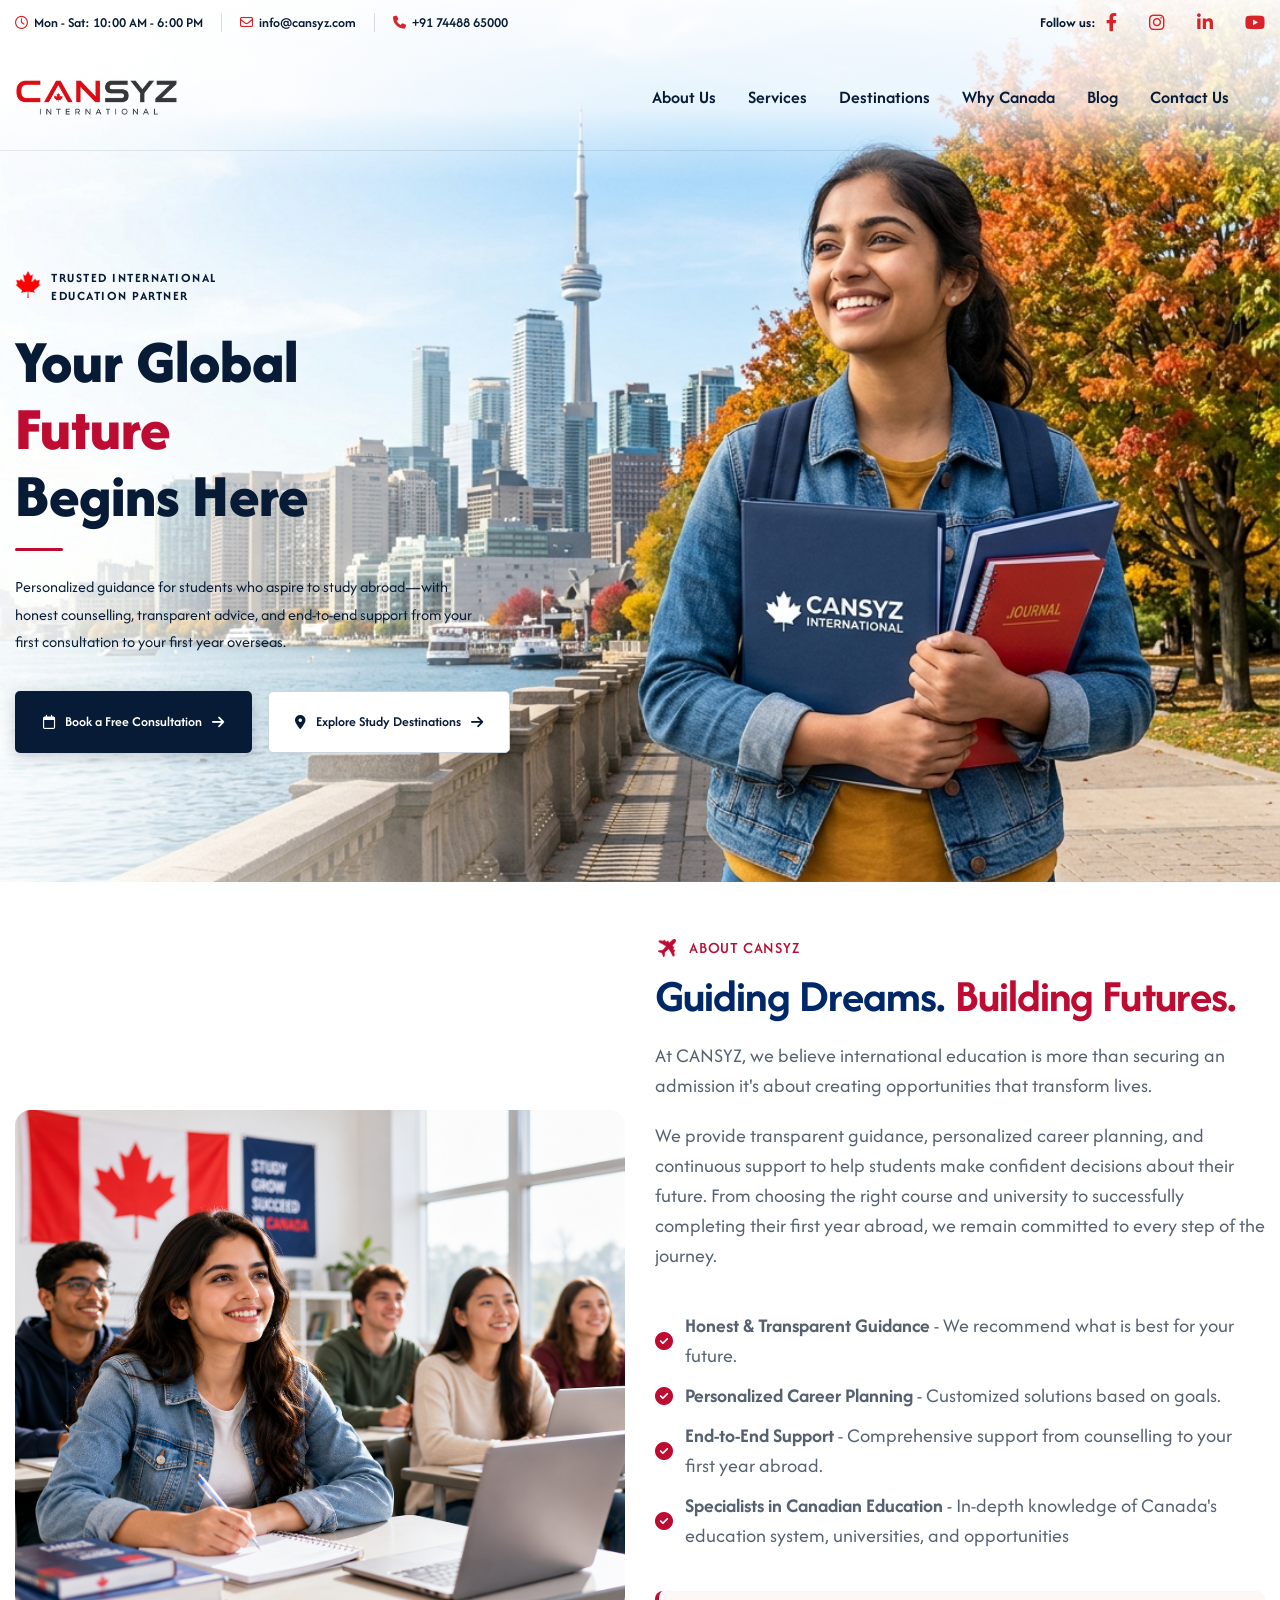
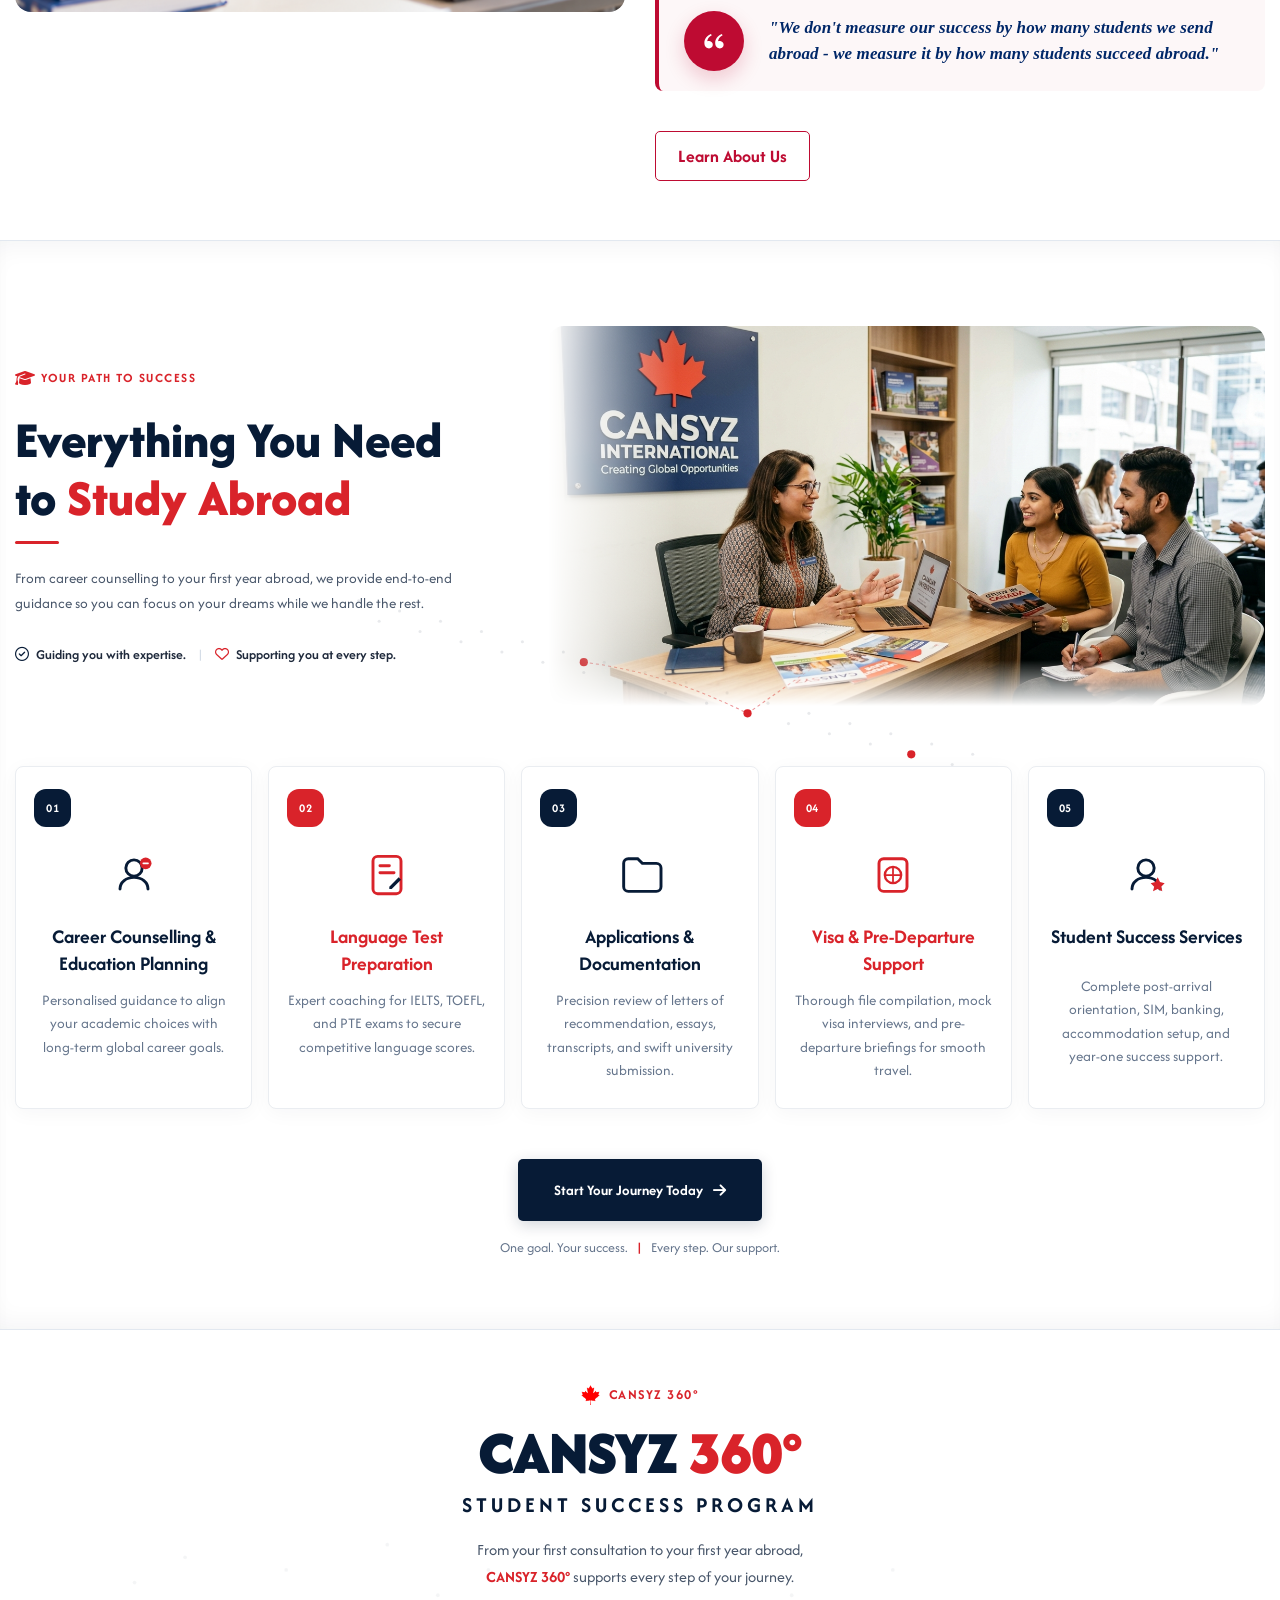
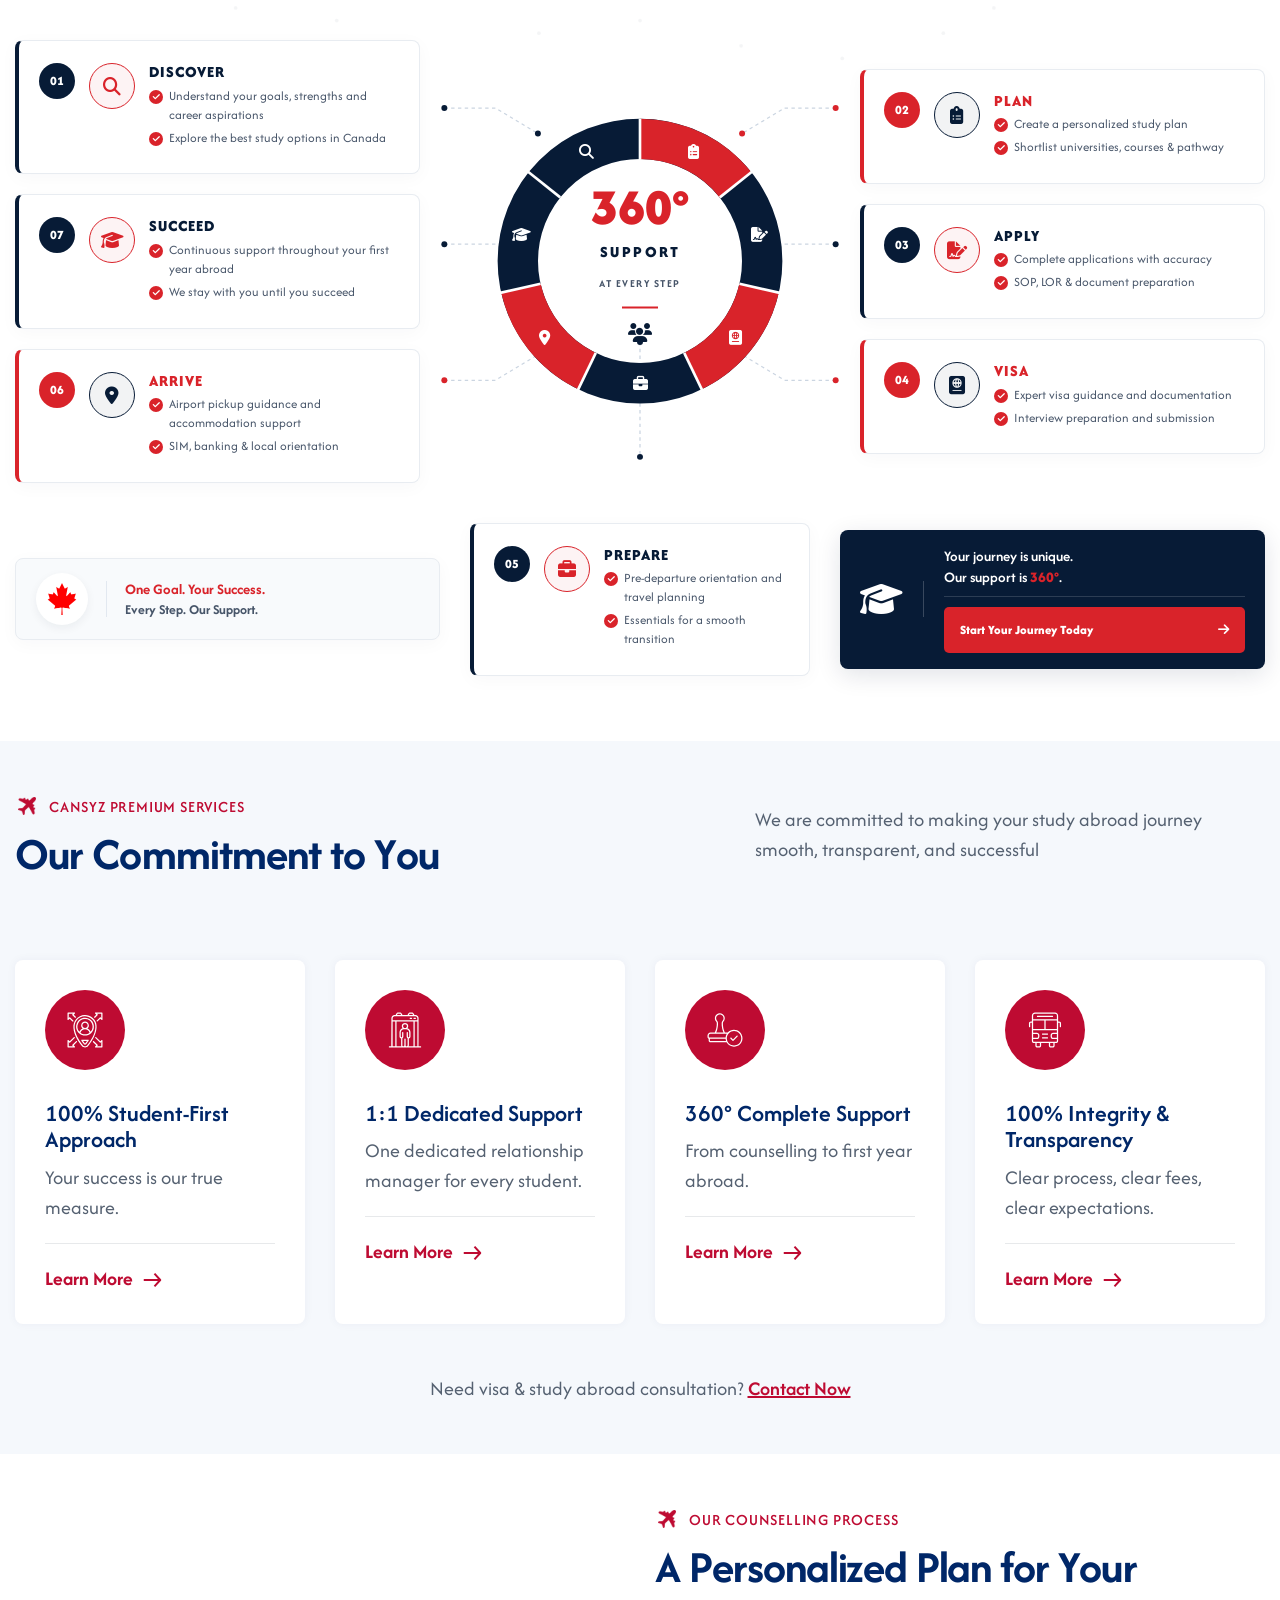
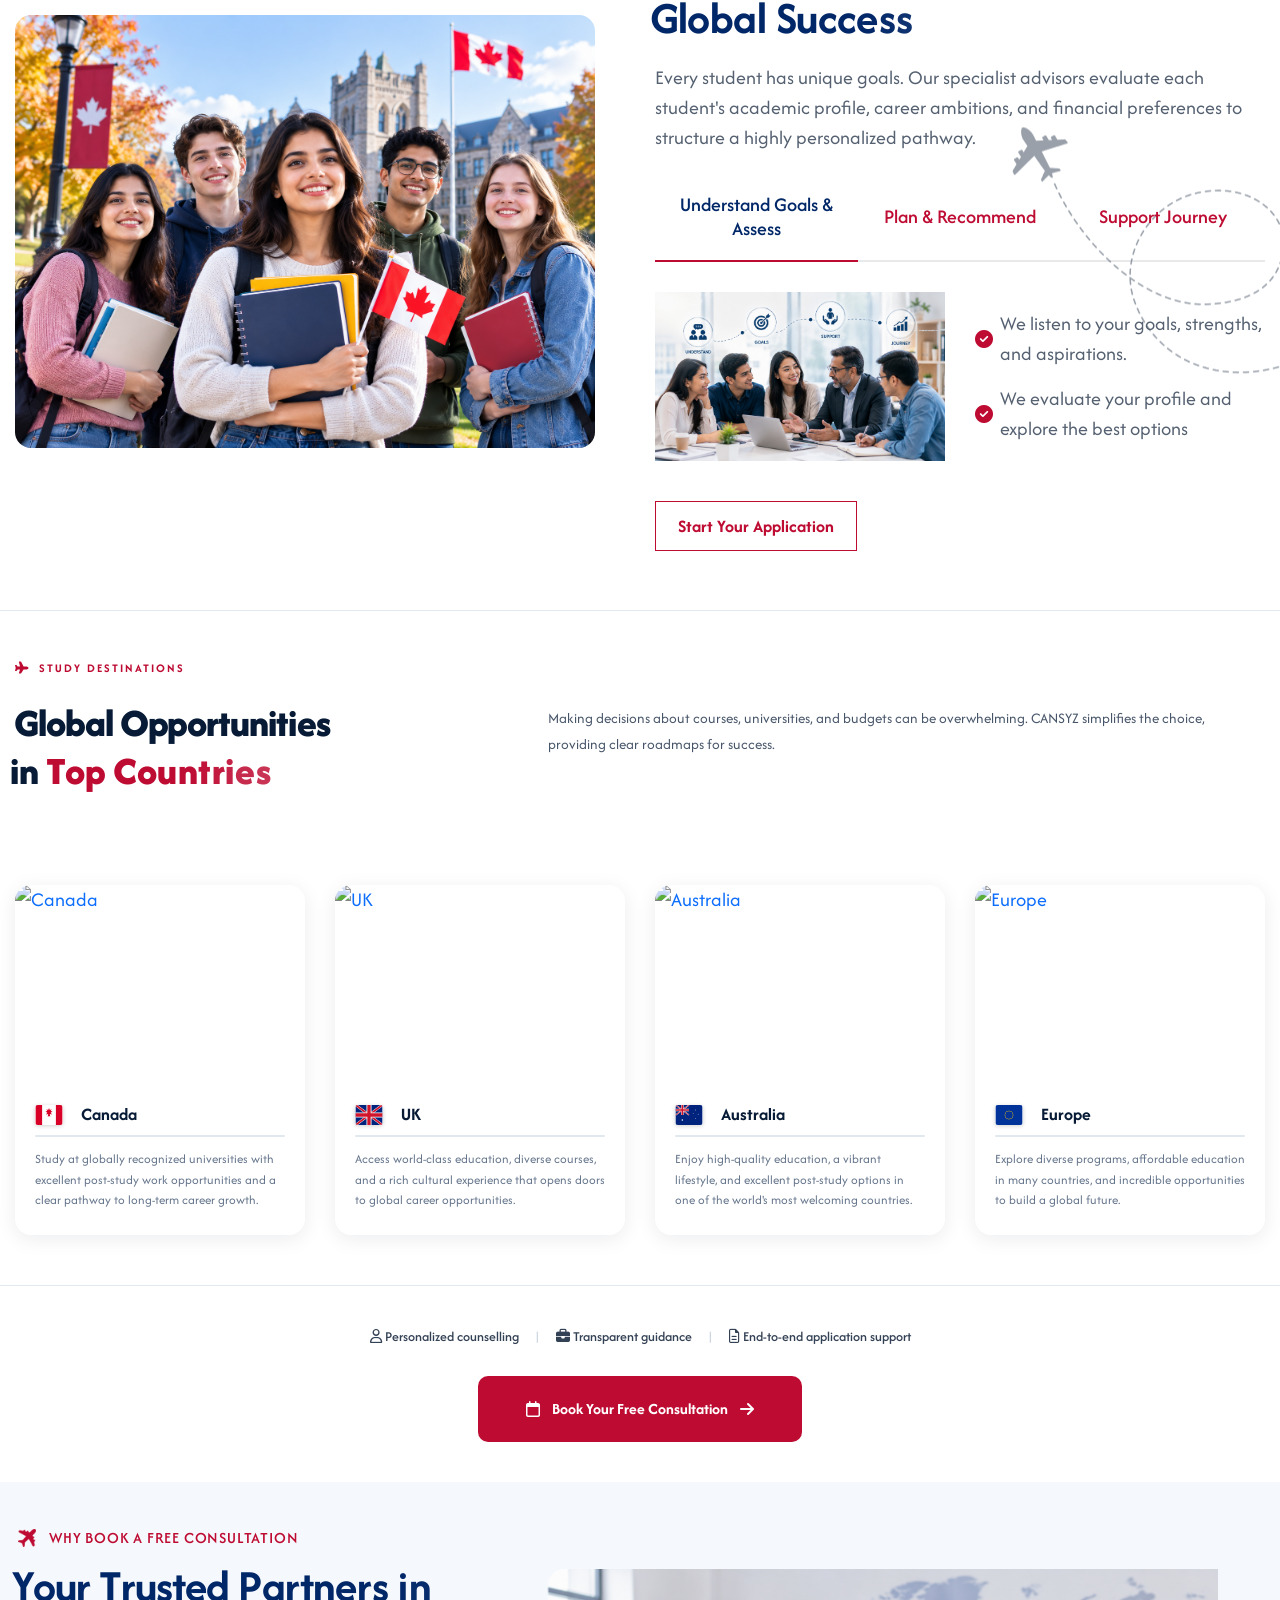
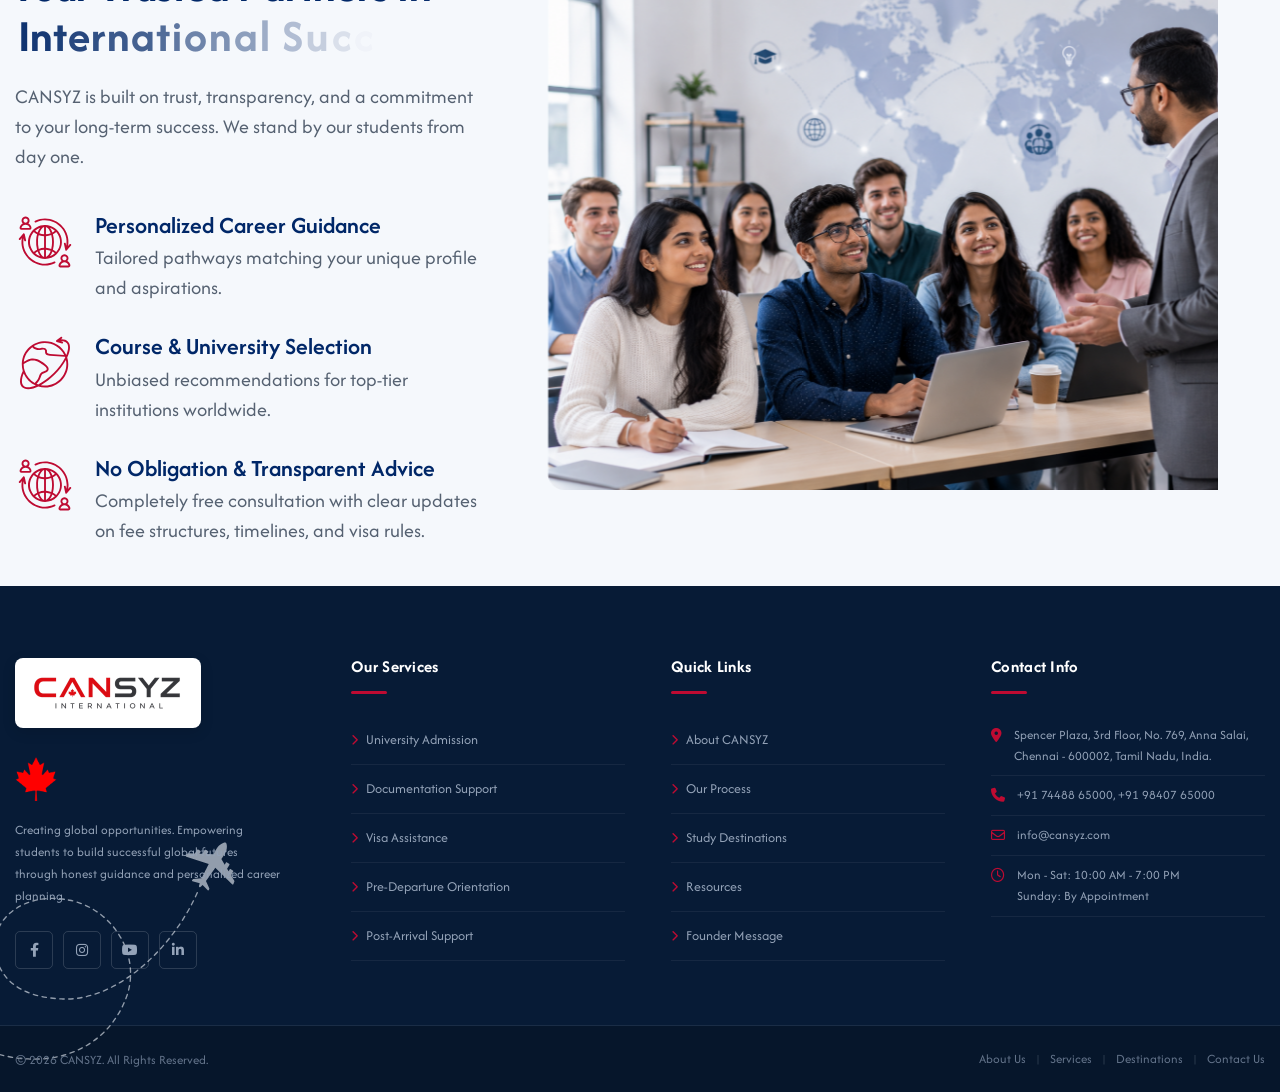
==== commit 8fd46721: "UI changes of banner" ====
--- a/index.html
+++ b/index.html
@@ -87,8 +87,7 @@
                     <!-- Main Menu Start -->
                     <div class="collapse navbar-collapse main-menu">
                         <div class="nav-menu-wrapper ms-auto">
-                            <ul class="navbar-nav ms-auto" id="menu">
-                                <li class="nav-item active-item"><a class="nav-link" href="./">Home</a></li>
+                            <ul class="navbar-nav ms-auto" id="menu">                               
                                 <li class="nav-item"><a class="nav-link" href="about.html">About Us</a></li>
                                 <li class="nav-item"><a class="nav-link" href="services.html">Services</a></li>
                                 <li class="nav-item"><a class="nav-link" href="countries.html">Destinations</a></li>
@@ -372,7 +371,7 @@
             <!-- Desktop Infographic Layout -->
             <div class="c360-infographic-container">
                 <!-- SVG Connectors Overlay -->
-                <svg class="c360-connectors-svg d-none d-lg-block" viewBox="0 0 1100 480">
+                <svg class="c360-connectors-svg d-none d-lg-block" viewBox="0 0 1100 520">
                     <!-- Card 01 to Discover (Top Left) -->
                     <path d="M 320 80 H 380 L 430 110" fill="none" stroke="#cbd5e1" stroke-width="1.5" stroke-dasharray="4 4" />
                     <circle cx="320" cy="80" r="3.5" fill="#071b36" />
@@ -1262,8 +1261,6 @@
                     </div>
                     <div class="col-md-6 col-12">
                         <div class="footer-bottom-nav">
-                            <a href="index.html">Home</a>
-                            <span class="fbn-sep">|</span>
                             <a href="about.html">About Us</a>
                             <span class="fbn-sep">|</span>
                             <a href="services.html">Services</a>
--- a/css/custom.css
+++ b/css/custom.css
@@ -264,7 +264,7 @@
 	position: absolute;
 	top: 50%;
 	left: 50%;
-	max-width: 66px;
+	max-width: 100px;
 	transform: translate(-50%, -50%);
 }
 
@@ -1025,7 +1025,7 @@
 /************************************/
 
 .about-us {
-	padding: 100px 0;
+	padding: 50px 0;
 }
 
 .about-us-images {
@@ -1173,7 +1173,7 @@
 
 .our-services {
 	background: var(--secondary-color);
-	padding: 100px 0;
+	padding: 50px 0;
 }
 
 .service-item {
@@ -1330,7 +1330,7 @@
 
 .our-consultancy {
 	position: relative;
-	padding: 100px 0;
+	padding: 50px 0;
 }
 
 .our-consultancy::before {
@@ -1943,7 +1943,7 @@
 
 .why-choose-us {
 	background: var(--secondary-color);
-	padding: 100px 0;
+	padding: 40px 0;
 }
 
 .why-choose-content {
@@ -6082,7 +6082,7 @@
 /* Section Container */
 .c360-redesign {
 	position: relative;
-	padding: 85px 0 65px;
+	padding: 50px 0 65px;
 	background: linear-gradient(rgba(255, 255, 255, 0.90), rgba(255, 255, 255, 0.90)),
 		url('../images/global_journey_parallax_bg.png') no-repeat center center;
 	background-size: cover;
@@ -6183,6 +6183,7 @@
 	height: 100%;
 	pointer-events: none;
 	z-index: 1;
+	overflow: visible !important;
 }
 
 /* Infographic 3-Column Layout */
@@ -9072,7 +9073,7 @@
 .hero-desc {
 	font-family: 'Afacad Flux', sans-serif !important;
 	font-size: 16px;
-	color: #475569;
+	color: #071b36;
 	line-height: 1.7;
 	max-width: 460px;
 	margin-bottom: 36px;
@@ -9167,7 +9168,8 @@
 	}
 	.hero-new::before {
 		width: 100%;
-		background: linear-gradient(180deg, rgba(255,255,255,0.95) 0%, rgba(255,255,255,0.85) 100%);
+		height: 100%;
+		background: linear-gradient(90deg, rgba(255,255,255,0.92) 0%, rgba(255,255,255,0.88) 50%, rgba(255,255,255,0.75) 100%);
 	}
 	.hero-content-new { padding: 20px 24px !important; }
 	.hero-heading { font-size: 38px; }
@@ -9182,7 +9184,7 @@
 .pts-section-new {
 	background: #ffffff;
 	position: relative;
-	padding: 85px 0 75px;
+	padding: 85px 0 50px;
 	overflow: hidden;
 	border-top: 1px solid #e2e8f0;
 	border-bottom: 1px solid #e2e8f0;
@@ -9372,7 +9374,7 @@
 
 .pts-card-heading {
 	font-family: 'Afacad Flux', sans-serif !important;
-	font-size: 15px;
+	font-size: 20px;
 	font-weight: 700;
 	color: #071b36;
 	line-height: 1.35;
@@ -9386,7 +9388,7 @@
 
 .pts-card-text {
 	font-family: 'Afacad Flux', sans-serif !important;
-	font-size: 13px;
+	font-size: 15px;
 	color: #64748b;
 	line-height: 1.55;
 	margin: 0;
@@ -9491,7 +9493,7 @@
 .dest-redesign {
 	background: #ffffff;
 	position: relative;
-	padding: 90px 0 80px;
+	padding: 40px 0 40px;
 	overflow: hidden;
 	border-top: 1px solid #e2e8f0;
 }
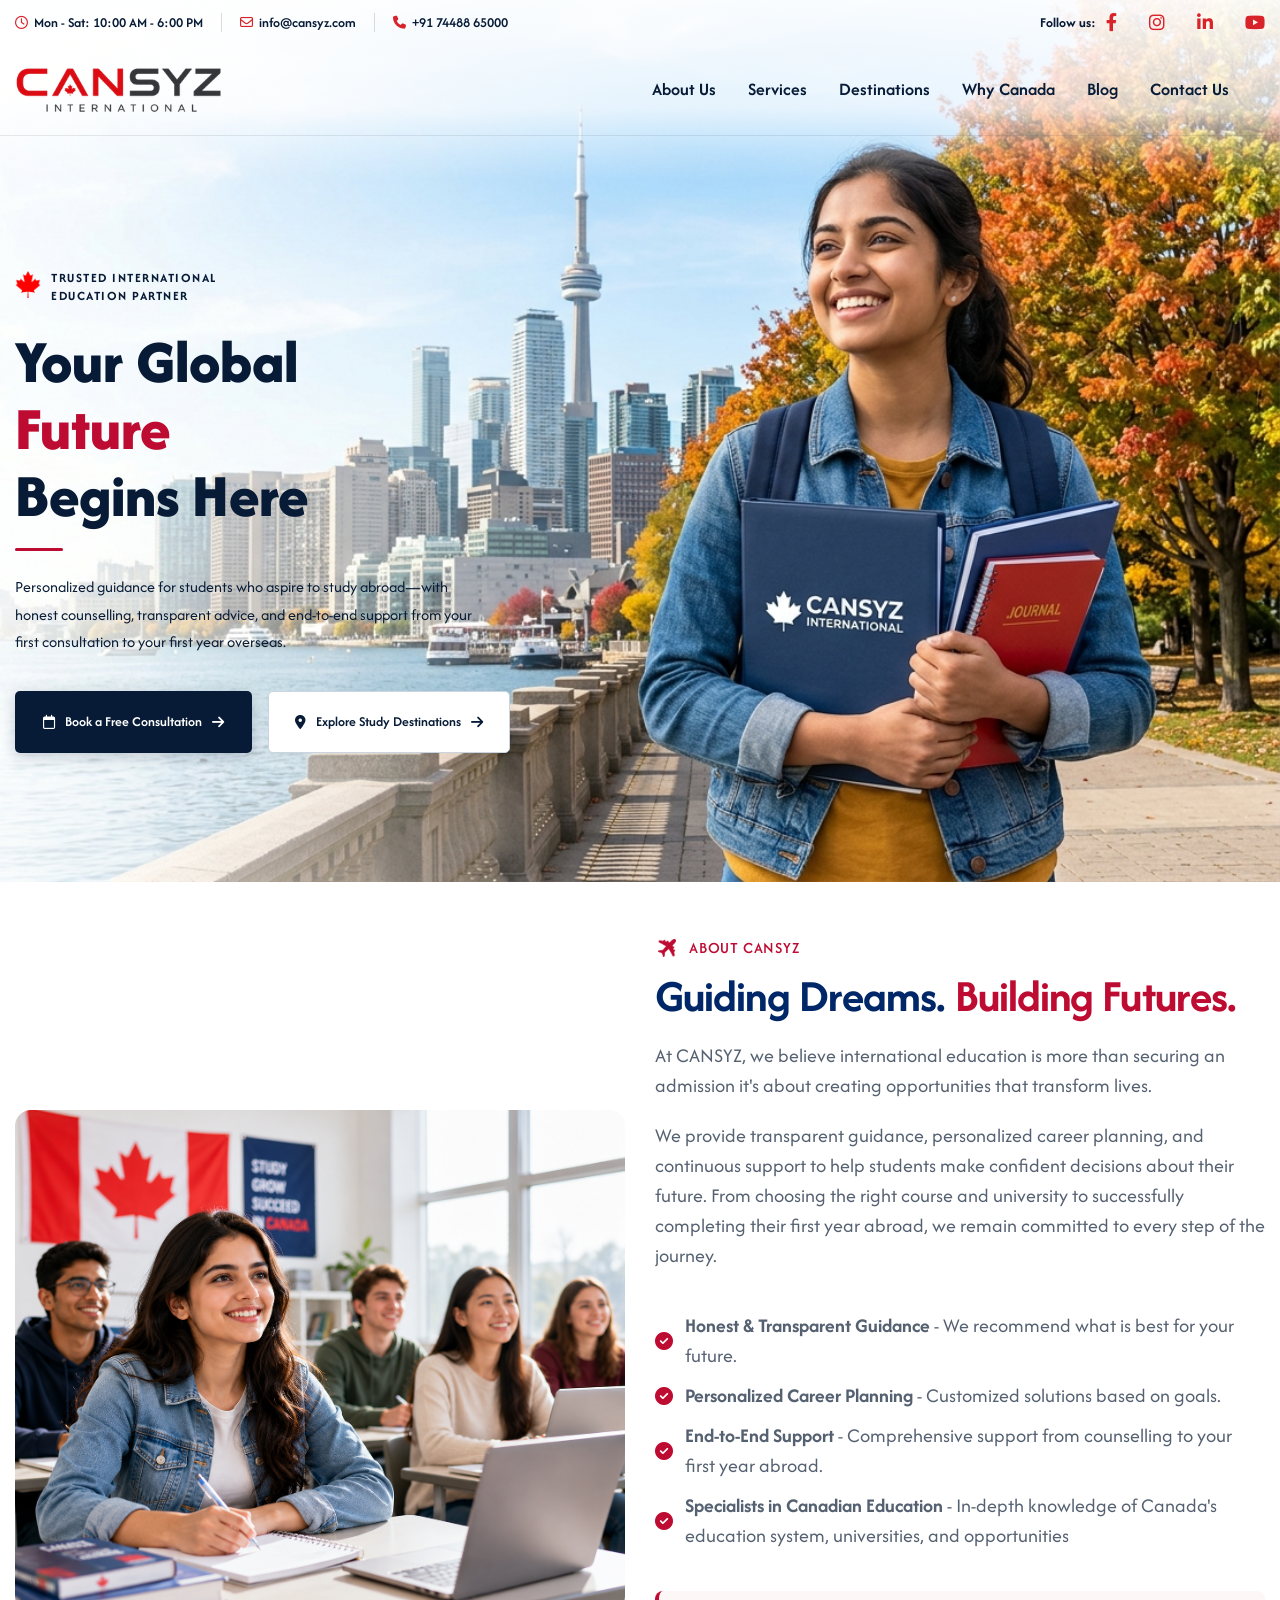
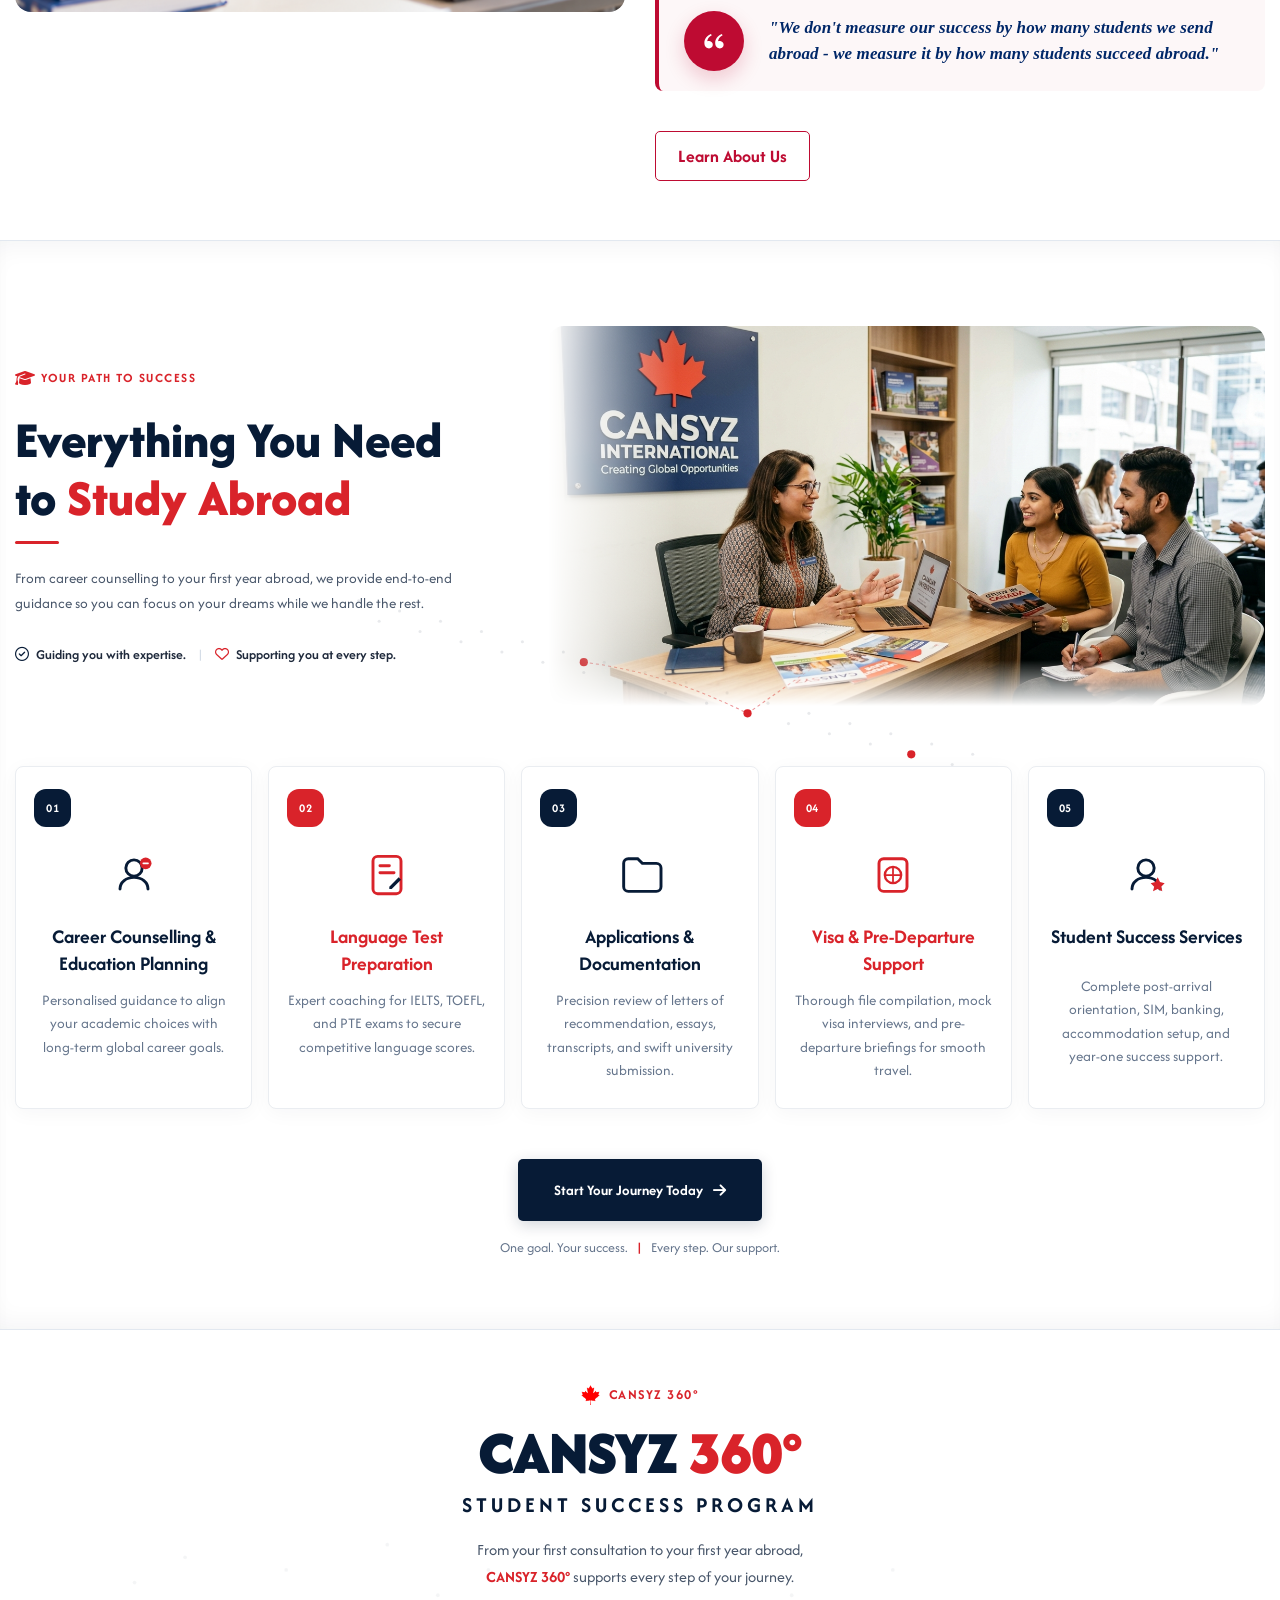
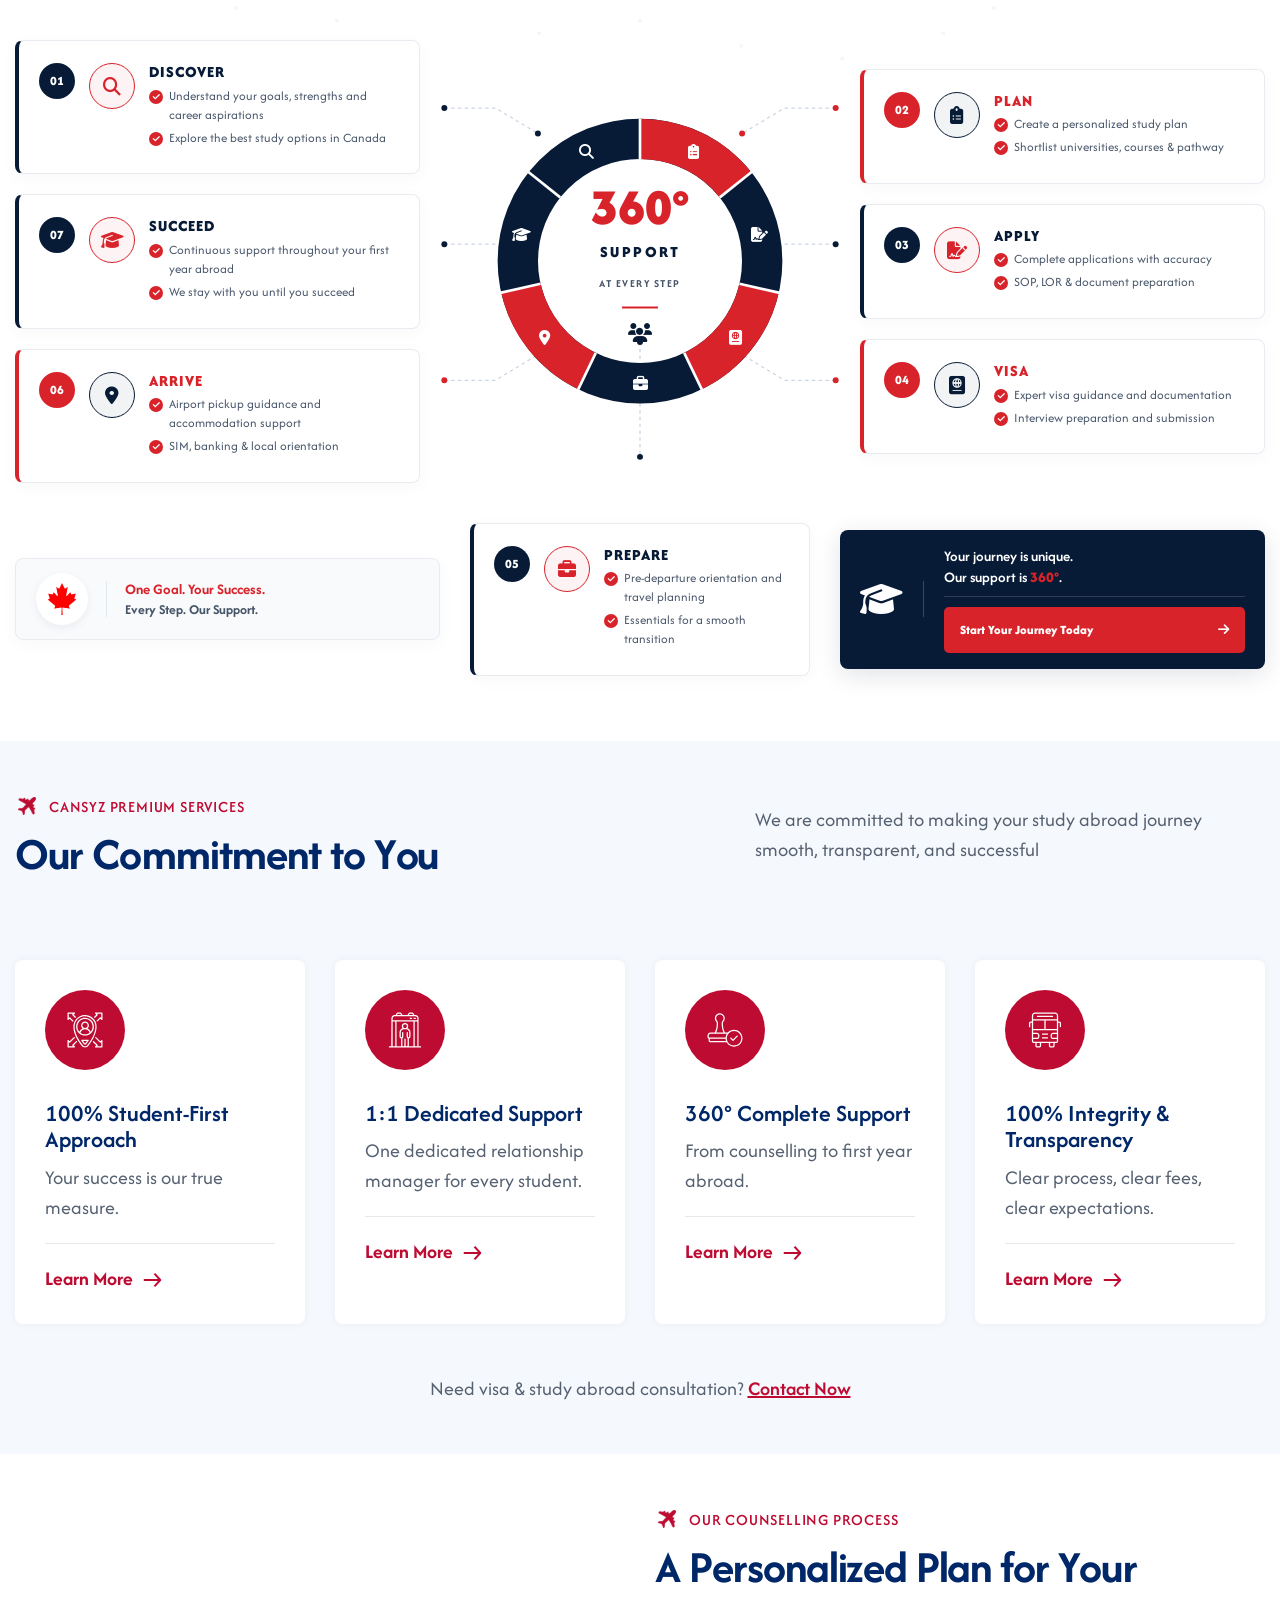
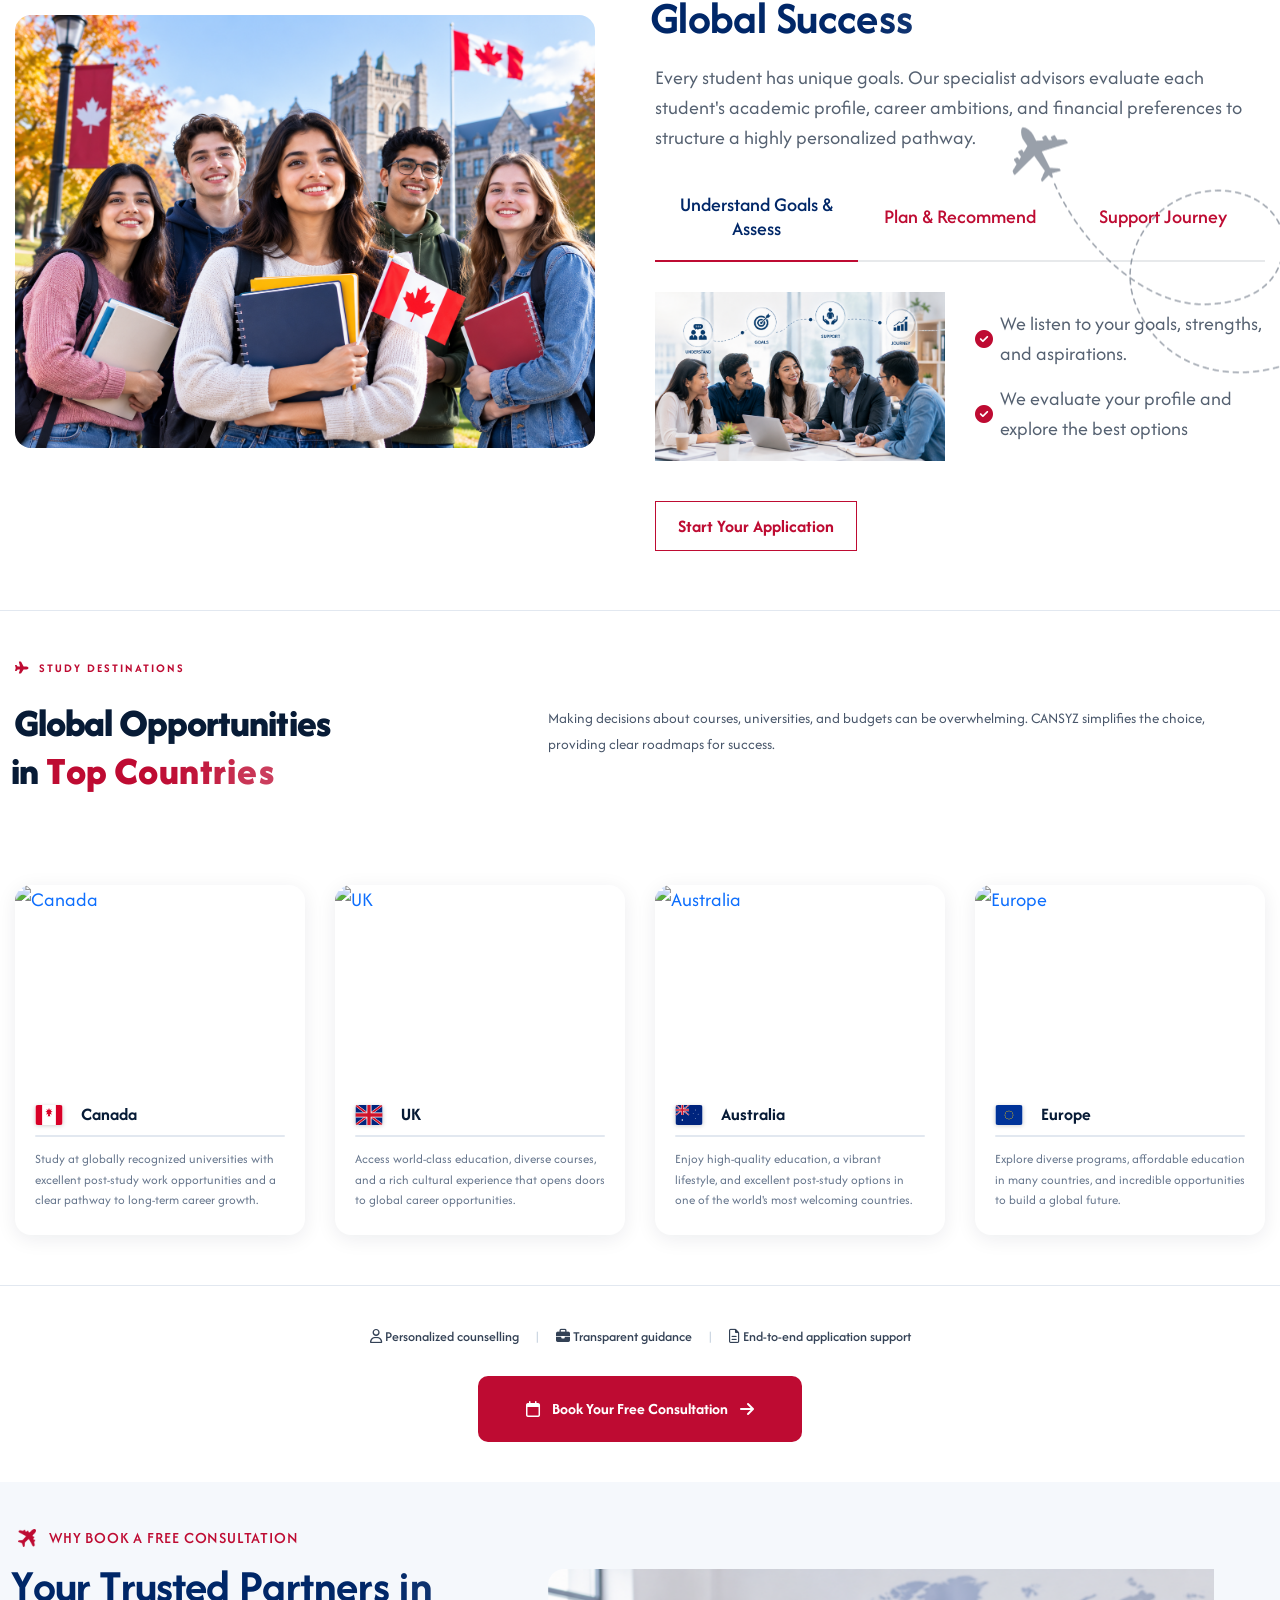
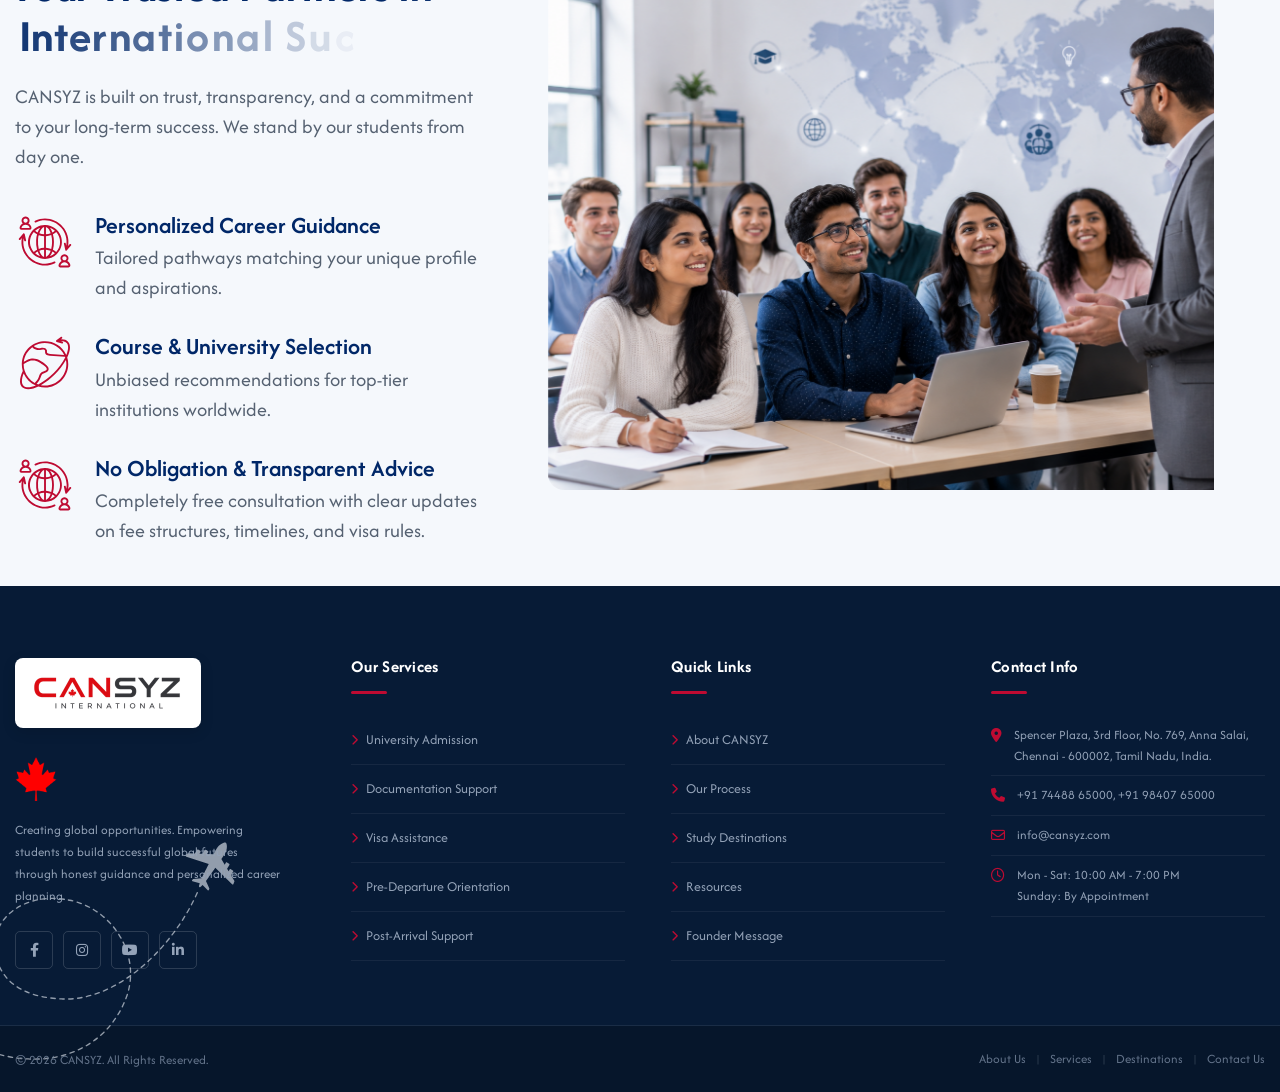
==== commit e424c97d: "headersections" ====
--- a/index.html
+++ b/index.html
@@ -81,7 +81,7 @@
             <nav class="navbar navbar-expand-lg">
                 <div class="container">
                     <!-- Logo Start -->
-                    <a class="navbar-brand" href="./"><img src="images/cansys-international-logo.png" alt="CANSYZ Logo" style="max-height: 55px;"></a>
+                    <a class="navbar-brand" href="./"><img src="images/cansys-international-logo.png" alt="CANSYZ Logo" style="max-height: 70px;"></a>
                     <!-- Logo End -->
 
                     <!-- Main Menu Start -->
--- a/css/custom.css
+++ b/css/custom.css
@@ -488,7 +488,7 @@
 }
 
 .navbar {
-	padding: 25px 0;
+	padding: 10px 0;
 	align-items: center;
 }
 
@@ -4670,7 +4670,7 @@
 	}
 
 	.navbar {
-		padding: 20px 0;
+		padding: 5px 0;
 	}
 
 	.main-menu ul li.highlighted-menu {
@@ -6183,7 +6183,6 @@
 	height: 100%;
 	pointer-events: none;
 	z-index: 1;
-	overflow: visible !important;
 }
 
 /* Infographic 3-Column Layout */
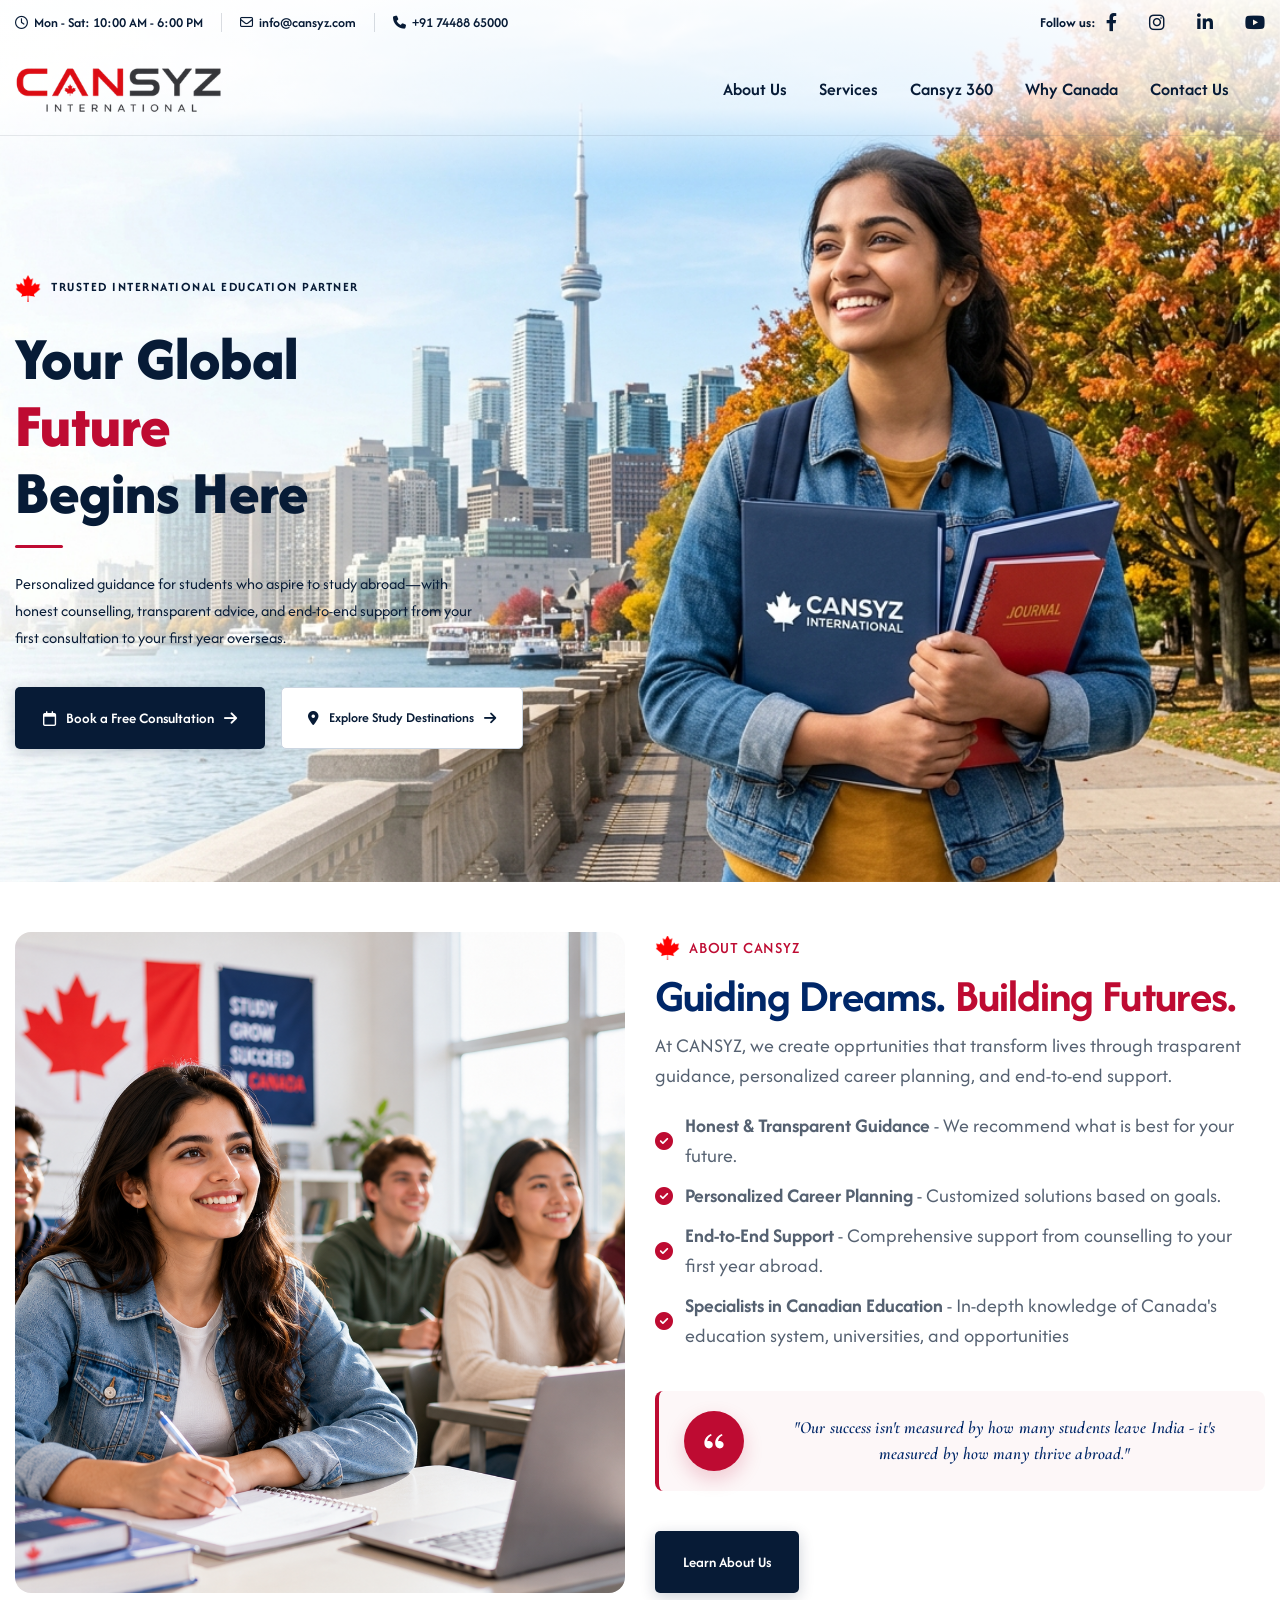
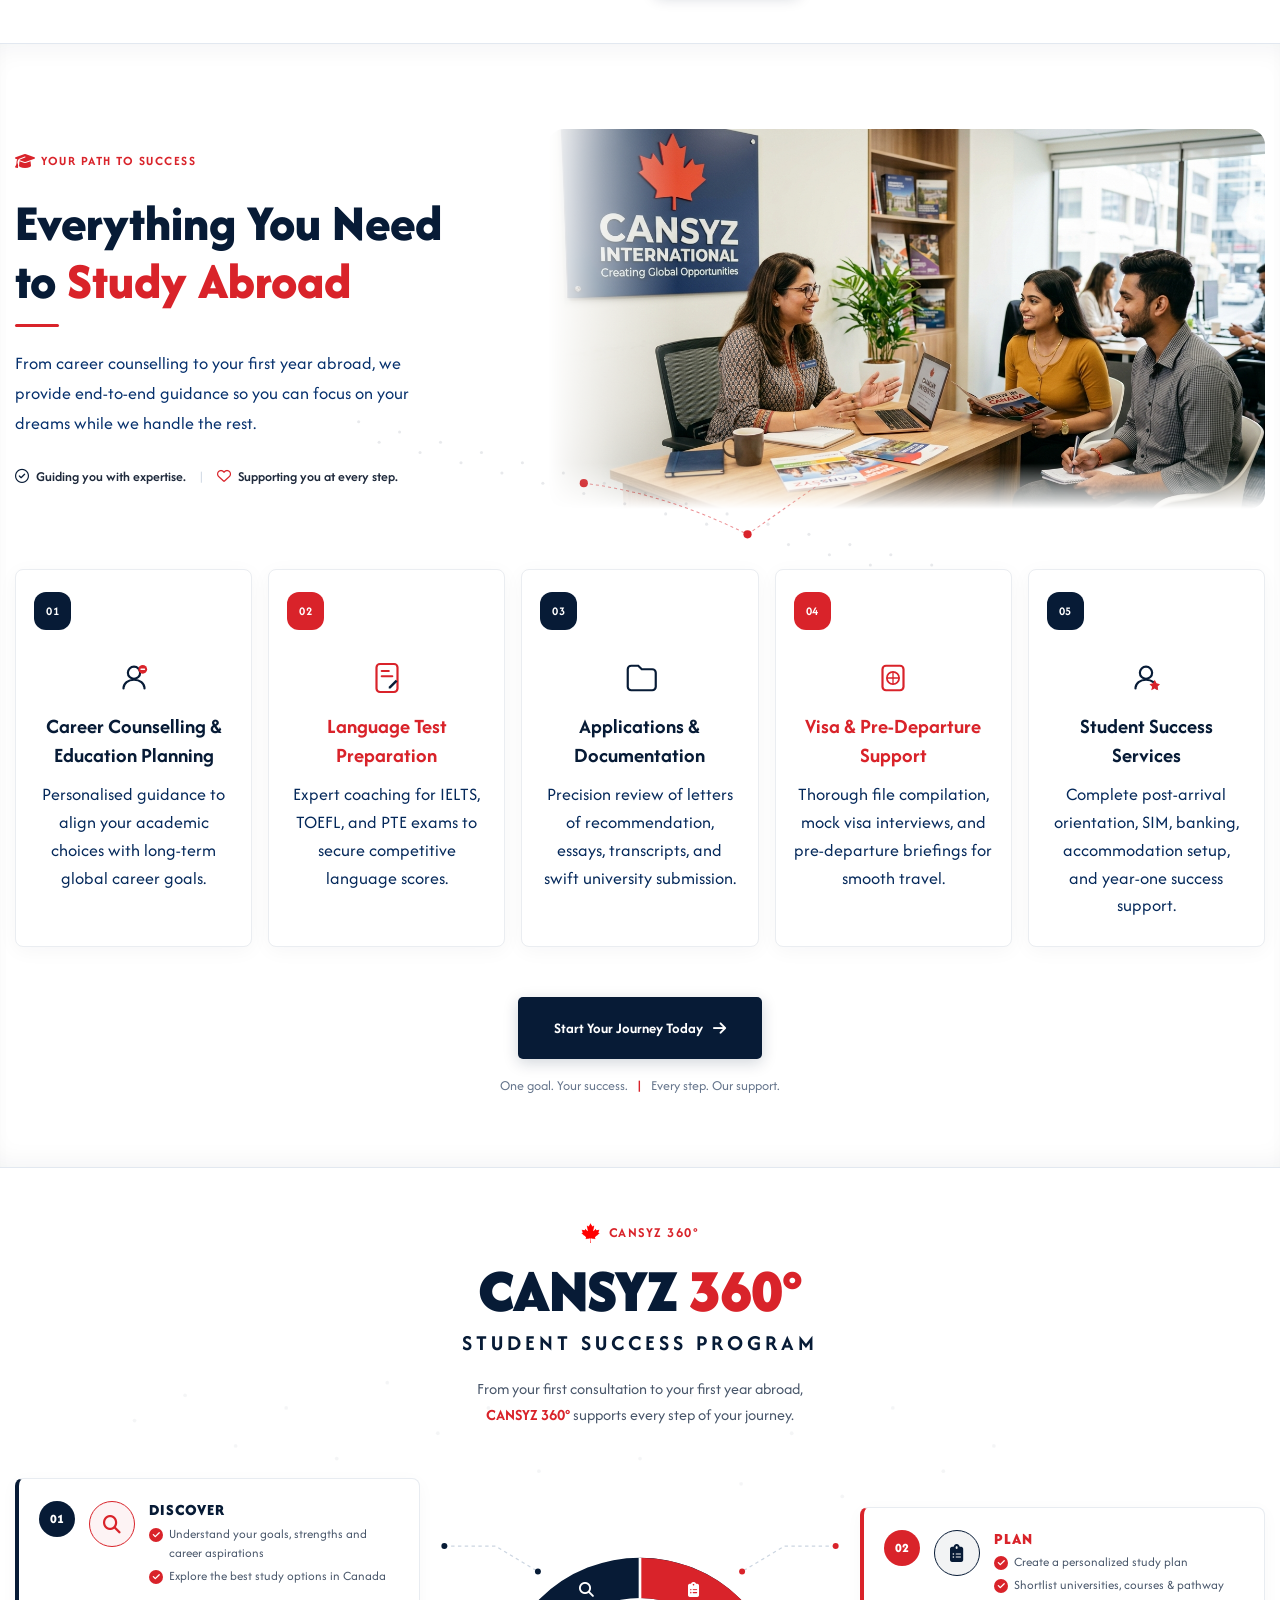
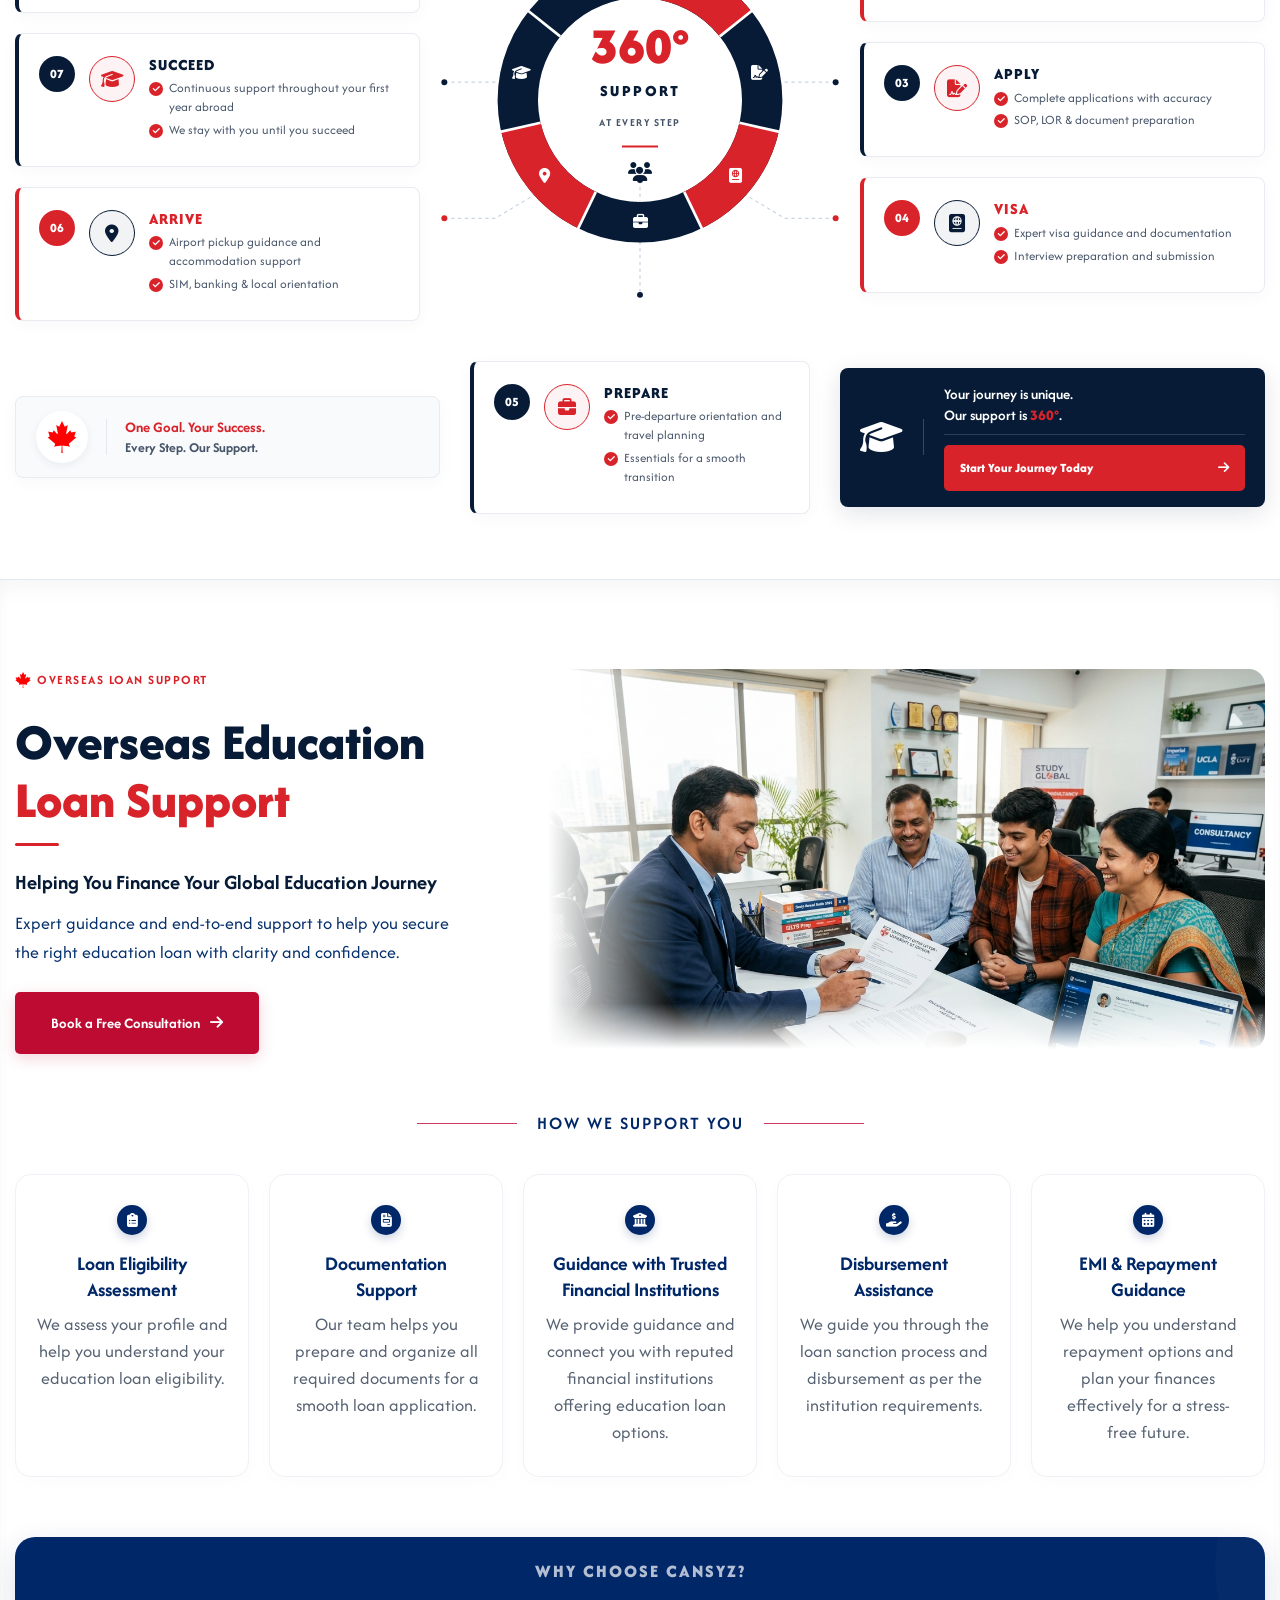
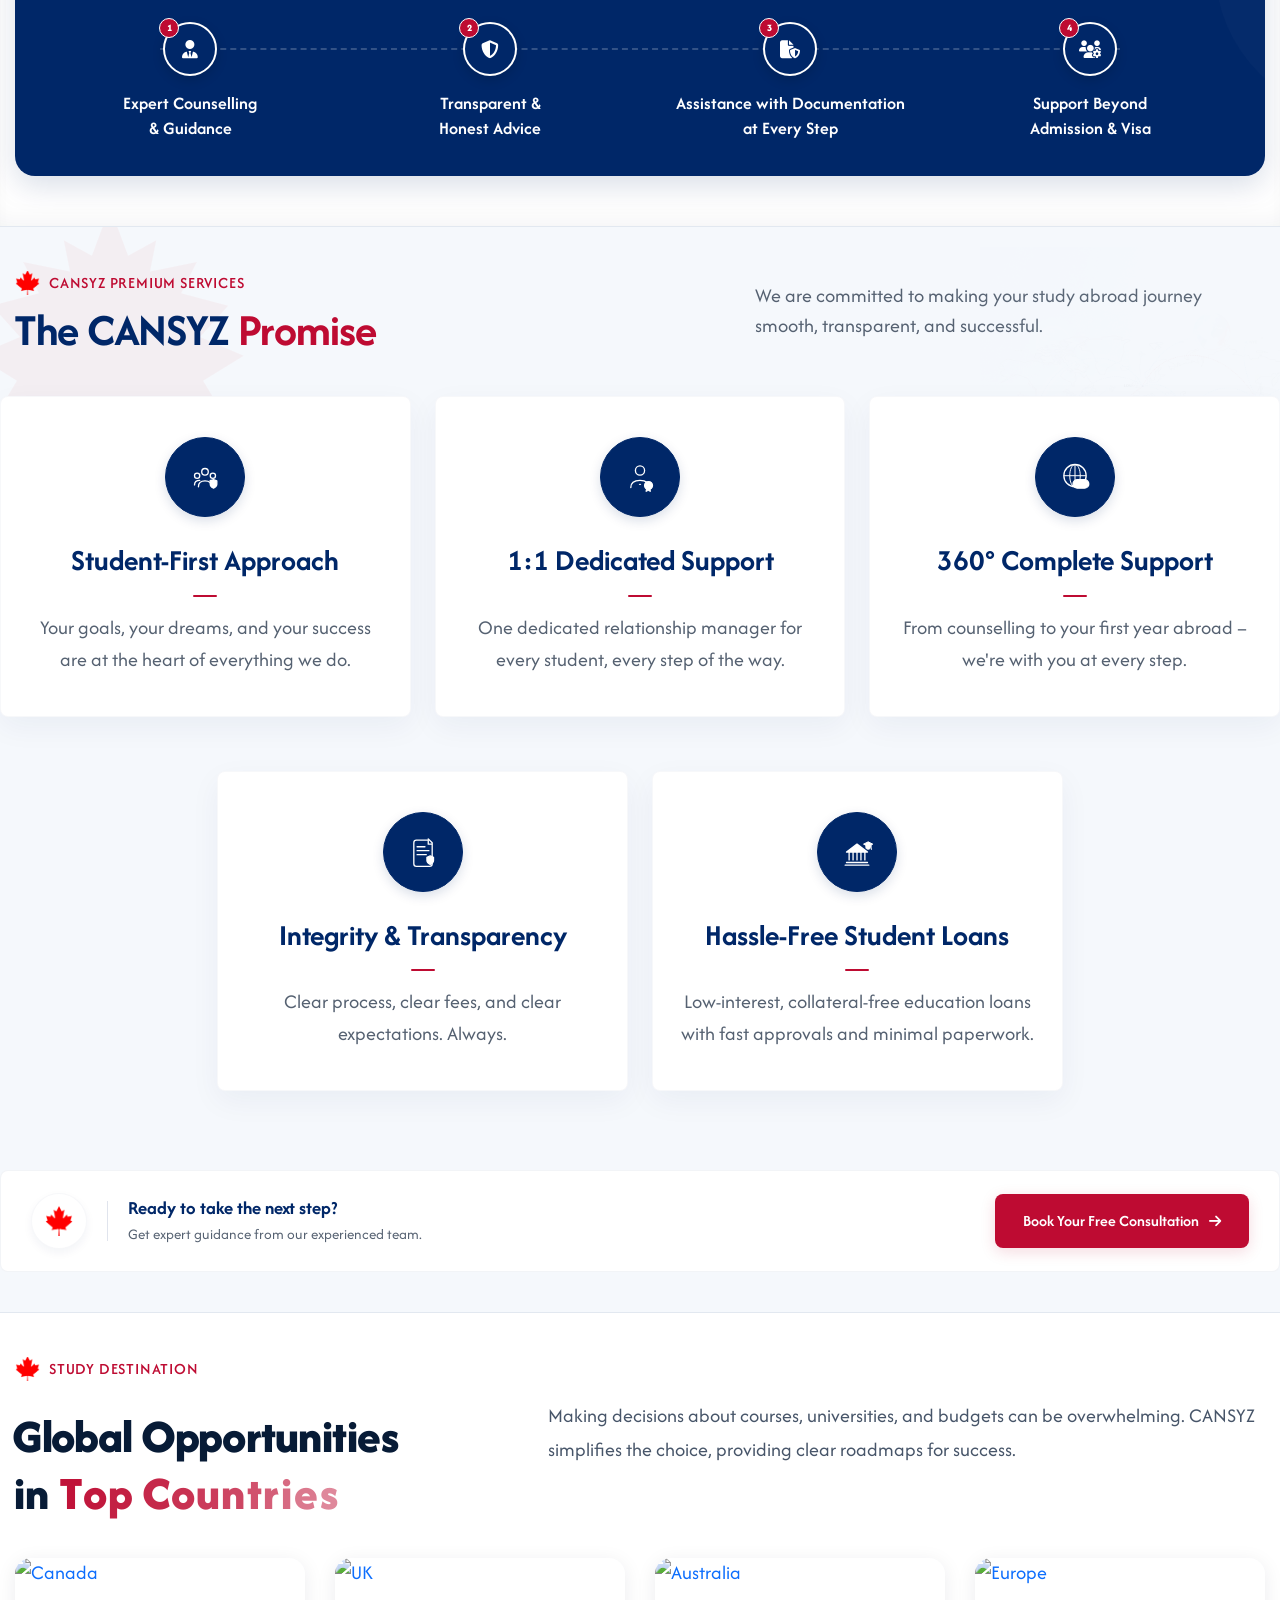
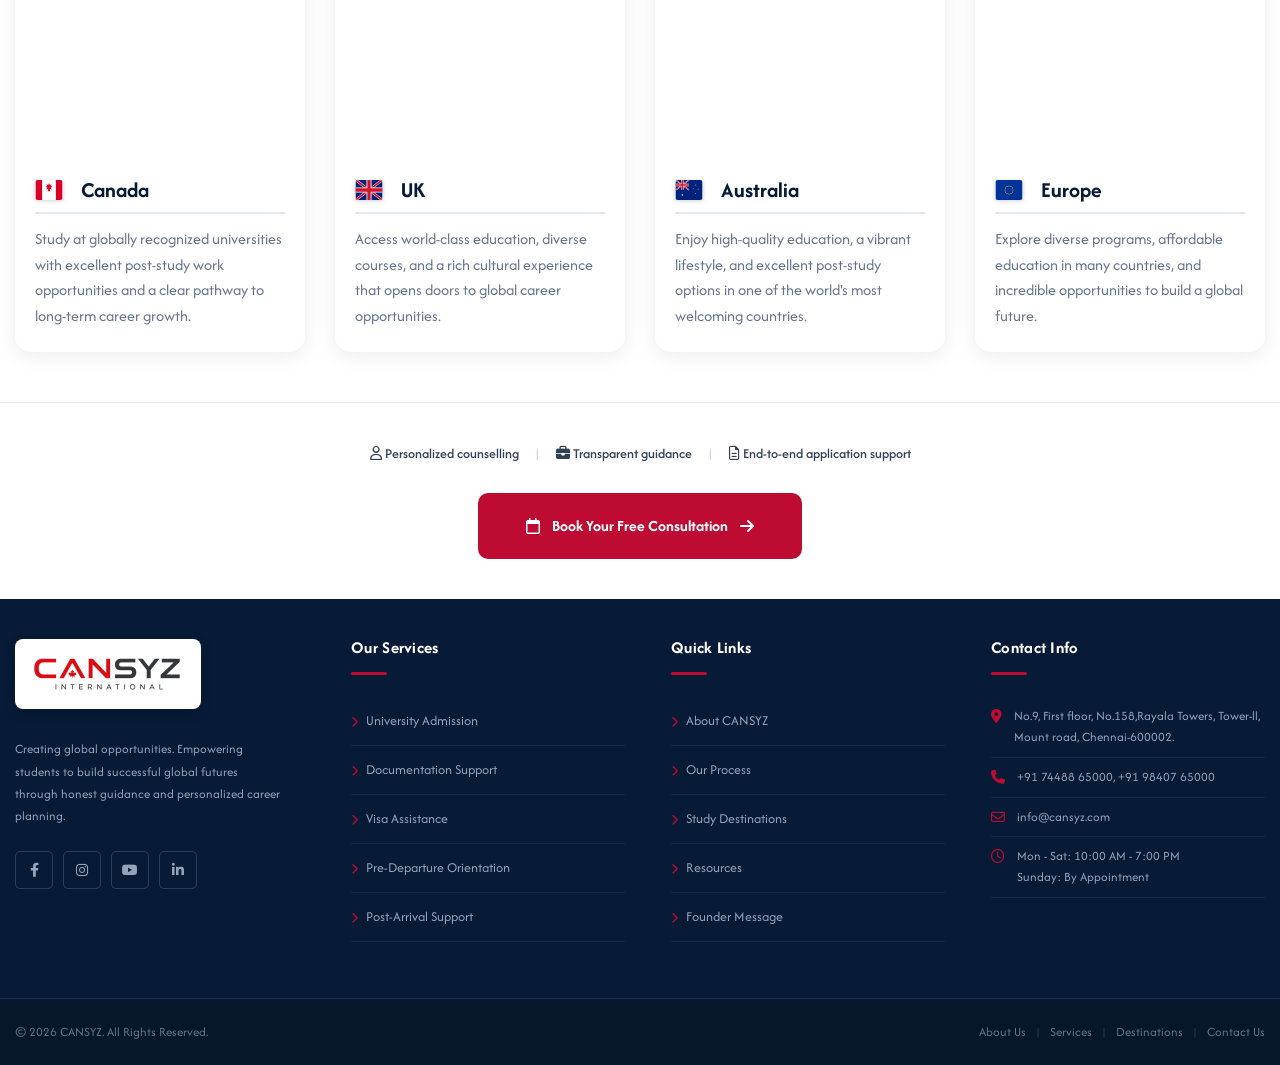
==== commit 16f49663: "new page details" ====
--- a/index.html
+++ b/index.html
@@ -16,7 +16,7 @@
     <!-- Google Fonts Css-->
     <link rel="preconnect" href="https://fonts.googleapis.com">
     <link rel="preconnect" href="https://fonts.gstatic.com" crossorigin>
-    <link href="https://fonts.googleapis.com/css2?family=Afacad+Flux:wght@100..1000&display=swap" rel="stylesheet">
+    <link href="https://fonts.googleapis.com/css2?family=Afacad+Flux:wght@100..1000&family=Cormorant+Garamond:ital,wght@0,300;0,400;0,500;0,600;0,700;1,300;1,400;1,500;1,600;1,700&display=swap" rel="stylesheet">
     <!-- Bootstrap Css -->
     <link href="css/bootstrap.min.css" rel="stylesheet" media="screen">
     <!-- SlickNav Css -->
@@ -37,11 +37,7 @@
 
 <body>
 
-    <!-- Preloader Start -->
-    <div class="preloader">
-        <div class="loading-container">
-            <div class="loading"></div>
-            <div id="loading-icon"><img src="images/Flag_of_Canada_leaf.webp" alt="" class="canada-loader-leaf"></div>
+    <div id="loading-icon"><img src="images/Flag_of_Canada_leaf.webp" alt="" class="canada-loader-leaf"></div>
         </div>
     </div>
     <!-- Preloader End -->
@@ -90,9 +86,8 @@
                             <ul class="navbar-nav ms-auto" id="menu">                               
                                 <li class="nav-item"><a class="nav-link" href="about.html">About Us</a></li>
                                 <li class="nav-item"><a class="nav-link" href="services.html">Services</a></li>
-                                <li class="nav-item"><a class="nav-link" href="countries.html">Destinations</a></li>
+                                <li class="nav-item"><a class="nav-link" href="cansyz-360.html">Cansyz 360</a></li>
                                 <li class="nav-item"><a class="nav-link" href="why-canada.html">Why Canada</a></li>
-                                <li class="nav-item"><a class="nav-link" href="#">Blog</a></li>
                                 <li class="nav-item"><a class="nav-link" href="contact.html">Contact Us</a></li>
                             </ul>
                         </div>
@@ -120,7 +115,7 @@
                     <div class="hero-content-new">
                         <div class="hero-badge wow fadeInUp">
                             <img src="images/Flag_of_Canada_leaf.webp" alt="Canada Maple Leaf" class="hero-badge-leaf">
-                            <span>TRUSTED INTERNATIONAL<br>EDUCATION PARTNER</span>
+                            <span>TRUSTED INTERNATIONAL EDUCATION PARTNER</span>
                         </div>
                         <h1 class="hero-heading wow fadeInUp" data-wow-delay="0.1s">
                             Your Global<br>
@@ -154,7 +149,7 @@
     <!-- About Us Section Start -->
     <div class="about-us">
         <div class="container">
-            <div class="row align-items-center">
+            <div class="row">
                 <div class="col-lg-6">
                     <!-- About Us Single Image Start -->
                     <div class="about-single-img-wrap">
@@ -174,15 +169,8 @@
                             <h2 class="text-anime-style-3" data-cursor="-opaque">Guiding Dreams. <span
                                     style="color:#BE0B32">Building
                                     Futures.</span></h2>
-                            <p class="wow fadeInUp" data-wow-delay="0.2s">At CANSYZ, we believe international education
-                                is more than securing an admission it&#39;s about creating opportunities that transform
-                                lives.</p>
-                            <p>We provide transparent guidance, personalized career planning, and continuous support to
-                                help students make confident decisions about their future. From choosing the right
-                                course and
-                                university to successfully completing their first year abroad, we remain committed to
-                                every
-                                step of the journey.</p>
+                            <p class="wow fadeInUp" data-wow-delay="0.2s">At CANSYZ, we create opprtunities that transform lives through trasparent guidance, personalized career planning, and end-to-end support.
+                            </p>
                         </div>
                         <!-- Section Title End -->
 
@@ -209,15 +197,14 @@
                                 <img src="images/icon-blockquote.svg" alt="Quote Icon">
                             </div>
                             <div class="about-quote-content">
-                                <p class="quote-text">"We don't measure our success by how many students we send abroad
-                                    - we measure it by how many students succeed abroad."</p>
+                                <p class="quote-text">"Our success isn't measured by how many students leave India - it's measured by how many thrive abroad."</p>
                             </div>
                         </div>
                         <!-- About Experience Box End -->
 
                         <!-- About Us Button Start -->
                         <div class="about-us-btn wow fadeInUp" data-wow-delay="0.6s">
-                            <a href="about.html" class="btn-default">Learn About Us</a>
+                            <a href="about.html" class="hero-btn-primary">Learn About Us</a>
                         </div>
                         <!-- About Us Button End -->
                     </div>
@@ -705,88 +692,286 @@
     </div>
     <!-- CANSYZ 360 Section End -->
 
+    <!-- Overseas Education Loan Support Section Start -->
+    <div class="overseas-loan-section">
+        <div class="container">
+            <!-- Part 1: Main Banner Row -->
+            <div class="row align-items-center loan-main-row">
+                <!-- Text Content -->
+                <div class="col-lg-5 col-md-12">
+                    <div class="loan-content wow fadeInLeft">
+                        <div class="loan-badge">
+                            <img src="images/Flag_of_Canada_leaf.webp" alt="Canada Maple Leaf" class="loan-badge-leaf">
+                            <span>OVERSEAS LOAN SUPPORT</span>
+                        </div>
+                        <h2 class="loan-heading">
+                            Overseas Education<br>
+                            <span class="loan-highlight">Loan Support</span>
+                        </h2>
+                        <div class="loan-red-underline"></div>
+                        <h3 class="loan-subheading">Helping You Finance Your Global Education Journey</h3>
+                        <p class="loan-desc">
+                            Expert guidance and end-to-end support to help you secure the right education loan with clarity and confidence.
+                        </p>
+                        <div class="loan-btns">
+                            <a href="services.html" class="loan-btn-primary">
+                                Book a Free Consultation
+                                <i class="fa-solid fa-arrow-right"></i>
+                            </a>
+                        </div>
+                    </div>
+                </div>
+                <!-- Image Column -->
+                <div class="col-lg-7 col-md-12">
+                    <div class="loan-img-container wow fadeInRight" data-wow-delay="0.2s">
+                        <img src="images/overseas-education-loan.jpg" alt="Overseas Education Loan Support" class="loan-shaded-img">
+                    </div>
+                </div>
+            </div>
+
+            <!-- Part 2: "HOW WE SUPPORT YOU" Divider & Cards -->
+            <div class="support-title-wrapper wow fadeInUp" data-wow-delay="0.3s">
+                <div class="support-title-line"></div>
+                <h3 class="support-title-text">HOW WE SUPPORT YOU</h3>
+                <div class="support-title-line"></div>
+            </div>
+
+            <div class="loan-support-grid">
+                <!-- Card 1: Loan Eligibility Assessment -->
+                <div class="loan-support-card wow fadeInUp" data-wow-delay="0.1s">
+                    <div class="loan-card-icon-box">
+                        <i class="fa-solid fa-clipboard-list"></i>
+                    </div>
+                    <h4>Loan Eligibility<br>Assessment</h4>
+                    <p>We assess your profile and help you understand your education loan eligibility.</p>
+                </div>
+
+                <!-- Card 2: Documentation Support -->
+                <div class="loan-support-card wow fadeInUp" data-wow-delay="0.2s">
+                    <div class="loan-card-icon-box">
+                        <i class="fa-solid fa-file-invoice"></i>
+                    </div>
+                    <h4>Documentation<br>Support</h4>
+                    <p>Our team helps you prepare and organize all required documents for a smooth loan application.</p>
+                </div>
+
+                <!-- Card 3: Guidance with Trusted Financial Institutions -->
+                <div class="loan-support-card wow fadeInUp" data-wow-delay="0.3s">
+                    <div class="loan-card-icon-box">
+                        <i class="fa-solid fa-building-columns"></i>
+                    </div>
+                    <h4>Guidance with Trusted<br>Financial Institutions</h4>
+                    <p>We provide guidance and connect you with reputed financial institutions offering education loan options.</p>
+                </div>
+
+                <!-- Card 4: Disbursement Assistance -->
+                <div class="loan-support-card wow fadeInUp" data-wow-delay="0.4s">
+                    <div class="loan-card-icon-box">
+                        <i class="fa-solid fa-hand-holding-dollar"></i>
+                    </div>
+                    <h4>Disbursement<br>Assistance</h4>
+                    <p>We guide you through the loan sanction process and disbursement as per the institution requirements.</p>
+                </div>
+
+                <!-- Card 5: EMI & Repayment Guidance -->
+                <div class="loan-support-card wow fadeInUp" data-wow-delay="0.5s">
+                    <div class="loan-card-icon-box">
+                        <i class="fa-solid fa-calendar-days"></i>
+                    </div>
+                    <h4>EMI & Repayment<br>Guidance</h4>
+                    <p>We help you understand repayment options and plan your finances effectively for a stress-free future.</p>
+                </div>
+            </div>
+
+            <!-- Part 3: Bottom Dark Navy Banner -->
+            <div class="loan-bottom-navy-banner wow fadeInUp" data-wow-delay="0.6s">
+                <h4 class="why-choose-title text-center">WHY CHOOSE CANSYZ?</h4>
+                <div class="loan-journey-timeline">
+                    <div class="journey-line"></div>
+                    
+                    <div class="journey-item">
+                        <div class="journey-icon-box">
+                            <span class="journey-number">1</span>
+                            <i class="fa-solid fa-user-tie"></i>
+                        </div>
+                        <p>Expert Counselling<br>& Guidance</p>
+                    </div>
+
+                    <div class="journey-item">
+                        <div class="journey-icon-box">
+                            <span class="journey-number">2</span>
+                            <i class="fa-solid fa-shield-halved"></i>
+                        </div>
+                        <p>Transparent &<br>Honest Advice</p>
+                    </div>
+
+                    <div class="journey-item">
+                        <div class="journey-icon-box">
+                            <span class="journey-number">3</span>
+                            <i class="fa-solid fa-file-shield"></i>
+                        </div>
+                        <p>Assistance with Documentation<br>at Every Step</p>
+                    </div>
+
+                    <div class="journey-item">
+                        <div class="journey-icon-box">
+                            <span class="journey-number">4</span>
+                            <i class="fa-solid fa-users-gear"></i>
+                        </div>
+                        <p>Support Beyond<br>Admission & Visa</p>
+                    </div>
+                </div>
+            </div>
+        </div>
+    </div>
+    <!-- Overseas Education Loan Support Section End -->
+
     <!-- Our Services Section Start -->
     <div class="our-services">
+        <!-- Background Watermarks -->
+        <div class="services-maple-watermark"></div>
+        <div class="services-map-watermark"></div>
         <div class="container">
             <div class="row section-row align-items-center">
                 <div class="col-lg-6">
                     <div class="section-title">
-                        <h3 class="wow fadeInUp">CANSYZ Premium Services</h3>
-                        <h2 class="text-anime-style-3" data-cursor="-opaque">Our Commitment to You
-                        </h2>
+                        <h3 class="wow fadeInUp"> CANSYZ PREMIUM SERVICES</h3>
+                        <h2 class="text-anime-style-3" data-cursor="-opaque">The CANSYZ <span class="accent-text">Promise</span></h2>
                     </div>
                 </div>
                 <div class="col-lg-6">
                     <div class="section-title-content wow fadeInUp" data-wow-delay="0.2s">
-                        <p>We are committed to making your study abroad journey smooth, transparent, and successful</p>
+                        <p>We are committed to making your study abroad journey smooth, transparent, and successful.</p>
                     </div>
                 </div>
             </div>
 
             <div class="row mobile-card-carousel-grid">
-                <div class="col-lg-3 col-md-6">
+                <!-- Card 1: Student-First Approach -->
+                <div class="col-lg-3 col-md-6 premium-card-col">
                     <div class="service-item wow fadeInUp">
                         <div class="icon-box">
-                            <img src="images/icon-services-1.svg" alt="Admission">
+                            <svg viewBox="0 0 64 64" fill="none" xmlns="http://www.w3.org/2000/svg">
+                                <path d="M16 44c0-5 4-7 8-7" stroke="#002768" stroke-width="2" stroke-linecap="round"/>
+                                <circle cx="20" cy="30" r="4" stroke="#002768" stroke-width="2"/>
+                                <path d="M48 44c0-5-4-7-8-7" stroke="#002768" stroke-width="2" stroke-linecap="round"/>
+                                <circle cx="44" cy="30" r="4" stroke="#002768" stroke-width="2"/>
+                                <path d="M22 47c0-7 5-9 10-9s10 2 10 9" stroke="#002768" stroke-width="2" stroke-linecap="round"/>
+                                <circle cx="32" cy="24" r="5" stroke="#002768" stroke-width="2"/>
+                                <path d="M40 38v5c0 3 3 5 5 6 2-1 5-3 5-6v-5l-5-2-5 2z" fill="#FFF" stroke="#BE0B32" stroke-width="2" stroke-linejoin="round"/>
+                                <path d="M42.5 42.5l1.5 1.5 2.5-2.5" stroke="#BE0B32" stroke-width="1.5" stroke-linecap="round" stroke-linejoin="round"/>
+                            </svg>
                         </div>
                         <div class="service-content">
-                            <h3>100% Student-First Approach</h3>
-                            <p>Your success is our true measure.</p>
-                        </div>
-                        <div class="service-btn">
-                            <a href="services.html" class="readmore-btn">learn more</a>
-                        </div>
-                    </div>
-                </div>
-
-                <div class="col-lg-3 col-md-6">
+                            <h3>Student-First Approach</h3>
+                            <div class="divider-line"></div>
+                            <p>Your goals, your dreams, and your success are at the heart of everything we do.</p>
+                        </div>
+                    </div>
+                </div>
+
+                <!-- Card 2: 1:1 Dedicated Support -->
+                <div class="col-lg-3 col-md-6 premium-card-col">
                     <div class="service-item wow fadeInUp" data-wow-delay="0.2s">
                         <div class="icon-box">
-                            <img src="images/icon-services-2.svg" alt="Documentation">
+                            <svg viewBox="0 0 64 64" fill="none" xmlns="http://www.w3.org/2000/svg">
+                                <circle cx="32" cy="22" r="7" stroke="#002768" stroke-width="2"/>
+                                <path d="M18 48c0-8 6-11 14-11s14 3 14 11" stroke="#002768" stroke-width="2" stroke-linecap="round"/>
+                                <path d="M32 37v5l-2 2h4l-2-2z" fill="#002768"/>
+                                <circle cx="45" cy="45" r="6" fill="#FFF" stroke="#BE0B32" stroke-width="2"/>
+                                <path d="M42 50l-1 4 3.5-1.5 3.5 1.5-1-4" stroke="#BE0B32" stroke-width="1.5" stroke-linecap="round" stroke-linejoin="round" fill="#FFF"/>
+                            </svg>
                         </div>
                         <div class="service-content">
                             <h3>1:1 Dedicated Support</h3>
-                            <p>One dedicated relationship manager for every student.</p>
-                        </div>
-                        <div class="service-btn">
-                            <a href="services.html" class="readmore-btn">learn more</a>
-                        </div>
-                    </div>
-                </div>
-
-                <div class="col-lg-3 col-md-6">
+                            <div class="divider-line"></div>
+                            <p>One dedicated relationship manager for every student, every step of the way.</p>
+                        </div>
+                    </div>
+                </div>
+
+                <!-- Card 3: 360° Complete Support -->
+                <div class="col-lg-3 col-md-6 premium-card-col">
                     <div class="service-item wow fadeInUp" data-wow-delay="0.4s">
                         <div class="icon-box">
-                            <img src="images/icon-services-3.svg" alt="Visa">
+                            <svg viewBox="0 0 64 64" fill="none" xmlns="http://www.w3.org/2000/svg">
+                                <circle cx="32" cy="30" r="17" stroke="#002768" stroke-width="2"/>
+                                <path d="M15 30h34" stroke="#002768" stroke-width="1.5"/>
+                                <path d="M32 13v34" stroke="#002768" stroke-width="1.5"/>
+                                <path d="M32 13c4.5 0 8 7.5 8 17s-3.5 17-8 17-8-7.5-8-17 3.5-17 8-17z" stroke="#002768" stroke-width="1.5"/>
+                                <rect x="29" y="36" width="24" height="13" rx="6.5" fill="#FFF" stroke="#BE0B32" stroke-width="2"/>
+                                <text x="41" y="45.5" fill="#BE0B32" font-size="8" font-weight="bold" font-family="Arial" text-anchor="middle">360°</text>
+                            </svg>
                         </div>
                         <div class="service-content">
                             <h3>360&deg; Complete Support</h3>
-                            <p>From counselling to first year abroad.</p>
-                        </div>
-                        <div class="service-btn">
-                            <a href="services.html" class="readmore-btn">learn more</a>
-                        </div>
-                    </div>
-                </div>
-
-                <div class="col-lg-3 col-md-6">
+                            <div class="divider-line"></div>
+                            <p>From counselling to your first year abroad &ndash; we're with you at every step.</p>
+                        </div>
+                    </div>
+                </div>
+
+                <!-- Card 4: Integrity & Transparency -->
+                <div class="col-lg-3 col-md-6 premium-card-col">
                     <div class="service-item wow fadeInUp" data-wow-delay="0.6s">
                         <div class="icon-box">
-                            <img src="images/icon-services-4.svg" alt="CANSYZ 360">
+                            <svg viewBox="0 0 64 64" fill="none" xmlns="http://www.w3.org/2000/svg">
+                                <path d="M42 14H22c-2.2 0-4 1.8-4 4v32c0 2.2 1.8 4 4 4h20c2.2 0 4-1.8 4-4V18l-6-6z" stroke="#002768" stroke-width="2" stroke-linejoin="round"/>
+                                <path d="M40 14v6h6" stroke="#002768" stroke-width="2" stroke-linejoin="round"/>
+                                <path d="M23 24h12M23 30h18M23 36h14" stroke="#002768" stroke-width="2" stroke-linecap="round"/>
+                                <path d="M38 40v5c0 3 3 5 5 6 2-1 5-3 5-6v-5l-5-2-5 2z" fill="#FFF" stroke="#BE0B32" stroke-width="2" stroke-linejoin="round"/>
+                                <path d="M40.5 44.5l1.5 1.5 2.5-2.5" stroke="#BE0B32" stroke-width="1.5" stroke-linecap="round" stroke-linejoin="round"/>
+                            </svg>
                         </div>
                         <div class="service-content">
-                            <h3>100% Integrity & Transparency</h3>
-                            <p>Clear process, clear fees, clear expectations.</p>
-                        </div>
-                        <div class="service-btn">
-                            <a href="cansyz360.html" class="readmore-btn">learn more</a>
-                        </div>
-                    </div>
-                </div>
-
+                            <h3>Integrity & Transparency</h3>
+                            <div class="divider-line"></div>
+                            <p>Clear process, clear fees, and clear expectations. Always.</p>
+                        </div>
+                    </div>
+                </div>
+
+                <!-- Card 5: Hassle-Free Student Loans -->
+                <div class="col-lg-3 col-md-6 premium-card-col">
+                    <div class="service-item wow fadeInUp" data-wow-delay="0.8s">
+                        <div class="icon-box">
+                            <svg viewBox="0 0 64 64" fill="none" xmlns="http://www.w3.org/2000/svg">
+                                <path d="M16 48h32M14 52h36" stroke="#002768" stroke-width="2" stroke-linecap="round"/>
+                                <path d="M20 32v12M26 32v12M32 32v12M38 32v12M44 32v12" stroke="#002768" stroke-width="2" stroke-linecap="round"/>
+                                <path d="M16 32h32L32 20 16 32z" fill="#FFF" stroke="#002768" stroke-width="2" stroke-linejoin="round"/>
+                                <path d="M42 20l7 3.5 7-3.5-7-3.5-7 3.5z" fill="#FFF" stroke="#BE0B32" stroke-width="1.5" stroke-linejoin="round"/>
+                                <path d="M45.5 21.8v3.5c0 1.5 1.5 2.5 3.5 2.5s3.5-1 3.5-2.5v-3.5" fill="#FFF" stroke="#BE0B32" stroke-width="1.5" stroke-linejoin="round"/>
+                                <path d="M54 21.5v6" stroke="#BE0B32" stroke-width="1" stroke-linecap="round"/>
+                                <circle cx="54" cy="27.5" r="1" fill="#BE0B32"/>
+                            </svg>
+                        </div>
+                        <div class="service-content">
+                            <h3>Hassle-Free Student Loans</h3>
+                            <div class="divider-line"></div>
+                            <p>Low-interest, collateral-free education loans with fast approvals and minimal paperwork.</p>
+                        </div>
+                    </div>
+                </div>
+
+                <!-- Bottom Consultation CTA Banner -->
                 <div class="col-lg-12">
-                    <div class="service-contact-text wow fadeInUp" data-wow-delay="0.8s">
-                        <p>Need visa & study abroad consultation? <a href="contact.html">contact now</a></p>
+                    <div class="premium-cta-banner wow fadeInUp" data-wow-delay="1.0s">
+                        <div class="premium-cta-left">
+                            <div class="maple-badge">
+                                <img src="images/Flag_of_Canada_leaf.webp" alt="Canada Maple Leaf" class="maple-leaf-img">
+                            </div>
+                            <div class="cta-divider"></div>
+                            <div class="cta-text-content">
+                                <h4>Ready to take the next step?</h4>
+                                <p>Get expert guidance from our experienced team.</p>
+                            </div>
+                        </div>
+                        <div class="premium-cta-right">
+                            <a href="contact.html" class="premium-cta-btn">
+                                Book Your Free Consultation
+                                <i class="fa-solid fa-arrow-right"></i>
+                            </a>
+                        </div>
                     </div>
                 </div>
             </div>
@@ -794,156 +979,7 @@
     </div>
     <!-- Our Services Section End -->
 
-    <!-- Our Consultancy Section Start -->
-    <div class="our-consultancy">
-        <div class="container">
-            <div class="row align-items-center">
-                <div class="col-lg-6">
-                    <!-- Our Consultancy images Start -->
-                    <div class="our-consultancy-images consultancy-single-img">
-                        <figure class="image-anime reveal consultancy-main-figure">
-                            <img src="images/our-counselling-process-1.png" alt="Our Counselling Process" class="consultancy-single-photo">
-                        </figure>
-                    </div>
-                    <!-- Our Consultancy images End -->
-                </div>
-
-                <div class="col-lg-6">
-                    <!-- Our Consultancy Content Start -->
-                    <div class="our-consultancy-content">
-                        <!-- Section Title Start -->
-                        <div class="section-title">
-                            <h3 class="wow fadeInUp">Our Counselling Process</h3>
-                            <h2 class="text-anime-style-3" data-cursor="-opaque">A Personalized Plan for Your Global
-                                Success</h2>
-                            <p class="wow fadeInUp" data-wow-delay="0.2s">Every student has unique goals. Our specialist
-                                advisors evaluate each student's academic profile, career ambitions, and financial
-                                preferences to structure a highly personalized pathway.</p>
-                        </div>
-                        <!-- Section Title End -->
-
-                        <!-- Our Consultancy Box Start -->
-                        <div class="our-consultancy-box tab-content" id="myTabContent">
-                            <!-- Sidebar Our Consultancy Nav start -->
-                            <div class="our-consultancy-nav wow fadeInUp" data-wow-delay="0.4s">
-                                <ul class="nav nav-tabs" id="myTab" role="tablist">
-                                    <li class="nav-item" role="presentation">
-                                        <button class="nav-link active" id="apply-tab" data-bs-toggle="tab"
-                                            data-bs-target="#apply" type="button" role="tab"
-                                            aria-selected="true">Understand Goals & Assess</button>
-                                    </li>
-                                    <li class="nav-item" role="presentation">
-                                        <button class="nav-link" id="important-tab" data-bs-toggle="tab"
-                                            data-bs-target="#important" type="button" role="tab"
-                                            aria-selected="false">Plan & Recommend</button>
-                                    </li>
-                                    <li class="nav-item" role="presentation">
-                                        <button class="nav-link" id="immigration-tab" data-bs-toggle="tab"
-                                            data-bs-target="#immigration" type="button" role="tab"
-                                            aria-selected="false">Support Journey</button>
-                                    </li>
-                                </ul>
-                            </div>
-                            <!-- Sidebar Our Consultancy Nav End -->
-
-                            <!-- Our Consultancy Item Start -->
-                            <div class="consultancy-tab-item tab-pane fade show active" id="apply" role="tabpanel">
-                                <div class="row align-items-center">
-                                    <div class="col-md-6">
-                                        <!-- Service Tab Image Start -->
-                                        <div class="consultancy-tab-image">
-                                            <figure class="image-anime">
-                                                <img src="images/counselling-process.png" alt="">
-                                            </figure>
-                                        </div>
-                                        <!-- Service Tab Image End -->
-                                    </div>
-
-                                    <div class="col-md-6">
-                                        <!-- Service Tab Content Start -->
-                                        <div class="consultancy-tab-content">
-                                            <ul>
-                                                <li>We listen to your goals, strengths, and aspirations.</li>
-                                                <li>We evaluate your profile and explore the best options</li>
-                                            </ul>
-                                        </div>
-                                        <!-- Service Tab Content End -->
-                                    </div>
-                                </div>
-                            </div>
-                            <!-- Our Consultancy Item End -->
-
-                            <!-- Our Consultancy Item Start -->
-                            <div class="consultancy-tab-item tab-pane fade" id="important" role="tabpanel">
-                                <div class="row align-items-center">
-                                    <div class="col-md-6">
-                                        <!-- Service Tab Image Start -->
-                                        <div class="consultancy-tab-image">
-                                            <figure class="image-anime">
-                                                <img src="images/counselling-process.png" alt="">
-                                            </figure>
-                                        </div>
-                                        <!-- Service Tab Image End -->
-                                    </div>
-
-                                    <div class="col-md-6">
-                                        <!-- Service Tab Content Start -->
-                                        <div class="consultancy-tab-content">
-                                            <div class="consultancy-tab-content-list">
-                                                <ul>
-                                                    <li>We design a personalized study plan tailored for you</li>
-                                                    <li>We suggest the right countries, universities, and courses.</li>
-                                                </ul>
-                                            </div>
-                                        </div>
-                                        <!-- Service Tab Content End -->
-                                    </div>
-                                </div>
-                            </div>
-                            <!-- Our Consultancy Item End -->
-
-                            <!-- Our Consultancy Item Start -->
-                            <div class="consultancy-tab-item tab-pane fade" id="immigration" role="tabpanel">
-                                <div class="row align-items-center">
-                                    <div class="col-md-6">
-                                        <!-- Service Tab Image Start -->
-                                        <div class="consultancy-tab-image">
-                                            <figure class="image-anime">
-                                                <img src="images/counselling-process.png" alt="">
-                                            </figure>
-                                        </div>
-                                        <!-- Service Tab Image End -->
-                                    </div>
-
-                                    <div class="col-md-6">
-                                        <!-- Service Tab Content Start -->
-                                        <div class="consultancy-tab-content">
-                                            <div class="consultancy-tab-content-list">
-                                                <ul>
-                                                    <li>We support you in every step until you achieve your dream.</li>
-                                                </ul>
-                                            </div>
-                                        </div>
-                                        <!-- Service Tab Content End -->
-                                    </div>
-                                </div>
-                            </div>
-                            <!-- Our Consultancy Item End -->
-                        </div>
-                        <!-- Our Consultancy Box End -->
-
-                        <!-- Our Consultancy Button Start -->
-                        <div class="our-consultancy-btn wow fadeInUp">
-                            <a href="contact.html" class="btn-default">start your application</a>
-                        </div>
-                        <!-- Our Consultancy Button End -->
-                    </div>
-                    <!-- Our Consultancy Content End -->
-                </div>
-            </div>
-        </div>
-    </div>
-    <!-- Our Consultancy Section End -->
+
 
 
 
@@ -966,8 +1002,7 @@
                 <div class="col-lg-5 col-md-12">
                     <div class="section-title">
                         <div class="dest-badge wow fadeInUp">
-                            <i class="fa-solid fa-plane"></i>
-                            <span>STUDY DESTINATIONS</span>
+                            <h3 class="wow fadeInUp" style="visibility: visible; animation-name: fadeInUp;">study destination</h3>
                         </div>
                         <h2 class="text-anime-style-3 dest-main-heading" data-cursor="-opaque">
                             Global Opportunities<br>in <span style="color:var(--accent-color);">Top Countries</span>
@@ -1110,9 +1145,9 @@
 
 
     <!-- Why Book a Free Consultation Section Start -->
-    <div class="why-choose-us">
+    <!-- <div class="why-choose-us">
         <div class="container">
-            <div class="row align-items-center">
+            <div class="row">
                 <div class="col-lg-5">
                     <div class="why-choose-content">
                         <div class="section-title">
@@ -1146,7 +1181,7 @@
 
                             <div class="why-choose-item wow fadeInUp" data-wow-delay="0.5s">
                                 <div class="icon-box">
-                                    <img src="images/icon-why-choose-1.svg" alt="">
+                                    <img src="images/icon-why-choose-4.svg" alt="">
                                 </div>
                                 <div class="why-choose-item-content">
                                     <h3>No Obligation & Transparent Advice</h3>
@@ -1167,7 +1202,7 @@
                 </div>
             </div>
         </div>
-    </div>
+    </div> -->
     <!-- Why Book a Free Consultation Section End -->
 
     <!-- Footer Start -->
@@ -1180,9 +1215,6 @@
                     <div class="footer-brand">
                         <div class="footer-logo-new">
                             <img src="images/cansys-international-logo.png" alt="CANSYZ Logo" class="footer-logo-img">
-                        </div>
-                        <div class="footer-leaf-wrap">
-                            <img src="images/Flag_of_Canada_leaf.webp" alt="Canada Maple Leaf" class="footer-leaf-img">
                         </div>
                         <p class="footer-tagline">Creating global opportunities. Empowering students to build successful global futures through honest guidance and personalized career planning.</p>
                         <div class="footer-social-new">
@@ -1232,7 +1264,7 @@
                         <ul class="footer-contact-list">
                             <li>
                                 <i class="fa-solid fa-location-dot footer-contact-icon"></i>
-                                <span>Spencer Plaza, 3rd Floor, No. 769, Anna Salai, Chennai - 600002, Tamil Nadu, India.</span>
+                                <span>No.9, First floor, No.158,Rayala Towers, Tower-ll, Mount road, Chennai-600002.</span>
                             </li>
                             <li>
                                 <i class="fa-solid fa-phone footer-contact-icon"></i>
--- a/css/custom.css
+++ b/css/custom.css
@@ -8,9 +8,8 @@
 	--dark-divider-color: #FFFFFF24;
 	--error-color: rgb(230, 87, 87);
 	--default-font: "Afacad Flux", sans-serif;
-}
-
-
+	--accent-font: "Cormorant Garamond", serif;
+}
 /************************************/
 /*** 	   02. General css		  ***/
 /************************************/
@@ -279,7 +278,7 @@
 }
 
 .section-row {
-	margin-bottom: 80px;
+	margin-bottom: 40px;
 }
 
 .section-row .section-title {
@@ -299,7 +298,7 @@
 }
 
 .section-title {
-	margin-bottom: 40px;
+	margin-bottom: 20px;
 }
 
 .section-title h3 {
@@ -321,11 +320,11 @@
 	top: 50%;
 	left: 0;
 	transform: translateY(-50%);
-	background: url(../images/icon-sub-heading.svg);
+	background: url(../images/Flag_of_Canada_leaf.webp);
 	background-repeat: no-repeat;
 	background-position: left center;
 	background-size: cover;
-	width: 24px;
+	width: 25px;
 	height: 24px;
 }
 
@@ -346,7 +345,7 @@
 }
 
 .section-title p {
-	margin-top: 20px;
+	margin-top: 10px;
 	margin-bottom: 0;
 }
 
@@ -1028,6 +1027,10 @@
 	padding: 50px 0;
 }
 
+.about-us .row > [class*="col-"] {
+	display: flex;
+}
+
 .about-us-images {
 	position: relative;
 	background: url('../images/about-us-images-bg-shape.png') no-repeat;
@@ -1173,151 +1176,326 @@
 
 .our-services {
 	background: var(--secondary-color);
-	padding: 50px 0;
-}
-
+	padding: 40px 0;
+	position: relative;
+	overflow: hidden;
+}
+
+/* Background Watermarks */
+.services-maple-watermark {
+	position: absolute;
+	top: -40px;
+	left: -50px;
+	width: 320px;
+	height: 360px;
+	background-image: url('../images/canada_leaf_favicon.svg');
+	background-repeat: no-repeat;
+	background-size: contain;
+	opacity: 0.04; /* Very faint watermark */
+	pointer-events: none;
+	z-index: 0;
+}
+
+.services-map-watermark {
+	position: absolute;
+	top: 20px;
+	right: -40px;
+	width: 50%;
+	height: 340px;
+	background-image: url('../images/global_journey_parallax_bg.png');
+	background-repeat: no-repeat;
+	background-size: contain;
+	background-position: right top;
+	opacity: 0.04; /* Very faint dotted map watermark */
+	pointer-events: none;
+	z-index: 0;
+}
+
+/* Header Title Enhancements */
+.canada-leaf-title-icon {
+	width: 20px;
+	height: 20px;
+	display: inline-block;
+	vertical-align: middle;
+	margin-right: 6px;
+	margin-top: -4px;
+}
+
+.our-services .section-title h2 span.accent-text {
+	color: var(--accent-color) !important;
+}
+
+/* Remove old hover overlay */
+.service-item::before {
+	display: none !important;
+}
+
+/* Redesigned Service Card */
 .service-item {
 	position: relative;
-	background-color: var(--white-color);
-	box-shadow: 0px 0px 10px 0px #0027680D;
+	background-color: var(--white-color) !important;
+	border-radius: 8px !important; /* Border radius 8px as requested */
+	box-shadow: 0 10px 30px rgba(0, 39, 104, 0.05) !important;
+	border: 1px solid rgba(0, 39, 104, 0.03) !important;
+	padding: 40px 25px !important;
+	margin-bottom: 30px;
 	height: calc(100% - 30px);
-	margin-bottom: 30px;
-	padding: 30px;
+	display: flex;
+	flex-direction: column;
+	align-items: center;
+	text-align: center;
+	transition: transform 0.3s ease, box-shadow 0.3s ease, border-color 0.3s ease !important;
+	overflow: visible !important;
+	z-index: 1;
+}
+
+.service-item:hover {
+	transform: translateY(-8px) !important;
+	box-shadow: 0 15px 40px rgba(0, 39, 104, 0.1) !important;
+	border-color: rgba(190, 11, 50, 0.15) !important;
+}
+
+/* Redesigned Icon Box */
+.service-item .icon-box {
+	position: relative;
+	background-color: var(--primary-color) !important;
+	border: 1px solid var(--primary-color) !important;
+	border-radius: 50% !important;
+	width: 80px !important;
+	height: 80px !important;
+	display: flex !important;
+	align-items: center !important;
+	justify-content: center !important;
+	margin-bottom: 25px !important;
+	transition: all 0.3s ease-in-out !important;
+	box-shadow: 0 4px 12px rgba(0, 39, 104, 0.15) !important;
 	overflow: hidden;
-}
-
-.service-item:before {
-	content: '';
-	position: absolute;
-	top: 100%;
-	right: 0;
-	left: 0;
+	z-index: 1;
+}
+
+.service-item:hover .icon-box {
+	background-color: var(--white-color) !important;
+	border-color: rgba(0, 39, 104, 0.1) !important;
+	box-shadow: 0 8px 20px rgba(0, 39, 104, 0.1) !important;
+}
+
+/* SVG icons white by default, colored on hover */
+.service-item .icon-box svg {
+	width: 42px;
+	height: 42px;
+	transition: transform 0.3s ease-in-out, filter 0.3s ease-in-out;
+	filter: brightness(0) invert(1); /* Make all SVG paths white */
+}
+
+.service-item:hover .icon-box svg {
+	transform: scale(1.1);
+	filter: none; /* Restore original dual-tone colors on hover */
+}
+
+.service-item .icon-box::before {
+	display: none !important;
+}
+
+/* Redesigned Service Content */
+.service-content {
+	position: relative;
+	border-bottom: none !important;
+	padding-bottom: 0 !important;
+	margin-bottom: 0 !important;
+	transition: none !important;
+	z-index: 1;
+	width: 100%;
+}
+
+.service-item .service-content h3 {
+	font-family: var(--default-font) !important;
+	color: var(--primary-color) !important;
+	font-size: 30px !important;
+	font-weight: 700 !important;
+	margin-bottom: 0 !important;
+	line-height: 1.25em !important;
+	text-transform: none !important;
+	transition: color 0.3s ease !important;
+}
+
+.service-item .service-content p {
+	color: var(--text-color) !important;
+	font-size: 20px !important;
+	line-height: 1.6em !important;
+	margin: 0 !important;
+	transition: color 0.3s ease !important;
+}
+
+.service-item:hover .service-content h3,
+.service-item:hover .service-content p {
+	color: inherit !important;
+}
+
+/* Small Red Divider Line */
+.service-item .divider-line {
+	width: 24px;
+	height: 2px;
 	background-color: var(--accent-color);
-	height: 100%;
-	width: 100%;
-	z-index: 0;
-	opacity: 0;
-	transition: all 0.4s ease-in-out;
-}
-
-.service-item:hover:before,
-.service-item.active::before {
-	top: 0;
-	opacity: 1;
-}
-
-.service-item .icon-box {
-	position: relative;
-	background-color: var(--accent-color);
-	border-radius: 50%;
-	width: 80px;
-	height: 80px;
-	display: flex;
-	align-items: center;
-	justify-content: center;
-	overflow: hidden;
-	margin-bottom: 30px;
-	transition: all 0.5s ease-in-out;
-	z-index: 1;
-}
-
-.service-item:hover .icon-box {
-	background-color: var(--white-color);
-}
-
-.service-item .icon-box::before {
-	content: '';
-	display: block;
-	position: absolute;
-	top: 0;
-	left: 0;
-	width: 100%;
-	height: 100%;
+	margin: 15px auto;
+	transition: width 0.3s ease-in-out;
+	border-radius: 2px;
+}
+
+.service-item:hover .divider-line {
+	width: 50px;
+}
+
+/* ==========================================================================
+   3x2 CENTERED GRID ON DESKTOP & RESPONSIVE LAYOUT
+   ========================================================================== */
+
+.mobile-card-carousel-grid {
+	justify-content: center !important;
+}
+
+@media (min-width: 992px) {
+	.mobile-card-carousel-grid {
+		display: flex !important;
+		flex-wrap: wrap !important;
+		gap: 24px !important;
+	}
+	.mobile-card-carousel-grid::before,
+	.mobile-card-carousel-grid::after {
+		display: none !important;
+	}
+	.mobile-card-carousel-grid > .premium-card-col {
+		flex: 0 0 calc(33.333% - 16px) !important;
+		max-width: calc(33.333% - 16px) !important;
+		width: 100% !important;
+		padding: 0 !important;
+	}
+	.mobile-card-carousel-grid > .col-lg-12 {
+		flex: 0 0 100% !important;
+		max-width: 100% !important;
+		width: 100% !important;
+		padding: 0 !important;
+	}
+}
+
+/* ==========================================================================
+   REDESIGNED PREMIUM CTA BANNER
+   ========================================================================== */
+
+.premium-cta-banner {
+	background-color: #fff;
+	border: 1px solid rgba(0, 39, 104, 0.05);
+	border-radius: 8px; /* Border radius 8px for the banner */
+	padding: 22px 30px;
+	display: flex;
+	align-items: center;
+	justify-content: space-between;
+	margin-top: 25px;
+	gap: 20px;
+}
+
+.premium-cta-left {
+	display: flex;
+	align-items: center;
+	gap: 20px;
+}
+
+.premium-cta-banner .maple-badge {
 	background-color: var(--white-color);
 	border-radius: 50%;
-	transform: scale(0);
-	transition: all 0.4s ease-in-out;
-}
-
-.service-item:hover .icon-box::before,
-.service-item.active .icon-box::before {
-	transform: scale(1);
-}
-
-.service-item .icon-box img {
-	position: relative;
-	max-width: 40px;
-	z-index: 1;
-	transition: all 0.4s ease-in-out;
-}
-
-.service-item:hover .icon-box img,
-.service-item.active .icon-box img {
-	filter: brightness(1) invert(1);
-}
-
-.service-content {
-	position: relative;
-	border-bottom: 1px solid var(--divider-color);
-	padding-bottom: 20px;
-	margin-bottom: 20px;
-	transition: all 0.3s ease-in-out;
-	z-index: 1;
-}
-
-.service-item:hover .service-content,
-.service-item.active .service-content {
-	border-color: var(--dark-divider-color);
-}
-
-.service-content h3 {
-	font-size: 24px;
-	text-transform: capitalize;
-	margin-bottom: 10px;
-	transition: all 0.3s ease-in-out;
-}
-
-.service-content p {
+	width: 56px;
+	height: 56px;
+	display: flex;
+	align-items: center;
+	justify-content: center;
+	box-shadow: 0 4px 10px rgba(0, 39, 104, 0.05);
+	flex-shrink: 0;
+	border: 1px solid rgba(0, 39, 104, 0.03);
+}
+
+.premium-cta-banner .maple-leaf-img {
+	width: 30px;
+	height: 30px;
+	object-fit: contain;
+}
+
+.premium-cta-banner .cta-divider {
+	width: 1px;
+	height: 40px;
+	background-color: rgba(0, 39, 104, 0.12);
+}
+
+.cta-text-content h4 {
+	color: var(--primary-color);
+	font-size: 19px;
+	font-weight: 700;
+	margin-bottom: 4px;
+	line-height: 1.2em;
+}
+
+.cta-text-content p {
+	color: var(--text-color);
+	font-size: 15px;
 	margin: 0;
-	transition: all 0.3s ease-in-out;
-}
-
-.service-item:hover .service-content h3,
-.service-item.active .service-content h3,
-.service-item:hover .service-content p,
-.service-item.active .service-content p {
-	color: var(--white-color);
-}
-
-.service-item:hover .service-btn .readmore-btn,
-.service-item.active .service-btn .readmore-btn {
-	color: var(--white-color);
-}
-
-.service-btn .readmore-btn:hover::after {
-	filter: initial;
-}
-
-.service-item:hover .service-btn .readmore-btn::after,
-.service-item.active .service-btn .readmore-btn::after {
-	filter: brightness(0) invert(1);
-}
-
-.service-contact-text {
-	text-align: center;
-	margin-top: 20px;
-}
-
-.service-contact-text p {
-	margin: 0;
-}
-
-.service-contact-text a {
+	line-height: 1.4em;
+}
+
+/* Red button with 8px border radius matching theme */
+.premium-cta-btn {
+	background-color: var(--accent-color);
+	color: var(--white-color) !important;
+	font-size: 16px;
 	font-weight: 600;
-	text-transform: capitalize;
-	text-decoration: underline;
-	color: var(--accent-color);
-	transition: all 0.3s ease-in-out;
+	padding: 12px 28px;
+	border-radius: 8px; /* Border radius 8px as requested */
+	display: inline-flex;
+	align-items: center;
+	gap: 10px;
+	transition: background-color 0.3s ease, transform 0.2s ease, box-shadow 0.3s ease;
+	white-space: nowrap;
+	box-shadow: 0 4px 15px rgba(190, 11, 50, 0.15);
+}
+
+.premium-cta-btn:hover {
+	background-color: #a0092a;
+	transform: translateY(-2px);
+	box-shadow: 0 6px 20px rgba(190, 11, 50, 0.25);
+}
+
+.premium-cta-btn i {
+	font-size: 14px;
+	transition: transform 0.3s ease;
+}
+
+.premium-cta-btn:hover i {
+	transform: translateX(4px);
+}
+
+/* Responsive banner styles */
+@media (max-width: 991px) {
+	.premium-cta-banner {
+		flex-direction: column;
+		align-items: flex-start;
+		padding: 25px;
+		gap: 20px;
+	}
+	.premium-cta-right {
+		width: 100%;
+	}
+	.premium-cta-btn {
+		width: 100%;
+		justify-content: center;
+	}
+}
+
+@media (max-width: 576px) {
+	.premium-cta-left {
+		flex-direction: column;
+		align-items: flex-start;
+		gap: 15px;
+	}
+	.premium-cta-banner .cta-divider {
+		display: none;
+	}
 }
 
 .service-contact-text a:hover {
@@ -1331,6 +1509,10 @@
 .our-consultancy {
 	position: relative;
 	padding: 50px 0;
+}
+
+.our-consultancy .row > [class*="col-"] {
+	display: flex;
 }
 
 .our-consultancy::before {
@@ -1344,6 +1526,7 @@
 	background-size: cover;
 	width: 536px;
 	height: 487px;
+	opacity: 0.2;
 }
 
 .our-consultancy .container {
@@ -1515,7 +1698,7 @@
 	background: transparent;
 	border: none;
 	color: var(--accent-color);
-	font-size: 20px;
+	font-size: 18px;
 	font-weight: 500;
 	line-height: 1.2em;
 	padding: 0 5px;
@@ -1946,6 +2129,10 @@
 	padding: 40px 0;
 }
 
+.why-choose-us .row > [class*="col-"] {
+	display: flex;
+}
+
 .why-choose-content {
 	margin-right: 30px;
 }
@@ -2448,7 +2635,7 @@
 	padding: 100px 0 0 0;
 }
 
-.main-footer::before {
+/* .main-footer::before {
 	content: '';
 	position: absolute;
 	bottom: 0;
@@ -2458,7 +2645,7 @@
 	background-size: cover;
 	height: 250px;
 	width: 290px;
-}
+} */
 
 .main-footer .container {
 	position: relative;
@@ -2703,7 +2890,7 @@
 .page-header-box ol li.breadcrumb-item {
 	font-size: 20px;
 	text-transform: capitalize;
-	color: var(--white-color);
+	color: var(--accent-color);
 }
 
 .page-header-box ol li.breadcrumb-item a {
@@ -2711,7 +2898,7 @@
 }
 
 .page-header-box ol .breadcrumb-item+.breadcrumb-item::before {
-	color: var(--white-color);
+	color: var(--accent-color);
 }
 
 .our-features {
@@ -8641,9 +8828,13 @@
 	}
 
 @media (min-width: 576px) and (max-width: 991px) {
-	.mobile-card-carousel-grid > [class*="col-"] {
+	.mobile-card-carousel-grid > .premium-card-col {
 		flex: 0 0 calc(50% - 12px) !important;
 		max-width: calc(50% - 12px) !important;
+	}
+	.mobile-card-carousel-grid > .col-lg-12 {
+		flex: 0 0 100% !important;
+		max-width: 100% !important;
 	}
 }
 }
@@ -8820,7 +9011,7 @@
 }
 
 .topbar-contact-info ul li i {
-	color: #d9232a;
+	color: #071b36;
 	font-size: 13px;
 }
 
@@ -8858,7 +9049,7 @@
 }
 
 .topbar-social-icons ul li a i {
-	color: #d9232a !important;
+	color: #071b36 !important;
 }
 
 .topbar-social-icons ul li a:hover i {
@@ -9023,7 +9214,7 @@
 
 .hero-badge {
 	display: inline-flex;
-	align-items: flex-start;
+	align-items: center;
 	gap: 10px;
 	margin-bottom: 24px;
 }
@@ -9090,7 +9281,7 @@
 	gap: 10px;
 	background: #071b36;
 	color: #ffffff !important;
-	font-size: 14px;
+	font-size: 15px;
 	font-weight: 600;
 	padding: 16px 28px;
 	border-radius: 10px;
@@ -9128,7 +9319,6 @@
 
 .about-single-img-wrap {
 	height: 100%;
-	min-height: 480px;
 	display: flex;
 }
 
@@ -9140,7 +9330,6 @@
 .about-single-photo {
 	width: 100%;
 	height: 100%;
-	min-height: 480px;
 	object-fit: cover;
 	border-radius: 16px;
 	display: block;
@@ -9257,8 +9446,8 @@
 
 .pts-paragraph {
 	font-family: 'Afacad Flux', sans-serif !important;
-	font-size: 15px;
-	color: #475569;
+	font-size: 18px;
+	color: #042f6c;
 	line-height: 1.65;
 	max-width: 440px;
 	margin-bottom: 24px;
@@ -9267,7 +9456,7 @@
 .pts-trust-line {
 	display: flex;
 	align-items: center;
-	gap: 12px;
+	gap: 13px;
 	flex-wrap: wrap;
 	font-size: 14px;
 	font-weight: 600;
@@ -9358,7 +9547,7 @@
 }
 
 .pts-card-icon-wrap {
-	margin-bottom: 16px;
+	margin-bottom: 2px;
 	display: flex;
 	align-items: center;
 	justify-content: center;
@@ -9367,13 +9556,13 @@
 }
 
 .pts-card-icon-wrap svg {
-	width: 56px;
-	height: 56px;
+	width: 42px;
+	height: 42px;
 }
 
 .pts-card-heading {
 	font-family: 'Afacad Flux', sans-serif !important;
-	font-size: 20px;
+	font-size: 21px;
 	font-weight: 700;
 	color: #071b36;
 	line-height: 1.35;
@@ -9387,8 +9576,8 @@
 
 .pts-card-text {
 	font-family: 'Afacad Flux', sans-serif !important;
-	font-size: 15px;
-	color: #64748b;
+	font-size: 18px;
+	color: #04285a;
 	line-height: 1.55;
 	margin: 0;
 }
@@ -9468,7 +9657,7 @@
 
 .consultancy-single-img {
 	height: 100%;
-	min-height: 400px;
+	align-items: stretch;
 }
 
 .consultancy-main-figure {
@@ -9479,7 +9668,6 @@
 .consultancy-single-photo {
 	width: 100%;
 	height: 100%;
-	min-height: 400px;
 	object-fit: cover;
 	border-radius: 16px;
 	display: block;
@@ -9526,7 +9714,7 @@
 }
 
 .dest-header-row {
-	margin-bottom: 50px;
+	margin-bottom: 15px;
 }
 
 .dest-badge {
@@ -9542,14 +9730,14 @@
 }
 
 .dest-main-heading {
-	font-size: 40px !important;
+	font-size: 48px !important;
 	font-weight: 800 !important;
 	color: #071b36 !important;
 	line-height: 1.2 !important;
 }
 
 .dest-desc {
-	font-size: 15px;
+	font-size: 20px;
 	color: #475569;
 	line-height: 1.7;
 }
@@ -9610,7 +9798,7 @@
 }
 
 .dest-card-title-row h3 {
-	font-size: 18px;
+	font-size: 22px;
 	font-weight: 700;
 	color: #071b36;
 	margin: 0;
@@ -9624,7 +9812,7 @@
 }
 
 .dest-card-info p {
-	font-size: 13px;
+	font-size: 16px;
 	color: #64748b;
 	line-height: 1.6;
 	margin: 0;
@@ -9684,7 +9872,6 @@
 
 .why-choose-image-single {
 	height: 100%;
-	min-height: 420px;
 }
 
 .why-choose-image-single .image-anime {
@@ -9694,7 +9881,6 @@
 .why-choose-image-single img {
 	width: 100%;
 	height: 100%;
-	min-height: 420px;
 	object-fit: cover;
 	border-radius: 16px;
 	display: block;
@@ -9706,7 +9892,7 @@
 
 .footer-redesign {
 	background: #071b36 !important;
-	padding: 72px 0 0 !important;
+	padding: 40px 0 0 !important;
 	color: #94a3b8;
 }
 
@@ -10067,3 +10253,2378 @@
 		display: none !important;
 	}
 }
+
+/**************************************************/
+/*** EXACT STUDENT JOURNEY TIMELINE (ATTACHMENT) ***/
+/**************************************************/
+.journey-section {
+	padding: 25px 0 50px;
+	background: #FFFFFF;
+	position: relative;
+	overflow: hidden;
+}
+
+.journey-top-tag {
+	display: inline-flex;
+	align-items: center;
+	gap: 8px;
+	color: var(--accent-color, #BE0B32);
+	font-size: 13px;
+	font-weight: 700;
+	text-transform: uppercase;
+	letter-spacing: 1.5px;
+	margin-bottom: 12px;
+}
+
+.journey-top-tag i {
+	font-size: 16px;
+}
+
+.journey-timeline-container {
+	position: relative;
+	margin-top: 60px;
+	width: 100%;
+}
+
+/* Red continuous line connecting nodes */
+.journey-timeline-line {
+	position: absolute;
+	top: 32px; /* Centered relative to 64px circle height */
+	left: 50px; /* Aligns line start to center of circle 1 */
+	right: 50px; /* Aligns line end to center of circle 7 */
+	height: 2px;
+	background: var(--accent-color, #BE0B32);
+	opacity: 0.7;
+	z-index: 1;
+}
+
+/* Steps horizontal flex wrapper */
+.journey-timeline-steps {
+	display: flex;
+	align-items: flex-start;
+	justify-content: space-between;
+	position: relative;
+	z-index: 2;
+	width: 100%;
+}
+
+/* Individual Step Node */
+.journey-step-item {
+	display: flex;
+	flex-direction: column;
+	align-items: center;
+	text-align: center;
+	width: 100px;
+	position: relative;
+	z-index: 2;
+	cursor: pointer;
+}
+
+/* Circular Node Icon Container */
+.journey-step-circle {
+	width: 64px;
+	height: 64px;
+	border-radius: 50%;
+	background: #FFFFFF;
+	display: flex;
+	align-items: center;
+	justify-content: center;
+	font-size: 22px;
+	transition: all 0.35s cubic-bezier(0.165, 0.84, 0.44, 1);
+	position: relative;
+	z-index: 2;
+}
+
+/* Red Theme Circle (Odd Steps: 1, 3, 5, 7) */
+.journey-step-circle.circle-red {
+	border: 2px solid var(--accent-color, #BE0B32);
+	color: var(--accent-color, #BE0B32);
+	box-shadow: 0 4px 12px rgba(190, 11, 50, 0.08);
+}
+
+.journey-step-item:hover .journey-step-circle.circle-red {
+	background: var(--accent-color, #BE0B32);
+	color: #FFFFFF !important;
+	border-color: var(--accent-color, #BE0B32);
+	transform: scale(1.12);
+	box-shadow: 0 8px 24px rgba(190, 11, 50, 0.35);
+}
+
+/* Blue Theme Circle (Even Steps: 2, 4, 6) */
+.journey-step-circle.circle-blue {
+	border: 2px solid var(--primary-color, #002768);
+	color: var(--primary-color, #002768);
+	box-shadow: 0 4px 12px rgba(0, 39, 104, 0.08);
+}
+
+.journey-step-item:hover .journey-step-circle.circle-blue {
+	background: var(--primary-color, #002768);
+	color: #FFFFFF !important;
+	border-color: var(--primary-color, #002768);
+	transform: scale(1.12);
+	box-shadow: 0 8px 24px rgba(0, 39, 104, 0.35);
+}
+
+/* Ensure ALL hover icons inside step circles turn white */
+.journey-step-item:hover .journey-step-circle i,
+.journey-step-item:hover .journey-step-circle svg {
+	color: #FFFFFF !important;
+}
+
+/* Chevron Arrows Between Steps */
+.journey-step-arrow {
+	display: flex;
+	align-items: center;
+	justify-content: center;
+	height: 64px; /* Matches circle height for vertical alignment */
+	color: var(--accent-color, #BE0B32);
+	font-size: 13px;
+	z-index: 2;
+	background: #FFFFFF;
+	padding: 0 4px;
+	opacity: 0.85;
+	transition: transform 0.3s ease;
+}
+
+.journey-step-item:hover + .journey-step-arrow {
+	transform: translateX(3px);
+	opacity: 1;
+}
+
+/* Label Below Circle */
+.journey-step-name {
+	font-size: 16px;
+	font-weight: 700;
+	color: var(--primary-color, #002768);
+	margin-top: 16px;
+	line-height: 1.35;
+	text-align: center;
+	font-family: var(--default-font, "Afacad Flux", sans-serif);
+	transition: color 0.3s ease;
+}
+
+.journey-step-item:hover .circle-red ~ .journey-step-name {
+	color: var(--accent-color, #BE0B32);
+}
+
+.journey-step-item:hover .circle-blue ~ .journey-step-name {
+	color: var(--primary-color, #002768);
+}
+
+/* Responsive Styles */
+@media (max-width: 1199px) {
+	.journey-timeline-container {
+		overflow-x: auto;
+		padding-bottom: 20px;
+		-webkit-overflow-scrolling: touch;
+	}
+	.journey-timeline-steps {
+		min-width: 900px;
+		padding: 0 15px;
+	}
+	.journey-timeline-line {
+		left: 65px;
+		right: 65px;
+		min-width: 770px;
+	}
+}
+
+@media (max-width: 767px) {
+	.journey-section {
+		padding: 60px 0;
+	}
+	.journey-timeline-container {
+		overflow-x: visible;
+		margin-top: 40px;
+	}
+	.journey-timeline-steps {
+		min-width: 100%;
+		flex-direction: column;
+		align-items: flex-start;
+		gap: 24px;
+		position: relative;
+		padding-left: 20px;
+	}
+	.journey-timeline-line {
+		top: 32px;
+		bottom: 32px;
+		left: 52px;
+		right: auto;
+		width: 2px;
+		height: auto;
+		min-width: 0;
+	}
+	.journey-step-item {
+		flex-direction: row;
+		width: 100%;
+		text-align: left;
+		gap: 20px;
+		align-items: center;
+	}
+	.journey-step-circle {
+		width: 60px;
+		height: 60px;
+		font-size: 20px;
+		flex-shrink: 0;
+	}
+	.journey-step-name {
+		margin-top: 0;
+		text-align: left;
+		font-size: 15px;
+	}
+	.journey-step-arrow {
+		display: none;
+	}
+}
+
+/* Why Choose CANSYZ Card Icon Hover Fix */
+.wcu-premium-card:hover .wcu-icon,
+.wcu-premium-card:hover .wcu-icon i,
+.wcu-premium-card:hover .wcu-icon svg {
+	color: #ffffff !important;
+}
+
+.wcu-premium-card.wcu-red:hover .wcu-icon,
+.wcu-premium-card.wcu-red:hover .wcu-icon i,
+.wcu-premium-card.wcu-red:hover .wcu-icon svg {
+	background: var(--accent-color, #BE0B32) !important;
+	color: #ffffff !important;
+}
+
+.wcu-premium-card.wcu-blue:hover .wcu-icon,
+.wcu-premium-card.wcu-blue:hover .wcu-icon i,
+.wcu-premium-card.wcu-blue:hover .wcu-icon svg {
+	background: var(--primary-color, #002768) !important;
+	color: #ffffff !important;
+}
+
+/**************************************************/
+/***      WHY STUDY IN CANADA NEW APPROACH      ***/
+/**************************************************/
+.why-canada-section {
+	padding: 100px 0;
+	background: linear-gradient(180deg, #FFFFFF 0%, #FAFBFD 100%);
+	position: relative;
+	overflow: hidden;
+}
+
+/* Left Image Box & Floating Badges */
+.why-canada-visual-wrap {
+	position: relative;
+	padding: 15px;
+}
+
+.why-canada-img-box {
+	position: relative;
+	border-radius: 24px;
+	overflow: hidden;
+	box-shadow: 0 20px 50px rgba(0, 39, 104, 0.12);
+	border: 4px solid #FFFFFF;
+}
+
+.why-canada-img-box img {
+	width: 100%;
+	height: 480px;
+	object-fit: cover;
+	display: block;
+	transition: transform 0.6s cubic-bezier(0.165, 0.84, 0.44, 1);
+}
+
+.why-canada-visual-wrap:hover .why-canada-img-box img {
+	transform: scale(1.04);
+}
+
+/* Floating Badges */
+.why-canada-badge {
+	position: absolute;
+	background: #FFFFFF;
+	border-radius: 16px;
+	padding: 12px 18px;
+	display: flex;
+	align-items: center;
+	gap: 14px;
+	box-shadow: 0 12px 30px rgba(0, 39, 104, 0.14);
+	border: 1px solid rgba(226, 232, 240, 0.8);
+	z-index: 3;
+	transition: transform 0.3s ease;
+}
+
+.why-canada-badge:hover {
+	transform: translateY(-4px);
+}
+
+.why-canada-badge.badge-top {
+	top: 35px;
+	right: -10px;
+}
+
+.why-canada-badge.badge-bottom {
+	bottom: 35px;
+	left: -10px;
+}
+
+.badge-icon-wrap {
+	width: 44px;
+	height: 44px;
+	border-radius: 12px;
+	display: flex;
+	align-items: center;
+	justify-content: center;
+	font-size: 18px;
+	color: #FFFFFF;
+}
+
+.badge-icon-wrap.red-bg {
+	background: linear-gradient(135deg, #BE0B32 0%, #900825 100%);
+	box-shadow: 0 4px 12px rgba(190, 11, 50, 0.3);
+}
+
+.badge-icon-wrap.blue-bg {
+	background: linear-gradient(135deg, #002768 0%, #001A47 100%);
+	box-shadow: 0 4px 12px rgba(0, 39, 104, 0.3);
+}
+
+.badge-text strong {
+	display: block;
+	font-size: 14px;
+	color: var(--primary-color, #002768);
+	font-weight: 800;
+	line-height: 1.2;
+}
+
+.badge-text span {
+	font-size: 12px;
+	color: var(--text-color, #556171);
+	font-weight: 500;
+}
+
+/* Header Tag */
+.canada-tag {
+	display: inline-flex;
+	align-items: center;
+	gap: 8px;
+	background: rgba(190, 11, 50, 0.08);
+	color: var(--accent-color, #BE0B32);
+	font-size: 13px;
+	font-weight: 700;
+	text-transform: uppercase;
+	letter-spacing: 1.5px;
+	padding: 8px 18px;
+	border-radius: 30px;
+	border: 1px solid rgba(190, 11, 50, 0.18);
+	margin-bottom: 14px;
+}
+
+/* 2-Column Cards Grid */
+.why-canada-cards-grid {
+	display: grid;
+	grid-template-columns: repeat(2, 1fr);
+	gap: 16px;
+	margin-top: 25px;
+}
+
+.why-canada-card {
+	background: #FFFFFF;
+	border-radius: 16px;
+	padding: 18px 16px;
+	display: flex;
+	align-items: center;
+	gap: 14px;
+	border: 1px solid #E2E8F0;
+	box-shadow: 0 6px 18px rgba(0, 39, 104, 0.04);
+	transition: all 0.35s cubic-bezier(0.165, 0.84, 0.44, 1);
+	cursor: pointer;
+}
+
+.why-canada-card:hover {
+	transform: translateY(-5px);
+	box-shadow: 0 14px 30px rgba(0, 39, 104, 0.1);
+}
+
+.why-canada-card.card-red:hover {
+	border-color: var(--accent-color, #BE0B32);
+}
+
+.why-canada-card.card-blue:hover {
+	border-color: var(--primary-color, #002768);
+}
+
+.wcc-icon {
+	width: 48px;
+	height: 48px;
+	border-radius: 12px;
+	display: flex;
+	align-items: center;
+	justify-content: center;
+	font-size: 20px;
+	flex-shrink: 0;
+	transition: all 0.35s ease;
+}
+
+.why-canada-card.card-red .wcc-icon {
+	background: rgba(190, 11, 50, 0.08);
+	color: var(--accent-color, #BE0B32);
+}
+
+.why-canada-card.card-red:hover .wcc-icon {
+	background: var(--accent-color, #BE0B32);
+	color: #FFFFFF !important;
+	transform: scale(1.08);
+}
+
+.why-canada-card.card-blue .wcc-icon {
+	background: rgba(0, 39, 104, 0.08);
+	color: var(--primary-color, #002768);
+}
+
+.why-canada-card.card-blue:hover .wcc-icon {
+	background: var(--primary-color, #002768);
+	color: #FFFFFF !important;
+	transform: scale(1.08);
+}
+
+.wcc-info h4 {
+	font-size: 15px;
+	font-weight: 700;
+	color: var(--primary-color, #002768);
+	margin: 0 0 3px 0;
+	line-height: 1.3;
+	font-family: var(--default-font, "Afacad Flux", sans-serif);
+}
+
+.wcc-info p {
+	font-size: 12.5px;
+	color: var(--text-color, #556171);
+	margin: 0;
+	line-height: 1.35;
+}
+
+/* Responsive Media Queries */
+@media (max-width: 991px) {
+	.why-canada-section {
+		padding: 70px 0;
+	}
+	.why-canada-badge.badge-top {
+		top: 15px;
+		right: 0px;
+	}
+	.why-canada-badge.badge-bottom {
+		bottom: 15px;
+		left: 0px;
+	}
+	.why-canada-img-box img {
+		height: 380px;
+	}
+}
+
+@media (max-width: 575px) {
+	.why-canada-cards-grid {
+		grid-template-columns: 1fr;
+		gap: 14px;
+	}
+	.why-canada-badge {
+		padding: 8px 12px;
+		gap: 10px;
+	}
+	.badge-icon-wrap {
+		width: 36px;
+		height: 36px;
+		font-size: 15px;
+	}
+	.badge-text strong {
+		font-size: 12px;
+	}
+	.badge-text span {
+		font-size: 10px;
+	}
+}
+
+/* ==========================================================================
+   Overseas Education Loan Support Section
+   ========================================================================== */
+
+.overseas-loan-section {
+	background: #ffffff;
+	position: relative;
+	padding: 85px 0 50px;
+	overflow: hidden;
+	border-top: 1px solid #e2e8f0;
+	border-bottom: 1px solid #e2e8f0;
+	box-shadow: inset 0 16px 28px -14px rgba(7,27,54,0.06), inset 0 -16px 28px -14px rgba(7,27,54,0.06);
+}
+
+.loan-bg-map {
+	position: absolute;
+	top: 0;
+	left: 20%;
+	width: 80%;
+	height: 100%;
+	background-image: url("data:image/svg+xml,%3Csvg xmlns='http://www.w3.org/2000/svg' viewBox='0 0 1000 600'%3E%3Cg opacity='0.12' fill='%23475569'%3E%3Ccircle cx='100' cy='120' r='1.5'/%3E%3Ccircle cx='120' cy='140' r='1.5'/%3E%3Ccircle cx='140' cy='130' r='1.5'/%3E%3Ccircle cx='160' cy='150' r='1.5'/%3E%3Ccircle cx='180' cy='140' r='1.5'/%3E%3Ccircle cx='200' cy='160' r='1.5'/%3E%3Ccircle cx='220' cy='150' r='1.5'/%3E%3Ccircle cx='240' cy='170' r='1.5'/%3E%3Ccircle cx='260' cy='160' r='1.5'/%3E%3Ccircle cx='280' cy='180' r='1.5'/%3E%3Ccircle cx='300' cy='170' r='1.5'/%3E%3Ccircle cx='320' cy='190' r='1.5'/%3E%3Ccircle cx='340' cy='180' r='1.5'/%3E%3Ccircle cx='360' cy='200' r='1.5'/%3E%3Ccircle cx='380' cy='190' r='1.5'/%3E%3Ccircle cx='400' cy='210' r='1.5'/%3E%3Ccircle cx='420' cy='200' r='1.5'/%3E%3Ccircle cx='440' cy='220' r='1.5'/%3E%3Ccircle cx='460' cy='210' r='1.5'/%3E%3Ccircle cx='480' cy='230' r='1.5'/%3E%3Ccircle cx='500' cy='220' r='1.5'/%3E%3Ccircle cx='520' cy='240' r='1.5'/%3E%3Ccircle cx='540' cy='230' r='1.5'/%3E%3Ccircle cx='560' cy='250' r='1.5'/%3E%3Ccircle cx='580' cy='240' r='1.5'/%3E%3Ccircle cx='600' cy='260' r='1.5'/%3E%3Ccircle cx='620' cy='250' r='1.5'/%3E%3Ccircle cx='640' cy='270' r='1.5'/%3E%3Ccircle cx='660' cy='260' r='1.5'/%3E%3Ccircle cx='680' cy='280' r='1.5'/%3E%3Ccircle cx='700' cy='270' r='1.5'/%3E%3C/g%3E%3Ccircle cx='320' cy='180' r='4' fill='%23d9232a'/%3E%3Ccircle cx='480' cy='230' r='4' fill='%23d9232a'/%3E%3Ccircle cx='580' cy='160' r='4' fill='%23d9232a'/%3E%3Ccircle cx='640' cy='270' r='4' fill='%23d9232a'/%3E%3Cpath d='M320 180 Q400 190 480 230' fill='none' stroke='%23d9232a' stroke-width='1' stroke-dasharray='3 3' opacity='0.5'/%3E%3Cpath d='M480 230 Q530 195 580 160' fill='none' stroke='%23d9232a' stroke-width='1' stroke-dasharray='3 3' opacity='0.5'/%3E%3C/svg%3E");
+	background-size: contain;
+	background-repeat: no-repeat;
+	background-position: center right;
+	pointer-events: none;
+	z-index: 0;
+}
+
+.loan-main-row {
+	margin-bottom: 60px;
+}
+
+.loan-content {
+	padding-right: 0px;
+}
+
+.loan-badge {
+	display: inline-flex;
+	align-items: center;
+	gap: 6px;
+	margin-bottom: 18px;
+}
+
+.loan-badge-leaf {
+	width: 16px;
+	height: 16px;
+	object-fit: contain;
+}
+
+.loan-badge span {
+	font-family: 'Afacad Flux', sans-serif !important;
+	font-size: 13px;
+	font-weight: 700;
+	color: #d9232a;
+	letter-spacing: 1.5px;
+	text-transform: uppercase;
+}
+
+.loan-heading {
+	font-family: 'Afacad Flux', sans-serif !important;
+	font-size: 52px;
+	font-weight: 800;
+	color: #071b36;
+	line-height: 1.12;
+	margin-bottom: 14px;
+}
+
+.loan-highlight {
+	color: #d9232a;
+}
+
+.loan-red-underline {
+	width: 44px;
+	height: 3px;
+	background: #d9232a;
+	border-radius: 2px;
+	margin-bottom: 22px;
+}
+
+.loan-subheading {
+	font-family: 'Afacad Flux', sans-serif !important;
+	font-size: 21px;
+	font-weight: 700;
+	color: #071b36;
+	line-height: 1.35;
+	margin-bottom: 12px;
+}
+
+.loan-desc {
+	font-family: 'Afacad Flux', sans-serif !important;
+	font-size: 18px;
+	color: #042f6c;
+	line-height: 1.65;
+	max-width: 440px;
+	margin-bottom: 24px;
+}
+
+.loan-btn-primary {
+	display: inline-flex;
+	align-items: center;
+	gap: 10px;
+	background: var(--accent-color);
+	color: #ffffff !important;
+	font-size: 15px;
+	font-weight: 700;
+	padding: 16px 36px;
+	border-radius: 5px !important;
+	text-decoration: none !important;
+	transition: background 0.25s, transform 0.2s;
+	box-shadow: 0 4px 15px rgba(190, 11, 50, 0.18);
+}
+
+.loan-btn-primary:hover {
+	background: #071b36;
+	transform: translateY(-2px);
+	box-shadow: 0 6px 20px rgba(7, 27, 54, 0.25);
+}
+
+.loan-img-container {
+	position: relative;
+	width: 100%;
+	height: 380px;
+	border-radius: 16px;
+	overflow: hidden;
+}
+
+.loan-shaded-img {
+	width: 100%;
+	height: 100%;
+	object-fit: cover;
+	object-position: center top;
+	display: block;
+	-webkit-mask-image: linear-gradient(to right, transparent 0%, black 18%), linear-gradient(to top, transparent 0%, black 12%);
+	mask-image: linear-gradient(to right, transparent 0%, black 18%), linear-gradient(to top, transparent 0%, black 12%);
+	-webkit-mask-composite: source-in;
+	mask-composite: intersect;
+}
+
+
+/* Part 2: HOW WE SUPPORT YOU */
+.support-title-wrapper {
+	display: flex;
+	align-items: center;
+	justify-content: center;
+	gap: 20px;
+	margin: 50px 0 40px 0;
+}
+
+.support-title-line {
+	height: 1px;
+	background: var(--accent-color);
+	flex-grow: 1;
+	max-width: 100px;
+	opacity: 0.8;
+}
+
+.support-title-text {
+	font-family: var(--default-font);
+	font-size: 18px;
+	color: var(--primary-color);
+	letter-spacing: 2px;
+	margin: 0;
+	white-space: nowrap;
+}
+
+.loan-support-grid {
+	display: grid;
+	grid-template-columns: repeat(5, 1fr);
+	gap: 20px;
+	margin-bottom: 60px;
+}
+
+.loan-support-card {
+	background: #ffffff;
+	border: 1px solid #eef2f6;
+	border-radius: 16px;
+	padding: 30px 20px;
+	text-align: center;
+	box-shadow: 0 4px 20px rgba(0, 39, 104, 0.02);
+	transition: all 0.3s cubic-bezier(0.25, 0.8, 0.25, 1);
+	display: flex;
+	flex-direction: column;
+	align-items: center;
+}
+
+.loan-support-card:hover {
+	transform: translateY(-8px);
+	border-color: rgba(190, 11, 50, 0.15);
+	box-shadow: 0 12px 30px rgba(0, 39, 104, 0.08);
+}
+
+.loan-card-icon-box {
+	width: 30px;
+	height: 30px;
+	background: var(--primary-color);
+	border-radius: 50%;
+	display: flex;
+	align-items: center;
+	justify-content: center;
+	position: relative;
+	margin-bottom: 20px;
+	box-shadow: 0 4px 10px rgba(0, 39, 104, 0.2);
+}
+
+.loan-card-icon-box i {
+	font-size: 14px;
+	color: #ffffff;
+}
+
+.loan-card-icon-box .badge-check {
+	position: absolute;
+	bottom: -2px;
+	right: -2px;
+	width: 12px;
+	height: 12px;
+	background: var(--accent-color);
+	border-radius: 50%;
+	display: flex;
+	align-items: center;
+	justify-content: center;
+	border: 2px solid #ffffff;
+}
+
+.loan-card-icon-box .badge-check i {
+	font-size: 10px;
+	color: #ffffff;
+}
+
+.loan-card-icon-box .badge-rupee {
+	position: absolute;
+	bottom: -2px;
+	right: -2px;
+	width: 12px;
+	height: 12px;
+	background: var(--accent-color);
+	border-radius: 50%;
+	display: flex;
+	align-items: center;
+	justify-content: center;
+	border: 2px solid #ffffff;
+	color: #ffffff;
+	font-size: 10px;
+	font-weight: 800;
+	font-family: var(--default-font);
+}
+
+.loan-support-card h4 {
+	font-family: var(--default-font);
+	font-size: 20px;
+	font-weight: 700;
+	color: var(--primary-color);
+	line-height: 1.3;
+	margin-bottom: 12px;
+	height: 44px; /* Align heights */
+	display: flex;
+	align-items: center;
+	justify-content: center;
+}
+
+.loan-support-card p {
+	font-size: 18px;
+	line-height: 1.5;
+	color: var(--text-color);
+	margin: 0;
+}
+
+/* Part 3: Bottom Dark Navy Banner */
+.loan-bottom-navy-banner {
+	background: var(--primary-color);
+	border-radius: 20px;
+	padding: 25px;
+	color: #ffffff;
+	position: relative;
+	overflow: hidden;
+	box-shadow: 0 10px 30px rgba(0, 39, 104, 0.15);
+}
+
+.loan-bottom-navy-banner::before {
+	content: '';
+	position: absolute;
+	top: -50%;
+	right: -20%;
+	width: 300px;
+	height: 300px;
+	border-radius: 50%;
+	background: rgba(255, 255, 255, 0.02);
+	pointer-events: none;
+}
+
+.why-choose-title {
+	font-family: var(--default-font);
+	font-size: 18px;
+	font-weight: 800;
+	letter-spacing: 2px;
+	color: rgba(255, 255, 255, 0.7);
+	margin-bottom: 30px;
+}
+
+/* Timeline Journey Layout */
+.loan-journey-timeline {
+	display: flex;
+	justify-content: space-between;
+	align-items: flex-start;
+	position: relative;
+	width: 100%;
+	padding: 10px 0;
+}
+
+.journey-line {
+	position: absolute;
+	top: 36px;
+	left: 10%;
+	right: 10%;
+	height: 0;
+	border-top: 2px dashed rgba(255, 255, 255, 0.2);
+	z-index: 1;
+}
+
+.journey-item {
+	position: relative;
+	z-index: 2;
+	flex: 1;
+	display: flex;
+	flex-direction: column;
+	align-items: center;
+	text-align: center;
+	padding: 0 15px;
+}
+
+.journey-icon-box {
+	width: 54px;
+	height: 54px;
+	border-radius: 50%;
+	background: var(--primary-color);
+	border: 2px solid #ffffff;
+	display: flex;
+	align-items: center;
+	justify-content: center;
+	position: relative;
+	margin-bottom: 15px;
+	box-shadow: 0 4px 12px rgba(0, 0, 0, 0.15);
+	transition: transform 0.3s ease, border-color 0.3s ease;
+}
+
+.journey-icon-box:hover {
+	transform: scale(1.1);
+	border-color: var(--accent-color);
+}
+
+.journey-number {
+	position: absolute;
+	top: -6px;
+	left: -6px;
+	width: 20px;
+	height: 20px;
+	background: var(--accent-color);
+	color: #ffffff;
+	border-radius: 50%;
+	font-size: 10px;
+	font-weight: 800;
+	display: flex;
+	align-items: center;
+	justify-content: center;
+	border: 1.5px solid #ffffff;
+}
+
+.journey-icon-box i {
+	font-size: 18px;
+	color: #ffffff;
+}
+
+.journey-icon-box .stars-sub {
+	position: absolute;
+	bottom: -4px;
+	display: flex;
+	gap: 2px;
+}
+
+.journey-icon-box .stars-sub i {
+	font-size: 7px;
+	color: #ffc107;
+}
+
+.journey-item p {
+	font-family: var(--default-font);
+	font-size: 18px;
+	font-weight: 600;
+	line-height: 1.4;
+	color: #ffffff;
+	margin: 0;
+}
+
+/* Responsive Breakpoints */
+@media (max-width: 1199px) {
+	.loan-heading {
+		font-size: 44px;
+	}
+	.loan-support-grid {
+		grid-template-columns: repeat(3, 1fr);
+	}
+}
+
+@media (max-width: 991px) {
+	.loan-heading { font-size: 34px; }
+	.loan-vision-mission-wrap { margin-top: 35px; }
+	.loan-vm-card { min-height: 320px; padding: 30px 20px; }
+	.loan-badge {
+		justify-content: center;
+	}
+	.loan-heading,
+	.loan-subheading,
+	.loan-desc {
+		text-align: center;
+	}
+	.loan-btns {
+		text-align: center;
+	}
+	.loan-red-underline {
+		margin: 0 auto 22px auto;
+	}
+}
+
+@media (max-width: 767px) {
+	.loan-heading {
+		font-size: 38px;
+	}
+	.loan-vision-mission-wrap {
+		grid-template-columns: 1fr;
+	}
+	.loan-vm-card {
+		min-height: auto;
+	}
+	.loan-support-grid {
+		grid-template-columns: repeat(2, 1fr);
+	}
+	.loan-journey-timeline {
+		flex-direction: column;
+		align-items: flex-start;
+		padding-left: 20px;
+	}
+	.journey-line {
+		top: 20px;
+		bottom: 20px;
+		left: 47px;
+		width: 0;
+		height: auto;
+		border-top: none;
+		border-left: 2px dashed rgba(255, 255, 255, 0.2);
+		right: auto;
+	}
+	.journey-item {
+		flex-direction: row;
+		align-items: center;
+		text-align: left;
+		margin-bottom: 30px;
+		padding: 0;
+		width: 100%;
+	}
+	.journey-item:last-child {
+		margin-bottom: 0;
+	}
+	.journey-icon-box {
+		margin-bottom: 0;
+		margin-right: 20px;
+		flex-shrink: 0;
+	}
+	.journey-item p {
+		font-size: 14px;
+	}
+}
+
+@media (max-width: 575px) {
+	.overseas-loan-section {
+		padding: 50px 0;
+	}
+	.loan-heading {
+		font-size: 32px;
+	}
+	.loan-subheading {
+		font-size: 18px;
+	}
+	.loan-support-grid {
+		grid-template-columns: 1fr;
+	}
+	.loan-bottom-navy-banner {
+		padding: 30px 20px;
+	}
+}
+
+
+
+/* ==========================================================================
+   Why Canada Page Styles
+   ========================================================================== */
+
+.wc-intro-section {
+	padding: 80px 0;
+	background: #ffffff;
+	position: relative;
+	overflow: hidden;
+}
+
+.wc-intro-visual-wrap {
+	position: relative;
+	border-radius: 20px;
+	overflow: hidden;
+	box-shadow: 0 16px 40px rgba(0, 39, 104, 0.06);
+}
+
+.wc-intro-img {
+	width: 100%;
+	height: auto;
+	display: block;
+}
+
+.wc-badge {
+	display: inline-flex;
+	align-items: center;
+	gap: 8px;
+	margin-bottom: 20px;
+}
+
+.wc-badge-leaf,
+.wc-cap-icon {
+	width: 16px;
+	height: 16px;
+	object-fit: contain;
+	color: #d9232a;
+	font-size: 16px;
+}
+
+.wc-badge span {
+	font-family: 'Afacad Flux', sans-serif !important;
+	font-size: 13px;
+	font-weight: 700;
+	color: #d9232a;
+	letter-spacing: 1.5px;
+	text-transform: uppercase;
+}
+
+.wc-heading {
+	font-family: 'Afacad Flux', sans-serif !important;
+	font-size: 52px;
+	font-weight: 800;
+	color: #071b36;
+	line-height: 1.12;
+	margin-bottom: 14px;
+}
+
+.wc-highlight {
+	color: #d9232a;
+}
+
+.wc-red-underline {
+	width: 44px;
+	height: 3px;
+	background: #d9232a;
+	border-radius: 2px;
+	margin-bottom: 30px;
+}
+
+.wc-bullets-list {
+	display: flex;
+	flex-direction: column;
+	gap: 24px;
+}
+
+.wc-bullet-item {
+	display: flex;
+	align-items: flex-start;
+	gap: 16px;
+}
+
+.wc-bullet-icon {
+	width: 48px;
+	height: 48px;
+	border-radius: 50%;
+	background: rgba(7, 27, 54, 0.06);
+	display: flex;
+	align-items: center;
+	justify-content: center;
+	flex-shrink: 0;
+}
+
+.wc-bullet-icon i {
+	font-size: 20px;
+	color: #071b36;
+}
+
+.wc-bullet-icon-red {
+	width: 48px;
+	height: 48px;
+	border-radius: 50%;
+	background: rgba(217, 35, 42, 0.06);
+	display: flex;
+	align-items: center;
+	justify-content: center;
+	flex-shrink: 0;
+}
+
+.wc-bullet-icon-red i {
+	font-size: 20px;
+	color: #d9232a;
+}
+
+.wc-bullet-text h4 {
+	font-family: 'Afacad Flux', sans-serif !important;
+	font-size: 22px;
+	font-weight: 700;
+	color: #071b36;
+	margin-bottom: 4px;
+}
+
+.wc-bullet-text p {
+	font-family: 'Afacad Flux', sans-serif !important;
+	font-size: 16px;
+	color: #556171;
+	line-height: 1.5;
+	margin: 0;
+}
+
+.wc-campus-section {
+	padding: 80px 0;
+	background: #f8fafc;
+	border-top: 1px solid #e2e8f0;
+	border-bottom: 1px solid #e2e8f0;
+	position: relative;
+	overflow: hidden;
+}
+
+.wc-campus-grid {
+	display: grid;
+	grid-template-columns: 1fr 1fr;
+	gap: 16px;
+}
+
+.wc-grid-item {
+	border-radius: 16px;
+	overflow: hidden;
+	box-shadow: 0 8px 24px rgba(0, 39, 104, 0.05);
+	aspect-ratio: 4/3;
+}
+
+.wc-grid-item img {
+	width: 100%;
+	height: 100%;
+	object-fit: cover;
+	transition: transform 0.3s ease;
+}
+
+.wc-grid-item:hover img {
+	transform: scale(1.05);
+}
+
+.wc-navy-banner-section {
+	padding: 60px 0;
+	background: #071b36;
+	color: #ffffff;
+	position: relative;
+}
+
+.wc-navy-left {
+	display: flex;
+	align-items: center;
+	gap: 20px;
+}
+
+.wc-navy-icon-circle {
+	width: 64px;
+	height: 64px;
+	border-radius: 50%;
+	background: #d9232a;
+	display: flex;
+	align-items: center;
+	justify-content: center;
+	font-size: 28px;
+	color: #ffffff;
+	flex-shrink: 0;
+}
+
+.wc-navy-title {
+	font-family: 'Afacad Flux', sans-serif !important;
+	font-size: 28px;
+	font-weight: 800;
+	line-height: 1.25;
+	color: #ffffff;
+	margin: 0;
+}
+
+.wc-navy-highlight {
+	color: #d9232a;
+}
+
+.wc-navy-grid {
+	display: grid;
+	grid-template-columns: repeat(4, 1fr);
+	gap: 20px;
+}
+
+.wc-navy-item {
+	display: flex;
+	flex-direction: column;
+	align-items: center;
+	text-align: center;
+	gap: 12px;
+	padding: 0 10px;
+	border-right: 1px dashed rgba(255, 255, 255, 0.15);
+}
+
+.wc-navy-item:last-child {
+	border-right: none;
+}
+
+.wc-navy-item i {
+	font-size: 28px;
+	color: #ffffff;
+}
+
+.wc-navy-item p {
+	font-family: 'Afacad Flux', sans-serif !important;
+	font-size: 15px;
+	font-weight: 600;
+	line-height: 1.4;
+	color: #cbd5e1;
+	margin: 0;
+}
+
+.wc-leaders-section {
+	padding: 80px 0;
+	background: #ffffff;
+	position: relative;
+	overflow: hidden;
+}
+
+.wc-leaders-desc {
+	font-family: 'Afacad Flux', sans-serif !important;
+	font-size: 20px;
+	color: #042f6c;
+	line-height: 1.6;
+	margin-bottom: 30px;
+}
+
+.wc-leaders-features {
+	display: grid;
+	grid-template-columns: 1fr 1fr;
+	gap: 24px;
+}
+
+.wc-leader-feature {
+	display: flex;
+	align-items: center;
+	gap: 12px;
+}
+
+.wc-leader-feature i {
+	font-size: 20px;
+	color: #d9232a;
+	width: 24px;
+	text-align: center;
+}
+
+.wc-leader-feature span {
+	font-family: 'Afacad Flux', sans-serif !important;
+	font-size: 16px;
+	font-weight: 700;
+	color: #071b36;
+}
+
+.wc-leaders-visual {
+	border-radius: 20px;
+	overflow: hidden;
+	box-shadow: 0 16px 40px rgba(0, 39, 104, 0.06);
+}
+
+.wc-leaders-img {
+	width: 100%;
+	height: auto;
+	display: block;
+}
+
+@media (max-width: 991px) {
+	.wc-navy-grid {
+		grid-template-columns: repeat(2, 1fr);
+		gap: 30px;
+	}
+	.wc-navy-item {
+		border-right: none;
+	}
+	.wc-navy-left {
+		justify-content: center;
+		margin-bottom: 20px;
+	}
+}
+
+@media (max-width: 767px) {
+	.wc-heading {
+		font-size: 38px;
+		text-align: center;
+	}
+	.wc-red-underline {
+		margin: 0 auto 30px auto;
+	}
+	.wc-badge {
+		justify-content: center;
+		width: 100%;
+	}
+	.wc-campus-grid {
+		grid-template-columns: 1fr;
+	}
+	.wc-leaders-features {
+		grid-template-columns: 1fr;
+	}
+}
+
+@media (max-width: 575px) {
+	.wc-navy-grid {
+		grid-template-columns: 1fr;
+	}
+}
+
+/* ==========================================================================
+   Cansyz 360 Page Styles
+   ========================================================================== */
+
+.c360-timeline-section {
+	padding: 80px 0;
+	background: #f4f3ef;
+	position: relative;
+	overflow: hidden;
+}
+
+.c360-timeline {
+	position: relative;
+	padding: 40px 0;
+}
+
+.c360-timeline::before {
+	content: '';
+	position: absolute;
+	top: 0;
+	bottom: 0;
+	left: 50%;
+	width: 2px;
+	border-left: 3px dashed #b2b2b2;
+	transform: translateX(-50%);
+	z-index: 1;
+}
+
+.c360-timeline-row {
+	position: relative;
+	margin-bottom: 70px;
+	z-index: 2;
+}
+
+.c360-timeline-row:last-child {
+	margin-bottom: 0;
+}
+
+.c360-sticker-wrap {
+	display: inline-flex;
+	justify-content: center;
+	align-items: center;
+	position: relative;
+	border-radius: 50% 60% 40% 50%;
+	background: #ffffff;
+	padding: 15px;
+	box-shadow: 0 16px 40px rgba(0, 39, 104, 0.08);
+	transition: all 0.3s ease;
+	z-index: 3;
+}
+
+.c360-sticker-wrap::before {
+	content: '';
+	position: absolute;
+	top: -5px;
+	left: -5px;
+	right: -5px;
+	bottom: -5px;
+	border-radius: inherit;
+	background: linear-gradient(135deg, rgba(190, 11, 50, 0.15) 0%, rgba(7, 27, 54, 0.05) 100%);
+	z-index: -1;
+}
+
+.c360-sticker-wrap:hover {
+	transform: scale(1.06) rotate(3deg);
+}
+
+.c360-sticker {
+	width: 200px;
+	height: 200px;
+	border-radius: 50%;
+	object-fit: cover;
+	display: block;
+	border: 4px solid #fff;
+}
+
+.c360-content-box {
+	background: #ffffff;
+	padding: 35px;
+	border-radius: 20px;
+	box-shadow: 0 10px 30px rgba(0, 39, 104, 0.04);
+	border: 1px solid rgba(226, 232, 240, 0.8);
+	position: relative;
+}
+
+.c360-number-badge {
+	background: #071b36;
+	width: 44px;
+	height: 44px;
+	display: flex;
+	align-items: center;
+	justify-content: center;
+	border-radius: 8px;
+	margin-bottom: 18px;
+	font-family: 'Afacad Flux', sans-serif !important;
+	font-size: 20px;
+	font-weight: 800;
+	color: #fff;
+}
+
+.c360-step-title {
+	font-family: 'Afacad Flux', sans-serif !important;
+	font-size: 26px;
+	font-weight: 800;
+	color: #071b36;
+	margin-bottom: 16px;
+	display: flex;
+	align-items: center;
+	gap: 10px;
+}
+
+.c360-step-title i {
+	color: #d9232a;
+	font-size: 20px;
+}
+
+.c360-bullets {
+	list-style: none;
+	padding: 0;
+	margin: 0;
+	display: flex;
+	flex-direction: column;
+	gap: 10px;
+}
+
+.c360-bullets li {
+	font-family: 'Afacad Flux', sans-serif !important;
+	font-size: 16px;
+	color: #556171;
+	line-height: 1.5;
+	position: relative;
+	padding-left: 24px;
+	text-align: left;
+}
+
+.c360-bullets li::before {
+	content: '\f058';
+	font-family: 'Font Awesome 6 Free';
+	font-weight: 900;
+	position: absolute;
+	left: 0;
+	top: 2px;
+	color: #d9232a;
+	font-size: 16px;
+}
+
+@media (max-width: 767px) {
+	.c360-timeline::before {
+		left: 20px;
+		transform: none;
+	}
+	.c360-timeline-row {
+		margin-bottom: 40px;
+	}
+	.c360-content-box {
+		padding: 24px;
+		margin-left: 40px;
+		text-align: left !important;
+		align-items: flex-start !important;
+	}
+	.c360-bullets {
+		align-items: flex-start !important;
+		text-align: left !important;
+	}
+	.c360-bullets li {
+		padding-left: 24px !important;
+		text-align: left !important;
+	}
+	.c360-sticker-wrap {
+		margin-top: 20px;
+		margin-left: 40px;
+	}
+	.c360-sticker {
+		width: 140px;
+		height: 140px;
+	}
+}
+
+/* ==========================================================================
+   Global CTA Section Styles
+   ========================================================================== */
+.about-cta-section {
+	padding: 90px 0;
+	background: linear-gradient(135deg, #071b36 0%, #0a2a4a 100%) !important;
+	position: relative;
+	overflow: hidden;
+}
+.about-cta-section::before {
+	content: '';
+	position: absolute;
+	top: 0; left: 0; right: 0; bottom: 0;
+	background: url('../images/canada_students_hero_bg.png') center/cover no-repeat;
+	opacity: 0.10;
+	pointer-events: none;
+}
+.about-cta-section .cta-content {
+	position: relative;
+	z-index: 2;
+	text-align: center;
+	max-width: 700px;
+	margin: 0 auto;
+}
+.about-cta-section .cta-content h2 {
+	font-family: 'Afacad Flux', sans-serif !important;
+	font-size: 42px;
+	font-weight: 800;
+	color: #fff !important;
+	margin-bottom: 14px;
+}
+.about-cta-section .cta-content p {
+	font-family: 'Afacad Flux', sans-serif !important;
+	font-size: 17px;
+	color: rgba(255,255,255,0.75) !important;
+	line-height: 1.7;
+	margin-bottom: 30px;
+}
+.about-cta-section .cta-btns {
+	display: flex;
+	gap: 16px;
+	justify-content: center;
+	flex-wrap: wrap;
+}
+
+/* ==========================================================================
+   Services Page Styles
+   ========================================================================= */
+
+.counseling-process-section {
+	background: #f8fafc;
+	border-top: 1px solid #e2e8f0;
+	border-bottom: 1px solid #e2e8f0;
+	padding: 80px 0;
+	text-align: center;
+}
+
+.process-capsule-title {
+	background: #071b36;
+	color: #ffffff !important;
+	padding: 8px 24px;
+	border-radius: 30px;
+	display: inline-block;
+	font-size: 15px;
+	font-weight: 800;
+	letter-spacing: 1.5px;
+	text-transform: uppercase;
+	margin-bottom: 45px;
+}
+
+.process-flow-container {
+	display: flex;
+	gap: 12px;
+	align-items: center;
+	justify-content: space-between;
+	position: relative;
+}
+
+.process-flow-step {
+	flex: 1;
+	text-align: center;
+	background: #ffffff;
+	padding: 28px 16px;
+	border-radius: 16px;
+	box-shadow: 0 4px 15px rgba(0, 0, 0, 0.02);
+	border: 1px solid #e2e8f0;
+	transition: all 0.25s ease;
+	height: 100%;
+}
+
+.process-flow-step:hover {
+	transform: translateY(-5px);
+	box-shadow: 0 12px 30px rgba(190, 11, 50, 0.08);
+	border-color: rgba(190, 11, 50, 0.25);
+}
+
+.process-step-icon {
+	width: 56px;
+	height: 56px;
+	border-radius: 50%;
+	background: rgba(217, 35, 42, 0.06);
+	display: flex;
+	align-items: center;
+	justify-content: center;
+	margin: 0 auto 16px auto;
+	font-size: 24px;
+	color: #d9232a;
+	transition: all 0.3s ease;
+}
+
+.process-flow-step:hover .process-step-icon {
+	background: #d9232a;
+	color: #ffffff;
+}
+
+.process-flow-step h4 {
+	font-family: 'Afacad Flux', sans-serif !important;
+	font-size: 19px;
+	font-weight: 800;
+	color: #071b36;
+	margin-bottom: 8px;
+}
+
+.process-flow-step p {
+	font-family: 'Afacad Flux', sans-serif !important;
+	font-size: 14px;
+	color: #556171;
+	line-height: 1.45;
+	margin: 0;
+}
+
+.process-arrow {
+	align-self: center;
+	font-size: 20px;
+	color: #cbd5e1;
+	flex-shrink: 0;
+}
+
+.choose-section {
+	padding: 80px 0;
+	background: #ffffff;
+}
+
+.quote-box-wrap {
+	background: #ffffff;
+	border-radius: 20px;
+	border: 2px solid #e2e8f0;
+	padding: 35px 30px;
+	position: relative;
+	box-shadow: 0 8px 24px rgba(0, 0, 0, 0.02);
+	height: 100%;
+	display: flex;
+	align-items: center;
+	justify-content: center;
+}
+
+.quote-box-wrap::before {
+	content: '“';
+	font-size: 120px;
+	color: rgba(217, 35, 42, 0.08);
+	font-family: Georgia, serif;
+	position: absolute;
+	top: -20px;
+	left: 20px;
+	line-height: 1;
+}
+
+.quote-text {
+	font-family: 'Cormorant Garamond', serif !important;
+	font-size: 24px;
+	font-style: italic;
+	font-weight: 600;
+	color: #071b36;
+	line-height: 1.45;
+	text-align: center;
+	margin: 0;
+	position: relative;
+	z-index: 1;
+}
+
+.choose-grid {
+	display: grid;
+	grid-template-columns: repeat(4, 1fr);
+	gap: 16px;
+	height: 100%;
+}
+
+.choose-card {
+	padding: 24px 16px;
+	text-align: center;
+	background: #ffffff;
+	border-radius: 12px;
+	border-left: 3px solid #d9232a;
+	box-shadow: 0 4px 12px rgba(0, 0, 0, 0.03);
+	transition: all 0.25s ease;
+	display: flex;
+	flex-direction: column;
+	justify-content: center;
+	height: 100%;
+}
+
+.choose-card:hover {
+	transform: translateY(-3px);
+	box-shadow: 0 10px 25px rgba(0, 39, 104, 0.08);
+}
+
+.choose-card h4 {
+	font-family: 'Afacad Flux', sans-serif !important;
+	font-size: 19px;
+	font-weight: 800;
+	color: #071b36;
+	margin-bottom: 8px;
+}
+
+.choose-card p {
+	font-family: 'Afacad Flux', sans-serif !important;
+	font-size: 14px;
+	color: #556171;
+	line-height: 1.4;
+	margin: 0;
+}
+
+.promise-section {
+	padding: 0 0 80px 0;
+	background: #ffffff;
+}
+
+.promise-banner-wrap {
+	background: linear-gradient(135deg, #071b36 0%, #0a2a4a 100%);
+	border-radius: 24px;
+	color: #ffffff;
+	padding: 50px;
+	position: relative;
+	overflow: hidden;
+	box-shadow: 0 20px 50px rgba(7, 27, 54, 0.12);
+}
+
+.promise-banner-wrap::before {
+	content: '';
+	position: absolute;
+	top: 0; left: 0; right: 0; bottom: 0;
+	background: radial-gradient(circle at 80% 20%, rgba(217, 35, 42, 0.08) 0%, transparent 60%);
+	pointer-events: none;
+}
+
+.promise-title-col h3 {
+	font-family: 'Afacad Flux', sans-serif !important;
+	font-size: 32px;
+	font-weight: 800;
+	color: #ffffff !important;
+	margin-bottom: 12px;
+}
+
+.promise-title-col p {
+	font-family: 'Afacad Flux', sans-serif !important;
+	font-size: 16px;
+	color: #cbd5e1 !important;
+	line-height: 1.6;
+	margin: 0;
+}
+
+.promise-list {
+	list-style: none;
+	padding: 0;
+	margin: 0;
+	display: flex;
+	flex-direction: column;
+	gap: 16px;
+}
+
+.promise-list li {
+	display: flex;
+	align-items: flex-start;
+	gap: 12px;
+	font-family: 'Afacad Flux', sans-serif !important;
+	font-size: 16px;
+	color: #f1f5f9 !important;
+	line-height: 1.4;
+}
+
+.promise-list li i {
+	color: #d9232a;
+	font-size: 18px;
+	margin-top: 2px;
+	flex-shrink: 0;
+}
+
+.promise-img-box {
+	border-radius: 16px;
+	overflow: hidden;
+	border: 3px solid rgba(255, 255, 255, 0.15);
+	box-shadow: 0 12px 35px rgba(0, 0, 0, 0.25);
+	height: 100%;
+}
+
+.promise-img-box img {
+	width: 100%;
+	height: 100%;
+	object-fit: cover;
+	display: block;
+}
+
+@media (max-width: 991px) {
+	.process-flow-container {
+		flex-direction: column;
+		gap: 20px;
+	}
+	.process-arrow {
+		display: none;
+	}
+	.process-flow-step {
+		width: 100%;
+	}
+	.choose-grid {
+		grid-template-columns: repeat(2, 1fr);
+		gap: 16px;
+	}
+	.promise-banner-wrap {
+		padding: 35px;
+	}
+	.promise-title-col {
+		margin-bottom: 24px;
+	}
+	.promise-img-box {
+		margin-top: 24px;
+		height: 250px;
+	}
+}
+
+@media (max-width: 575px) {
+	.choose-grid {
+		grid-template-columns: 1fr;
+	}
+	.promise-banner-wrap {
+		padding: 24px 20px;
+	}
+}
+
+/* ==========================================================================
+   Redesigned Services Page Components
+   ========================================================================== */
+
+.process-grid-card {
+	position: relative;
+	background: #ffffff;
+	border-radius: 16px;
+	padding: 36px 28px;
+	box-shadow: 0 4px 20px rgba(0, 0, 0, 0.02);
+	border: 1px solid #e2e8f0;
+	height: 100%;
+	transition: all 0.3s ease-out;
+	overflow: hidden;
+}
+
+.process-grid-card:hover {
+	transform: translateY(-6px);
+	box-shadow: 0 16px 35px rgba(190, 11, 50, 0.08);
+	border-color: rgba(190, 11, 50, 0.25);
+}
+
+.process-card-watermark {
+	position: absolute;
+	bottom: 10px;
+	right: 20px;
+	font-size: 64px;
+	font-weight: 800;
+	color: rgba(7, 27, 54, 0.03);
+	line-height: 1;
+	pointer-events: none;
+}
+
+.process-card-icon {
+	width: 56px;
+	height: 56px;
+	border-radius: 50%;
+	background: rgba(217, 35, 42, 0.06);
+	display: flex;
+	align-items: center;
+	justify-content: center;
+	font-size: 24px;
+	color: #d9232a;
+	margin-bottom: 20px;
+	transition: all 0.3s ease;
+}
+
+.process-grid-card:hover .process-card-icon {
+	background: #d9232a;
+	color: #ffffff;
+}
+
+.process-grid-card h4 {
+	font-family: 'Afacad Flux', sans-serif !important;
+	font-size: 20px;
+	font-weight: 800;
+	color: #071b36;
+	margin-bottom: 12px;
+	line-height: 1.35;
+}
+
+.process-grid-card p {
+	font-family: 'Afacad Flux', sans-serif !important;
+	font-size: 15px;
+	color: #556171;
+	line-height: 1.5;
+	margin: 0;
+}
+
+.choose-gradient-quote {
+	background: linear-gradient(135deg, #071b36 0%, #d9232a 100%);
+	border-radius: 20px;
+	padding: 45px 30px;
+	position: relative;
+	box-shadow: 0 12px 30px rgba(7, 27, 54, 0.1);
+	height: 100%;
+	display: flex;
+	flex-direction: column;
+	justify-content: center;
+	align-items: center;
+	text-align: center;
+	overflow: hidden;
+}
+
+.choose-gradient-quote::before {
+	content: '';
+	position: absolute;
+	top: 0; left: 0; right: 0; bottom: 0;
+	background: radial-gradient(circle at 20% 80%, rgba(255, 255, 255, 0.1) 0%, transparent 60%);
+	pointer-events: none;
+}
+
+.quote-leaf-wrap {
+	width: 50px;
+	height: 50px;
+	border-radius: 50%;
+	background: rgba(255, 255, 255, 0.12);
+	display: flex;
+	align-items: center;
+	justify-content: center;
+	margin-bottom: 24px;
+}
+
+.quote-maple-leaf {
+	width: 24px;
+	height: 24px;
+	object-fit: contain;
+	filter: brightness(0) invert(1);
+}
+
+.quote-gradient-text {
+	font-family: 'Cormorant Garamond', serif !important;
+	font-size: 25px;
+	font-style: italic;
+	font-weight: 600;
+	color: #ffffff !important;
+	line-height: 1.45;
+	margin: 0;
+}
+
+.choose-grid-card {
+	background: #ffffff;
+	border-radius: 16px;
+	padding: 32px 24px;
+	box-shadow: 0 4px 15px rgba(0, 0, 0, 0.02);
+	border: 1px solid #e2e8f0;
+	border-top: 4px solid transparent;
+	height: 100%;
+	transition: all 0.3s ease;
+	display: flex;
+	flex-direction: column;
+	justify-content: center;
+}
+
+.choose-grid-card.card-nav {
+	border-top-color: #071b36;
+}
+
+.choose-grid-card.card-red {
+	border-top-color: #d9232a;
+}
+
+.choose-grid-card:hover {
+	transform: translateY(-5px);
+	box-shadow: 0 12px 28px rgba(0, 39, 104, 0.07);
+}
+
+.choose-icon-circle {
+	width: 48px;
+	height: 48px;
+	border-radius: 50%;
+	display: flex;
+	align-items: center;
+	justify-content: center;
+	font-size: 20px;
+	margin-bottom: 18px;
+}
+
+.choose-grid-card.card-nav .choose-icon-circle {
+	background: rgba(7, 27, 54, 0.06);
+	color: #071b36;
+}
+
+.choose-grid-card.card-red .choose-icon-circle {
+	background: rgba(217, 35, 42, 0.06);
+	color: #d9232a;
+}
+
+.choose-grid-card h4 {
+	font-family: 'Afacad Flux', sans-serif !important;
+	font-size: 19px;
+	font-weight: 800;
+	color: #071b36;
+	margin-bottom: 8px;
+}
+
+.choose-grid-card p {
+	font-family: 'Afacad Flux', sans-serif !important;
+	font-size: 14px;
+	color: #556171;
+	line-height: 1.4;
+	margin: 0;
+}
+
+@media (max-width: 991px) {
+	.choose-gradient-quote {
+		padding: 35px 24px;
+		margin-bottom: 24px;
+	}
+}
+
+.process-card-icon {
+	margin: 0 auto 20px auto !important;
+}
+
+.process-card-link {
+	display: inline-flex;
+	align-items: center;
+	gap: 6px;
+	color: #d9232a !important;
+	font-family: 'Afacad Flux', sans-serif !important;
+	font-size: 15px;
+	font-weight: 700;
+	margin-top: 18px;
+	transition: all 0.2s ease;
+	text-decoration: none;
+}
+
+.process-card-link i {
+	font-size: 13px;
+	transition: transform 0.2s ease;
+}
+
+.process-card-link:hover {
+	color: #071b36 !important;
+}
+
+.process-card-link:hover i {
+	transform: translateX(4px);
+}
+
+/* Subpage Bullet Lists */
+.detail-bullet-list {
+	list-style: none;
+	padding: 0;
+	margin: 30px 0 0 0;
+	display: flex;
+	flex-direction: column;
+	gap: 16px;
+}
+
+.detail-bullet-list li {
+	display: flex;
+	align-items: flex-start;
+	gap: 12px;
+	font-family: 'Afacad Flux', sans-serif !important;
+	font-size: 17px;
+	color: #556171;
+	line-height: 1.5;
+}
+
+.detail-bullet-list li i {
+	color: #d9232a;
+	font-size: 16px;
+	margin-top: 5px;
+	flex-shrink: 0;
+}
+
+/* Preloader display override */
+.preloader {
+	display: none !important;
+}
+
+/* ==========================================================================
+   Founder Message Section Styles
+   ========================================================================== */
+.founder-message-section {
+	padding: 90px 0;
+	background-color: #ffffff;
+}
+
+.founder-img-box {
+	border-radius: 20px;
+	overflow: hidden;
+	border: 1px solid #e2e8f0;
+	box-shadow: 0 10px 30px rgba(0,0,0,0.04);
+	margin-bottom: 24px;
+	background: #f8fafc;
+}
+
+.founder-img-box img {
+	width: 100%;
+	display: block;
+	object-fit: cover;
+}
+
+.founder-info {
+	text-align: center;
+	margin-bottom: 30px;
+}
+
+.founder-info h3 {
+	font-family: 'Afacad Flux', sans-serif !important;
+	font-size: 26px;
+	font-weight: 800;
+	color: #071b36;
+	text-transform: uppercase;
+	margin-bottom: 4px;
+	letter-spacing: 0.5px;
+}
+
+.founder-info .designation {
+	font-family: 'Afacad Flux', sans-serif !important;
+	font-size: 16px;
+	font-weight: 700;
+	color: #d9232a;
+	margin-bottom: 4px;
+}
+
+.founder-info .company {
+	font-family: 'Afacad Flux', sans-serif !important;
+	font-size: 14px;
+	font-weight: 800;
+	color: #071b36;
+}
+
+.founder-quote-card {
+	background: #ffffff;
+	border: 1px solid #cbd5e1;
+	border-radius: 16px;
+	padding: 30px 24px;
+	position: relative;
+	box-shadow: 0 8px 24px rgba(0,0,0,0.02);
+	text-align: center;
+}
+
+.founder-quote-badge {
+	position: absolute;
+	top: -15px;
+	left: 50%;
+	transform: translateX(-50%);
+	background: #071b36;
+	color: #ffffff !important;
+	padding: 4px 18px;
+	font-size: 12px;
+	font-weight: 800;
+	text-transform: uppercase;
+	border-radius: 30px;
+	letter-spacing: 1px;
+}
+
+.founder-quote-card .quote-icon {
+	color: #d9232a;
+	font-size: 24px;
+	margin-bottom: 12px;
+}
+
+.founder-quote-card p {
+	font-family: 'Afacad Flux', sans-serif !important;
+	font-size: 17px;
+	line-height: 1.4;
+	margin-bottom: 12px;
+}
+
+.founder-quote-card p.q-blue {
+	color: #071b36;
+	font-weight: 700;
+}
+
+.founder-quote-card p.q-red {
+	color: #d9232a;
+	font-weight: 700;
+}
+
+.founder-right-content h2 {
+	font-family: 'Afacad Flux', sans-serif !important;
+	font-size: 38px;
+	font-weight: 800;
+	color: #071b36;
+	margin-bottom: 16px;
+	line-height: 1.2;
+}
+
+.founder-right-content h2 span {
+	color: #d9232a;
+}
+
+.founder-right-content p {
+	font-family: 'Afacad Flux', sans-serif !important;
+	font-size: 16px;
+	color: #556171;
+	line-height: 1.6;
+	margin-bottom: 16px;
+}
+
+.founder-right-content strong {
+	color: #071b36;
+}
+
+.founder-principles {
+	color: #d9232a !important;
+	font-weight: 700;
+	font-size: 18px !important;
+}
+
+.founder-bullet-list {
+	list-style: none;
+	padding: 0;
+	margin: 24px 0;
+	display: flex;
+	flex-direction: column;
+	gap: 12px;
+}
+
+.founder-bullet-list li {
+	display: flex;
+	align-items: flex-start;
+	gap: 12px;
+	font-family: 'Afacad Flux', sans-serif !important;
+	font-size: 16px;
+	color: #556171;
+	line-height: 1.45;
+}
+
+.founder-bullet-list li i {
+	color: #d9232a;
+	font-size: 18px;
+	margin-top: 2px;
+}
+
+.founder-signature {
+	font-family: 'Dancing Script', 'Brush Script MT', cursive, Georgia, serif;
+	font-size: 36px;
+	color: #071b36;
+	margin-top: 10px;
+	margin-bottom: 4px;
+	display: inline-block;
+}
+
+@media (max-width: 991px) {
+	.founder-right-content {
+		margin-top: 40px;
+	}
+}
+
+/* Founder quote design from attachment */
+.founder-attached-quote {
+	background: #fff9fa;
+	border-left: 4px solid #d9232a;
+	border-radius: 8px;
+	padding: 24px 20px;
+	display: flex;
+	align-items: center;
+	gap: 18px;
+	box-shadow: 0 4px 15px rgba(217, 35, 42, 0.03);
+	text-align: left;
+	margin-top: 25px;
+}
+
+.quote-circle-icon {
+	width: 48px;
+	height: 48px;
+	border-radius: 50%;
+	background: #d9232a;
+	display: flex;
+	align-items: center;
+	justify-content: center;
+	color: #ffffff;
+	font-size: 18px;
+	flex-shrink: 0;
+	box-shadow: 0 4px 10px rgba(217, 35, 42, 0.25);
+}
+
+.quote-attached-text {
+	font-family: 'Cormorant Garamond', serif !important;
+	font-size: 18px;
+	font-style: italic;
+	font-weight: 600;
+	color: #071b36;
+	line-height: 1.45;
+	margin: 0;
+}
+
+/* Neat and Clean Choose Section Styles */
+.clean-quote-box {
+	background: #f8fafc;
+	border-left: 4px solid #d9232a;
+	border-radius: 8px;
+	padding: 40px 30px;
+	display: flex;
+	flex-direction: column;
+	justify-content: center;
+	height: 100%;
+	box-shadow: 0 4px 15px rgba(0,0,0,0.01);
+}
+
+.clean-quote-icon {
+	color: rgba(217, 35, 42, 0.15);
+	font-size: 32px;
+	margin-bottom: 20px;
+}
+
+.clean-quote-text {
+	font-family: 'Cormorant Garamond', serif !important;
+	font-size: 24px;
+	font-style: italic;
+	font-weight: 600;
+	color: #071b36;
+	line-height: 1.5;
+	margin: 0;
+}
+
+.clean-choose-card {
+	background: #ffffff;
+	border: 1px solid #e2e8f0;
+	border-radius: 12px;
+	padding: 30px 24px;
+	height: 100%;
+	transition: all 0.25s ease;
+	display: flex;
+	flex-direction: column;
+	justify-content: flex-start;
+}
+
+.clean-choose-card:hover {
+	transform: translateY(-3px);
+	border-color: rgba(7, 27, 54, 0.15);
+	box-shadow: 0 10px 30px rgba(7, 27, 54, 0.04);
+}
+
+.clean-card-icon {
+	width: 44px;
+	height: 44px;
+	border-radius: 8px;
+	background: rgba(217, 35, 42, 0.05);
+	color: #d9232a;
+	display: flex;
+	align-items: center;
+	justify-content: center;
+	font-size: 18px;
+	margin-bottom: 20px;
+	transition: all 0.25s ease;
+}
+
+.clean-choose-card:hover .clean-card-icon {
+	background: #d9232a;
+	color: #ffffff;
+}
+
+.clean-choose-card h4 {
+	font-family: 'Afacad Flux', sans-serif !important;
+	font-size: 19px;
+	font-weight: 800;
+	color: #071b36;
+	margin-bottom: 10px;
+}
+
+.clean-choose-card p {
+	font-family: 'Afacad Flux', sans-serif !important;
+	font-size: 14px;
+	color: #556171;
+	line-height: 1.5;
+	margin: 0;
+}
+
+
+
+
+
+
+
+
+
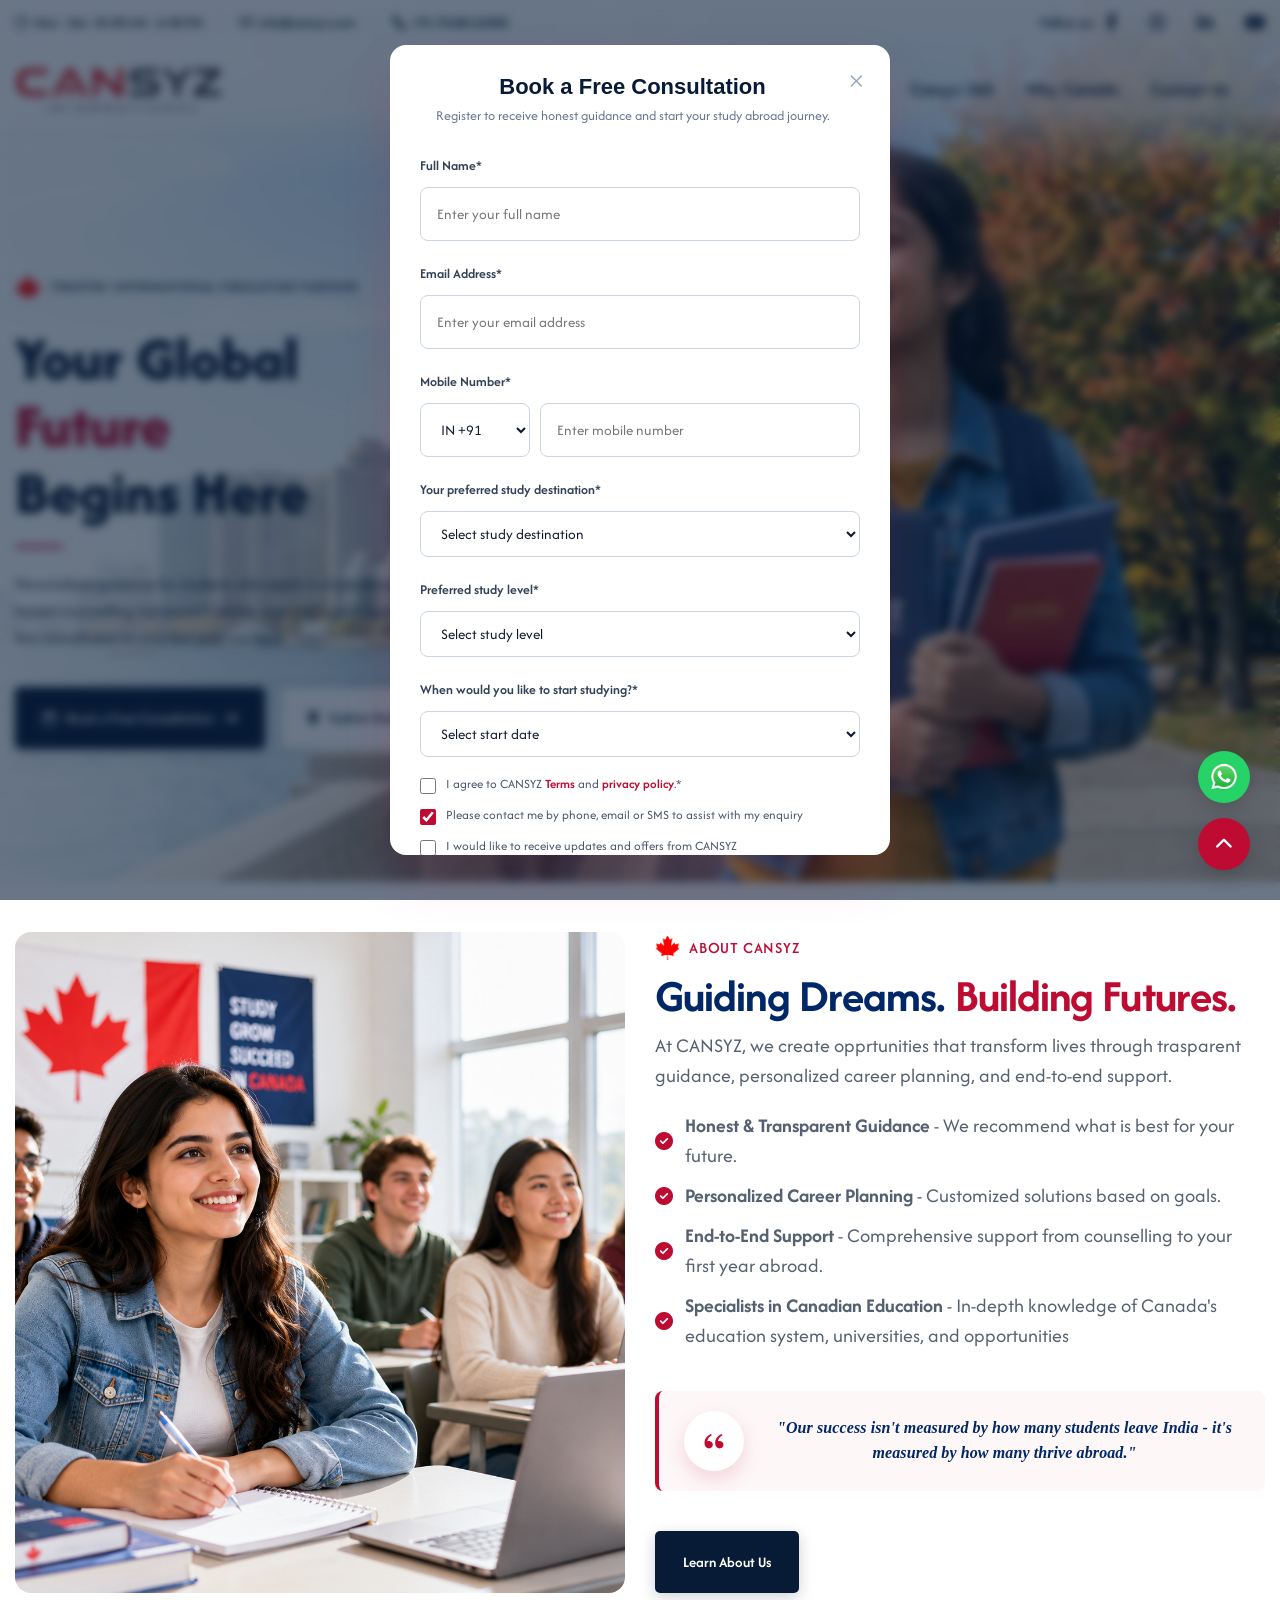
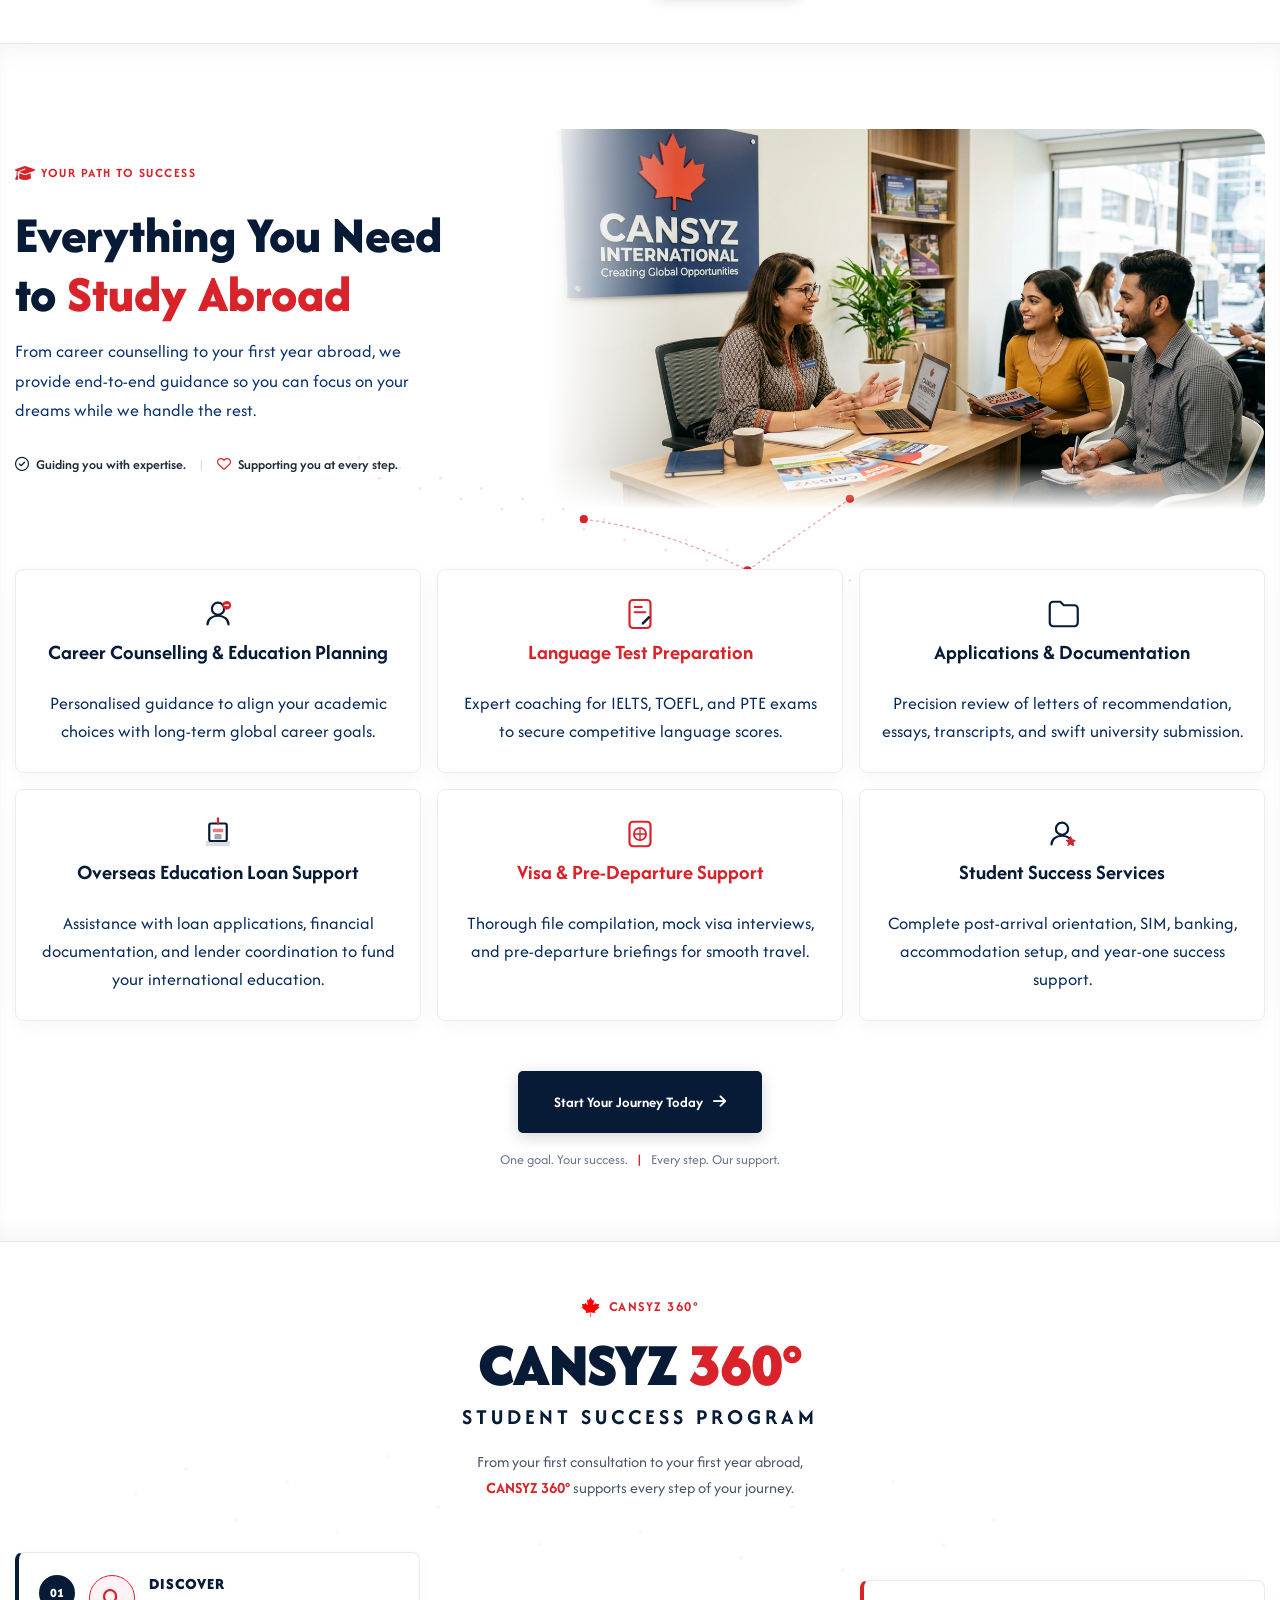
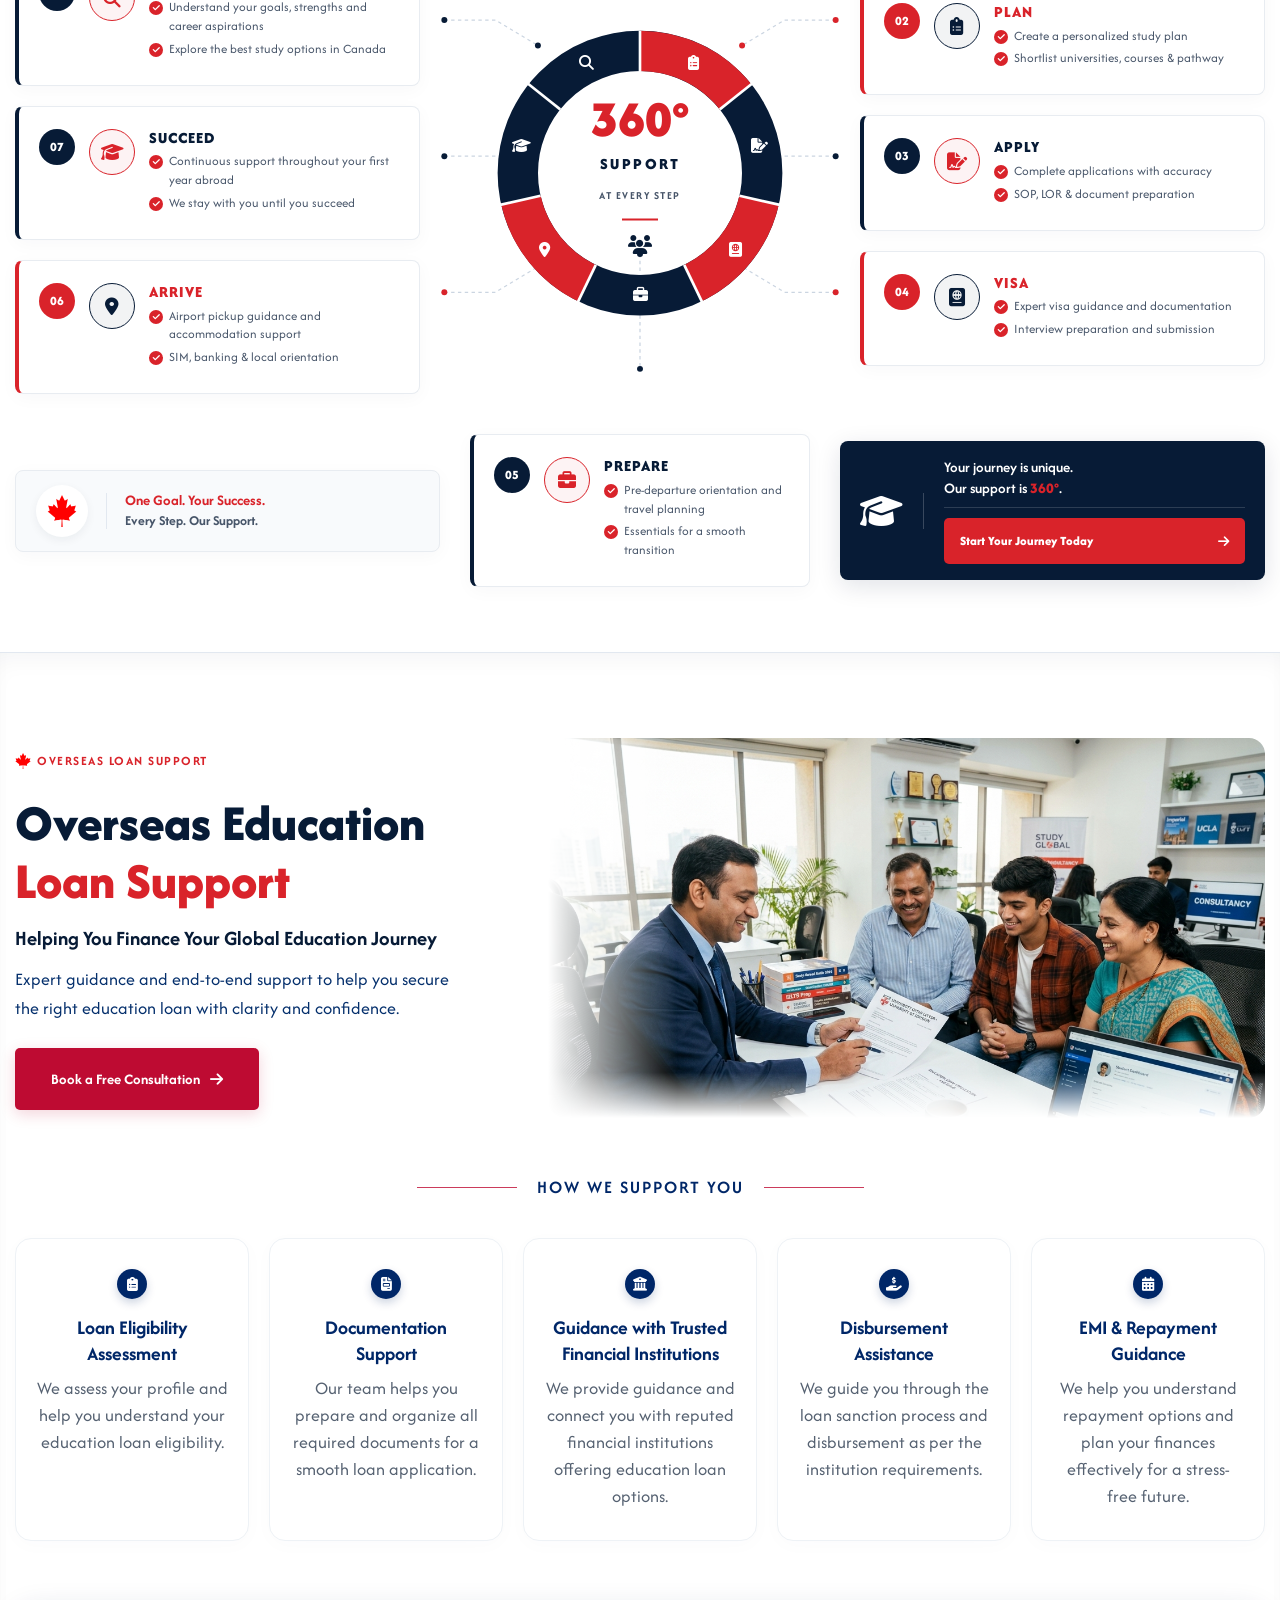
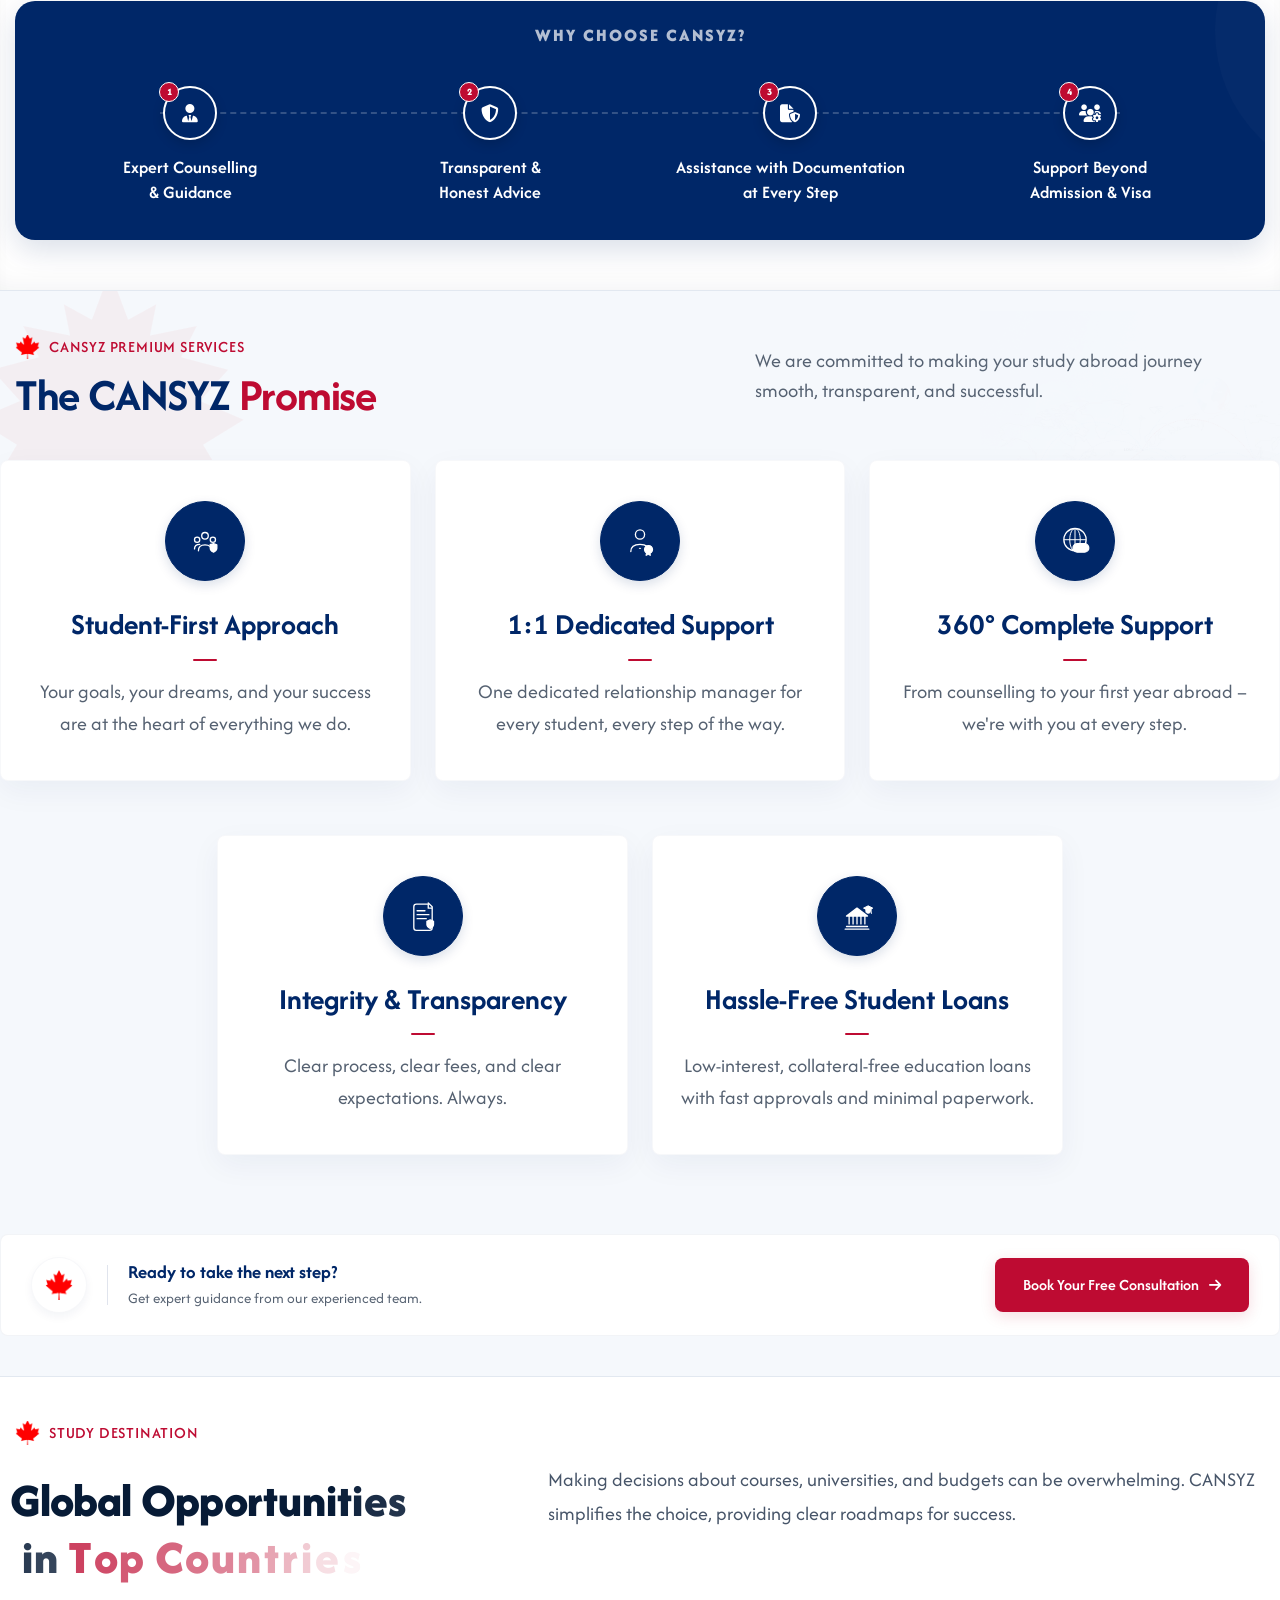
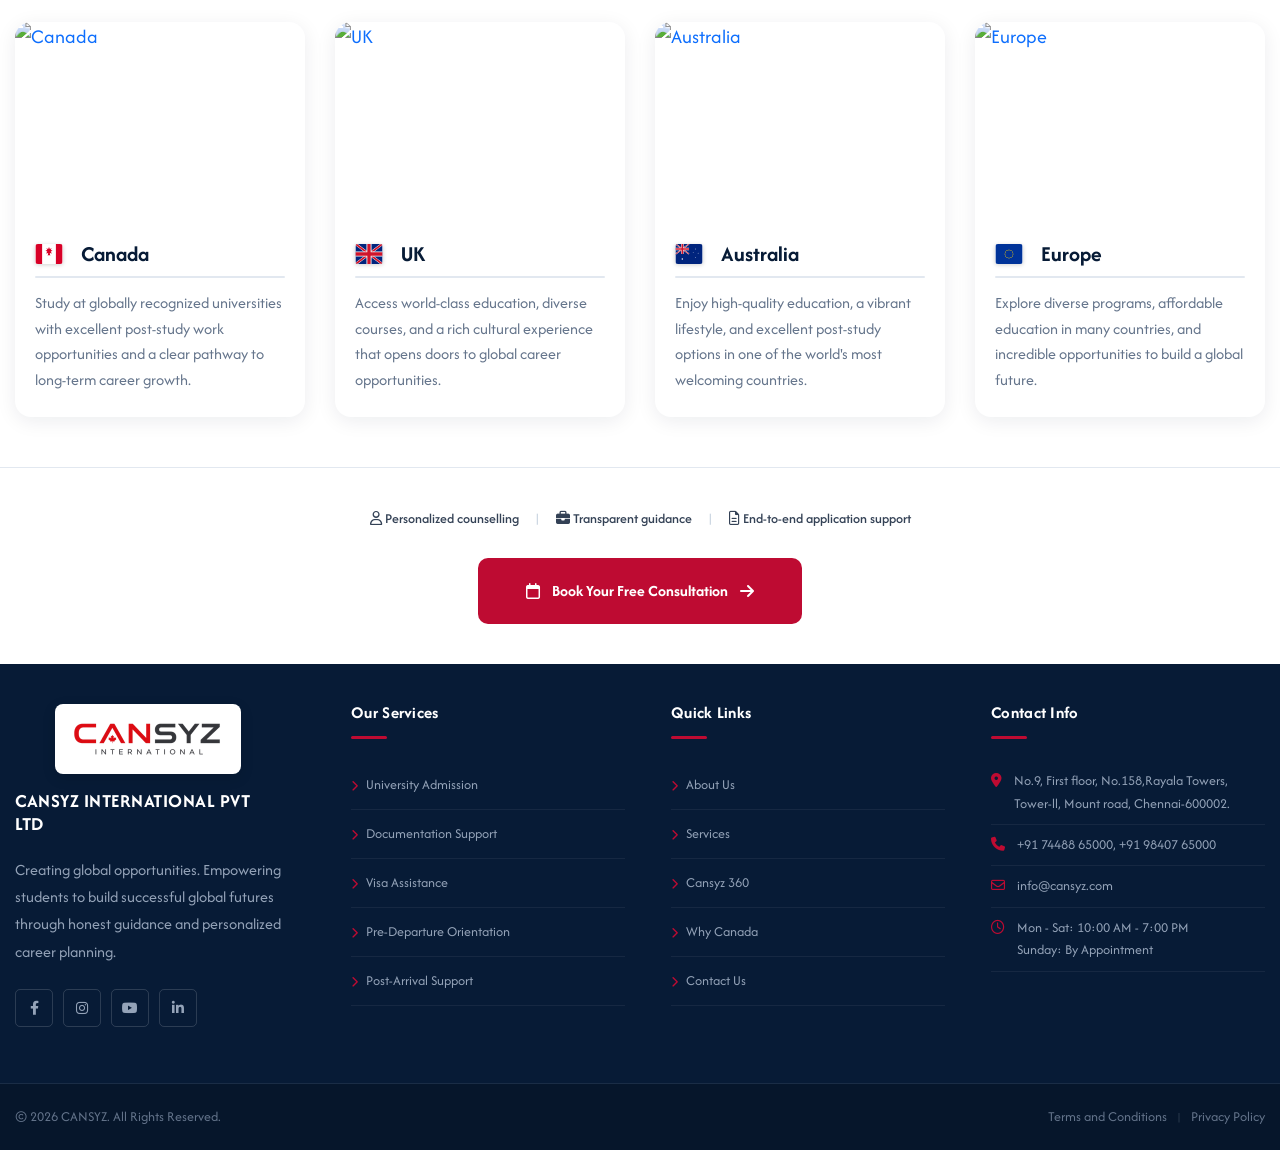
==== commit 9e6a6100: "new changes along with all changes" ====
--- a/index.html
+++ b/index.html
@@ -191,10 +191,11 @@
                         </div>
                         <!-- About Us List End -->
 
-                        <!-- About Experience Box Start -->
                         <div class="about-quote-box wow fadeInUp" data-wow-delay="0.5s">
                             <div class="about-quote-icon">
-                                <img src="images/icon-blockquote.svg" alt="Quote Icon">
+                                <svg width="26" height="26" viewBox="0 0 58 59" fill="none" xmlns="http://www.w3.org/2000/svg">
+                                    <path d="M11.3589 43.6028C8.94219 40.9445 7.49219 38.0445 7.49219 33.2111C7.49219 24.7528 13.5339 17.2611 21.9922 13.3945L24.1672 16.5361C16.1922 20.8861 14.5005 26.4445 14.0172 30.0695C15.2255 29.3445 16.9172 29.1028 18.6089 29.3445C22.9589 29.8278 26.3422 33.2111 26.3422 37.8028C26.3422 39.9778 25.3755 42.1528 23.9255 43.8445C22.2339 45.5361 20.3005 46.2611 17.8839 46.2611C15.2255 46.2611 12.8089 45.0528 11.3589 43.6028ZM35.5255 43.6028C33.1089 40.9445 31.6589 38.0445 31.6589 33.2111C31.6589 24.7528 37.7005 17.2611 46.1589 13.3945L48.3339 16.5361C40.3589 20.8861 38.6672 26.4445 38.1839 30.0695C39.3922 29.3445 41.0839 29.1028 42.7755 29.3445C47.1255 29.8278 50.5089 33.2111 50.5089 37.8028C50.5089 39.9778 49.5422 42.1528 48.0922 43.8445C46.6422 45.5361 44.4672 46.2611 42.0505 46.2611C39.3922 46.2611 36.9755 45.0528 35.5255 43.6028Z" fill="var(--accent-color)"/>
+                                </svg>
                             </div>
                             <div class="about-quote-content">
                                 <p class="quote-text">"Our success isn't measured by how many students leave India - it's measured by how many thrive abroad."</p>
@@ -231,7 +232,6 @@
                             Everything You Need<br>
                             to <span class="pts-title-red">Study Abroad</span>
                         </h2>
-                        <div class="pts-red-underline"></div>
                         <p class="pts-paragraph">
                             From career counselling to your first year abroad, we provide end-to-end guidance so you can focus on your dreams while we handle the rest.
                         </p>
@@ -249,11 +249,10 @@
                 </div>
             </div>
 
-            <!-- 5 Grid Cards -->
+            <!-- 6 Grid Cards -->
             <div class="pts-cards-grid">
                 <!-- Card 01 -->
                 <div class="pts-card-box wow fadeInUp" data-wow-delay="0.1s">
-                    <div class="pts-badge-pill pts-pill-navy">01</div>
                     <div class="pts-card-icon-wrap">
                         <svg width="60" height="60" viewBox="0 0 48 48" fill="none" xmlns="http://www.w3.org/2000/svg">
                             <circle cx="24" cy="18" r="7" stroke="#071b36" stroke-width="2.5"/>
@@ -268,7 +267,6 @@
 
                 <!-- Card 02 -->
                 <div class="pts-card-box wow fadeInUp" data-wow-delay="0.2s">
-                    <div class="pts-badge-pill pts-pill-red">02</div>
                     <div class="pts-card-icon-wrap">
                         <svg width="60" height="60" viewBox="0 0 48 48" fill="none" xmlns="http://www.w3.org/2000/svg">
                             <rect x="12" y="8" width="24" height="32" rx="4" stroke="#d9232a" stroke-width="2.5"/>
@@ -283,7 +281,6 @@
 
                 <!-- Card 03 -->
                 <div class="pts-card-box wow fadeInUp" data-wow-delay="0.3s">
-                    <div class="pts-badge-pill pts-pill-navy">03</div>
                     <div class="pts-card-icon-wrap">
                         <svg width="60" height="60" viewBox="0 0 48 48" fill="none" xmlns="http://www.w3.org/2000/svg">
                             <path d="M10 14a4 4 0 014-4h8l4 4h12a4 4 0 014 4v16a4 4 0 01-4 4H14a4 4 0 01-4-4V14z" stroke="#071b36" stroke-width="2.5"/>
@@ -295,7 +292,21 @@
 
                 <!-- Card 04 -->
                 <div class="pts-card-box wow fadeInUp" data-wow-delay="0.4s">
-                    <div class="pts-badge-pill pts-pill-red">04</div>
+                    <div class="pts-card-icon-wrap">
+                        <svg width="60" height="60" viewBox="0 0 48 48" fill="none" xmlns="http://www.w3.org/2000/svg">
+                            <rect x="10" y="32" width="28" height="6" rx="1" fill="#071b36" opacity="0.15"/>
+                            <rect x="14" y="12" width="20" height="20" rx="2" stroke="#071b36" stroke-width="2.5"/>
+                            <line x1="24" y1="12" x2="24" y2="6" stroke="#d9232a" stroke-width="2.5" stroke-linecap="round"/>
+                            <rect x="18" y="18" width="12" height="4" rx="1" fill="#d9232a" opacity="0.6"/>
+                            <rect x="20" y="24" width="8" height="6" rx="1" fill="#071b36" opacity="0.4"/>
+                        </svg>
+                    </div>
+                    <h4 class="pts-card-heading">Overseas Education Loan Support</h4>
+                    <p class="pts-card-text">Assistance with loan applications, financial documentation, and lender coordination to fund your international education.</p>
+                </div>
+
+                <!-- Card 05 -->
+                <div class="pts-card-box wow fadeInUp" data-wow-delay="0.5s">
                     <div class="pts-card-icon-wrap">
                         <svg width="60" height="60" viewBox="0 0 48 48" fill="none" xmlns="http://www.w3.org/2000/svg">
                             <rect x="12" y="10" width="24" height="28" rx="4" stroke="#d9232a" stroke-width="2.5"/>
@@ -307,9 +318,8 @@
                     <p class="pts-card-text">Thorough file compilation, mock visa interviews, and pre-departure briefings for smooth travel.</p>
                 </div>
 
-                <!-- Card 05 -->
-                <div class="pts-card-box wow fadeInUp" data-wow-delay="0.5s">
-                    <div class="pts-badge-pill pts-pill-navy">05</div>
+                <!-- Card 06 -->
+                <div class="pts-card-box wow fadeInUp" data-wow-delay="0.6s">
                     <div class="pts-card-icon-wrap">
                         <svg width="60" height="60" viewBox="0 0 48 48" fill="none" xmlns="http://www.w3.org/2000/svg">
                             <circle cx="24" cy="18" r="7" stroke="#071b36" stroke-width="2.5"/>
@@ -708,7 +718,6 @@
                             Overseas Education<br>
                             <span class="loan-highlight">Loan Support</span>
                         </h2>
-                        <div class="loan-red-underline"></div>
                         <h3 class="loan-subheading">Helping You Finance Your Global Education Journey</h3>
                         <p class="loan-desc">
                             Expert guidance and end-to-end support to help you secure the right education loan with clarity and confidence.
@@ -1206,15 +1215,18 @@
     <!-- Why Book a Free Consultation Section End -->
 
     <!-- Footer Start -->
-    <footer class="main-footer footer-redesign">
+        <footer class="main-footer footer-redesign">
         <div class="container">
             <div class="row footer-main-row">
 
                 <!-- Col 1: Logo + Leaf + Tagline + Social -->
                 <div class="col-lg-3 col-md-6 col-12">
                     <div class="footer-brand">
-                        <div class="footer-logo-new">
-                            <img src="images/cansys-international-logo.png" alt="CANSYZ Logo" class="footer-logo-img">
+                        <div class="footer-logo-container">
+                            <div class="footer-logo-new" style="margin-bottom: 0;">
+                                <img src="images/cansys-international-logo.png" alt="CANSYZ Logo" class="footer-logo-img" loading="lazy">
+                            </div>
+                            <h4 class="footer-logo-text">CANSYZ INTERNATIONAL PVT LTD</h4>
                         </div>
                         <p class="footer-tagline">Creating global opportunities. Empowering students to build successful global futures through honest guidance and personalized career planning.</p>
                         <div class="footer-social-new">
@@ -1247,11 +1259,11 @@
                         <h4 class="footer-col-title">Quick Links</h4>
                         <div class="footer-col-underline"></div>
                         <ul>
-                            <li><a href="about.html"><i class="fa-solid fa-chevron-right"></i> About CANSYZ</a></li>
-                            <li><a href="process.html"><i class="fa-solid fa-chevron-right"></i> Our Process</a></li>
-                            <li><a href="countries.html"><i class="fa-solid fa-chevron-right"></i> Study Destinations</a></li>
-                            <li><a href="#"><i class="fa-solid fa-chevron-right"></i> Resources</a></li>
-                            <li><a href="founder.html"><i class="fa-solid fa-chevron-right"></i> Founder Message</a></li>
+                            <li><a href="about.html"><i class="fa-solid fa-chevron-right"></i> About Us</a></li>
+                            <li><a href="services.html"><i class="fa-solid fa-chevron-right"></i> Services</a></li>
+                            <li><a href="cansyz-360.html"><i class="fa-solid fa-chevron-right"></i> Cansyz 360</a></li>
+                            <li><a href="why-canada.html"><i class="fa-solid fa-chevron-right"></i> Why Canada</a></li>
+                            <li><a href="contact.html"><i class="fa-solid fa-chevron-right"></i> Contact Us</a></li>
                         </ul>
                     </div>
                 </div>
@@ -1293,13 +1305,9 @@
                     </div>
                     <div class="col-md-6 col-12">
                         <div class="footer-bottom-nav">
-                            <a href="about.html">About Us</a>
+                            <a href="terms.html">Terms and Conditions</a>
                             <span class="fbn-sep">|</span>
-                            <a href="services.html">Services</a>
-                            <span class="fbn-sep">|</span>
-                            <a href="countries.html">Destinations</a>
-                            <span class="fbn-sep">|</span>
-                            <a href="contact.html">Contact Us</a>
+                            <a href="privacy.html">Privacy Policy</a>
                         </div>
                     </div>
                 </div>
--- a/css/custom.css
+++ b/css/custom.css
@@ -7782,16 +7782,17 @@
 	flex-shrink: 0;
 	width: 60px;
 	height: 60px;
-	background-color: var(--accent-color);
+	background-color: #ffffff;
 	border-radius: 50%;
 	display: flex;
 	align-items: center;
 	justify-content: center;
-	box-shadow: 0 8px 20px rgba(190, 11, 50, 0.2);
+	box-shadow: 0 8px 20px rgba(190, 11, 50, 0.15);
 	margin-right: 25px;
 }
 
-.about-quote-icon img {
+.about-quote-icon img,
+.about-quote-icon svg {
 	width: 26px;
 	height: auto;
 }
@@ -7803,7 +7804,7 @@
 .about-quote-content .quote-text {
 	font-family: Georgia, serif;
 	font-style: italic;
-	font-size: 17px;
+	font-size: 16px;
 	font-weight: 600;
 	line-height: 1.55;
 	color: var(--primary-color);
@@ -9499,10 +9500,10 @@
 	mask-composite: intersect;
 }
 
-/* 5 Cards Grid Layout */
+/* 6 Cards Grid Layout */
 .pts-cards-grid {
 	display: grid;
-	grid-template-columns: repeat(5, 1fr);
+	grid-template-columns: repeat(3, 1fr);
 	gap: 16px;
 	margin-bottom: 50px;
 }
@@ -9525,33 +9526,12 @@
 	box-shadow: 0 12px 32px rgba(7,27,54,0.1);
 }
 
-.pts-badge-pill {
-	display: inline-block;
-	padding: 4px 12px;
-	border-radius: 12px;
-	font-size: 12px;
-	font-weight: 700;
-	color: #ffffff;
-	letter-spacing: 0.5px;
-	margin-bottom: 16px;
-	align-self: flex-start !important;
-	margin-left: 0 !important;
-}
-
-.pts-pill-navy {
-	background: #071b36;
-}
-
-.pts-pill-red {
-	background: #d9232a;
-}
-
 .pts-card-icon-wrap {
 	margin-bottom: 2px;
 	display: flex;
 	align-items: center;
 	justify-content: center;
-	height: 64px;
+	height: 44px;
 	width: 100%;
 }
 
@@ -9932,7 +9912,7 @@
 }
 
 .footer-tagline {
-	font-size: 13px;
+	font-size: 16px;
 	line-height: 1.7;
 	color: #94a3b8;
 	margin-bottom: 24px;
@@ -10032,7 +10012,7 @@
 }
 
 .footer-contact-list li span {
-	font-size: 13px;
+	font-size: 14px;
 	color: #94a3b8;
 	line-height: 1.6;
 }
@@ -10044,7 +10024,7 @@
 }
 
 .footer-copyright-new {
-	font-size: 13px;
+	font-size: 14px;
 	color: #64748b;
 	margin: 0;
 }
@@ -10058,7 +10038,7 @@
 }
 
 .footer-bottom-nav a {
-	font-size: 13px;
+	font-size: 14px;
 	color: #64748b !important;
 	text-decoration: none !important;
 	transition: color 0.2s;
@@ -11602,7 +11582,7 @@
 	justify-content: center;
 	align-items: center;
 	position: relative;
-	border-radius: 50% 60% 40% 50%;
+	border-radius: 50%;
 	background: #ffffff;
 	padding: 15px;
 	box-shadow: 0 16px 40px rgba(0, 39, 104, 0.08);
@@ -11611,15 +11591,7 @@
 }
 
 .c360-sticker-wrap::before {
-	content: '';
-	position: absolute;
-	top: -5px;
-	left: -5px;
-	right: -5px;
-	bottom: -5px;
-	border-radius: inherit;
-	background: linear-gradient(135deg, rgba(190, 11, 50, 0.15) 0%, rgba(7, 27, 54, 0.05) 100%);
-	z-index: -1;
+	display: none;
 }
 
 .c360-sticker-wrap:hover {
@@ -11905,8 +11877,7 @@
 }
 
 .quote-text {
-	font-family: 'Cormorant Garamond', serif !important;
-	font-size: 24px;
+	font-size: 22px;
 	font-style: italic;
 	font-weight: 600;
 	color: #071b36;
@@ -12129,7 +12100,7 @@
 
 .process-grid-card h4 {
 	font-family: 'Afacad Flux', sans-serif !important;
-	font-size: 20px;
+	font-size: 22px;
 	font-weight: 800;
 	color: #071b36;
 	margin-bottom: 12px;
@@ -12138,7 +12109,7 @@
 
 .process-grid-card p {
 	font-family: 'Afacad Flux', sans-serif !important;
-	font-size: 15px;
+	font-size: 16px;
 	color: #556171;
 	line-height: 1.5;
 	margin: 0;
@@ -12620,11 +12591,350 @@
 	margin: 0;
 }
 
-
-
-
-
-
-
-
-
+/* Footer Brand Name Text Layout */
+.footer-logo-container {
+	display: flex;
+	flex-direction: column;
+	align-items: center;
+	gap: 15px;
+	margin-bottom: 20px;
+}
+.footer-logo-text {
+	font-size: 19px;
+	font-weight: 700;
+	color: #ffffff;
+	letter-spacing: 0.5px;
+	line-height: 1.25;
+	margin: 0;
+}
+
+/* Consultation Popup Modal Styles */
+.consult-modal-overlay {
+	position: fixed;
+	top: 0;
+	left: 0;
+	width: 100%;
+	height: 100%;
+	background-color: rgba(7, 27, 54, 0.6);
+	backdrop-filter: blur(5px);
+	-webkit-backdrop-filter: blur(5px);
+	z-index: 99999;
+	display: flex;
+	align-items: center;
+	justify-content: center;
+	opacity: 0;
+	pointer-events: none;
+	transition: opacity 0.3s ease;
+}
+.consult-modal-overlay.active {
+	opacity: 1;
+	pointer-events: auto;
+}
+.consult-modal-container {
+	background: #ffffff;
+	border-radius: 16px;
+	width: 92%;
+	max-width: 500px;
+	max-height: 90vh;
+	overflow-y: auto;
+	padding: 30px;
+	position: relative;
+	transform: scale(0.9);
+	transition: transform 0.3s ease;
+	box-shadow: 0 24px 48px rgba(190, 11, 50, 0.15);
+}
+.consult-modal-overlay.active .consult-modal-container {
+	transform: scale(1);
+}
+.consult-modal-close {
+	position: absolute;
+	top: 15px;
+	right: 20px;
+	font-size: 32px;
+	font-weight: 300;
+	color: #94a3b8;
+	cursor: pointer;
+	transition: color 0.2s;
+	background: none;
+	border: none;
+	outline: none;
+	line-height: 1;
+	padding: 5px;
+}
+.consult-modal-close:hover {
+	color: var(--accent-color);
+}
+.consult-modal-header {
+	margin-bottom: 25px;
+	text-align: center;
+	padding-right: 15px;
+}
+.consult-modal-header h3 {
+	font-family: 'Outfit', sans-serif;
+	font-size: 22px;
+	font-weight: 800;
+	color: #071b36;
+	margin-bottom: 6px;
+}
+.consult-modal-header p {
+	font-family: 'Afacad Flux', sans-serif;
+	font-size: 14px;
+	color: #64748b;
+	margin: 0;
+}
+.consult-form-group {
+	margin-bottom: 18px;
+	text-align: left;
+}
+.consult-form-group label {
+	display: block;
+	font-family: 'Afacad Flux', sans-serif;
+	font-size: 14px;
+	font-weight: 600;
+	color: #334155;
+	margin-bottom: 6px;
+}
+.consult-form-control {
+	width: 100%;
+	padding: 11px 16px;
+	border: 1px solid #cbd5e1;
+	border-radius: 8px;
+	font-family: 'Afacad Flux', sans-serif;
+	font-size: 15px;
+	color: #0f172a;
+	transition: border-color 0.2s, box-shadow 0.2s;
+	outline: none;
+	background-color: #ffffff;
+}
+.consult-form-control:focus {
+	border-color: var(--accent-color);
+	box-shadow: 0 0 0 3px rgba(190, 11, 50, 0.15);
+}
+.consult-phone-row {
+	display: flex;
+	gap: 10px;
+}
+.consult-dial-code {
+	width: 110px;
+	flex-shrink: 0;
+}
+.consult-checkbox-group {
+	display: flex;
+	align-items: flex-start;
+	gap: 10px;
+	margin-bottom: 12px;
+	text-align: left;
+}
+.consult-checkbox-group input[type="checkbox"] {
+	width: 16px;
+	height: 16px;
+	margin-top: 3px;
+	flex-shrink: 0;
+	accent-color: var(--accent-color);
+	cursor: pointer;
+}
+.consult-checkbox-label {
+	font-family: 'Afacad Flux', sans-serif;
+	font-size: 13px;
+	color: #475569;
+	line-height: 1.4;
+	user-select: none;
+	cursor: pointer;
+}
+.consult-checkbox-label a {
+	color: var(--accent-color);
+	font-weight: 600;
+	text-decoration: none;
+}
+.consult-checkbox-label a:hover {
+	text-decoration: underline;
+}
+.consult-btn-submit {
+	width: 100%;
+	padding: 14px;
+	background: var(--accent-color);
+	border: none;
+	border-radius: 8px;
+	font-family: 'Afacad Flux', sans-serif;
+	font-weight: 700;
+	font-size: 16px;
+	color: #ffffff;
+	cursor: pointer;
+	transition: background 0.2s, transform 0.2s;
+	box-shadow: 0 4px 12px rgba(190, 11, 50, 0.25);
+	text-align: center;
+	margin-top: 15px;
+}
+.consult-btn-submit:hover {
+	background: #a30728;
+	transform: translateY(-1px);
+}
+.consult-btn-submit:active {
+	transform: translateY(0);
+}
+.consult-error-msg {
+	display: none;
+	color: #dc2626;
+	font-family: 'Afacad Flux', sans-serif;
+	font-size: 12px;
+	margin-top: 4px;
+}
+.consult-form-control.is-invalid {
+	border-color: #dc2626;
+}
+.consult-form-control.is-invalid:focus {
+	box-shadow: 0 0 0 3px rgba(220, 38, 38, 0.15);
+}
+.consult-success-view {
+	display: none;
+	text-align: center;
+	padding: 30px 10px;
+}
+.consult-success-icon {
+	width: 60px;
+	height: 60px;
+	background: rgba(22, 163, 74, 0.1);
+	border-radius: 50%;
+	display: flex;
+	align-items: center;
+	justify-content: center;
+	margin: 0 auto 20px auto;
+	color: #16a34a;
+	font-size: 28px;
+}
+.consult-success-view h3 {
+	font-family: 'Outfit', sans-serif;
+	font-size: 22px;
+	font-weight: 800;
+	color: #071b36;
+	margin-bottom: 10px;
+}
+.consult-success-view p {
+	font-family: 'Afacad Flux', sans-serif;
+	font-size: 15px;
+	color: #475569;
+	margin-bottom: 24px;
+	line-height: 1.5;
+}
+.consult-btn-ok {
+	display: inline-block;
+	padding: 10px 30px;
+	background: #071b36;
+	border: none;
+	border-radius: 6px;
+	font-family: 'Afacad Flux', sans-serif;
+	font-weight: 600;
+	color: #ffffff;
+	cursor: pointer;
+	text-decoration: none;
+	transition: background 0.2s;
+}
+.consult-btn-ok:hover {
+	background: #0b2a52;
+}
+
+/* Custom Scrollbar (Theme Design) */
+::-webkit-scrollbar {
+	width: 10px;
+	height: 10px;
+}
+::-webkit-scrollbar-track {
+	background: #f8fafc;
+	border-left: 1px solid #e2e8f0;
+}
+::-webkit-scrollbar-thumb {
+	background: var(--accent-color);
+	border: 2px solid #f8fafc;
+	border-radius: 5px;
+}
+::-webkit-scrollbar-thumb:hover {
+	background: #a30728;
+}
+
+/* Firefox Support */
+html, .consult-modal-container {
+	scrollbar-width: thin;
+	scrollbar-color: var(--accent-color) #f8fafc;
+}
+
+/* Thin Scrollbar for Popup Modal */
+.consult-modal-container::-webkit-scrollbar {
+	width: 6px;
+}
+.consult-modal-container::-webkit-scrollbar-track {
+	background: transparent;
+}
+.consult-modal-container::-webkit-scrollbar-thumb {
+	background: var(--accent-color);
+	border-radius: 3px;
+}
+.consult-modal-container::-webkit-scrollbar-thumb:hover {
+	background: #a30728;
+}
+
+/* Floating Action Buttons (Scroll to Top & WhatsApp) */
+.floating-actions-container {
+	position: fixed;
+	bottom: 30px;
+	right: 30px;
+	z-index: 99999;
+	display: flex;
+	flex-direction: column;
+	gap: 15px;
+	align-items: center;
+}
+.float-btn {
+	width: 52px;
+	height: 52px;
+	border-radius: 50%;
+	display: flex;
+	align-items: center;
+	justify-content: center;
+	box-shadow: 0 6px 20px rgba(0, 0, 0, 0.15);
+	cursor: pointer;
+	transition: all 0.3s ease;
+	text-decoration: none;
+	border: none;
+	outline: none;
+}
+.float-btn:hover {
+	transform: translateY(-4px);
+	box-shadow: 0 8px 25px rgba(0, 0, 0, 0.22);
+}
+.float-btn-whatsapp {
+	background-color: #25d366;
+}
+.float-btn-whatsapp img {
+	width: 30px;
+	height: 30px;
+	object-fit: contain;
+}
+.float-btn-scroll-top {
+	background-color: var(--accent-color);
+	color: #ffffff;
+	opacity: 0;
+	visibility: hidden;
+	transform: translateY(15px);
+	transition: all 0.3s cubic-bezier(0.25, 0.8, 0.25, 1);
+}
+.float-btn-scroll-top.show {
+	opacity: 1;
+	visibility: visible;
+	transform: translateY(0);
+}
+.float-btn-scroll-top i {
+	font-size: 18px;
+}
+
+
+
+
+
+
+
+
+
+
+
+
+
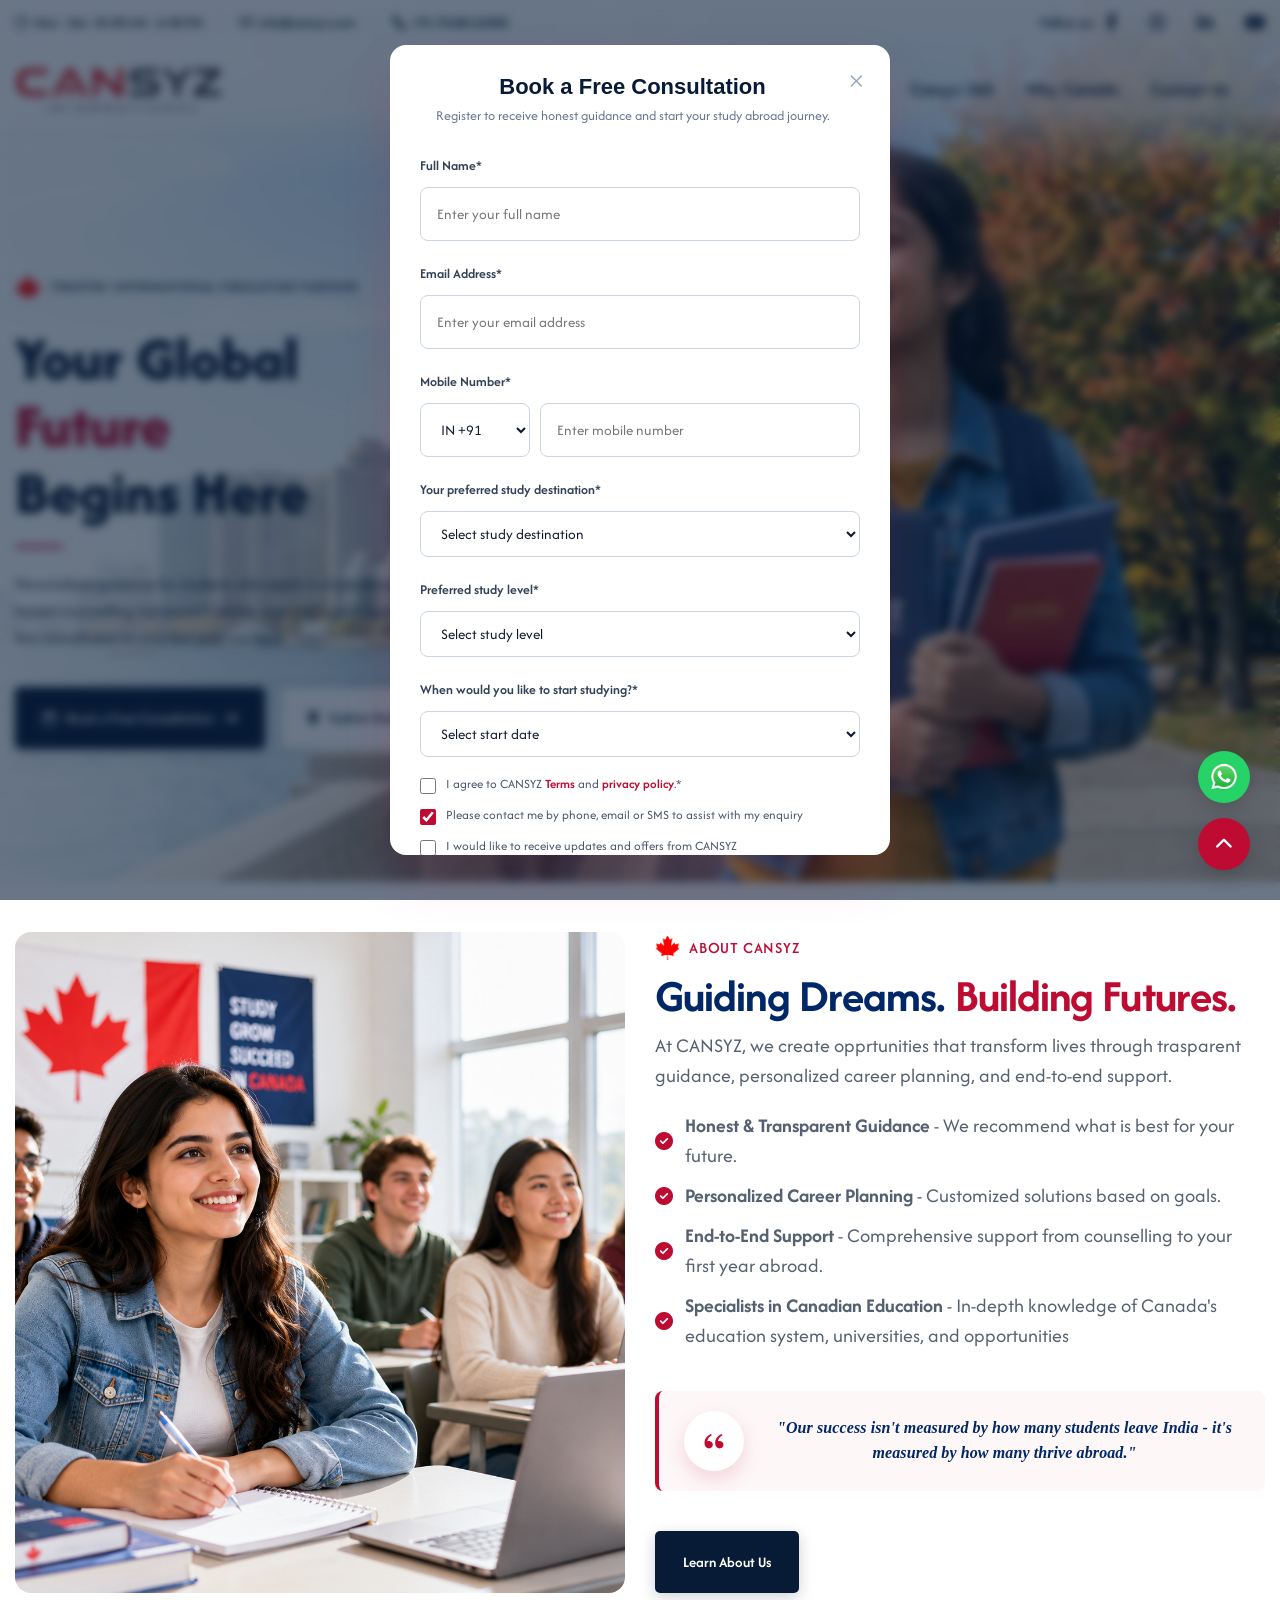
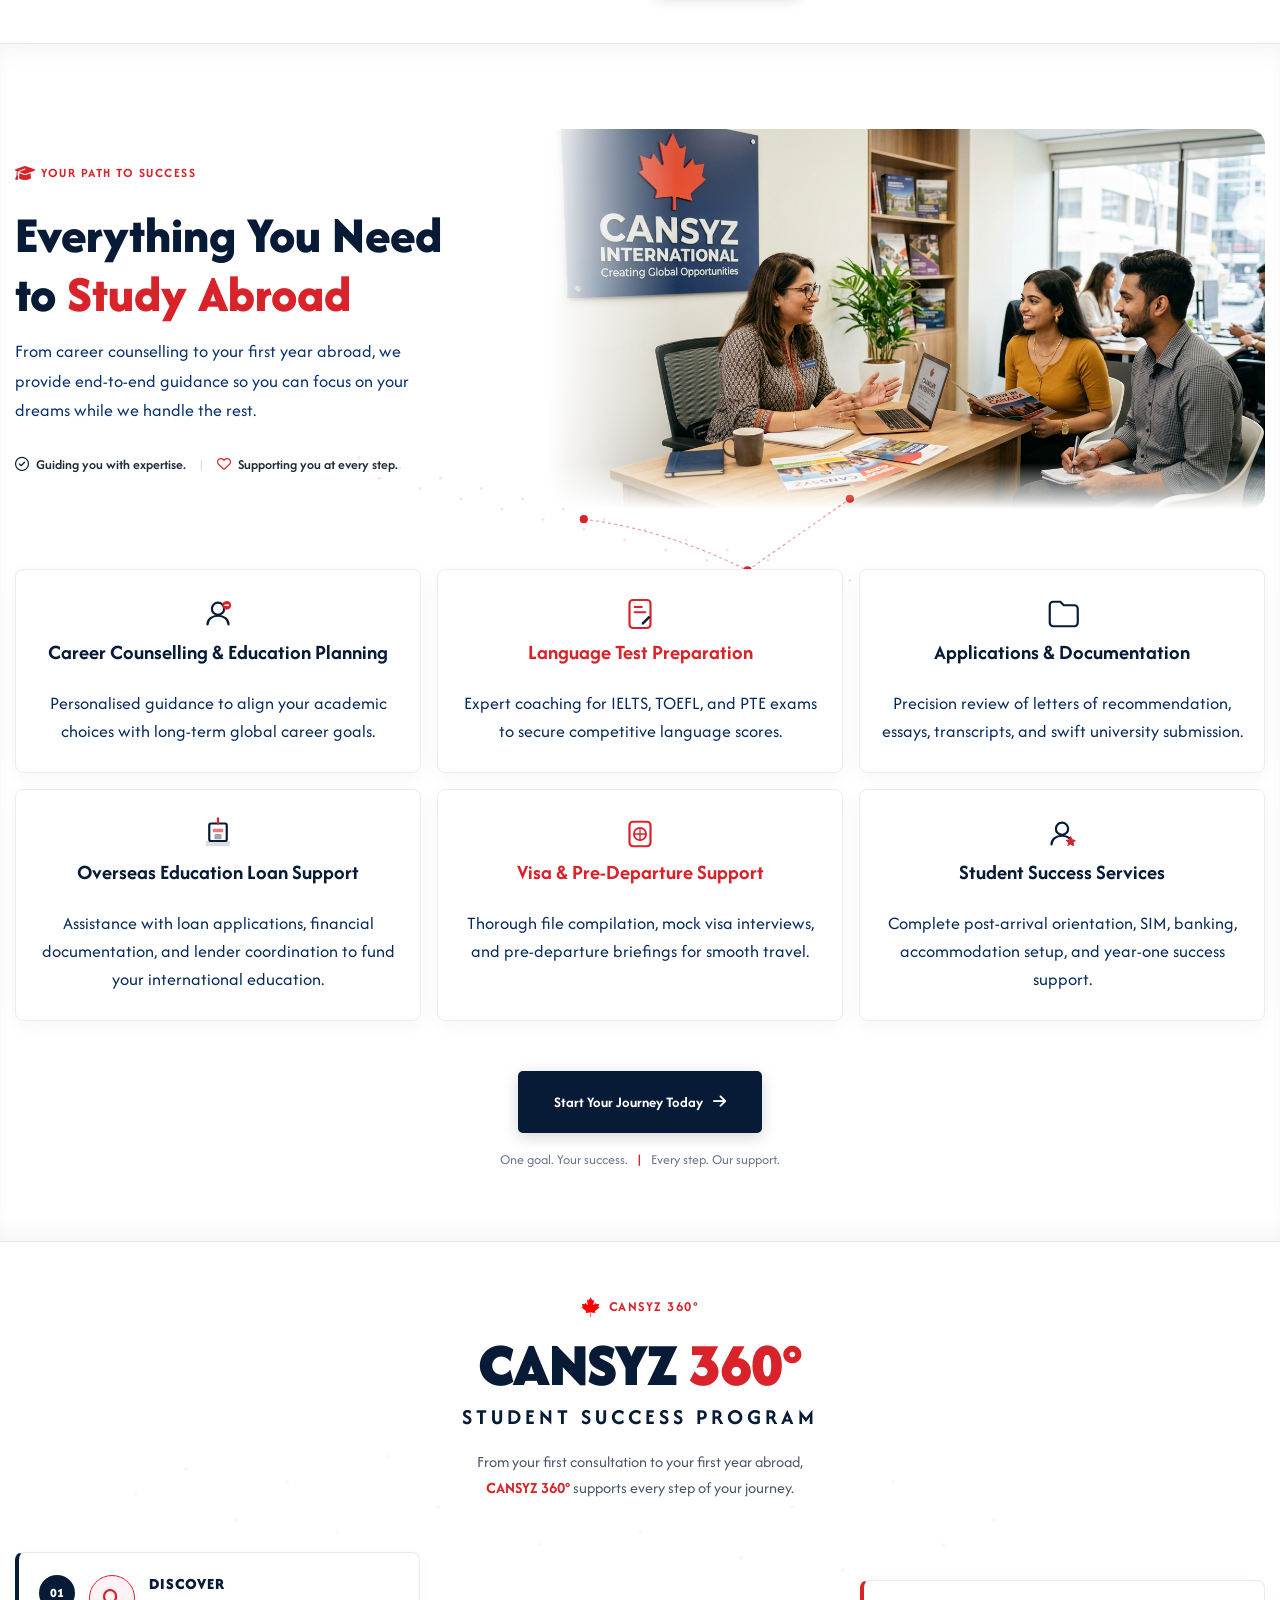
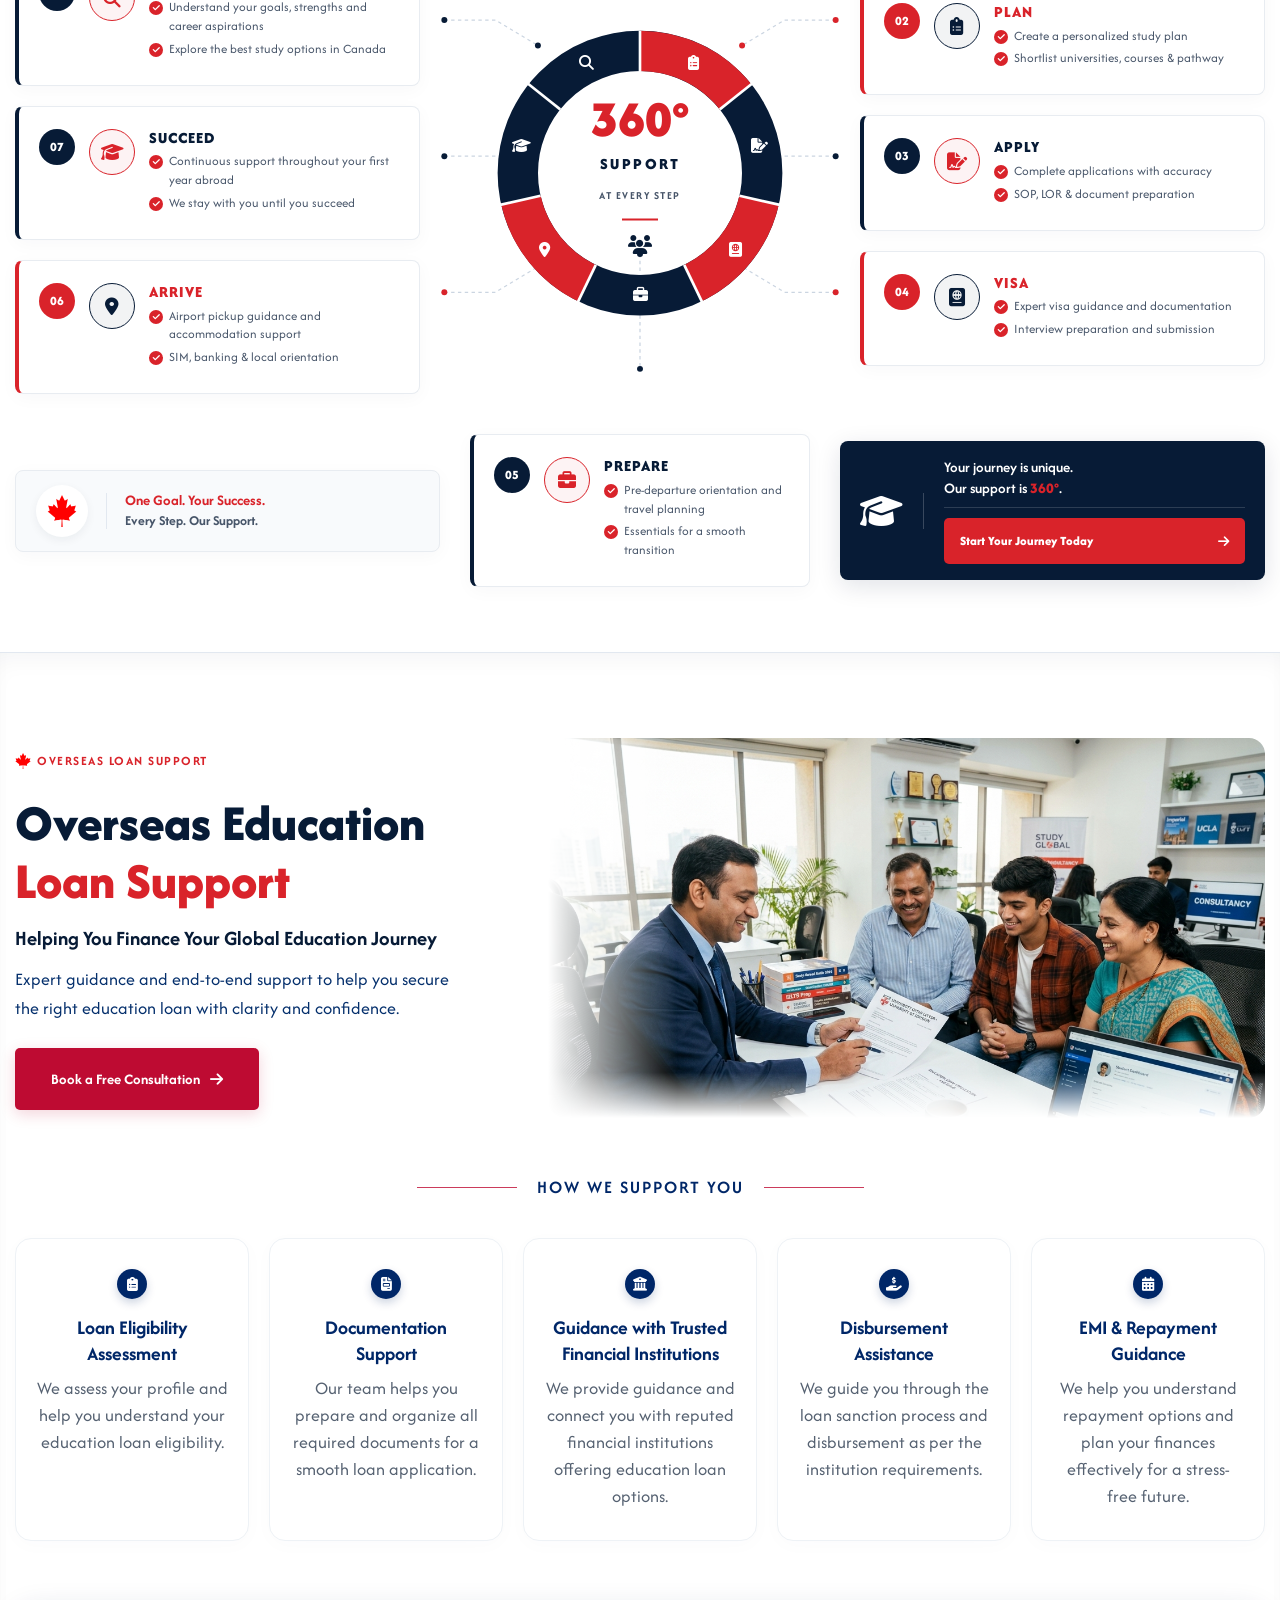
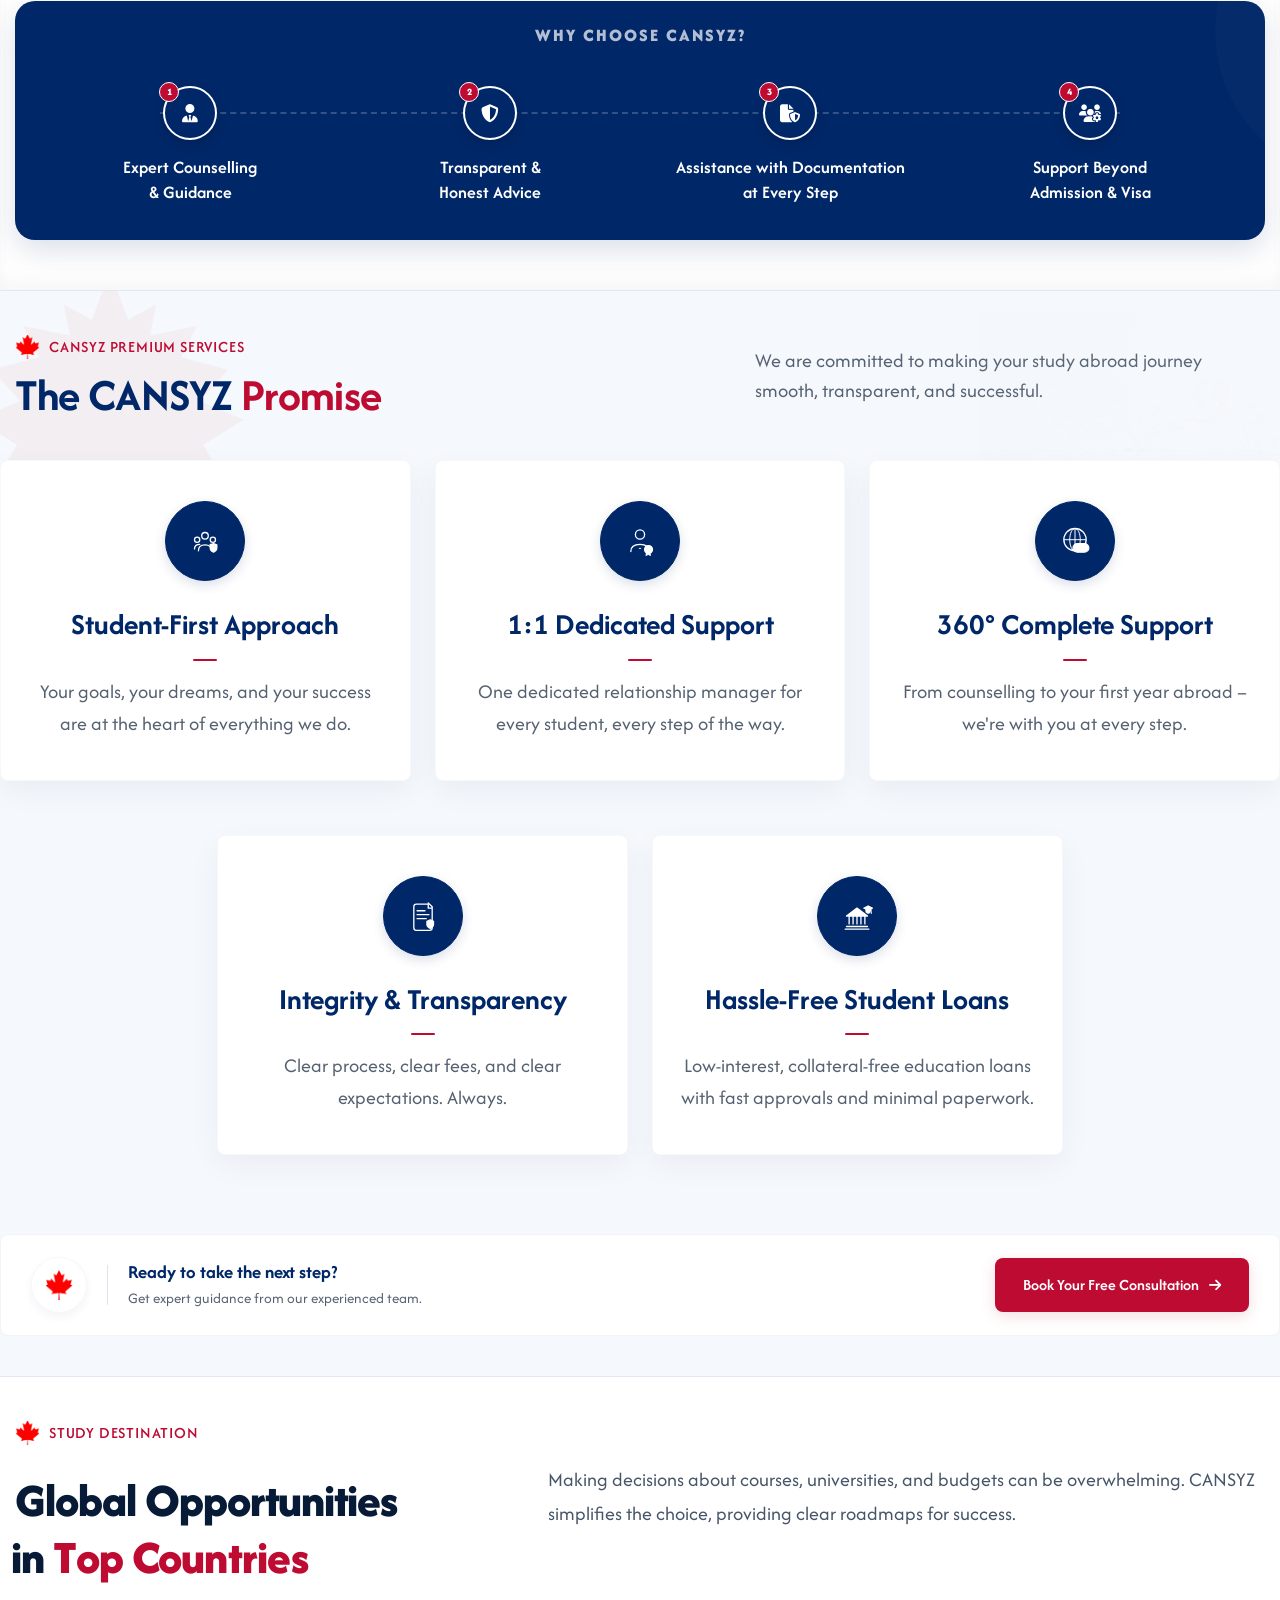
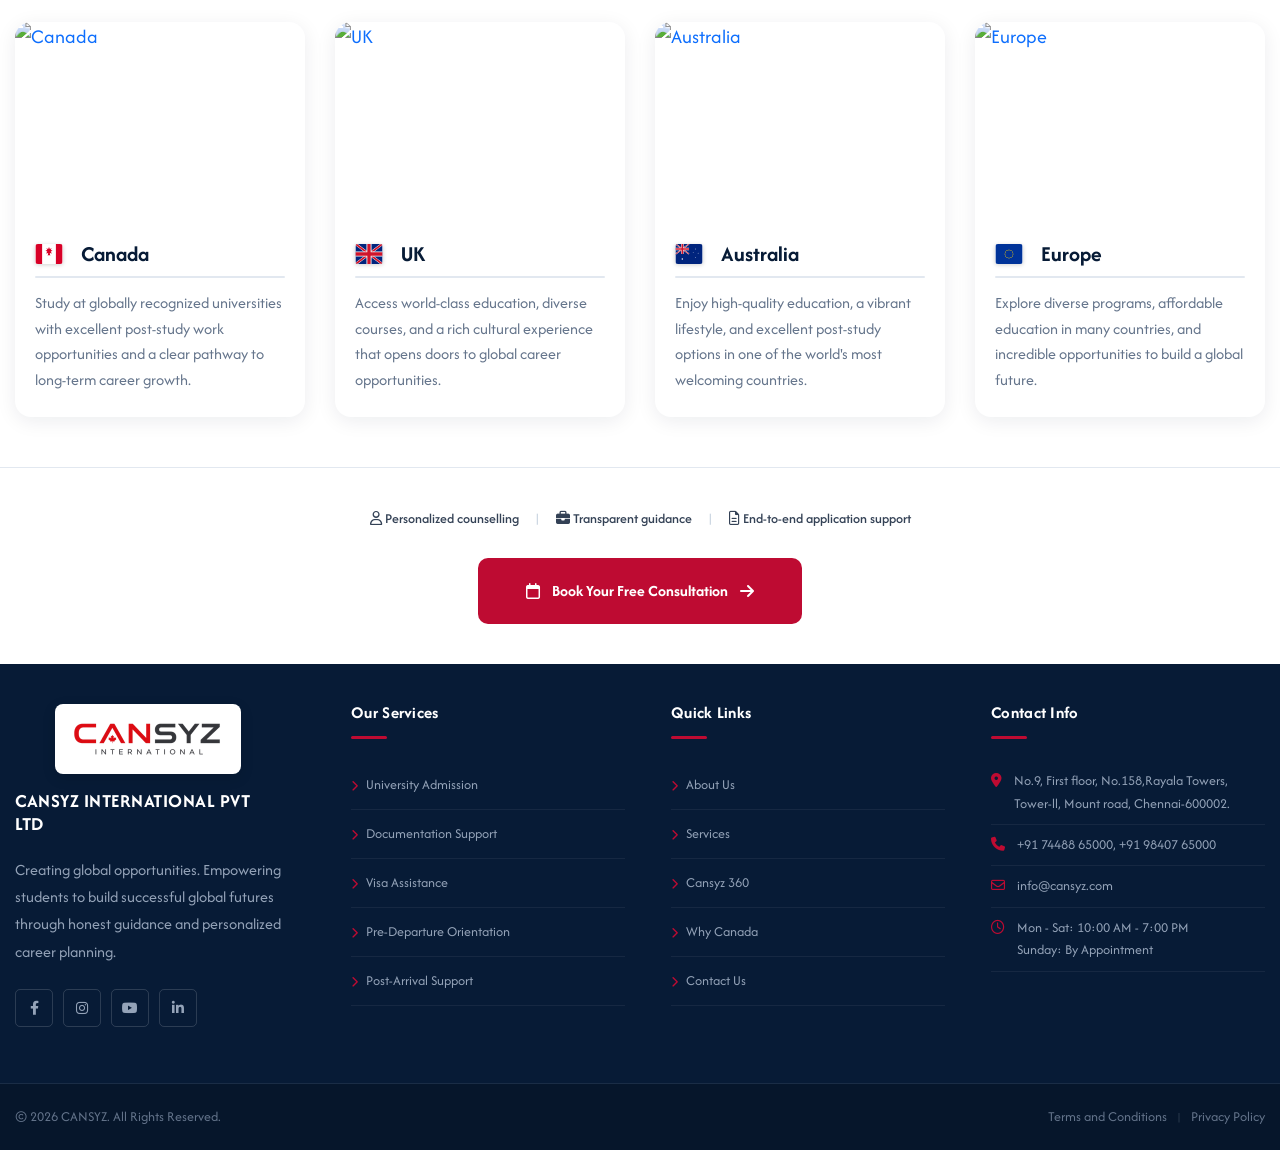
==== commit bd285aa2: "new changes" ====
--- a/index.html
+++ b/index.html
@@ -132,7 +132,7 @@
                                 Book a Free Consultation
                                 <i class="fa-solid fa-arrow-right"></i>
                             </a>
-                            <a href="countries.html" class="hero-btn-outline">
+                            <a href="#study-destinations" class="hero-btn-outline">
                                 <i class="fa-solid fa-location-dot"></i>
                                 Explore Study Destinations
                                 <i class="fa-solid fa-arrow-right"></i>
@@ -1004,7 +1004,7 @@
 
 
     <!-- Study Destinations Section Start -->
-    <div class="study-destinations-section dest-redesign">
+    <div id="study-destinations" class="study-destinations-section dest-redesign">
         <div class="dest-map-bg"></div>
         <div class="container">
             <div class="row dest-header-row align-items-center">
